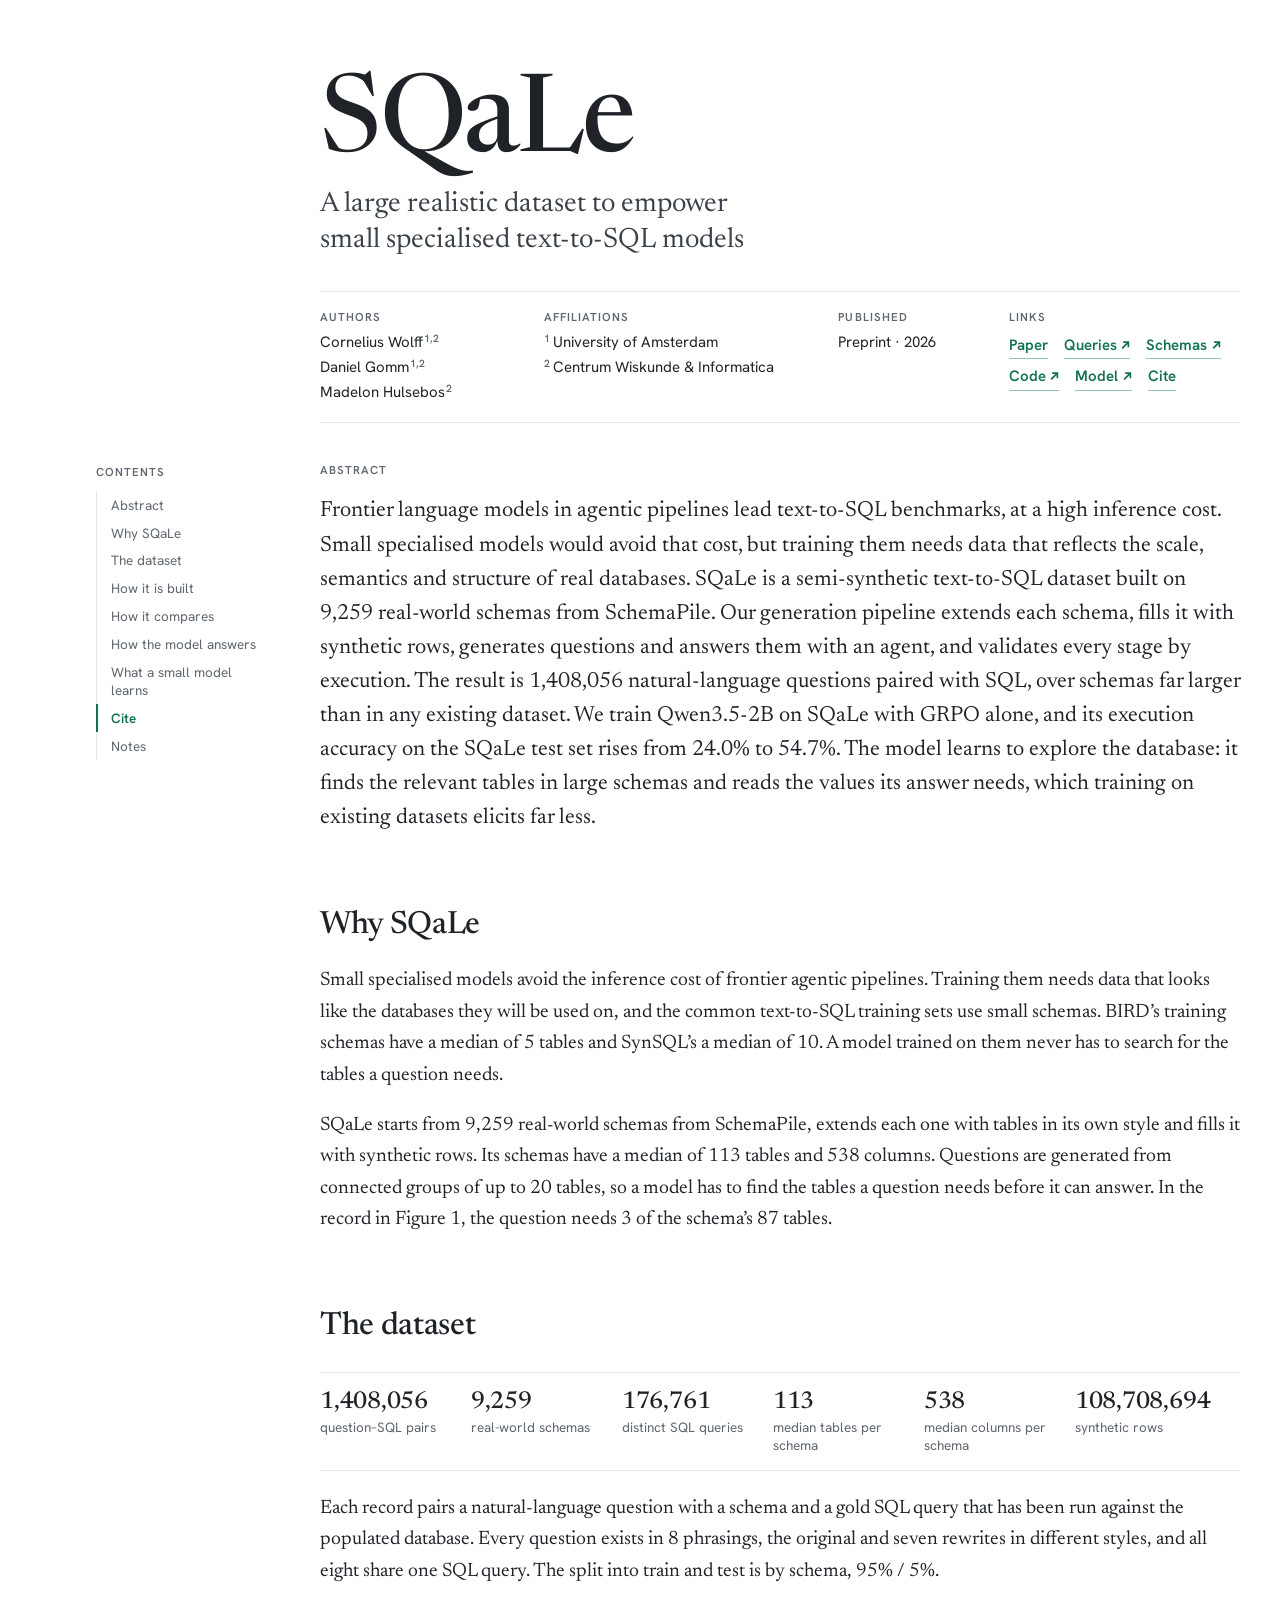
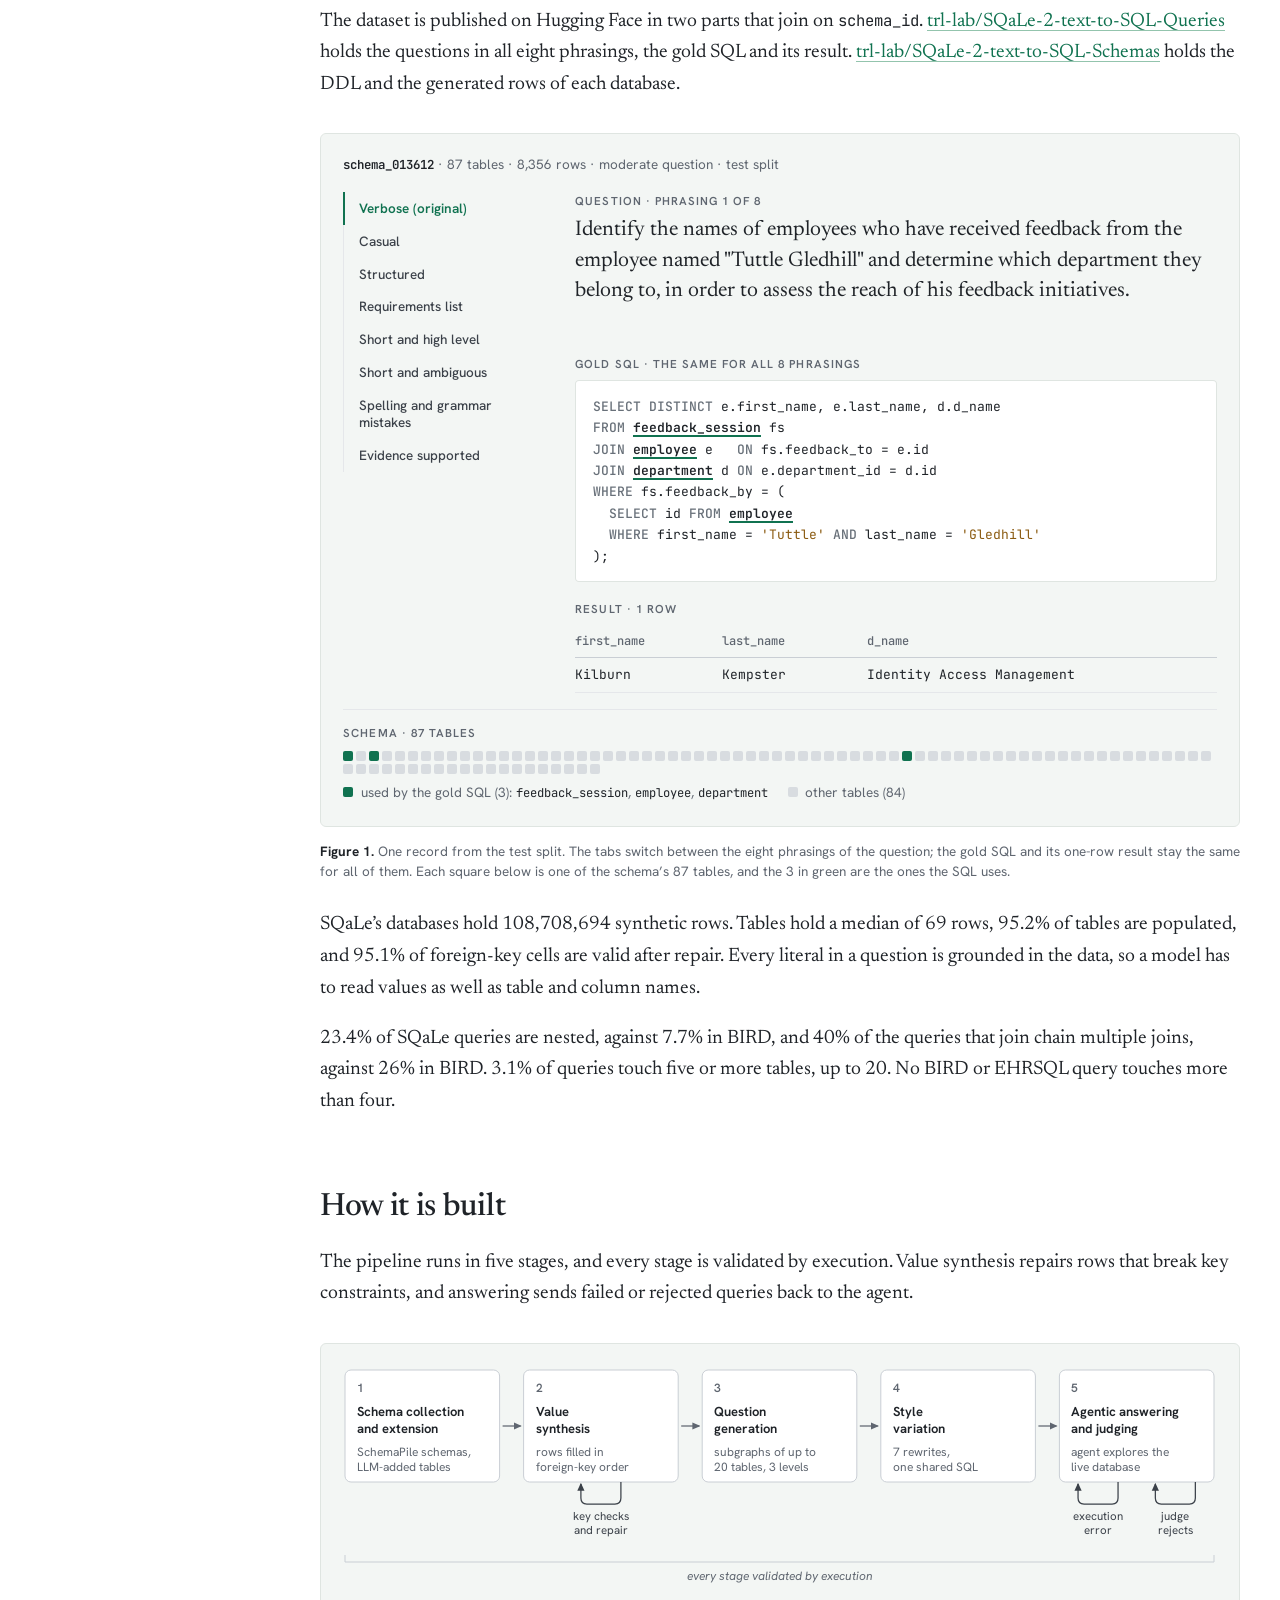
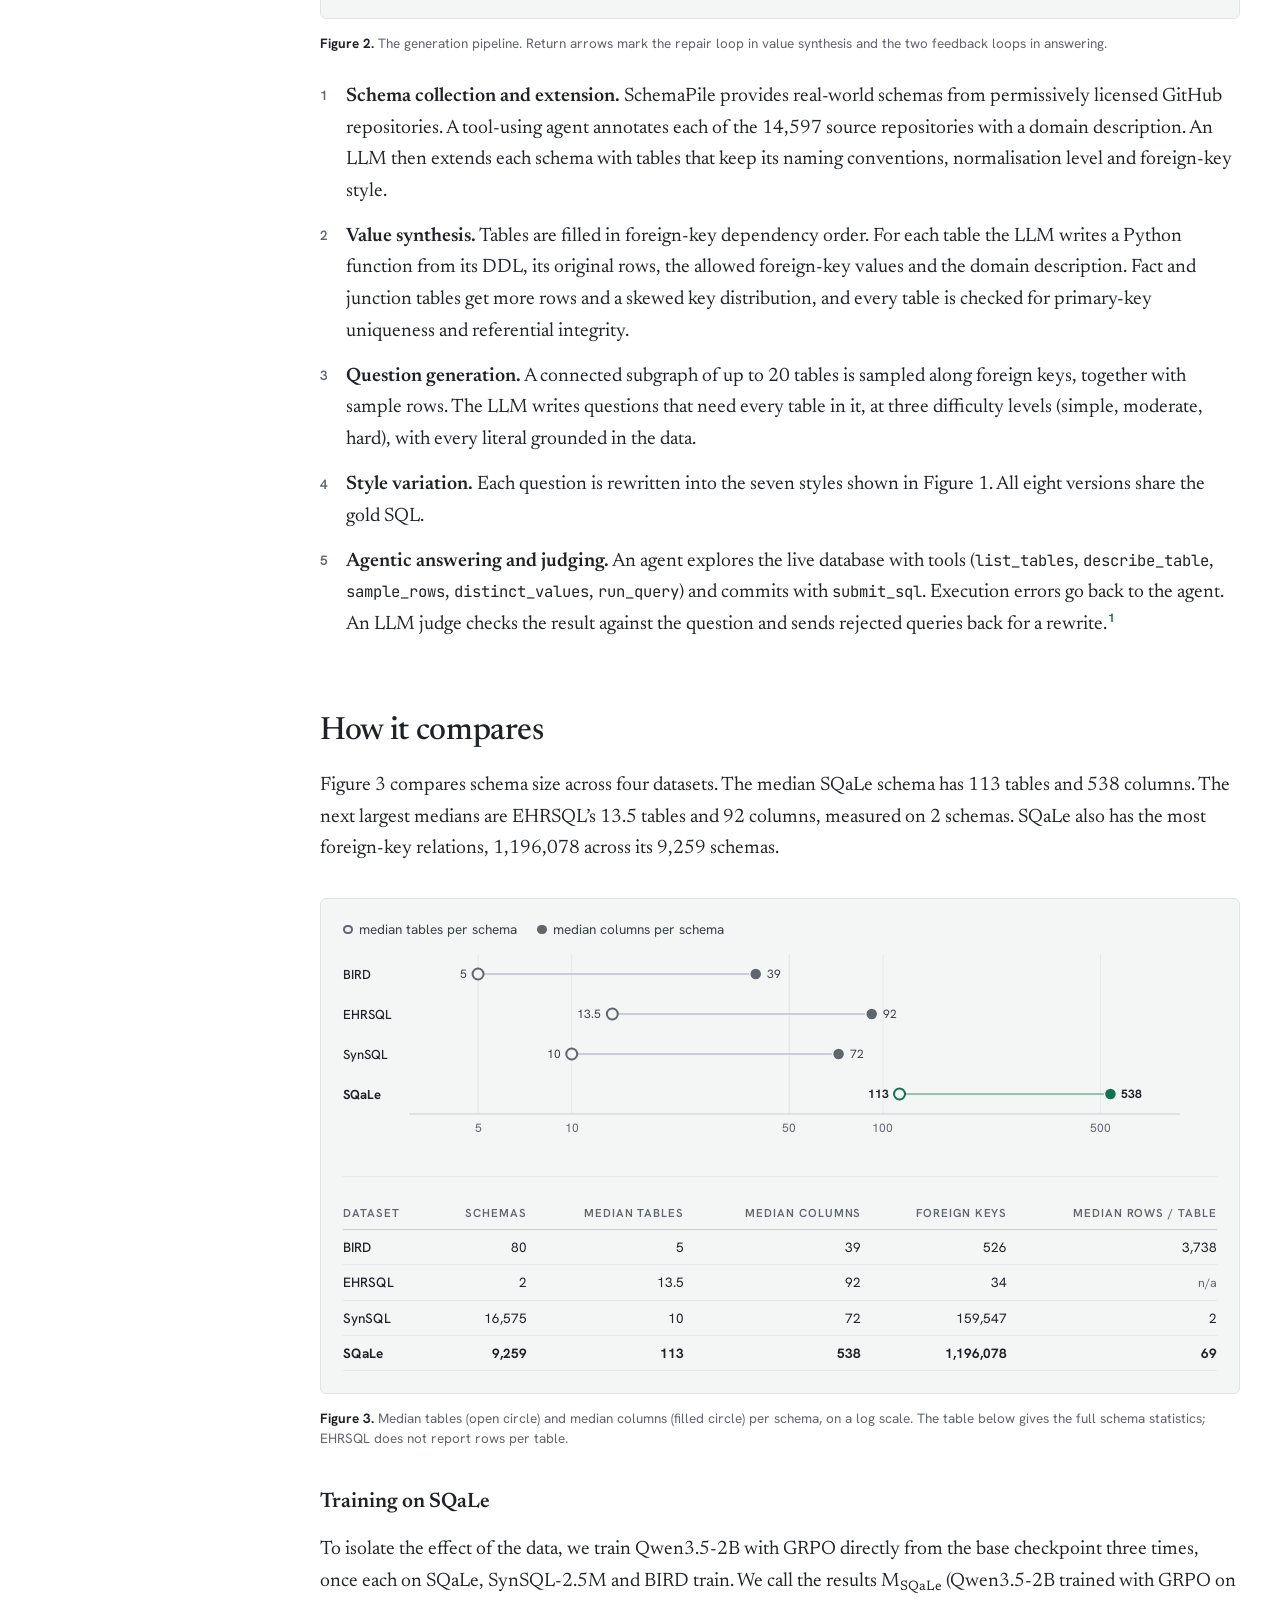
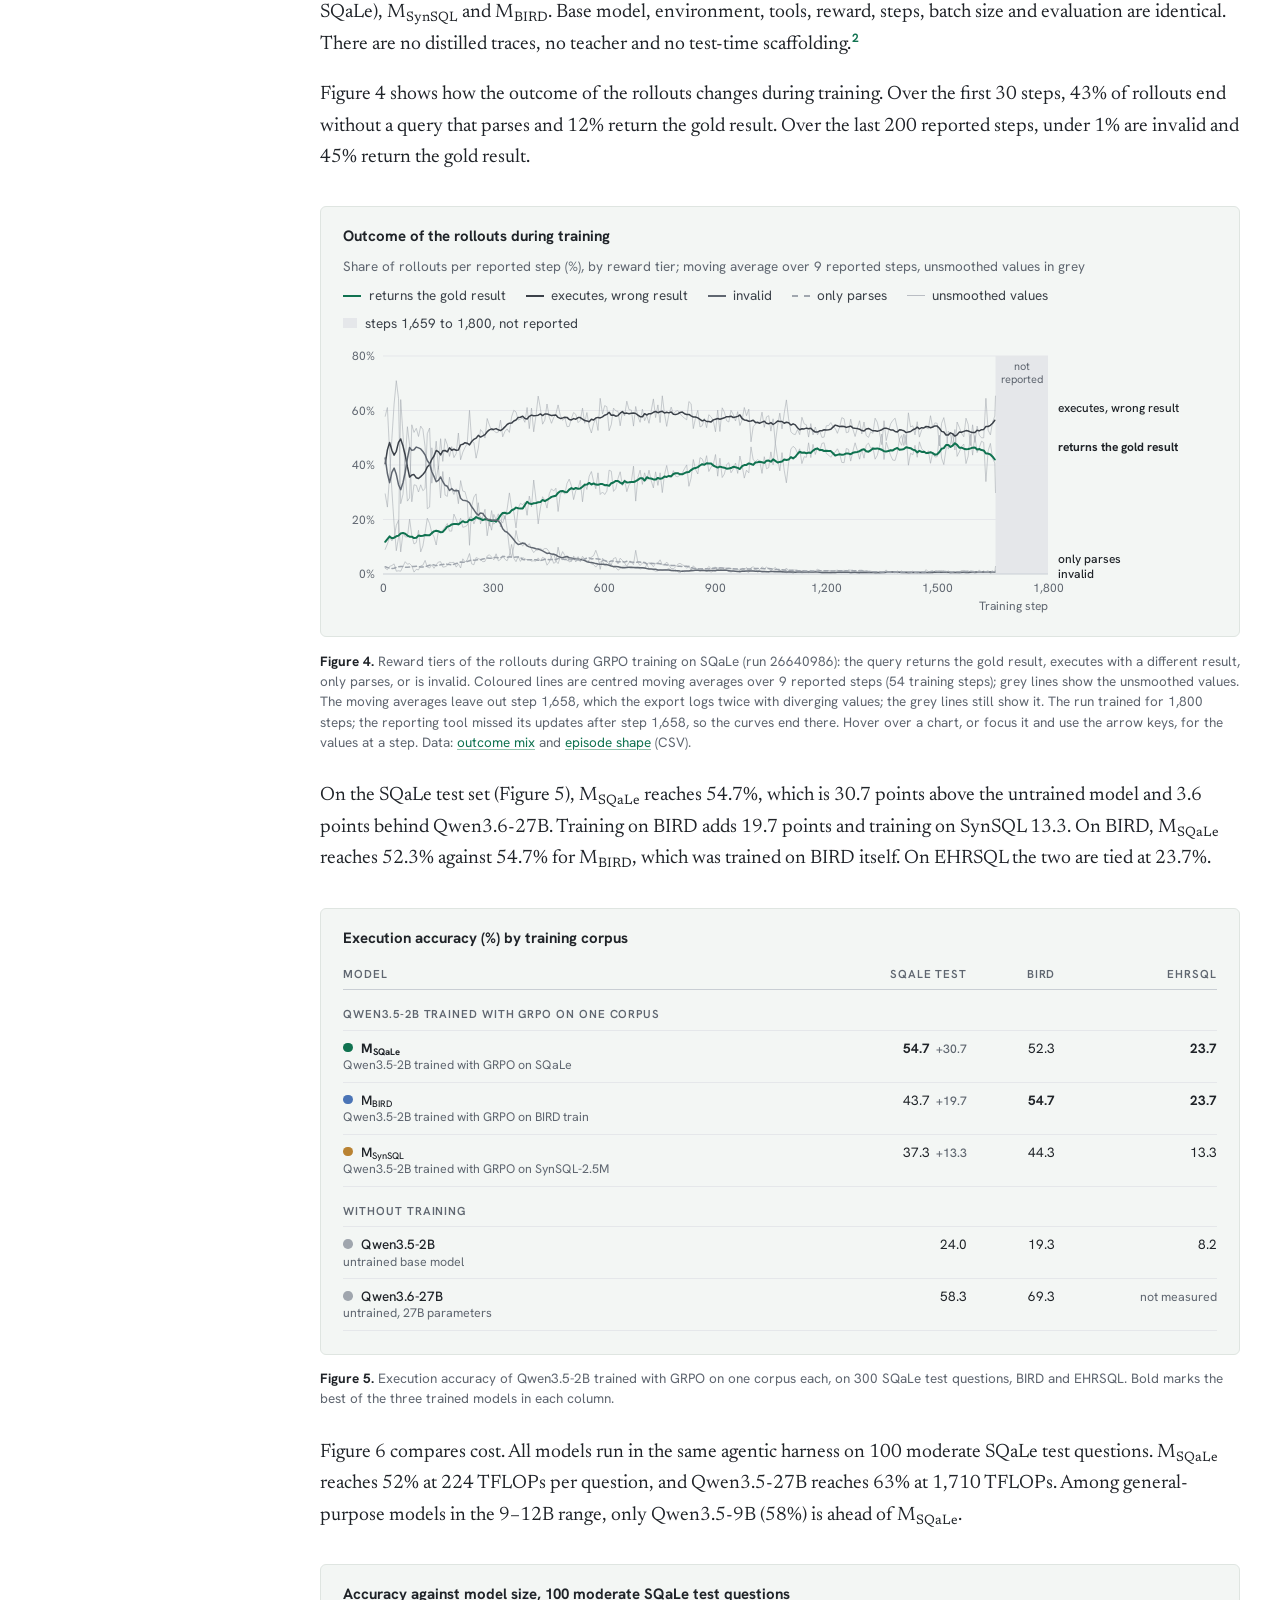
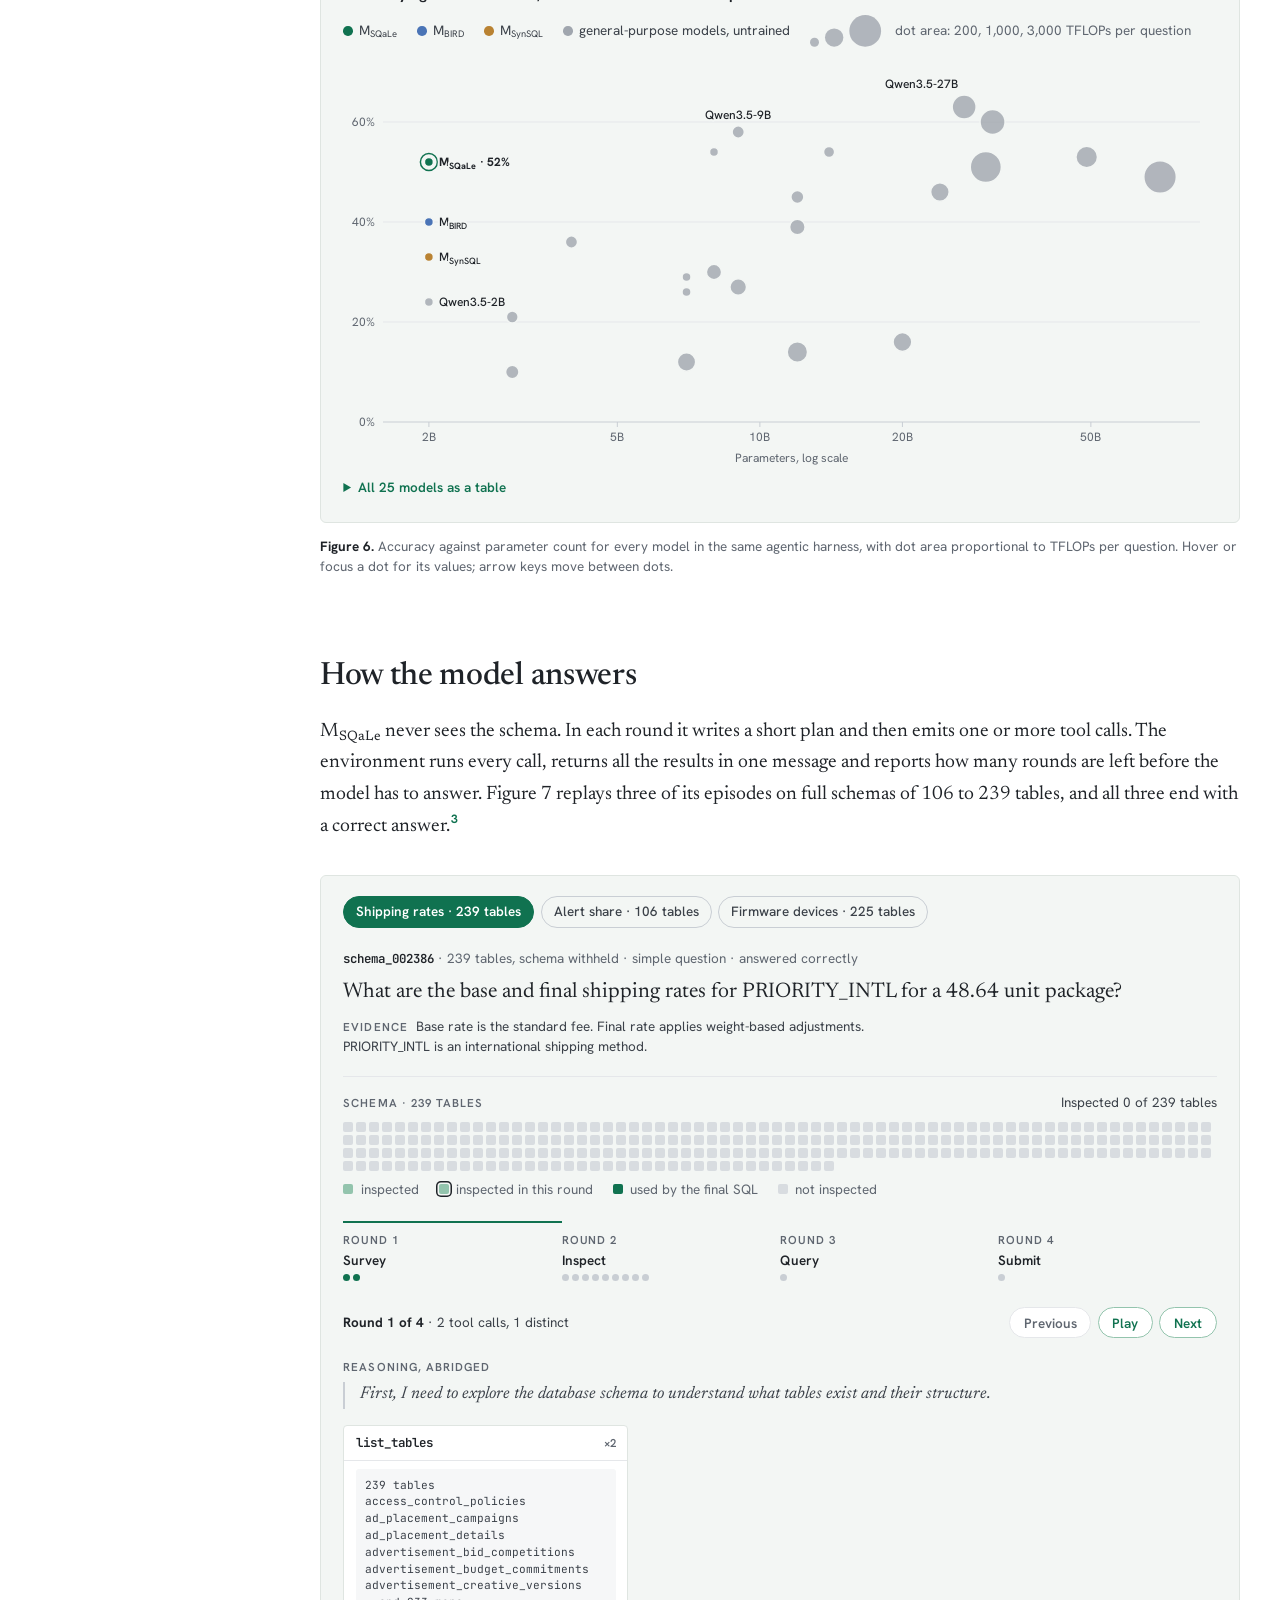
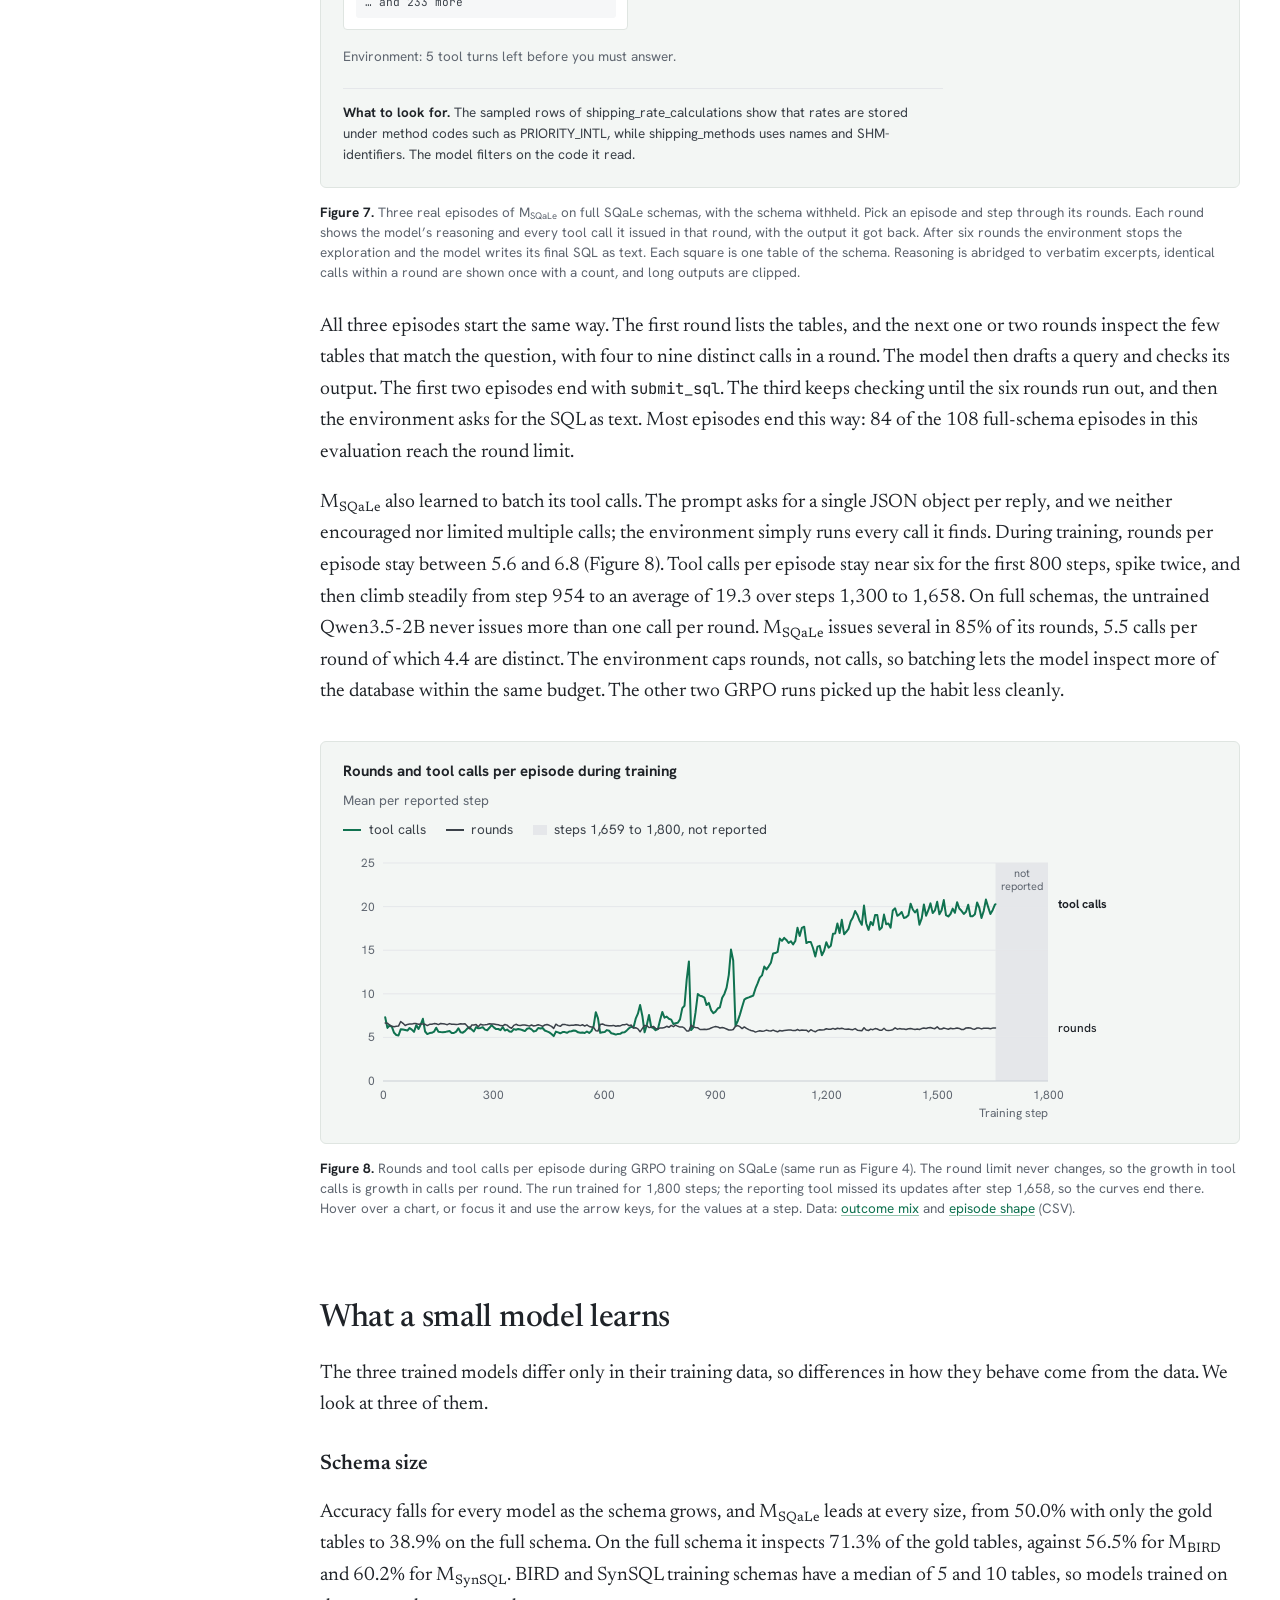
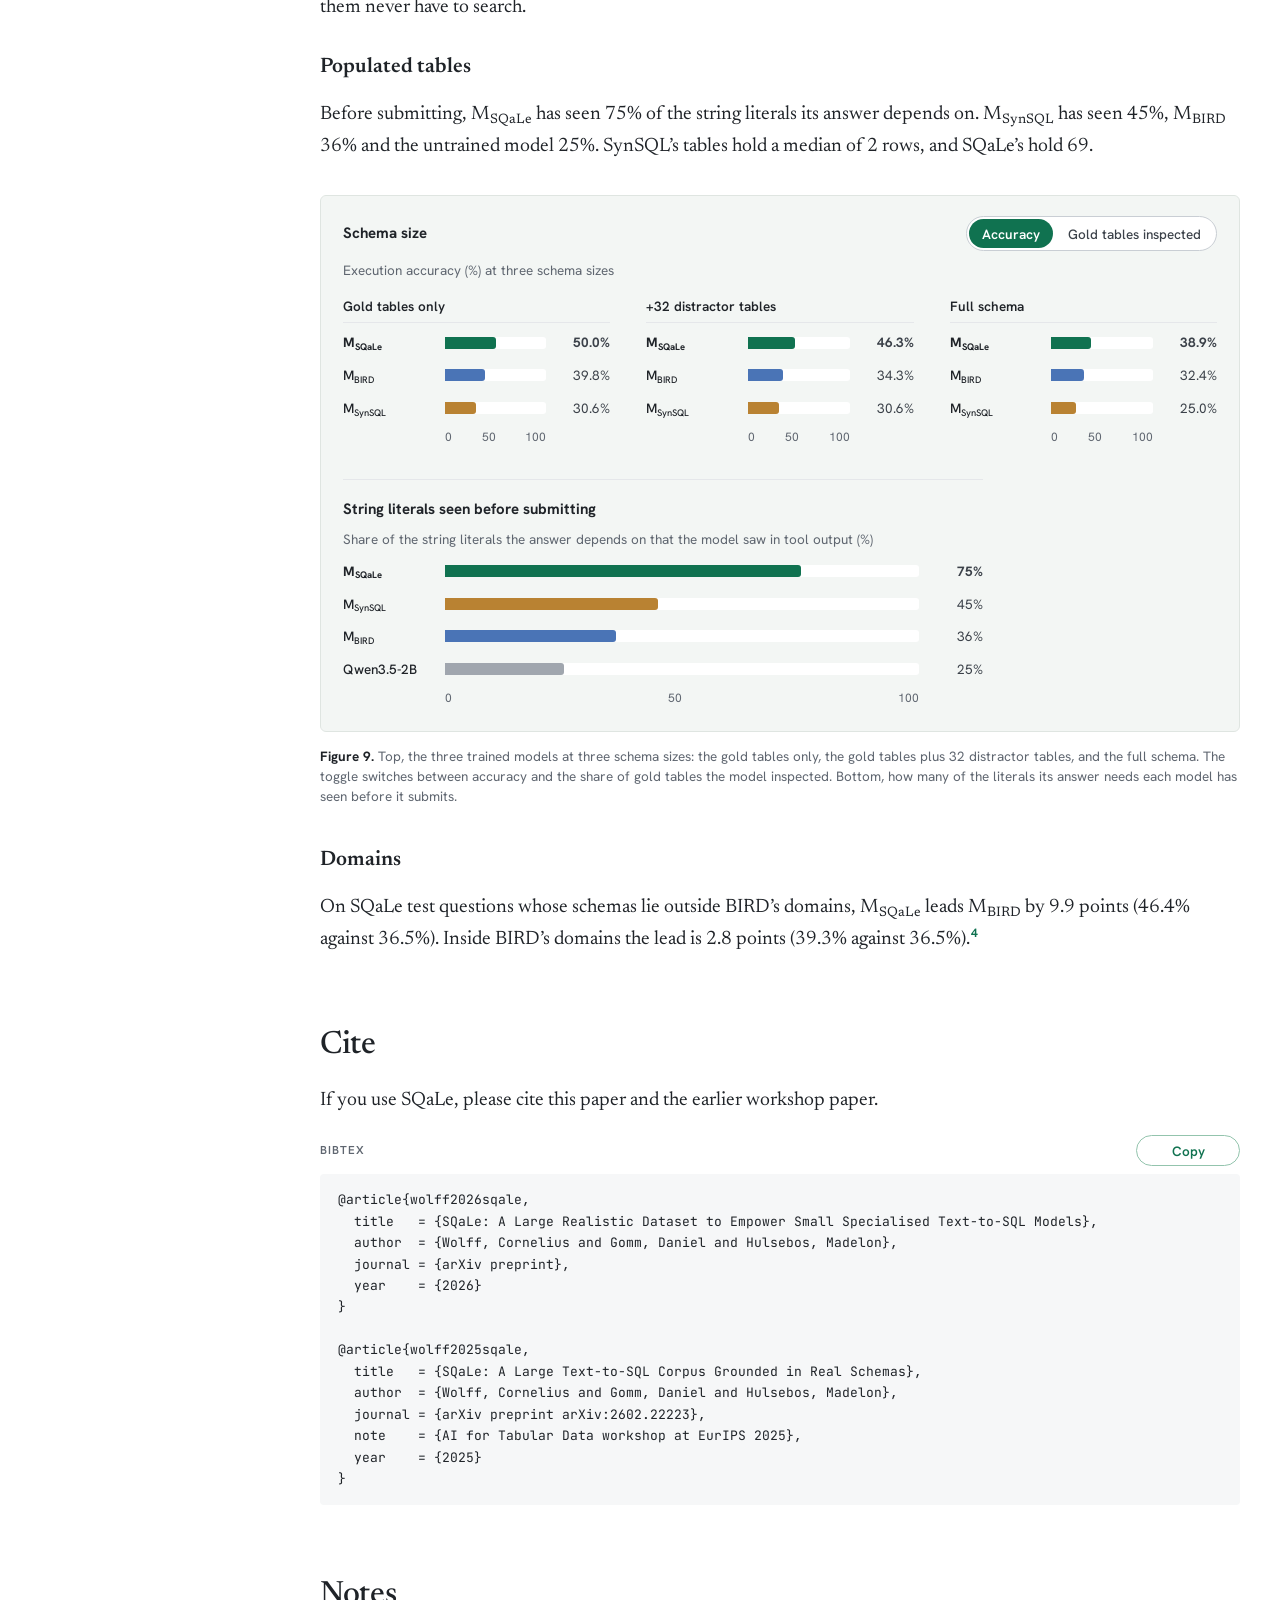
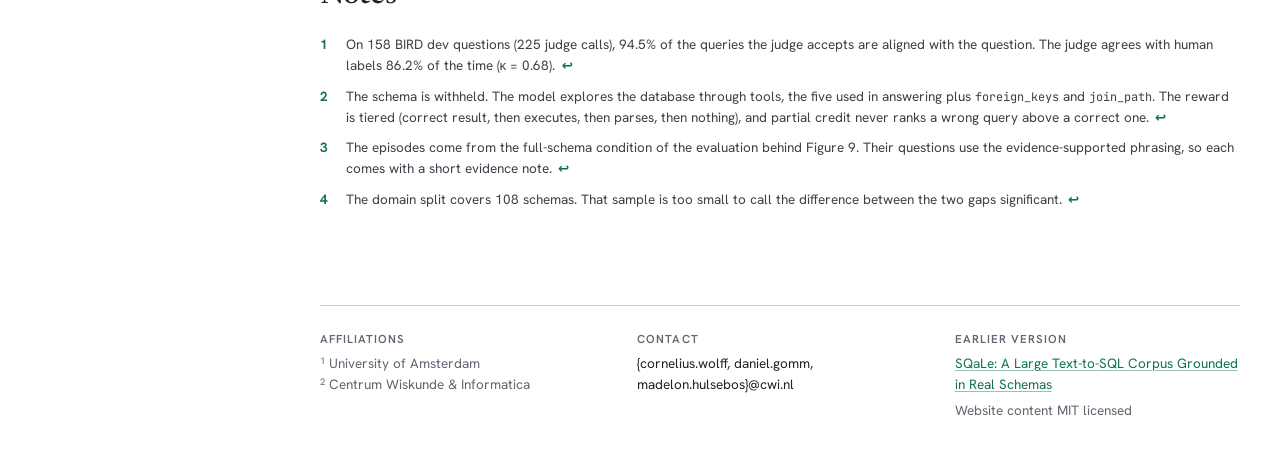
==== index.html @ f4deef6c "feat: Updated links" ====
<!doctype html>
<html lang="en">
<head>
<meta charset="utf-8">
<meta name="viewport" content="width=device-width, initial-scale=1, viewport-fit=cover">
<title>SQaLe · text-to-SQL dataset</title>
<meta name="description" content="SQaLe is a semi-synthetic text-to-SQL dataset of 1,408,056 questions paired with SQL over 9,259 real-world schemas. A Qwen3.5-2B model trained on it with GRPO rises from 24.0% to 54.7% execution accuracy.">
<link rel="preconnect" href="https://fonts.googleapis.com">
<link rel="preconnect" href="https://fonts.gstatic.com" crossorigin>
<link rel="stylesheet" href="https://fonts.googleapis.com/css2?family=Newsreader:ital,opsz,wght@0,6..72,300..700;1,6..72,300..700&family=Hanken+Grotesk:wght@400..700&family=JetBrains+Mono:wght@400..600&display=swap">
<style>
/*
  DESIGN PLAN · "Article"
  Layout: a Distill-style long read. Text, figures and captions share one wide column
  next to a sticky contents gutter (left); captions sit under their figures, and notes
  are endnotes in a Notes section at the bottom. Collapses to one column on phones.
  Colour tokens (light / dark):
    ground   #FFFFFF / #1B1A18 (warm near-black, never pure black)
    ink      #1F2328 / #ECE8E1, muted #5F6670 / #A39E95, rules #E5E7EA / #322F2B
    accent   forest green #107250 / #5DC79B (links, active tab, M_SQaLe)
    series   slate #4A74B6 / #6F8FDA (M_BIRD), sand #B98232 / #B57C2E (M_SynSQL),
             grey #A0A6AE / #77726A (general-purpose models). Validated for CVD separation.
  Type: Newsreader (opsz axis: display for the title, text size for body)
        Hanken Grotesk for labels, metadata, captions and figure UI
        JetBrains Mono for SQL and BibTeX
*/
:root {
  --bg: #ffffff;
  --fg: #1f2328;
  --fg-2: #3b4149;
  --muted: #5f6670;
  --rule: #e5e7ea;
  --rule-strong: #c9ced4;
  --surface: #f6f7f8;
  --panel: #f3f6f4;
  --panel-line: #dfe5e1;
  --raised: #ffffff;
  --track: #eef0f2;
  --accent: #107250;
  --accent-line: #93c4ad;
  --accent-soft: #e5f2eb;
  --on-accent: #ffffff;
  --slate: #4a74b6;
  --sand: #b98232;
  --dot: #a0a6ae;
  --cell: #d8dce0;
  --kw: #687079;
  --str: #8a5a10;
  --shadow: rgba(31, 35, 40, 0.12);

  --serif: "Newsreader", "Iowan Old Style", "Palatino Linotype", Palatino, Georgia, serif;
  --sans: "Hanken Grotesk", "Helvetica Neue", Arial, system-ui, sans-serif;
  --mono: "JetBrains Mono", ui-monospace, "SF Mono", Menlo, Consolas, monospace;

  --fs-body: 1.21875rem;   /* 19.5px */
  --fs-lede: 1.375rem;
  --fs-h2: 2rem;
  --fs-h3: 1.3125rem;
  --fs-ui: 0.9375rem;
  --fs-small: 0.84375rem;
  --fs-label: 0.71875rem;

  --w-toc: 11rem;
  --w-text: 40rem;
  --w-margin: 14.5rem;
  --gap: 3rem;
}
@media (prefers-color-scheme: dark) {
  :root:not([data-theme="light"]) {
    --bg: #1b1a18;
    --fg: #ece8e1;
    --fg-2: #d2cdc5;
    --muted: #a39e95;
    --rule: #322f2b;
    --rule-strong: #4a463f;
    --surface: #242320;
    --panel: #22211f;
    --panel-line: #37342f;
    --raised: #2c2a27;
    --track: #2b2926;
    --accent: #5dc79b;
    --accent-line: #3a7a5f;
    --accent-soft: #1f3a2e;
    --on-accent: #0f1a14;
    --slate: #6f8fda;
    --sand: #b57c2e;
    --dot: #77726a;
    --cell: #3d3a35;
    --kw: #a39e95;
    --str: #d9ae6e;
    --shadow: rgba(0, 0, 0, 0.45);
    color-scheme: dark;
  }
}
:root[data-theme="dark"] {
  --bg: #1b1a18;
  --fg: #ece8e1;
  --fg-2: #d2cdc5;
  --muted: #a39e95;
  --rule: #322f2b;
  --rule-strong: #4a463f;
  --surface: #242320;
  --panel: #22211f;
  --panel-line: #37342f;
  --raised: #2c2a27;
  --track: #2b2926;
  --accent: #5dc79b;
  --accent-line: #3a7a5f;
  --accent-soft: #1f3a2e;
  --on-accent: #0f1a14;
  --slate: #6f8fda;
  --sand: #b57c2e;
  --dot: #77726a;
  --cell: #3d3a35;
  --kw: #a39e95;
  --str: #d9ae6e;
  --shadow: rgba(0, 0, 0, 0.45);
  color-scheme: dark;
}

*, *::before, *::after { box-sizing: border-box; }
html { -webkit-text-size-adjust: 100%; text-size-adjust: 100%; }
@media (prefers-reduced-motion: no-preference) { html { scroll-behavior: smooth; } }
body {
  margin: 0;
  background: var(--bg);
  color: var(--fg);
  font-family: var(--serif);
  font-size: var(--fs-body);
  line-height: 1.62;
  font-optical-sizing: auto;
  -webkit-font-smoothing: antialiased;
}
::selection { background: var(--accent-soft); color: var(--fg); }
a { color: var(--accent); text-decoration: underline; text-decoration-color: var(--accent-line); text-decoration-thickness: 1px; text-underline-offset: 0.18em; }
a:hover { text-decoration-color: var(--accent); }
:focus-visible { outline: 2px solid var(--accent); outline-offset: 2px; border-radius: 2px; }
sub, sup { font-size: 0.7em; line-height: 0; position: relative; }
sub { vertical-align: baseline; top: 0.28em; }
sup { vertical-align: baseline; top: -0.45em; }
code { font-family: var(--mono); font-size: 0.8em; }
p { margin: 0; }
h1, h2, h3, h4 { text-wrap: balance; margin: 0; }

.skip { position: absolute; left: 16px; top: -100px; background: var(--bg); color: var(--accent); font: 600 var(--fs-ui) var(--sans); padding: 0.5rem 0.75rem; z-index: 10; }
.skip:focus { top: 12px; }

/* ---------- page grid ---------- */
.page {
  padding-inline: max(16px, env(safe-area-inset-left)) max(16px, env(safe-area-inset-right));
  padding-block: 0 2rem;
}
/* Text and figures share the text and margin tracks (one wide column); the
   left track holds the contents list. */
.masthead, .layout, .site-foot {
  display: grid;
  grid-template-columns: [toc-start] var(--w-margin) [toc-end text-start] minmax(0, var(--w-text)) [text-end margin-start] var(--w-margin) [margin-end];
  column-gap: var(--gap);
  justify-content: center;
}
@media (max-width: 1199.98px) {
  /* The contents list moves above the text, and the left track stays empty. */
  :root { --gap: 2.5rem; --w-margin: 12rem; }
  .masthead, .layout, .site-foot {
    grid-template-columns: [side-start] var(--w-margin) [side-end toc-start text-start] minmax(0, var(--w-text)) [text-end margin-start] var(--w-margin) [margin-end toc-end];
  }
}
@media (max-width: 999.98px) {
  :root { --fs-body: 1.15625rem; --fs-lede: 1.28rem; --fs-h2: 1.75rem; }
  .masthead, .layout, .site-foot {
    grid-template-columns: [toc-start text-start margin-start] minmax(0, 42rem) [text-end margin-end toc-end];
  }
}
@media (max-width: 559.98px) {
  :root { --fs-body: 1.125rem; --fs-lede: 1.1875rem; --fs-h2: 1.5625rem; --fs-h3: 1.1875rem; }
}

/* ---------- masthead ---------- */
.masthead { padding-block: clamp(2.5rem, 6vw, 5rem) 0; row-gap: 2rem; }
.mast-title, .byline { grid-column: text-start / margin-end; min-width: 0; }
.mast-title { display: grid; gap: 0.6rem; }
.title {
  font-family: var(--serif);
  font-variation-settings: "opsz" 72;
  font-weight: 460;
  font-size: clamp(3.75rem, 1.6rem + 7vw, 6.75rem);
  line-height: 0.92;
  letter-spacing: -0.022em;
}
.deck {
  font-family: var(--serif);
  font-variation-settings: "opsz" 28;
  font-size: clamp(1.3rem, 1rem + 1.1vw, 1.75rem);
  line-height: 1.3;
  color: var(--fg-2);
  max-width: 30ch;
  text-wrap: balance;
}

.byline {
  margin: 0;
  display: grid;
  grid-template-columns: 1.1fr 1.5fr 0.8fr 1.3fr;
  gap: 1.25rem 1.75rem;
  border-block: 1px solid var(--rule);
  padding-block: 1rem 1.15rem;
  font-family: var(--sans);
  font-size: var(--fs-ui);
  line-height: 1.5;
}
.by-col { min-width: 0; display: grid; gap: 0.4rem; align-content: start; }
.byline dt, .label {
  font-family: var(--sans);
  font-size: var(--fs-label);
  font-weight: 600;
  letter-spacing: 0.09em;
  text-transform: uppercase;
  color: var(--muted);
}
.byline dd { margin: 0; min-width: 0; }
.byline ul, .byline ol { list-style: none; margin: 0; padding: 0; display: grid; gap: 0.15rem; }
.byline sup { color: var(--muted); font-weight: 600; margin-left: 0.1em; }
.affs sup { margin: 0 0.3em 0 0; }
.byline .links { display: flex; flex-wrap: wrap; gap: 0.2rem 1rem; }
.lnk {
  display: inline-flex; align-items: center; gap: 0.2rem;
  font-weight: 600; padding-block: 0.15rem;
  text-decoration: none; border-bottom: 1px solid var(--accent-line);
}
.lnk:hover { border-bottom-color: var(--accent); }
.lnk svg { width: 0.7em; height: 0.7em; stroke: var(--accent); fill: none; stroke-width: 1.6; }

@media (max-width: 999.98px) {
  .byline { grid-template-columns: 1fr 1fr; }
}
@media (max-width: 559.98px) {
  .byline { grid-template-columns: minmax(0, 1fr); gap: 0; padding-block: 0; }
  .by-col { grid-template-columns: 6.25rem minmax(0, 1fr); gap: 0.75rem; padding-block: 0.75rem; border-top: 1px solid var(--rule); }
  .by-col:first-child { border-top: 0; }
  .byline dt { padding-top: 0.2rem; }
}

/* ---------- contents ---------- */
.layout { padding-block: 2.5rem 0; row-gap: 2rem; }
.toc { grid-column: toc-start / toc-end; min-width: 0; font-family: var(--sans); font-size: var(--fs-small); }
.toc-label { margin-bottom: 0.6rem; }
.toc ol { list-style: none; margin: 0; padding: 0; display: grid; }
.toc a {
  display: block; color: var(--muted); text-decoration: none;
  padding: 0.3rem 0 0.3rem 0.85rem; border-left: 1px solid var(--rule); line-height: 1.35;
}
.toc a:hover { color: var(--fg); }
.toc a[aria-current="true"] { color: var(--accent); border-left: 2px solid var(--accent); padding-left: calc(0.85rem - 1px); font-weight: 600; }
.article { grid-column: text-start / margin-end; min-width: 0; display: flex; flex-direction: column; gap: clamp(3rem, 6vw, 4.5rem); }
@media (min-width: 1200px) {
  .toc { grid-row: 1; position: sticky; top: 2.25rem; align-self: start; justify-self: end; width: var(--w-toc); }
  .article { grid-row: 1; }
}
@media (max-width: 1199.98px) {
  .toc { border-bottom: 1px solid var(--rule); padding-bottom: 1rem; }
  .toc ol { display: flex; flex-wrap: wrap; gap: 0.25rem 1.25rem; }
  .toc a { border-left: 0; padding: 0.3rem 0; }
  .toc a[aria-current="true"] { border-left: 0; padding-left: 0; }
}

/* ---------- sections ---------- */
.sec {
  display: grid;
  grid-template-columns: [text-start] minmax(0, var(--w-text)) [text-end margin-start] var(--w-margin) [margin-end];
  column-gap: var(--gap);
  row-gap: 1.15rem;
  align-content: start;
  scroll-margin-top: 1.5rem;
}
@media (max-width: 999.98px) {
  .sec { grid-template-columns: [text-start margin-start] minmax(0, 1fr) [text-end margin-end]; }
}
.sec > * { grid-column: text-start / margin-end; min-width: 0; }
.sec > .wide { grid-column: text-start / margin-end; }
.sec p { text-wrap: pretty; hanging-punctuation: first; }
.sec h2 {
  font-family: var(--serif);
  font-size: var(--fs-h2);
  font-weight: 500;
  line-height: 1.15;
  letter-spacing: -0.01em;
  padding-bottom: 0.15rem;
}
.sec h3 {
  font-family: var(--serif);
  font-size: var(--fs-h3);
  font-weight: 600;
  line-height: 1.3;
  padding-top: 0.75rem;
}
.sec h2.kicker { font-size: var(--fs-label); font-family: var(--sans); font-weight: 600; letter-spacing: 0.09em; padding: 0; }
.sr-only { position: absolute; width: 1px; height: 1px; overflow: hidden; clip: rect(0 0 0 0); white-space: nowrap; }
.lede { font-size: var(--fs-lede); line-height: 1.55; color: var(--fg); }
.m { white-space: nowrap; }

/* note references and the Notes section at the bottom */
.sn-ref { font-family: var(--sans); font-weight: 700; font-size: 0.62em; top: -0.6em; }
.sn-ref a { text-decoration: none; padding: 0 0.1em; scroll-margin-top: 30vh; }  /* back-links land with the sentence in view */
.notes-list {
  list-style: none; margin: 0; padding: 0; counter-reset: note;
  display: grid; gap: 0.6rem;
  font-family: var(--sans); font-size: var(--fs-small); line-height: 1.55; color: var(--fg-2);
}
.notes-list li { counter-increment: note; display: grid; grid-template-columns: 1.6rem minmax(0, 1fr); scroll-margin-top: 1.5rem; }
.notes-list li::before { content: counter(note); font-weight: 700; color: var(--accent); font-variant-numeric: tabular-nums; }
.notes-list li:target { background: var(--accent-soft); border-radius: 3px; }
.notes-list code { font-size: 0.88em; }
.notes-list .back { margin-left: 0.4rem; text-decoration: none; font-weight: 600; }

/* stats row */
.stats {
  margin: 0.4rem 0 0.2rem;
  display: grid;
  grid-template-columns: repeat(5, minmax(0, 1fr)) minmax(0, 1.3fr);
  gap: 1rem 1.5rem;
  border-block: 1px solid var(--rule);
  padding-block: 1rem;
}
.stat { min-width: 0; display: flex; flex-direction: column-reverse; justify-content: flex-end; gap: 0.15rem; }
.stat dd {
  margin: 0;
  font-family: var(--serif);
  font-variation-settings: "opsz" 40;
  font-size: 1.5rem;
  font-weight: 500;
  line-height: 1.1;
  font-variant-numeric: lining-nums tabular-nums;
  letter-spacing: -0.01em;
}
.stat dt { font-family: var(--sans); font-size: var(--fs-small); line-height: 1.35; color: var(--muted); }
@media (max-width: 999.98px) { .stats { grid-template-columns: repeat(3, minmax(0, 1fr)); } }
@media (max-width: 559.98px) { .stats { grid-template-columns: repeat(2, minmax(0, 1fr)); } .stat dd { font-size: 1.4rem; } }

/* lists of stages */
.stages { margin: 0; padding: 0; list-style: none; counter-reset: st; display: grid; gap: 0.85rem; }
.stages li { counter-increment: st; display: grid; grid-template-columns: 1.6rem minmax(0, 1fr); }
.stages li::before {
  content: counter(st);
  font-family: var(--sans); font-weight: 600; font-size: var(--fs-small);
  color: var(--muted); padding-top: 0.28rem; font-variant-numeric: tabular-nums;
}
.stages strong { font-weight: 600; }

/* ---------- figures ---------- */
.fig {
  margin: 0.9rem 0 0.6rem;
  display: grid;
  grid-template-columns: subgrid;
  row-gap: 0.85rem;
}
.fig > .fig-body { grid-column: text-start / margin-end; min-width: 0; }
.fig > figcaption { grid-column: text-start / margin-end; min-width: 0; }
figcaption {
  font-family: var(--sans);
  font-size: var(--fs-small);
  line-height: 1.5;
  color: var(--muted);
}
figcaption b { color: var(--fg); font-weight: 700; }
/* Figures sit on a tinted panel. Inside it --bg is the panel, so label halos,
   hollow markers and cut-outs match it; controls and cards use --raised. */
.fig-body {
  --bg: var(--panel);
  --track: var(--raised);
  background: var(--panel);
  border: 1px solid var(--panel-line);
  border-radius: 6px;
  padding: 1.25rem 1.4rem 1.4rem;
}
@media (max-width: 559.98px) { .fig-body { padding: 1rem 0.9rem 1.1rem; } }
.fig-body .code-wrap { background: var(--raised); box-shadow: inset 0 0 0 1px var(--panel-line); }
.panel-title { font-family: var(--sans); font-weight: 700; font-size: var(--fs-ui); color: var(--fg); line-height: 1.3; }
.panel-sub { font-family: var(--sans); font-size: var(--fs-small); color: var(--muted); line-height: 1.4; }
.fig-panel { display: grid; gap: 0.6rem; min-width: 0; }
.fig-panel + .fig-panel { margin-top: 2rem; padding-top: 1.25rem; border-top: 1px solid var(--rule); }

/* tables */
.table-wrap { overflow-x: auto; -webkit-overflow-scrolling: touch; }
.tbl {
  width: 100%;
  border-collapse: collapse;
  font-family: var(--sans);
  font-size: var(--fs-small);
  line-height: 1.35;
  font-variant-numeric: tabular-nums;
}
.tbl th, .tbl td { padding: 0.5rem 0.75rem; text-align: left; border-bottom: 1px solid var(--rule); white-space: nowrap; vertical-align: baseline; }
.tbl th:first-child, .tbl td:first-child { padding-left: 0; }
.tbl th:last-child, .tbl td:last-child { padding-right: 0; }
.tbl thead th { white-space: normal; font-size: var(--fs-label); font-weight: 600; letter-spacing: 0.08em; text-transform: uppercase; color: var(--muted); border-bottom: 1px solid var(--rule-strong); vertical-align: bottom; }
.tbl .num { text-align: right; }
.tbl tbody th { font-weight: 500; }
#matrix-table tbody th { white-space: normal; }
@media (max-width: 559.98px) {
  .tbl th, .tbl td { padding: 0.45rem 0.45rem; }
  #matrix-table .delta { display: block; margin-left: 0; }
  #compare-table { font-size: 0.78rem; }
  #compare-table th, #compare-table td { padding-inline: 0.15rem; }
  .legend .size-key { flex-basis: 100%; }
}
.tbl tbody tr.is-ours th { font-weight: 700; }
.tbl tbody tr.is-hl th, .tbl tbody tr.is-hl td { font-weight: 700; }
.tbl .grp th { font-size: var(--fs-label); font-weight: 600; letter-spacing: 0.08em; text-transform: uppercase; color: var(--muted); padding-top: 1rem; white-space: normal; }
.tbl .desc { display: block; font-weight: 400; color: var(--muted); font-size: 0.92em; }
.tbl .delta { color: var(--muted); font-weight: 500; margin-left: 0.35rem; font-size: 0.9em; }
.tbl .na { color: var(--muted); font-weight: 400; font-size: 0.92em; }
.tbl strong { font-weight: 700; }
.sw { display: inline-block; width: 0.6rem; height: 0.6rem; border-radius: 50%; margin-right: 0.5rem; vertical-align: 0.05em; }
.sw-sqale { background: var(--accent); }
.sw-bird { background: var(--slate); }
.sw-synsql { background: var(--sand); }
.sw-base { background: var(--dot); }
.sw-ring { background: var(--bg); box-shadow: inset 0 0 0 2px var(--muted); }
.sw-fill { background: var(--muted); }

/* code */
.code-wrap { overflow-x: auto; background: var(--surface); border-radius: 4px; -webkit-overflow-scrolling: touch; }
pre { margin: 0; padding: 0.95rem 1.1rem; font-family: var(--mono); font-size: 0.8125rem; line-height: 1.65; color: var(--fg); tab-size: 2; }
pre code { font-size: inherit; }
.tok-kw { color: var(--kw); font-weight: 500; }
.tok-str { color: var(--str); }
.tok-tbl { font-weight: 600; text-decoration: underline; text-decoration-color: var(--accent); text-decoration-thickness: 2px; text-underline-offset: 3px; }

/* ---------- Figure 1: the record ---------- */
.record { container-type: inline-size; display: grid; gap: 1rem; }
.rec-meta { font-family: var(--sans); font-size: var(--fs-small); color: var(--muted); font-variant-numeric: tabular-nums; }
.rec-meta strong { color: var(--fg); font-weight: 600; font-family: var(--mono); font-size: 0.92em; }
.rec-grid { display: grid; gap: 1.25rem; grid-template-columns: minmax(0, 1fr); }
@container (min-width: 720px) {
  .rec-grid { grid-template-columns: 12.5rem minmax(0, 1fr); column-gap: 2rem; }
}
.tabs { display: flex; flex-wrap: wrap; gap: 0.4rem; align-content: start; }
.tab {
  font-family: var(--sans); font-size: var(--fs-small); font-weight: 500; line-height: 1.25;
  color: var(--fg-2); background: var(--raised);
  border: 1px solid var(--rule-strong); border-radius: 999px;
  padding: 0.4rem 0.75rem; cursor: pointer; text-align: left;
}
.tab:hover { border-color: var(--accent); color: var(--fg); }
.tab[aria-selected="true"] { background: var(--accent); border-color: var(--accent); color: var(--on-accent); font-weight: 600; }
@container (min-width: 720px) {
  .tabs { flex-direction: column; flex-wrap: nowrap; gap: 0; }
  .tab { border: 0; border-left: 1px solid var(--rule); border-radius: 0; padding: 0.5rem 0 0.5rem 0.9rem; background: var(--bg); }
  .tab:hover { color: var(--accent); }
  .tab[aria-selected="true"] { background: var(--bg); color: var(--accent); border-left: 2px solid var(--accent); padding-left: calc(0.9rem - 1px); }
}
.rec-main { display: grid; gap: 1.1rem; min-width: 0; }
.qstack { display: grid; }
.qpanel { grid-area: 1 / 1; visibility: hidden; opacity: 0; display: grid; gap: 0.35rem; align-content: start; }
.qpanel.is-active { visibility: visible; opacity: 1; }
@media (prefers-reduced-motion: no-preference) {
  .qpanel { transition: opacity 0.28s ease, visibility 0s linear 0.28s; }
  .qpanel.is-active { transition: opacity 0.28s ease 0.05s, visibility 0s; }
}
.q-text {
  font-family: var(--serif);
  font-variation-settings: "opsz" 30;
  font-size: 1.3125rem;
  line-height: 1.45;
  white-space: pre-line;
  color: var(--fg);
}
.blk { display: grid; gap: 0.4rem; min-width: 0; }
.result .tbl td { font-family: var(--mono); font-size: 0.8125rem; }
.result .tbl th { font-family: var(--mono); text-transform: none; letter-spacing: 0; font-size: 0.75rem; font-weight: 500; }
.strip-wrap { display: grid; gap: 0.5rem; border-top: 1px solid var(--rule); padding-top: 0.9rem; }
.strip { display: flex; flex-wrap: wrap; gap: 3px; }
.cell { width: 10px; height: 10px; border-radius: 2px; background: var(--cell); }
.cell.is-gold { background: var(--accent); }
.strip-key { font-family: var(--sans); font-size: var(--fs-small); color: var(--muted); display: flex; flex-wrap: wrap; gap: 0.3rem 1.25rem; }
.strip-key > span { display: inline-flex; align-items: baseline; gap: 0.45rem; }
.strip-key .k-txt { display: inline; }
.strip-key i { display: inline-block; width: 10px; height: 10px; border-radius: 2px; }
.strip-key code { color: var(--fg); font-size: 0.9em; }

/* ---------- SVG charts ---------- */
.chart { position: relative; min-width: 0; }
.chart svg { display: block; overflow: visible; }
.c-grid { stroke: var(--rule); stroke-width: 1; }
.c-base { stroke: var(--rule-strong); stroke-width: 1; }
.c-tick { fill: var(--muted); font-family: var(--sans); font-size: 12px; font-variant-numeric: tabular-nums; }
.c-axis-title { fill: var(--muted); font-family: var(--sans); font-size: 12px; }
.c-lab { fill: var(--fg); font-family: var(--sans); font-size: 12px; font-weight: 500; paint-order: stroke; stroke: var(--bg); stroke-width: 4px; stroke-linejoin: round; }
.c-lab.strong { font-weight: 700; }
.c-row { fill: var(--fg); font-family: var(--sans); font-size: 13px; font-weight: 500; }
.c-row.strong { font-weight: 700; }
.c-val { fill: var(--fg-2); font-family: var(--sans); font-size: 12px; font-variant-numeric: tabular-nums; }
.c-val.strong { fill: var(--fg); font-weight: 700; }
.f-sqale { fill: var(--accent); }
.f-bird { fill: var(--slate); }
.f-synsql { fill: var(--sand); }
.f-base { fill: var(--dot); fill-opacity: 0.8; }
.f-muted { fill: var(--muted); }
.f-bg { fill: var(--bg); }
.s-sqale { stroke: var(--accent); }
.s-muted { stroke: var(--muted); }
.ring-bg { stroke: var(--bg); stroke-width: 1.5px; }
.conn { stroke: var(--rule-strong); stroke-width: 2px; }
.conn.sqale { stroke: var(--accent-line); }
.halo { fill: none; stroke: var(--accent); stroke-width: 1.5px; }
.hit { fill: var(--bg); fill-opacity: 0; cursor: pointer; }
.pt { outline: none; }
.pt .focus-ring { fill: none; stroke: none; }
.pt:focus-visible .focus-ring, .pt.is-hot .focus-ring { stroke: var(--fg); stroke-width: 1.5px; }

/* pipeline */
.p-box { fill: var(--raised); stroke: var(--rule-strong); stroke-width: 1; }
.p-num { fill: var(--muted); font-family: var(--sans); font-size: 12px; font-weight: 600; font-variant-numeric: tabular-nums; }
.p-title { fill: var(--fg); font-family: var(--sans); font-size: 13px; font-weight: 650; }
.p-detail { fill: var(--muted); font-family: var(--sans); font-size: 12px; }
.p-loop-lab { fill: var(--fg-2); font-family: var(--sans); font-size: 11.5px; }
.p-arrow { stroke: var(--muted); stroke-width: 1.25; fill: none; }
.p-loop { stroke: var(--fg-2); stroke-width: 1.25; fill: none; }
.p-mk { fill: var(--muted); }
.p-mk-loop { fill: var(--fg-2); }
.p-bracket { stroke: var(--rule-strong); stroke-width: 1; fill: none; }
.p-note { fill: var(--muted); font-family: var(--sans); font-size: 12px; font-style: italic; }

/* training curves */
.tr-line { fill: none; stroke-linejoin: round; stroke-linecap: round; }
.tr-sqale { stroke: var(--accent); stroke-width: 2; }
.tr-ink { stroke: var(--fg-2); stroke-width: 1.5; }
.tr-muted { stroke: var(--muted); stroke-width: 1.5; }
.tr-dash { stroke: var(--dot); stroke-width: 1.5; stroke-dasharray: 4 3; }
.tr-raw { stroke: var(--dot); stroke-width: 1; opacity: 0.55; }
.tr-gap { fill: var(--rule); }
.tr-gap-lab { fill: var(--muted); font-family: var(--sans); font-size: 11px; }
.tr-guide { stroke: var(--rule-strong); stroke-width: 1; }
.tr-dot { stroke: var(--bg); stroke-width: 1.5px; }
.f-ink { fill: var(--fg-2); }
.f-dot { fill: var(--dot); }
.chart.tr { outline: none; }
.chart.tr:focus-visible { box-shadow: 0 0 0 2px var(--accent); border-radius: 4px; }
.lg-line { display: inline-block; width: 18px; height: 0; border-top: 2px solid var(--fg-2); margin-right: 0.45rem; }
.lg-line.lg-sqale { border-top-color: var(--accent); }
.lg-line.lg-muted { border-top-color: var(--muted); }
.lg-line.lg-dash { border-top: 2px dashed var(--dot); }
.lg-line.lg-raw { border-top: 1px solid var(--dot); opacity: 0.7; }
.lg-gap { display: inline-block; width: 14px; height: 10px; background: var(--rule); margin-right: 0.45rem; }

/* legends */
.legend { display: flex; flex-wrap: wrap; gap: 0.35rem 1.25rem; font-family: var(--sans); font-size: var(--fs-small); color: var(--fg-2); align-items: center; }
.legend span { display: inline-flex; align-items: center; }
.legend .sw { margin-right: 0.4rem; }
.size-key { display: inline-flex; align-items: center; gap: 0.5rem; color: var(--muted); }
.size-key svg { display: block; overflow: visible; }

/* tooltip: a separate floating object, so it gets card styling */
.tip {
  position: absolute; z-index: 5; pointer-events: none;
  background: var(--raised); color: var(--fg);
  border: 1px solid var(--rule-strong); border-radius: 6px;
  box-shadow: 0 6px 20px var(--shadow);
  padding: 0.55rem 0.7rem;
  font-family: var(--sans); font-size: var(--fs-small); line-height: 1.4;
  min-width: 11rem; max-width: 15rem;
  font-variant-numeric: tabular-nums;
}
.tip[hidden] { display: none; }
.tip .t-val { font-size: 1.15rem; font-weight: 700; display: block; }
.tip .t-name { font-weight: 600; display: block; }
.tip .t-desc, .tip .t-more { color: var(--muted); display: block; }

details.data { font-family: var(--sans); font-size: var(--fs-small); }
details.data summary { cursor: pointer; color: var(--accent); font-weight: 600; width: fit-content; }
details.data[open] summary { margin-bottom: 0.6rem; }

/* ---------- Figure 9: bars ---------- */
.f5 { container-type: inline-size; }
.f5-head { display: flex; flex-wrap: wrap; align-items: center; justify-content: space-between; gap: 0.6rem 1.5rem; }
.seg { display: inline-flex; border: 1px solid var(--rule-strong); border-radius: 999px; padding: 2px; gap: 2px; background: var(--raised); }
.seg button {
  font-family: var(--sans); font-size: var(--fs-small); font-weight: 500;
  border: 0; border-radius: 999px; padding: 0.35rem 0.8rem; cursor: pointer;
  background: var(--raised); color: var(--fg-2);
}
.seg button:hover { color: var(--accent); }
.seg button[aria-pressed="true"] { background: var(--accent); color: var(--on-accent); font-weight: 600; }
.mult { display: grid; grid-template-columns: minmax(0, 1fr); gap: 1.5rem; margin-top: 0.4rem; }
@container (min-width: 700px) { .mult { grid-template-columns: repeat(3, minmax(0, 1fr)); gap: 2.25rem; } }
.mpanel { display: grid; gap: 0.45rem; min-width: 0; align-content: start; }
.mpanel-title { font-family: var(--sans); font-size: var(--fs-small); font-weight: 600; color: var(--fg); padding-bottom: 0.25rem; border-bottom: 1px solid var(--rule); }
.bar-row {
  display: grid;
  grid-template-columns: 5.75rem minmax(0, 1fr) 3.4rem;
  align-items: center;
  column-gap: 0.6rem;
  font-family: var(--sans);
  font-size: var(--fs-small);
  line-height: 1.2;
  min-height: 1.6rem;
}
.bar-lab { color: var(--fg); font-weight: 500; white-space: nowrap; }
.bar-row.is-ours .bar-lab, .bar-row.is-ours .bar-val { font-weight: 700; }
.track { position: relative; height: 12px; background: var(--track); border-radius: 0 3px 3px 0; }
.bar { position: absolute; left: 0; top: 0; bottom: 0; border-radius: 0 3px 3px 0; }
@media (prefers-reduced-motion: no-preference) { .bar { transition: width 0.45s cubic-bezier(0.2, 0.7, 0.2, 1); } }
.bar.b-sqale { background: var(--accent); }
.bar.b-bird { background: var(--slate); }
.bar.b-synsql { background: var(--sand); }
.bar.b-base { background: var(--dot); }
.bar-val { text-align: right; color: var(--fg-2); font-variant-numeric: tabular-nums; }
.bar-scale { display: grid; grid-template-columns: 5.75rem minmax(0, 1fr) 3.4rem; column-gap: 0.6rem; font-family: var(--sans); font-size: 0.75rem; color: var(--muted); font-variant-numeric: tabular-nums; }
.bar-scale span:nth-child(2) { display: flex; justify-content: space-between; }
.lit { max-width: var(--w-text); }

/* ---------- Figure 7: episodes ---------- */
.ep { container-type: inline-size; display: grid; gap: 1.25rem; }
.ep-pick { display: flex; flex-wrap: wrap; gap: 0.4rem; }
/* keep the pill style; Figure 1's container query restyles .tab in wide containers */
.ep-pick .tab, .ep-pick .tab[aria-selected="true"] { border: 1px solid var(--rule-strong); border-radius: 999px; padding: 0.4rem 0.75rem; }
.ep-pick .tab:hover { border-color: var(--accent); color: var(--fg); }
.ep-pick .tab[aria-selected="true"] { background: var(--accent); border-color: var(--accent); color: var(--on-accent); }
.ep-q { display: grid; gap: 0.5rem; }
.ep-hint { font-family: var(--sans); font-size: var(--fs-small); line-height: 1.5; color: var(--fg-2); max-width: 70ch; }
.ep-hint .label { margin-right: 0.5rem; }
.ep-map { display: grid; gap: 0.5rem; border-top: 1px solid var(--rule); padding-top: 0.9rem; }
.ep-map-head { display: flex; flex-wrap: wrap; justify-content: space-between; gap: 0.25rem 1rem; align-items: baseline; }
.ep-count { font-family: var(--sans); font-size: var(--fs-small); color: var(--fg-2); font-variant-numeric: tabular-nums; }
.cell.is-seen { background: var(--accent-line); }
.cell.is-now { box-shadow: 0 0 0 1.5px var(--bg), 0 0 0 3px var(--fg); }
.cell.is-used { background: var(--accent); }
.strip-key .cell { flex: none; }

.ep-rail {
  list-style: none; margin: 0; padding: 0;
  display: grid; grid-template-columns: repeat(var(--n, 5), minmax(0, 1fr));
  border-top: 2px solid var(--rule);
}
.ep-step {
  width: 100%; display: grid; gap: 0.3rem; align-content: start; text-align: left;
  margin-top: -2px; padding: 0.6rem 0.75rem 0.4rem 0;
  border: 0; border-top: 2px solid transparent; background: var(--bg);
  font-family: var(--sans); color: var(--muted); cursor: pointer;
}
.ep-step:hover .ep-rl { color: var(--accent); }
.ep-step.is-past { border-top-color: var(--accent-line); }
.ep-step[aria-selected="true"] { border-top-color: var(--accent); }
.ep-rn { font-size: var(--fs-label); font-weight: 600; letter-spacing: 0.08em; text-transform: uppercase; }
.ep-rl { font-size: var(--fs-small); font-weight: 600; color: var(--fg); line-height: 1.25; }
.ep-dots { display: flex; flex-wrap: wrap; gap: 3px; min-height: 7px; }
.ep-dots i { width: 7px; height: 7px; border-radius: 50%; background: var(--rule-strong); }
.ep-step.is-past .ep-dots i { background: var(--accent-line); }
.ep-step[aria-selected="true"] .ep-dots i { background: var(--accent); }

.ep-bar { display: flex; flex-wrap: wrap; align-items: center; justify-content: space-between; gap: 0.6rem 1rem; }
.ep-status { font-family: var(--sans); font-size: var(--fs-small); color: var(--fg-2); font-variant-numeric: tabular-nums; }
.ep-status strong { color: var(--fg); }
.ep-ctrl { display: flex; gap: 0.4rem; }
.ep-btn {
  font-family: var(--sans); font-size: var(--fs-small); font-weight: 600;
  color: var(--accent); background: var(--raised);
  border: 1px solid var(--accent-line); border-radius: 999px;
  padding: 0.35rem 0.85rem; cursor: pointer;
}
.ep-btn:hover:not(:disabled) { border-color: var(--accent); }
.ep-btn:disabled { color: var(--muted); border-color: var(--rule); cursor: default; }

.ep-round { display: grid; gap: 1rem; }
.ep-think { display: grid; gap: 0.35rem; }
.ep-think p {
  font-family: var(--serif); font-style: italic; font-size: 1.0625rem; line-height: 1.55;
  color: var(--fg-2); border-left: 2px solid var(--rule-strong); padding-left: 0.9rem; max-width: 68ch;
}
.ep-calls { display: grid; gap: 0.6rem; grid-template-columns: minmax(0, 1fr); }
@container (min-width: 520px) { .ep-calls { grid-template-columns: repeat(2, minmax(0, 1fr)); } }
@container (min-width: 820px) { .ep-calls { grid-template-columns: repeat(3, minmax(0, 1fr)); } }
/* each call is a separate object the model emitted, so it gets a frame */
.call { display: grid; grid-template-rows: auto auto 1fr; align-content: start; min-width: 0; border: 1px solid var(--panel-line); border-radius: 4px; background: var(--raised); }
.call-head { display: flex; justify-content: space-between; align-items: baseline; gap: 0.5rem; padding: 0.45rem 0.7rem; border-bottom: 1px solid var(--rule); }
.call-tool { font-family: var(--mono); font-size: 0.78rem; font-weight: 600; color: var(--fg); }
.call-n { font-family: var(--sans); font-size: 0.72rem; font-weight: 600; color: var(--muted); white-space: nowrap; }
.call-arg { margin: 0; padding: 0.5rem 0.7rem 0; font-family: var(--mono); font-size: 0.75rem; line-height: 1.55; color: var(--fg-2); white-space: pre-wrap; overflow-wrap: anywhere; }
.call-out {
  margin: 0.5rem 0.7rem 0.7rem; padding: 0.45rem 0.6rem; border-radius: 3px;
  background: var(--surface); font-family: var(--mono); font-size: 0.7rem; line-height: 1.5; color: var(--fg-2);
  white-space: pre; overflow: auto; max-height: 9.5rem; align-self: start;
}
.call-out.is-ddl { white-space: pre-wrap; overflow-wrap: anywhere; }
.call.is-submit { grid-column: 1 / -1; border-color: var(--accent); }
.call.is-submit .call-tool { color: var(--accent); }
mark.ep-lit { background: var(--accent-soft); color: var(--fg); box-shadow: 0 0 0 1px var(--accent-line); border-radius: 2px; }
.ep-final { display: grid; gap: 0.4rem; padding: 0 0.7rem 0.7rem; }
.ep-ok { font-family: var(--sans); font-size: var(--fs-small); font-weight: 600; color: var(--accent); display: inline-flex; align-items: center; gap: 0.4rem; }
.ep-ok svg { width: 1em; height: 1em; stroke: var(--accent); fill: none; stroke-width: 2.2; }
.ep-final .tbl td { font-family: var(--mono); font-size: 0.75rem; white-space: normal; }
.ep-final .tbl th { font-family: var(--mono); text-transform: none; letter-spacing: 0; font-size: 0.72rem; font-weight: 500; }
.ep-budget { font-family: var(--sans); font-size: var(--fs-small); color: var(--muted); white-space: pre-line; overflow-wrap: anywhere; }
.ep-note { font-family: var(--sans); font-size: var(--fs-small); line-height: 1.55; color: var(--fg-2); border-top: 1px solid var(--rule); padding-top: 0.8rem; max-width: 75ch; }
.ep-note strong { color: var(--fg); }
@media (max-width: 559.98px) {
  .ep-step { padding-right: 0.4rem; }
  .ep-rl { font-size: 0.78rem; }
  .ep-bar { flex-direction: column; align-items: stretch; }
  .ep-ctrl .ep-btn { flex: 1; }
}

/* ---------- cite ---------- */
.bib { display: grid; gap: 0.5rem; }
.bib pre { white-space: pre-wrap; overflow-wrap: anywhere; }
.bib-head { display: flex; align-items: center; justify-content: space-between; gap: 1rem; }
.copy {
  font-family: var(--sans); font-size: var(--fs-small); font-weight: 600;
  color: var(--accent); background: var(--bg);
  border: 1px solid var(--accent-line); border-radius: 999px;
  padding: 0.35rem 0.9rem; cursor: pointer; min-width: 6.5rem;
}
.copy:hover { border-color: var(--accent); }

/* ---------- footer ---------- */
.site-foot { margin-top: clamp(3.5rem, 8vw, 6rem); }
.foot-inner {
  grid-column: text-start / margin-end; min-width: 0;
  border-top: 1px solid var(--rule-strong);
  padding-block: 1.5rem 1rem;
  display: grid; grid-template-columns: repeat(3, minmax(0, 1fr)); gap: 1.25rem 2rem;
  font-family: var(--sans); font-size: var(--fs-small); line-height: 1.55; color: var(--muted);
}
.foot-inner > div { min-width: 0; display: grid; gap: 0.3rem; align-content: start; }
.foot-inner p { overflow-wrap: anywhere; }
.foot-inner .mail { color: var(--fg); user-select: all; -webkit-user-select: all; }
@media (max-width: 759.98px) { .foot-inner { grid-template-columns: minmax(0, 1fr); } }
</style>
</head>
<body>
<a class="skip" href="#article">Skip to article</a>
<div class="page">

<header class="masthead">
  <div class="mast-title">
    <h1 class="title">SQaLe</h1>
    <p class="deck">A large realistic dataset to empower small specialised text-to-SQL models</p>
  </div>
  <dl class="byline">
    <div class="by-col">
      <dt>Authors</dt>
      <dd><ul>
        <li>Cornelius Wolff<sup>1,2</sup></li>
        <li>Daniel Gomm<sup>1,2</sup></li>
        <li>Madelon Hulsebos<sup>2</sup></li>
      </ul></dd>
    </div>
    <div class="by-col">
      <dt>Affiliations</dt>
      <dd><ol class="affs">
        <li><sup>1</sup>University of Amsterdam</li>
        <li><sup>2</sup>Centrum Wiskunde &amp; Informatica</li>
      </ol></dd>
    </div>
    <div class="by-col">
      <dt>Published</dt>
      <dd>Preprint · 2026</dd>
    </div>
    <div class="by-col">
      <dt>Links</dt>
      <dd><ul class="links">
        <!-- TODO: arXiv URL -->
        <li><a class="lnk" href="#">Paper</a></li>
        <li><a class="lnk" href="https://huggingface.co/datasets/trl-lab/SQaLe-2-text-to-SQL-Queries" target="_blank" rel="noopener" title="Questions and SQL on Hugging Face">Queries<svg viewBox="0 0 10 10" aria-hidden="true"><path d="M3 2h5v5M8 2 2 8"/></svg></a></li>
        <li><a class="lnk" href="https://huggingface.co/datasets/trl-lab/SQaLe-2-text-to-SQL-Schemas" target="_blank" rel="noopener" title="Schemas and databases on Hugging Face">Schemas<svg viewBox="0 0 10 10" aria-hidden="true"><path d="M3 2h5v5M8 2 2 8"/></svg></a></li>
        <li><a class="lnk" href="https://github.com/trl-lab/SQaLe_2" target="_blank" rel="noopener" title="Code on GitHub">Code<svg viewBox="0 0 10 10" aria-hidden="true"><path d="M3 2h5v5M8 2 2 8"/></svg></a></li>
        <li><a class="lnk" href="https://huggingface.co/trl-lab/qwen3.5-2b-grpo-sqale" target="_blank" rel="noopener" title="Model on Hugging Face">Model<svg viewBox="0 0 10 10" aria-hidden="true"><path d="M3 2h5v5M8 2 2 8"/></svg></a></li>
        <li><a class="lnk" href="#cite">Cite</a></li>
      </ul></dd>
    </div>
  </dl>
</header>

<div class="layout">
  <nav class="toc" aria-label="Contents">
    <p class="label toc-label">Contents</p>
    <ol>
      <li><a href="#abstract">Abstract</a></li>
      <li><a href="#why">Why SQaLe</a></li>
      <li><a href="#dataset">The dataset</a></li>
      <li><a href="#built">How it is built</a></li>
      <li><a href="#compares">How it compares</a></li>
      <li><a href="#episode">How the model answers</a></li>
      <li><a href="#learns">What a small model learns</a></li>
      <li><a href="#cite">Cite</a></li>
      <li><a href="#notes">Notes</a></li>
    </ol>
  </nav>

  <main class="article" id="article">

    <section class="sec" id="abstract" aria-labelledby="h-abstract">
      <h2 class="label kicker" id="h-abstract">Abstract</h2>
      <p class="lede">Frontier language models in agentic pipelines lead text-to-SQL benchmarks, at a high inference cost. Small specialised models would avoid that cost, but training them needs data that reflects the scale, semantics and structure of real databases. SQaLe is a semi-synthetic text-to-SQL dataset built on 9,259 real-world schemas from SchemaPile. Our generation pipeline extends each schema, fills it with synthetic rows, generates questions and answers them with an agent, and validates every stage by execution. The result is 1,408,056 natural-language questions paired with SQL, over schemas far larger than in any existing dataset. We train Qwen3.5-2B on SQaLe with GRPO alone, and its execution accuracy on the SQaLe test set rises from 24.0% to 54.7%. The model learns to explore the database: it finds the relevant tables in large schemas and reads the values its answer needs, which training on existing datasets elicits far less.</p>
    </section>

    <section class="sec" id="why" aria-labelledby="h-why">
      <h2 id="h-why">Why SQaLe</h2>
      <p>Small specialised models avoid the inference cost of frontier agentic pipelines. Training them needs data that looks like the databases they will be used on, and the common text-to-SQL training sets use small schemas. BIRD’s training schemas have a median of 5 tables and SynSQL’s a median of 10. A model trained on them never has to search for the tables a question needs.</p>
      <p>SQaLe starts from 9,259 real-world schemas from SchemaPile, extends each one with tables in its own style and fills it with synthetic rows. Its schemas have a median of 113 tables and 538 columns. Questions are generated from connected groups of up to 20 tables, so a model has to find the tables a question needs before it can answer. In the record in Figure&nbsp;1, the question needs 3 of the schema’s 87 tables.</p>
    </section>

    <section class="sec" id="dataset" aria-labelledby="h-dataset">
      <h2 id="h-dataset">The dataset</h2>
      <dl class="stats wide" aria-label="Key numbers">
        <div class="stat"><dt>question–SQL pairs</dt><dd>1,408,056</dd></div>
        <div class="stat"><dt>real-world schemas</dt><dd>9,259</dd></div>
        <div class="stat"><dt>distinct SQL queries</dt><dd>176,761</dd></div>
        <div class="stat"><dt>median tables per schema</dt><dd>113</dd></div>
        <div class="stat"><dt>median columns per schema</dt><dd>538</dd></div>
        <div class="stat"><dt>synthetic rows</dt><dd>108,708,694</dd></div>
      </dl>

      <p>Each record pairs a natural-language question with a schema and a gold SQL query that has been run against the populated database. Every question exists in 8 phrasings, the original and seven rewrites in different styles, and all eight share one SQL query. The split into train and test is by schema, 95% / 5%.</p>

      <p>The dataset is published on Hugging Face in two parts that join on <code>schema_id</code>. <a class="m" href="https://huggingface.co/datasets/trl-lab/SQaLe-2-text-to-SQL-Queries" target="_blank" rel="noopener">trl-lab/SQaLe-2-text-to-SQL-Queries</a> holds the questions in all eight phrasings, the gold SQL and its result. <a class="m" href="https://huggingface.co/datasets/trl-lab/SQaLe-2-text-to-SQL-Schemas" target="_blank" rel="noopener">trl-lab/SQaLe-2-text-to-SQL-Schemas</a> holds the DDL and the generated rows of each database.</p>


      <figure class="fig wide" id="fig-record" aria-labelledby="cap-1">
        <div class="fig-body record">
          <p class="rec-meta" id="rec-meta"></p>
          <div class="rec-grid">
            <div class="tabs" role="tablist" aria-label="Phrasing of the question" aria-orientation="vertical" id="style-tabs"></div>
            <div class="rec-main">
              <div class="qstack" id="style-panels"></div>
              <div class="blk">
                <span class="label">Gold SQL · the same for all 8 phrasings</span>
                <div class="code-wrap"><pre><code id="rec-sql"></code></pre></div>
              </div>
              <div class="blk result">
                <span class="label" id="rec-result-label">Result</span>
                <div class="table-wrap"><table class="tbl" id="rec-result"></table></div>
              </div>
            </div>
          </div>
          <div class="strip-wrap">
            <span class="label" id="strip-label">Schema</span>
            <div class="strip" id="schema-strip" role="img"></div>
            <div class="strip-key" id="strip-key"></div>
          </div>
        </div>
        <figcaption id="cap-1"><b>Figure 1.</b> One record from the test split. The tabs switch between the eight phrasings of the question; the gold SQL and its one-row result stay the same for all of them. Each square below is one of the schema’s 87 tables, and the 3 in green are the ones the SQL uses.</figcaption>
      </figure>

      <p>SQaLe’s databases hold 108,708,694 synthetic rows. Tables hold a median of 69 rows, 95.2% of tables are populated, and 95.1% of foreign-key cells are valid after repair. Every literal in a question is grounded in the data, so a model has to read values as well as table and column names.</p>
      <p>23.4% of SQaLe queries are nested, against 7.7% in BIRD, and 40% of the queries that join chain multiple joins, against 26% in BIRD. 3.1% of queries touch five or more tables, up to 20. No BIRD or EHRSQL query touches more than four.</p>
    </section>

    <section class="sec" id="built" aria-labelledby="h-built">
      <h2 id="h-built">How it is built</h2>
      <p>The pipeline runs in five stages, and every stage is validated by execution. Value synthesis repairs rows that break key constraints, and answering sends failed or rejected queries back to the agent.</p>

      <figure class="fig wide" id="fig-pipeline" aria-labelledby="cap-2">
        <div class="fig-body"><div class="chart" id="pipeline" role="img" aria-label="The five pipeline stages from left to right: schema collection and extension, value synthesis, question generation, style variation, agentic answering and judging. Value synthesis has a repair loop; answering has return loops for execution errors and for queries the judge rejects."></div></div>
        <figcaption id="cap-2"><b>Figure 2.</b> The generation pipeline. Return arrows mark the repair loop in value synthesis and the two feedback loops in answering.</figcaption>
      </figure>

      <ol class="stages">
        <li><div><strong>Schema collection and extension.</strong> SchemaPile provides real-world schemas from permissively licensed GitHub repositories. A tool-using agent annotates each of the 14,597 source repositories with a domain description. An LLM then extends each schema with tables that keep its naming conventions, normalisation level and foreign-key style.</div></li>
        <li><div><strong>Value synthesis.</strong> Tables are filled in foreign-key dependency order. For each table the LLM writes a Python function from its DDL, its original rows, the allowed foreign-key values and the domain description. Fact and junction tables get more rows and a skewed key distribution, and every table is checked for primary-key uniqueness and referential integrity.</div></li>
        <li><div><strong>Question generation.</strong> A connected subgraph of up to 20 tables is sampled along foreign keys, together with sample rows. The LLM writes questions that need every table in it, at three difficulty levels (simple, moderate, hard), with every literal grounded in the data.</div></li>
        <li><div><strong>Style variation.</strong> Each question is rewritten into the seven styles shown in Figure&nbsp;1. All eight versions share the gold SQL.</div></li>
        <li><div><strong>Agentic answering and judging.</strong> An agent explores the live database with tools (<code>list_tables</code>, <code>describe_table</code>, <code>sample_rows</code>, <code>distinct_values</code>, <code>run_query</code>) and commits with <code>submit_sql</code>. Execution errors go back to the agent. An LLM judge checks the result against the question and sends rejected queries back for a rewrite.<sup class="sn-ref"><a href="#sn-1" id="snr-1" aria-label="Note 1">1</a></sup></div></li>
      </ol>
    </section>

    <section class="sec" id="compares" aria-labelledby="h-compares">
      <h2 id="h-compares">How it compares</h2>
      <p>Figure&nbsp;3 compares schema size across four datasets. The median SQaLe schema has 113 tables and 538 columns. The next largest medians are EHRSQL’s 13.5 tables and 92 columns, measured on 2 schemas. SQaLe also has the most foreign-key relations, 1,196,078 across its 9,259 schemas.</p>

      <figure class="fig wide" id="fig-compare" aria-labelledby="cap-3">
        <div class="fig-body">
          <div class="fig-panel">
            <div class="legend" aria-hidden="true">
              <span><i class="sw sw-ring"></i>median tables per schema</span>
              <span><i class="sw sw-fill"></i>median columns per schema</span>
            </div>
            <div class="chart" id="compare-plot"></div>
          </div>
          <div class="fig-panel">
            <div class="table-wrap"><table class="tbl" id="compare-table"></table></div>
          </div>
        </div>
        <figcaption id="cap-3"><b>Figure 3.</b> Median tables (open circle) and median columns (filled circle) per schema, on a log scale. The table below gives the full schema statistics; EHRSQL does not report rows per table.</figcaption>
      </figure>

      <h3>Training on SQaLe</h3>
      <p>To isolate the effect of the data, we train Qwen3.5-2B with GRPO directly from the base checkpoint three times, once each on SQaLe, SynSQL-2.5M and BIRD train. We call the results <span class="m">M<sub>SQaLe</sub></span> (Qwen3.5-2B trained with GRPO on SQaLe), <span class="m">M<sub>SynSQL</sub></span> and <span class="m">M<sub>BIRD</sub></span>. Base model, environment, tools, reward, steps, batch size and evaluation are identical. There are no distilled traces, no teacher and no test-time scaffolding.<sup class="sn-ref"><a href="#sn-2" id="snr-2" aria-label="Note 2">2</a></sup></p>

      <p>Figure&nbsp;4 shows how the outcome of the rollouts changes during training. Over the first 30 steps, 43% of rollouts end without a query that parses and 12% return the gold result. Over the last 200 reported steps, under 1% are invalid and 45% return the gold result.</p>

      <figure class="fig wide" id="fig-train-outcome" aria-labelledby="cap-4">
        <div class="fig-body">
          <div class="fig-panel">
            <p class="panel-title">Outcome of the rollouts during training</p>
            <p class="panel-sub">Share of rollouts per reported step (%), by reward tier; moving average over 9 reported steps, unsmoothed values in grey</p>
            <div class="legend" id="tr-outcome-legend"></div>
            <div class="chart tr" id="tr-outcome" tabindex="0" role="img" aria-label="Line chart over 1,800 training steps. The share of rollouts that return the gold result rises from 12% to about 45%; invalid rollouts fall from 43% to under 1%; rollouts that execute with a wrong result settle around 55%; parse-only rollouts stay under 11%. Steps after 1,658 were not reported."><div class="tip" id="tr-outcome-tip" hidden role="status"></div></div>
          </div>
        </div>
        <figcaption id="cap-4"><b>Figure 4.</b> Reward tiers of the rollouts during GRPO training on SQaLe (run 26640986): the query returns the gold result, executes with a different result, only parses, or is invalid. Coloured lines are centred moving averages over 9 reported steps (54 training steps); grey lines show the unsmoothed values. The moving averages leave out step 1,658, which the export logs twice with diverging values; the grey lines still show it. The run trained for 1,800 steps; the reporting tool missed its updates after step 1,658, so the curves end there. Hover over a chart, or focus it and use the arrow keys, for the values at a step. Data: <a href="assets/training/26640986-Outcome-mix.csv" target="_blank" rel="noopener">outcome mix</a> and <a href="assets/training/26640986-Episode-shape.csv" target="_blank" rel="noopener">episode shape</a> (CSV).</figcaption>
      </figure>
      <p>On the SQaLe test set (Figure&nbsp;5), <span class="m">M<sub>SQaLe</sub></span> reaches 54.7%, which is 30.7 points above the untrained model and 3.6 points behind Qwen3.6-27B. Training on BIRD adds 19.7 points and training on SynSQL 13.3. On BIRD, <span class="m">M<sub>SQaLe</sub></span> reaches 52.3% against 54.7% for <span class="m">M<sub>BIRD</sub></span>, which was trained on BIRD itself. On EHRSQL the two are tied at 23.7%.</p>

      <figure class="fig wide" id="fig-results" aria-labelledby="cap-5">
        <div class="fig-body">
          <div class="fig-panel">
            <p class="panel-title">Execution accuracy (%) by training corpus</p>
            <div class="table-wrap"><table class="tbl" id="matrix-table"></table></div>
          </div>
        </div>
        <figcaption id="cap-5"><b>Figure 5.</b> Execution accuracy of Qwen3.5-2B trained with GRPO on one corpus each, on 300 SQaLe test questions, BIRD and EHRSQL. Bold marks the best of the three trained models in each column.</figcaption>
      </figure>

      <p>Figure&nbsp;6 compares cost. All models run in the same agentic harness on 100 moderate SQaLe test questions. <span class="m">M<sub>SQaLe</sub></span> reaches 52% at 224 TFLOPs per question, and Qwen3.5-27B reaches 63% at 1,710 TFLOPs. Among general-purpose models in the 9–12B range, only Qwen3.5-9B (58%) is ahead of <span class="m">M<sub>SQaLe</sub></span>.</p>

      <figure class="fig wide" id="fig-size" aria-labelledby="cap-6">
        <div class="fig-body">
          <div class="fig-panel">
            <p class="panel-title">Accuracy against model size, 100 moderate SQaLe test questions</p>
            <div class="legend" id="pareto-legend"></div>
            <div class="chart" id="pareto-plot"><div class="tip" id="pareto-tip" hidden role="status"></div></div>
            <details class="data">
              <summary>All 25 models as a table</summary>
              <div class="table-wrap"><table class="tbl" id="pareto-table"></table></div>
            </details>
          </div>
        </div>
        <figcaption id="cap-6"><b>Figure 6.</b> Accuracy against parameter count for every model in the same agentic harness, with dot area proportional to TFLOPs per question. Hover or focus a dot for its values; arrow keys move between dots.</figcaption>
      </figure>
    </section>

    <section class="sec" id="episode" aria-labelledby="h-episode">
      <h2 id="h-episode">How the model answers</h2>
      <p><span class="m">M<sub>SQaLe</sub></span> never sees the schema. In each round it writes a short plan and then emits one or more tool calls. The environment runs every call, returns all the results in one message and reports how many rounds are left before the model has to answer. Figure&nbsp;7 replays three of its episodes on full schemas of 106 to 239 tables, and all three end with a correct answer.<sup class="sn-ref"><a href="#sn-3" id="snr-3" aria-label="Note 3">3</a></sup></p>

      <figure class="fig wide" id="fig-episode" aria-labelledby="cap-7">
        <div class="fig-body ep">
          <div class="ep-pick" role="tablist" aria-label="Episode" id="ep-tabs"></div>
          <div class="ep-q">
            <p class="rec-meta" id="ep-meta"></p>
            <p class="q-text" id="ep-question"></p>
            <p class="ep-hint" id="ep-hint"></p>
          </div>
          <div class="ep-map">
            <div class="ep-map-head">
              <span class="label" id="ep-map-label">Schema</span>
              <span class="ep-count" id="ep-count" aria-live="polite"></span>
            </div>
            <div class="strip" id="ep-strip" role="img"></div>
            <div class="strip-key" aria-hidden="true">
              <span><i class="cell is-seen"></i>inspected</span>
              <span><i class="cell is-seen is-now"></i>inspected in this round</span>
              <span><i class="cell is-used"></i>used by the final SQL</span>
              <span><i class="cell"></i>not inspected</span>
            </div>
          </div>
          <ol class="ep-rail" role="tablist" aria-label="Rounds" id="ep-rail"></ol>
          <div class="ep-bar">
            <p class="ep-status" id="ep-status"></p>
            <div class="ep-ctrl">
              <button type="button" class="ep-btn" id="ep-prev">Previous</button>
              <button type="button" class="ep-btn" id="ep-play" aria-pressed="false">Play</button>
              <button type="button" class="ep-btn" id="ep-next">Next</button>
            </div>
          </div>
          <div class="ep-round" id="ep-round" role="tabpanel">
            <div class="ep-think">
              <span class="label">Reasoning, abridged</span>
              <p id="ep-think"></p>
            </div>
            <div class="ep-calls" id="ep-calls"></div>
            <p class="ep-budget" id="ep-budget"></p>
          </div>
          <p class="ep-note" id="ep-note"></p>
        </div>
        <figcaption id="cap-7"><b>Figure 7.</b> Three real episodes of <span class="m">M<sub>SQaLe</sub></span> on full SQaLe schemas, with the schema withheld. Pick an episode and step through its rounds. Each round shows the model’s reasoning and every tool call it issued in that round, with the output it got back. After six rounds the environment stops the exploration and the model writes its final SQL as text. Each square is one table of the schema. Reasoning is abridged to verbatim excerpts, identical calls within a round are shown once with a count, and long outputs are clipped.</figcaption>
      </figure>

      <p>All three episodes start the same way. The first round lists the tables, and the next one or two rounds inspect the few tables that match the question, with four to nine distinct calls in a round. The model then drafts a query and checks its output. The first two episodes end with <code>submit_sql</code>. The third keeps checking until the six rounds run out, and then the environment asks for the SQL as text. Most episodes end this way: 84 of the 108 full-schema episodes in this evaluation reach the round limit.</p>

      <p><span class="m">M<sub>SQaLe</sub></span> also learned to batch its tool calls. The prompt asks for a single JSON object per reply, and we neither encouraged nor limited multiple calls; the environment simply runs every call it finds. During training, rounds per episode stay between 5.6 and 6.8 (Figure&nbsp;8). Tool calls per episode stay near six for the first 800 steps, spike twice, and then climb steadily from step 954 to an average of 19.3 over steps 1,300 to 1,658. On full schemas, the untrained Qwen3.5-2B never issues more than one call per round. <span class="m">M<sub>SQaLe</sub></span> issues several in 85% of its rounds, 5.5 calls per round of which 4.4 are distinct. The environment caps rounds, not calls, so batching lets the model inspect more of the database within the same budget. The other two GRPO runs picked up the habit less cleanly.</p>

      <figure class="fig wide" id="fig-train-shape" aria-labelledby="cap-8">
        <div class="fig-body">
          <div class="fig-panel">
            <p class="panel-title">Rounds and tool calls per episode during training</p>
            <p class="panel-sub">Mean per reported step</p>
            <div class="legend" id="tr-shape-legend"></div>
            <div class="chart tr" id="tr-shape" tabindex="0" role="img" aria-label="Line chart over 1,800 training steps. Rounds per episode stay between 5.6 and 6.8. Tool calls per episode stay near 6 until step 800, spike twice, climb from step 954 and average 19.3 from step 1,300. Steps after 1,658 were not reported."><div class="tip" id="tr-shape-tip" hidden role="status"></div></div>
          </div>
        </div>
        <figcaption id="cap-8"><b>Figure 8.</b> Rounds and tool calls per episode during GRPO training on SQaLe (same run as Figure&nbsp;4). The round limit never changes, so the growth in tool calls is growth in calls per round. The run trained for 1,800 steps; the reporting tool missed its updates after step 1,658, so the curves end there. Hover over a chart, or focus it and use the arrow keys, for the values at a step. Data: <a href="assets/training/26640986-Outcome-mix.csv" target="_blank" rel="noopener">outcome mix</a> and <a href="assets/training/26640986-Episode-shape.csv" target="_blank" rel="noopener">episode shape</a> (CSV).</figcaption>
      </figure>
    </section>

    <section class="sec" id="learns" aria-labelledby="h-learns">
      <h2 id="h-learns">What a small model learns</h2>
      <p>The three trained models differ only in their training data, so differences in how they behave come from the data. We look at three of them.</p>

      <h3>Schema size</h3>
      <p>Accuracy falls for every model as the schema grows, and <span class="m">M<sub>SQaLe</sub></span> leads at every size, from 50.0% with only the gold tables to 38.9% on the full schema. On the full schema it inspects 71.3% of the gold tables, against 56.5% for <span class="m">M<sub>BIRD</sub></span> and 60.2% for <span class="m">M<sub>SynSQL</sub></span>. BIRD and SynSQL training schemas have a median of 5 and 10 tables, so models trained on them never have to search.</p>

      <h3>Populated tables</h3>
      <p>Before submitting, <span class="m">M<sub>SQaLe</sub></span> has seen 75% of the string literals its answer depends on. <span class="m">M<sub>SynSQL</sub></span> has seen 45%, <span class="m">M<sub>BIRD</sub></span> 36% and the untrained model 25%. SynSQL’s tables hold a median of 2 rows, and SQaLe’s hold 69.</p>

      <figure class="fig wide" id="fig-learns" aria-labelledby="cap-9">
        <div class="fig-body f5">
          <div class="fig-panel">
            <div class="f5-head">
              <p class="panel-title">Schema size</p>
              <div class="seg" role="group" aria-label="Measure shown" id="scale-toggle">
                <button type="button" aria-pressed="true" data-metric="0">Accuracy</button>
                <button type="button" aria-pressed="false" data-metric="1">Gold tables inspected</button>
              </div>
            </div>
            <p class="panel-sub" id="scale-sub" aria-live="polite">Execution accuracy (%) at three schema sizes</p>
            <div class="mult" id="scale-mult"></div>
          </div>
          <div class="fig-panel lit">
            <p class="panel-title">String literals seen before submitting</p>
            <p class="panel-sub">Share of the string literals the answer depends on that the model saw in tool output (%)</p>
            <div class="mpanel" id="literals"></div>
          </div>
        </div>
        <figcaption id="cap-9"><b>Figure 9.</b> Top, the three trained models at three schema sizes: the gold tables only, the gold tables plus 32 distractor tables, and the full schema. The toggle switches between accuracy and the share of gold tables the model inspected. Bottom, how many of the literals its answer needs each model has seen before it submits.</figcaption>
      </figure>

      <h3>Domains</h3>
      <p>On SQaLe test questions whose schemas lie outside BIRD’s domains, <span class="m">M<sub>SQaLe</sub></span> leads <span class="m">M<sub>BIRD</sub></span> by 9.9 points (46.4% against 36.5%). Inside BIRD’s domains the lead is 2.8 points (39.3% against 36.5%).<sup class="sn-ref"><a href="#sn-4" id="snr-4" aria-label="Note 4">4</a></sup></p>
    </section>

    <section class="sec" id="cite" aria-labelledby="h-cite">
      <h2 id="h-cite">Cite</h2>
      <p>If you use SQaLe, please cite this paper and the earlier workshop paper.</p>
      <div class="bib wide">
        <div class="bib-head">
          <span class="label">BibTeX</span>
          <button type="button" class="copy" id="copy-bib" aria-describedby="bib-status">Copy</button>
        </div>
        <div class="code-wrap"><pre><code id="bibtex"></code></pre></div>
        <span id="bib-status" class="sr-only" aria-live="polite"></span>
      </div>
    </section>

    <section class="sec" id="notes" aria-labelledby="h-notes">
      <h2 id="h-notes">Notes</h2>
      <ol class="notes-list">
        <li id="sn-1"><span>On 158 BIRD dev questions (225 judge calls), 94.5% of the queries the judge accepts are aligned with the question. The judge agrees with human labels 86.2% of the time (κ&nbsp;=&nbsp;0.68).<a class="back" href="#snr-1" aria-label="Back to note 1 in the text">↩</a></span></li>
        <li id="sn-2"><span>The schema is withheld. The model explores the database through tools, the five used in answering plus <code>foreign_keys</code> and <code>join_path</code>. The reward is tiered (correct result, then executes, then parses, then nothing), and partial credit never ranks a wrong query above a correct one.<a class="back" href="#snr-2" aria-label="Back to note 2 in the text">↩</a></span></li>
        <li id="sn-3"><span>The episodes come from the full-schema condition of the evaluation behind Figure&nbsp;9. Their questions use the evidence-supported phrasing, so each comes with a short evidence note.<a class="back" href="#snr-3" aria-label="Back to note 3 in the text">↩</a></span></li>
        <li id="sn-4"><span>The domain split covers 108 schemas. That sample is too small to call the difference between the two gaps significant.<a class="back" href="#snr-4" aria-label="Back to note 4 in the text">↩</a></span></li>
      </ol>
    </section>

  </main>
</div>

<footer class="site-foot">
  <div class="foot-inner">
    <div>
      <span class="label">Affiliations</span>
      <p><sup>1</sup> University of Amsterdam<br><sup>2</sup> Centrum Wiskunde &amp; Informatica</p>
    </div>
    <div>
      <span class="label">Contact</span>
      <p class="mail">{cornelius.wolff, daniel.gomm, madelon.hulsebos}@cwi.nl</p>
    </div>
    <div>
      <span class="label">Earlier version</span>
      <p><a href="https://arxiv.org/abs/2602.22223" target="_blank" rel="noopener">SQaLe: A Large Text-to-SQL Corpus Grounded in Real Schemas</a></p>
      <p>Website content MIT licensed</p>
    </div>
  </div>
</footer>

</div>

<script src="assets/sqale-data.js"></script>
<script>
(function () {
  'use strict';
  var D = window.SQALE;
  if (!D) return;
  var NS = 'http://www.w3.org/2000/svg';

  /* ---------- helpers ---------- */
  function svg(tag, attrs, parent) {
    var n = document.createElementNS(NS, tag);
    if (attrs) for (var k in attrs) if (attrs[k] != null) n.setAttribute(k, attrs[k]);
    if (parent) parent.appendChild(n);
    return n;
  }
  function el(tag, attrs, parent, text) {
    var n = document.createElement(tag);
    if (attrs) for (var k in attrs) if (attrs[k] != null) n.setAttribute(k, attrs[k]);
    if (text != null) n.textContent = text;
    if (parent) parent.appendChild(n);
    return n;
  }
  function fmt(n, d) {
    d = d || 0;
    return Number(n).toLocaleString('en-US', { minimumFractionDigits: d, maximumFractionDigits: d });
  }
  function fmtTrim(n) { return Number.isInteger(n) ? fmt(n) : fmt(n, 1); }
  /* "M_SQaLe" -> M<sub>SQaLe</sub>, built with DOM nodes */
  function appendModel(parent, name) {
    var m = /^M_(.+)$/.exec(name);
    if (!m) { parent.appendChild(document.createTextNode(name)); return; }
    parent.appendChild(document.createTextNode('M'));
    el('sub', null, parent, m[1]);
  }
  function appendModelSvg(textEl, name, fs) {
    var m = /^M_(.+)$/.exec(name);
    if (!m) { textEl.appendChild(document.createTextNode(name)); return; }
    var shift = Math.round(fs * 0.28 * 10) / 10;
    textEl.appendChild(document.createTextNode('M'));
    var s = svg('tspan', { dy: shift, 'font-size': Math.round(fs * 0.76) }, textEl);
    s.textContent = m[1];
    var b = svg('tspan', { dy: -shift }, textEl);
    b.textContent = ' ';
  }
  var MODEL_CLASS = { M_SQaLe: 'sqale', M_BIRD: 'bird', M_SynSQL: 'synsql' };
  function cls(name) { return MODEL_CLASS[name] || 'base'; }
  var MODEL_DESC = {
    M_SQaLe: 'Qwen3.5-2B trained with GRPO on SQaLe',
    M_BIRD: 'Qwen3.5-2B trained with GRPO on BIRD train',
    M_SynSQL: 'Qwen3.5-2B trained with GRPO on SynSQL-2.5M',
    'Qwen3.5-2B': 'untrained base model',
    'Qwen3.6-27B': 'untrained, 27B parameters'
  };

  /* ---------- Figure 1: one record ---------- */
  function buildRecord() {
    var ex = D.example, sc = D.schema;
    var meta = document.getElementById('rec-meta');
    el('strong', null, meta, ex.schemaId);
    meta.appendChild(document.createTextNode(' · ' + ex.numTables + ' tables · ' + fmt(sc.rows) + ' rows · ' + ex.difficulty + ' question · test split'));

    var tabs = document.getElementById('style-tabs');
    var stack = document.getElementById('style-panels');
    var btns = [], panels = [];
    D.styles.forEach(function (s, i) {
      var b = el('button', {
        type: 'button', role: 'tab', class: 'tab', id: 'tab-' + s.key,
        'aria-controls': 'panel-' + s.key, 'aria-selected': i === 0 ? 'true' : 'false',
        tabindex: i === 0 ? '0' : '-1'
      }, tabs, s.label);
      var p = el('div', {
        role: 'tabpanel', class: 'qpanel' + (i === 0 ? ' is-active' : ''), id: 'panel-' + s.key,
        'aria-labelledby': 'tab-' + s.key
      }, stack);
      el('span', { class: 'label' }, p, 'Question · phrasing ' + (i + 1) + ' of ' + D.styles.length);
      el('p', { class: 'q-text' }, p, s.text);
      btns.push(b); panels.push(p);
    });
    function select(i, focus) {
      btns.forEach(function (b, j) {
        var on = i === j;
        b.setAttribute('aria-selected', on ? 'true' : 'false');
        b.setAttribute('tabindex', on ? '0' : '-1');
        panels[j].classList.toggle('is-active', on);
      });
      if (focus) btns[i].focus();
    }
    btns.forEach(function (b, i) {
      b.addEventListener('click', function () { select(i, false); });
      b.addEventListener('keydown', function (e) {
        var n = btns.length, t = null;
        if (e.key === 'ArrowDown' || e.key === 'ArrowRight') t = (i + 1) % n;
        else if (e.key === 'ArrowUp' || e.key === 'ArrowLeft') t = (i - 1 + n) % n;
        else if (e.key === 'Home') t = 0;
        else if (e.key === 'End') t = n - 1;
        if (t !== null) { e.preventDefault(); select(t, true); }
      });
    });

    document.getElementById('rec-sql').innerHTML = highlightSQL(ex.sqlPretty);

    var rl = document.getElementById('rec-result-label');
    rl.textContent = 'Result · ' + ex.result.length + (ex.result.length === 1 ? ' row' : ' rows');
    var t = document.getElementById('rec-result');
    var tr = el('tr', null, el('thead', null, t));
    ex.resultColumns.forEach(function (c) { el('th', { scope: 'col' }, tr, c); });
    var tb = el('tbody', null, t);
    ex.result.forEach(function (row) {
      var r = el('tr', null, tb);
      row.forEach(function (v) { el('td', null, r, v); });
    });

    var strip = document.getElementById('schema-strip');
    var goldNames = sc.gold.map(function (i) { return sc.tables[i]; });
    sc.tables.forEach(function (name, i) {
      el('span', { class: 'cell' + (sc.gold.indexOf(i) >= 0 ? ' is-gold' : ''), title: name }, strip);
    });
    strip.setAttribute('aria-label', sc.tables.length + ' tables in the schema; the gold SQL uses ' + goldNames.length + ': ' + goldNames.join(', '));
    document.getElementById('strip-label').textContent = 'Schema · ' + sc.tables.length + ' tables';
    var key = document.getElementById('strip-key');
    var k1 = el('span', null, key);
    el('i', { class: 'cell is-gold' }, k1);
    var k1t = el('span', { class: 'k-txt' }, k1, 'used by the gold SQL (' + goldNames.length + '): ');
    goldNames.forEach(function (n, j) {
      el('code', null, k1t, n);
      if (j < goldNames.length - 1) k1t.appendChild(document.createTextNode(', '));
    });
    var k2 = el('span', null, key);
    el('i', { class: 'cell' }, k2);
    k2.appendChild(document.createTextNode('other tables (' + (sc.tables.length - goldNames.length) + ')'));
  }

  function esc(s) { return s.replace(/&/g, '&amp;').replace(/</g, '&lt;').replace(/>/g, '&gt;'); }
  function highlightSQL(src) {
    var re = /('(?:[^']|'')*')|\b(FROM|JOIN)\b(\s+)(\w+)|\b(SELECT|DISTINCT|ON|WHERE|AND|OR|AS|GROUP|BY|ORDER|LIMIT|IN|HAVING|DESC|ASC|INNER|LEFT|NOT|NULL|IS|LIKE|FROM|JOIN)\b/g;
    var out = '', last = 0, m;
    while ((m = re.exec(src))) {
      out += esc(src.slice(last, m.index));
      if (m[1]) out += '<span class="tok-str">' + esc(m[1]) + '</span>';
      else if (m[2]) out += '<span class="tok-kw">' + m[2] + '</span>' + m[3] + '<span class="tok-tbl">' + esc(m[4]) + '</span>';
      else out += '<span class="tok-kw">' + m[5] + '</span>';
      last = re.lastIndex;
    }
    return out + esc(src.slice(last));
  }

  /* ---------- Figure 2: pipeline ---------- */
  var STAGES = [
    { t: ['Schema collection', 'and extension'], one: 'Schema collection and extension',
      d: ['SchemaPile schemas,', 'LLM-added tables'], dv: 'SchemaPile schemas plus LLM-added tables' },
    { t: ['Value', 'synthesis'], one: 'Value synthesis',
      d: ['rows filled in', 'foreign-key order'], dv: 'Rows filled in foreign-key order',
      loops: [{ h: ['key checks', 'and repair'], v: 'Key checks, then repair' }] },
    { t: ['Question', 'generation'], one: 'Question generation',
      d: ['subgraphs of up to', '20 tables, 3 levels'], dv: 'Subgraphs of up to 20 tables, 3 levels' },
    { t: ['Style', 'variation'], one: 'Style variation',
      d: ['7 rewrites,', 'one shared SQL'], dv: '7 rewrites that share one SQL query' },
    { t: ['Agentic answering', 'and judging'], one: 'Agentic answering and judging',
      d: ['agent explores the', 'live database'], dv: 'An agent explores the live database',
      loops: [{ h: ['execution', 'error'], v: 'Execution errors go back to the agent' },
              { h: ['judge', 'rejects'], v: 'Rejected queries go back for a rewrite' }] }
  ];
  function fitText(t, maxW) {
    try {
      var w = t.getComputedTextLength();
      if (w > maxW && w > 0) {
        var fs = parseFloat(getComputedStyle(t).fontSize) || 12;
        t.style.fontSize = Math.max(9.5, fs * maxW / w).toFixed(2) + 'px';
      }
    } catch (e) { /* not rendered yet */ }
  }
  function markers(s, id) {
    var defs = svg('defs', null, s);
    [['a', 'p-mk'], ['l', 'p-mk-loop']].forEach(function (p) {
      var mk = svg('marker', { id: id + p[0], viewBox: '0 0 10 10', refX: 8.5, refY: 5, markerWidth: 7, markerHeight: 7, orient: 'auto-start-reverse', markerUnits: 'userSpaceOnUse' }, defs);
      mk.setAttribute('markerWidth', 8); mk.setAttribute('markerHeight', 8);
      svg('path', { d: 'M0 0.5 L10 5 L0 9.5 z', class: p[1] }, mk);
    });
  }
  function drawPipeline() {
    var wrap = document.getElementById('pipeline');
    var W = Math.floor(wrap.clientWidth);
    if (!W) return;
    wrap.textContent = '';
    var id = 'pm' + W;
    if (W >= 840) {
      var g = 24, w = (W - 4 - 4 * g) / 5, by = 6, bh = 112, bb = by + bh;
      var depth = 22, H = bb + depth + 92;
      var s = svg('svg', { width: W, height: H, viewBox: '0 0 ' + W + ' ' + H, 'aria-hidden': 'true' }, wrap);
      markers(s, id);
      STAGES.forEach(function (st, i) {
        var x = 2 + i * (w + g);
        svg('rect', { x: x, y: by, width: w, height: bh, rx: 6, class: 'p-box' }, s);
        svg('text', { x: x + 12, y: by + 22, class: 'p-num' }, s).textContent = String(i + 1);
        st.t.forEach(function (line, j) {
          var t = svg('text', { x: x + 12, y: by + 46 + j * 17, class: 'p-title' }, s);
          t.textContent = line; fitText(t, w - 22);
        });
        st.d.forEach(function (line, j) {
          var t = svg('text', { x: x + 12, y: by + 86 + j * 15, class: 'p-detail' }, s);
          t.textContent = line; fitText(t, w - 22);
        });
        if (i < STAGES.length - 1) {
          svg('path', { d: 'M' + (x + w + 3) + ' ' + (by + bh / 2) + ' H' + (x + w + g - 3), class: 'p-arrow', 'marker-end': 'url(#' + id + 'a)' }, s);
        }
        (st.loops || []).forEach(function (lp, j, arr) {
          var sw = w / arr.length, cx = x + sw * (j + 0.5), hw = Math.min(20, sw / 2 - 14), r = 6;
          var d = 'M' + (cx + hw) + ' ' + bb + ' V' + (bb + depth - r) +
            ' Q' + (cx + hw) + ' ' + (bb + depth) + ' ' + (cx + hw - r) + ' ' + (bb + depth) +
            ' H' + (cx - hw + r) + ' Q' + (cx - hw) + ' ' + (bb + depth) + ' ' + (cx - hw) + ' ' + (bb + depth - r) +
            ' V' + (bb + 2);
          svg('path', { d: d, class: 'p-loop', 'marker-end': 'url(#' + id + 'l)' }, s);
          lp.h.forEach(function (line, k) {
            var t = svg('text', { x: cx, y: bb + depth + 16 + k * 14, 'text-anchor': 'middle', class: 'p-loop-lab' }, s);
            t.textContent = line;
          });
        });
      });
      var y = bb + depth + 58, x0 = 2, x1 = W - 2;
      svg('path', { d: 'M' + x0 + ' ' + (y - 7) + ' V' + y + ' H' + x1 + ' V' + (y - 7), class: 'p-bracket' }, s);
      var nt = svg('text', { x: W / 2, y: y + 18, 'text-anchor': 'middle', class: 'p-note' }, s);
      nt.textContent = 'every stage validated by execution';
    } else {
      var bw = W - 34, gapV = 26, yy = 0, rows = [];
      STAGES.forEach(function (st) {
        var n = (st.loops || []).length;
        var h = 58 + (n ? 8 + n * 19 : 0);
        rows.push({ y: yy, h: h }); yy += h + gapV;
      });
      var Hv = yy - gapV + 34;
      var sv = svg('svg', { width: W, height: Hv, viewBox: '0 0 ' + W + ' ' + Hv, 'aria-hidden': 'true' }, wrap);
      markers(sv, id);
      STAGES.forEach(function (st, i) {
        var r0 = rows[i], x = 1, yb = r0.y + 1;
        svg('rect', { x: x, y: yb, width: bw, height: r0.h - 2, rx: 6, class: 'p-box' }, sv);
        var t = svg('text', { x: x + 12, y: yb + 23, class: 'p-title' }, sv);
        var num = svg('tspan', { class: 'p-num' }, t); num.textContent = (i + 1) + ' ';
        t.appendChild(document.createTextNode(st.one));
        fitText(t, bw - 22);
        var dt = svg('text', { x: x + 12, y: yb + 43, class: 'p-detail' }, sv);
        dt.textContent = st.dv; fitText(dt, bw - 22);
        (st.loops || []).forEach(function (lp, k) {
          var ly = yb + 66 + k * 19;
          var lt = svg('text', { x: x + 12, y: ly, class: 'p-loop-lab' }, sv);
          lt.textContent = lp.v; fitText(lt, bw - 22);
          var cy = ly - 4, ex = x + bw;
          svg('path', { d: 'M' + ex + ' ' + (cy + 6) + ' H' + (ex + 10) + ' A6 6 0 0 0 ' + (ex + 10) + ' ' + (cy - 6) + ' H' + (ex + 2), class: 'p-loop', 'marker-end': 'url(#' + id + 'l)' }, sv);
        });
        if (i < STAGES.length - 1) {
          var ax = x + 22;
          svg('path', { d: 'M' + ax + ' ' + (yb + r0.h - 1) + ' V' + (rows[i + 1].y - 2), class: 'p-arrow', 'marker-end': 'url(#' + id + 'a)' }, sv);
        }
      });
      var nt2 = svg('text', { x: 1, y: Hv - 10, class: 'p-note' }, sv);
      nt2.textContent = 'every stage validated by execution';
    }
  }

  /* ---------- Figure 3: schema size ---------- */
  function drawCompare() {
    var wrap = document.getElementById('compare-plot');
    var W = Math.floor(wrap.clientWidth);
    if (!W) return;
    wrap.textContent = '';
    var rows = D.compare, rowH = 40, m = { l: 66, r: 36, t: 4, b: 30 };
    var H = m.t + rows.length * rowH + m.b, pw = W - m.l - m.r;
    var lo = Math.log(3), hi = Math.log(900);
    function X(v) { return m.l + (Math.log(v) - lo) / (hi - lo) * pw; }
    var s = svg('svg', { width: W, height: H, viewBox: '0 0 ' + W + ' ' + H, role: 'img',
      'aria-label': 'Median tables and columns per schema: ' + rows.map(function (d) { return d.name + ' ' + fmtTrim(d.medTables) + ' tables, ' + d.medCols + ' columns'; }).join('; ') }, wrap);
    [5, 10, 50, 100, 500].forEach(function (v) {
      svg('line', { x1: X(v), x2: X(v), y1: m.t, y2: H - m.b, class: 'c-grid' }, s);
      svg('text', { x: X(v), y: H - m.b + 18, 'text-anchor': 'middle', class: 'c-tick' }, s).textContent = fmt(v);
    });
    svg('line', { x1: m.l, x2: W - m.r, y1: H - m.b, y2: H - m.b, class: 'c-base' }, s);
    rows.forEach(function (d, i) {
      var cy = m.t + rowH * (i + 0.5), ours = d.name === 'SQaLe';
      var xt = X(d.medTables), xc = X(d.medCols);
      svg('text', { x: 0, y: cy + 4.5, class: 'c-row' + (ours ? ' strong' : '') }, s).textContent = d.name;
      svg('line', { x1: xt, x2: xc, y1: cy, y2: cy, class: 'conn' + (ours ? ' sqale' : '') }, s);
      svg('circle', { cx: xt, cy: cy, r: 5.5, class: 'f-bg ' + (ours ? 's-sqale' : 's-muted'), 'stroke-width': 2 }, s);
      svg('circle', { cx: xc, cy: cy, r: 6, class: (ours ? 'f-sqale' : 'f-muted') + ' ring-bg' }, s);
      svg('text', { x: xt - 11, y: cy + 4, 'text-anchor': 'end', class: 'c-val' + (ours ? ' strong' : '') }, s).textContent = fmtTrim(d.medTables);
      svg('text', { x: xc + 11, y: cy + 4, class: 'c-val' + (ours ? ' strong' : '') }, s).textContent = fmt(d.medCols);
    });
  }
  function buildCompareTable() {
    var t = document.getElementById('compare-table');
    var head = el('tr', null, el('thead', null, t));
    [['Dataset', ''], ['Schemas', 'num'], ['Median tables', 'num'], ['Median columns', 'num'], ['Foreign keys', 'num'], ['Median rows / table', 'num']]
      .forEach(function (c) { el('th', { scope: 'col', class: c[1] || null }, head, c[0]); });
    var tb = el('tbody', null, t);
    D.compare.forEach(function (d) {
      var r = el('tr', { class: d.name === 'SQaLe' ? 'is-hl' : null }, tb);
      el('th', { scope: 'row' }, r, d.name);
      el('td', { class: 'num' }, r, fmt(d.schemas));
      el('td', { class: 'num' }, r, fmtTrim(d.medTables));
      el('td', { class: 'num' }, r, fmt(d.medCols));
      el('td', { class: 'num' }, r, fmt(d.fks));
      var c = el('td', { class: 'num' }, r);
      if (d.medRows == null) el('span', { class: 'na', title: 'not reported' }, c, 'n/a'); else c.textContent = fmt(d.medRows);
    });
  }

  /* ---------- Figures 5 and 6: matrix, size/compute ---------- */
  function buildMatrix() {
    var t = document.getElementById('matrix-table');
    var head = el('tr', null, el('thead', null, t));
    [['Model', ''], ['SQaLe test', 'num'], ['BIRD', 'num'], ['EHRSQL', 'num']]
      .forEach(function (c) { el('th', { scope: 'col', class: c[1] || null }, head, c[0]); });
    var tb = el('tbody', null, t);
    var trained = D.matrix.filter(function (r) { return r.kind !== 'base'; });
    var base = D.matrix.filter(function (r) { return r.kind === 'base'; });
    var baseline = D.matrix.filter(function (r) { return r.model === 'Qwen3.5-2B'; })[0];
    var best = {};
    ['sqale', 'bird', 'ehrsql'].forEach(function (k) {
      best[k] = Math.max.apply(null, trained.map(function (r) { return r[k]; }));
    });
    function group(label) {
      var g = el('tr', { class: 'grp' }, tb);
      el('th', { colspan: 4, scope: 'colgroup' }, g, label);
    }
    function row(r, isTrained) {
      var tr = el('tr', { class: r.kind === 'ours' ? 'is-ours' : null }, tb);
      var th = el('th', { scope: 'row' }, tr);
      el('i', { class: 'sw sw-' + cls(r.model), 'aria-hidden': 'true' }, th);
      appendModel(th, r.model);
      el('span', { class: 'desc' }, th, MODEL_DESC[r.model] || '');
      ['sqale', 'bird', 'ehrsql'].forEach(function (k) {
        var td = el('td', { class: 'num' }, tr);
        if (r[k] == null) { el('span', { class: 'na' }, td, 'not measured'); return; }
        var v = fmt(r[k], 1);
        if (isTrained && r[k] === best[k]) el('strong', null, td, v);
        else td.appendChild(document.createTextNode(v));
        if (isTrained && k === 'sqale' && baseline) {
          el('span', { class: 'delta' }, td, '+' + fmt(r[k] - baseline[k], 1));
        }
      });
    }
    group('Qwen3.5-2B trained with GRPO on one corpus');
    trained.forEach(function (r) { row(r, true); });
    group('Without training');
    base.forEach(function (r) { row(r, false); });
  }

  function buildParetoLegend() {
    var lg = document.getElementById('pareto-legend');
    [['M_SQaLe', 'sqale'], ['M_BIRD', 'bird'], ['M_SynSQL', 'synsql']].forEach(function (p) {
      var sp = el('span', null, lg);
      el('i', { class: 'sw sw-' + p[1], 'aria-hidden': 'true' }, sp);
      appendModel(sp, p[0]);
    });
    var o = el('span', null, lg);
    el('i', { class: 'sw sw-base', 'aria-hidden': 'true' }, o);
    o.appendChild(document.createTextNode('general-purpose models, untrained'));
    var sk = el('span', { class: 'size-key' }, lg);
    var vals = [200, 1000, 3000], rs = vals.map(radius), wTot = 0;
    rs.forEach(function (r) { wTot += 2 * r + 6; });
    var hS = 2 * rs[2] + 2;
    var ks = svg('svg', { width: wTot, height: hS, viewBox: '0 0 ' + wTot + ' ' + hS, 'aria-hidden': 'true' }, sk);
    var cx = 0;
    rs.forEach(function (r) {
      svg('circle', { cx: cx + r, cy: hS - r - 1, r: r, class: 'f-base' }, ks);
      cx += 2 * r + 6;
    });
    sk.appendChild(document.createTextNode('dot area: 200, 1,000, 3,000 TFLOPs per question'));
  }
  function radius(tf) { return Math.max(4.5, 0.29 * Math.sqrt(tf)); }

  var paretoFocus = 0;
  function drawPareto() {
    var wrap = document.getElementById('pareto-plot');
    var tip = document.getElementById('pareto-tip');
    var W = Math.floor(wrap.clientWidth);
    if (!W) return;
    var old = wrap.querySelector('svg');
    if (old) wrap.removeChild(old);
    tip.hidden = true;
    var narrow = W < 600;
    var H = narrow ? 330 : 410;
    var m = { l: 40, r: 16, t: 14, b: 46 };
    var pw = W - m.l - m.r, ph = H - m.t - m.b;
    var lo = Math.log(1.6), hi = Math.log(85);
    function X(p) { return m.l + (Math.log(p) - lo) / (hi - lo) * pw; }
    function Y(a) { return m.t + ph - a / 70 * ph; }
    var s = svg('svg', { width: W, height: H, viewBox: '0 0 ' + W + ' ' + H, role: 'group',
      'aria-label': 'Scatter plot of accuracy against model size for 25 models. M_SQaLe reaches 52% at 2B parameters and 224 TFLOPs per question.' });
    wrap.insertBefore(s, tip);
    [0, 20, 40, 60].forEach(function (v) {
      svg('line', { x1: m.l, x2: W - m.r, y1: Y(v), y2: Y(v), class: v === 0 ? 'c-base' : 'c-grid' }, s);
      svg('text', { x: m.l - 8, y: Y(v) + 4, 'text-anchor': 'end', class: 'c-tick' }, s).textContent = v + '%';
    });
    [2, 5, 10, 20, 50].forEach(function (v) {
      svg('line', { x1: X(v), x2: X(v), y1: Y(0), y2: Y(0) + 5, class: 'c-base' }, s);
      svg('text', { x: X(v), y: Y(0) + 19, 'text-anchor': 'middle', class: 'c-tick' }, s).textContent = v + 'B';
    });
    svg('text', { x: m.l + pw / 2, y: H - 6, 'text-anchor': 'middle', class: 'c-axis-title' }, s).textContent = 'Parameters, log scale';

    var pts = D.pareto.map(function (p) {
      return { p: p, x: X(p.params), y: Y(p.acc * 100), r: radius(p.tflops) };
    });
    var drawOrder = pts.slice().sort(function (a, b) {
      var ka = a.p.kind === 'base' ? 0 : 1, kb = b.p.kind === 'base' ? 0 : 1;
      return ka - kb || b.p.tflops - a.p.tflops;
    });
    var navOrder = pts.slice().sort(function (a, b) { return a.p.params - b.p.params || b.p.acc - a.p.acc; });
    var groups = [];
    drawOrder.forEach(function (d) {
      var g = svg('g', { class: 'pt', tabindex: '-1', role: 'img',
        'aria-label': d.p.model.replace('M_', 'M ') + ': ' + Math.round(d.p.acc * 100) + '% accuracy, ' + fmt(Math.round(d.p.tflops)) + ' TFLOPs per question, ' + d.p.params + 'B parameters' }, s);
      svg('circle', { cx: d.x, cy: d.y, r: d.r, class: 'f-' + cls(d.p.model) + ' ring-bg' }, g);
      if (d.p.kind === 'ours') svg('circle', { cx: d.x, cy: d.y, r: d.r + 4, class: 'halo' }, g);
      svg('circle', { cx: d.x, cy: d.y, r: d.r + 3, class: 'focus-ring' }, g);
      svg('circle', { cx: d.x, cy: d.y, r: Math.max(12, d.r + 4), class: 'hit' }, g);
      d.g = g; groups.push(d);
      g.addEventListener('pointerenter', function () { show(d); });
      g.addEventListener('pointerleave', function () { if (document.activeElement !== g) hide(d); });
      g.addEventListener('focus', function () { paretoFocus = navOrder.indexOf(d); show(d); });
      g.addEventListener('blur', function () { hide(d); });
      g.addEventListener('keydown', function (e) {
        var i = navOrder.indexOf(d), n = navOrder.length, t = null;
        if (e.key === 'ArrowRight' || e.key === 'ArrowDown') t = (i + 1) % n;
        else if (e.key === 'ArrowLeft' || e.key === 'ArrowUp') t = (i - 1 + n) % n;
        else if (e.key === 'Home') t = 0;
        else if (e.key === 'End') t = n - 1;
        else if (e.key === 'Escape') { hide(d); return; }
        if (t !== null) {
          e.preventDefault();
          d.g.setAttribute('tabindex', '-1');
          navOrder[t].g.setAttribute('tabindex', '0');
          navOrder[t].g.focus();
        }
      });
    });
    var start = navOrder[Math.min(paretoFocus, navOrder.length - 1)];
    var ours = navOrder.filter(function (d) { return d.p.kind === 'ours'; })[0];
    (paretoFocus ? start : ours).g.setAttribute('tabindex', '0');

    /* direct labels: M_SQaLe, Qwen3.5-9B, Qwen3.5-27B always; others when there is room */
    function find(name) { return pts.filter(function (d) { return d.p.model === name; })[0]; }
    function label(name, dx, dy, anchor, strong, suffix) {
      var d = find(name); if (!d) return;
      var t = svg('text', { x: d.x + dx(d), y: d.y + dy(d), 'text-anchor': anchor, class: 'c-lab' + (strong ? ' strong' : ''), 'aria-hidden': 'true' }, s);
      appendModelSvg(t, name, 12);
      if (suffix) t.appendChild(document.createTextNode(suffix));
    }
    var right = function (d) { return d.r + 6; }, mid = function () { return 4; };
    label('M_SQaLe', right, mid, 'start', true, ' · ' + Math.round(find('M_SQaLe').p.acc * 100) + '%');
    label('Qwen3.5-9B', function () { return 0; }, function (d) { return -d.r - 7; }, 'middle', false);
    label('Qwen3.5-27B', function (d) { return -d.r * 0.5; }, function (d) { return -d.r - 7; }, 'end', false);
    if (!narrow) {
      label('M_BIRD', right, mid, 'start', false);
      label('M_SynSQL', right, mid, 'start', false);
      label('Qwen3.5-2B', right, mid, 'start', false);
    }

    function show(d) {
      groups.forEach(function (o) { o.g.classList.toggle('is-hot', o === d); });
      tip.textContent = '';
      el('span', { class: 't-val' }, tip, Math.round(d.p.acc * 100) + '% accuracy');
      var nm = el('span', { class: 't-name' }, tip);
      appendModel(nm, d.p.model);
      if (MODEL_DESC[d.p.model] && d.p.kind !== 'base') el('span', { class: 't-desc' }, tip, MODEL_DESC[d.p.model]);
      el('span', { class: 't-more' }, tip, fmt(Math.round(d.p.tflops)) + ' TFLOPs per question');
      el('span', { class: 't-more' }, tip, d.p.params + 'B parameters');
      tip.hidden = false;
      var tw = tip.offsetWidth, th = tip.offsetHeight;
      var left = d.x + d.r + 12, top = d.y - th / 2;
      if (left + tw > W) left = d.x - d.r - 12 - tw;
      if (left < 0) left = Math.max(0, Math.min(W - tw, d.x - tw / 2));
      top = Math.max(0, Math.min(H - th, top));
      tip.style.left = left + 'px';
      tip.style.top = top + 'px';
    }
    function hide(d) {
      if (d) d.g.classList.remove('is-hot');
      tip.hidden = true;
    }
  }
  function buildParetoTable() {
    var t = document.getElementById('pareto-table');
    var head = el('tr', null, el('thead', null, t));
    [['Model', ''], ['Parameters', 'num'], ['Accuracy', 'num'], ['TFLOPs per question', 'num']]
      .forEach(function (c) { el('th', { scope: 'col', class: c[1] || null }, head, c[0]); });
    var tb = el('tbody', null, t);
    D.pareto.slice().sort(function (a, b) { return a.params - b.params || b.acc - a.acc; }).forEach(function (p) {
      var r = el('tr', { class: p.kind === 'ours' ? 'is-ours' : null }, tb);
      var th = el('th', { scope: 'row' }, r);
      el('i', { class: 'sw sw-' + cls(p.model), 'aria-hidden': 'true' }, th);
      appendModel(th, p.model);
      el('td', { class: 'num' }, r, p.params + 'B');
      el('td', { class: 'num' }, r, Math.round(p.acc * 100) + '%');
      el('td', { class: 'num' }, r, fmt(Math.round(p.tflops)));
    });
  }

  /* ---------- Figure 9: what SQaLe teaches ---------- */
  var scaleBars = [];
  var SCALE_SUB = ['Execution accuracy (%) at three schema sizes', 'Share of the gold tables the model inspected (%) at three schema sizes'];
  function barRow(parent, name, value, decimals) {
    var row = el('div', { class: 'bar-row' + (name === 'M_SQaLe' ? ' is-ours' : '') }, parent);
    var lab = el('span', { class: 'bar-lab' }, row);
    appendModel(lab, name);
    var track = el('span', { class: 'track', 'aria-hidden': 'true' }, row);
    var bar = el('span', { class: 'bar b-' + cls(name) }, track);
    bar.style.width = value + '%';
    var val = el('span', { class: 'bar-val' }, row, fmt(value, decimals) + '%');
    return { bar: bar, val: val };
  }
  function scaleRow(parent) {
    var sr = el('div', { class: 'bar-scale', 'aria-hidden': 'true' }, parent);
    el('span', null, sr);
    var mid = el('span', null, sr);
    ['0', '50', '100'].forEach(function (v) { el('span', null, mid, v); });
    el('span', null, sr);
  }
  function buildScale() {
    var mult = document.getElementById('scale-mult');
    var models = [['M_SQaLe', 'sqale'], ['M_BIRD', 'bird'], ['M_SynSQL', 'synsql']];
    D.scale.forEach(function (lvl) {
      var pnl = el('div', { class: 'mpanel' }, mult);
      el('p', { class: 'mpanel-title' }, pnl, lvl.level);
      models.forEach(function (mm) {
        var b = barRow(pnl, mm[0], lvl[mm[1]][0], 1);
        b.vals = lvl[mm[1]];
        scaleBars.push(b);
      });
      scaleRow(pnl);
    });
    var btns = document.querySelectorAll('#scale-toggle button');
    Array.prototype.forEach.call(btns, function (b) {
      b.addEventListener('click', function () {
        var k = Number(b.getAttribute('data-metric'));
        Array.prototype.forEach.call(btns, function (o) { o.setAttribute('aria-pressed', o === b ? 'true' : 'false'); });
        scaleBars.forEach(function (sb) {
          sb.bar.style.width = sb.vals[k] + '%';
          sb.val.textContent = fmt(sb.vals[k], 1) + '%';
        });
        document.getElementById('scale-sub').textContent = SCALE_SUB[k];
      });
    });
    var lit = document.getElementById('literals');
    D.literalsSeen.forEach(function (r) {
      var b = barRow(lit, r.model, r.pct, 0);
      if (r.model === 'Qwen3.5-2B') b.val.parentNode.querySelector('.bar-lab').title = 'untrained base model';
    });
    scaleRow(lit);
  }

  /* ---------- Figure 7: episodes ---------- */
  function buildEpisode() {
    var E = D.episodes;
    if (!E || !E.length) return;
    var tabsEl = document.getElementById('ep-tabs');
    var rail = document.getElementById('ep-rail');
    var strip = document.getElementById('ep-strip');
    var callsEl = document.getElementById('ep-calls');
    var prev = document.getElementById('ep-prev');
    var next = document.getElementById('ep-next');
    var play = document.getElementById('ep-play');
    var cur = 0, round = 0, cells = [], steps = [], timer = null;
    var reduce = window.matchMedia && window.matchMedia('(prefers-reduced-motion: reduce)').matches;

    function plural(n, one, many) { return n + ' ' + (n === 1 ? one : many); }
    function literals(sql) {
      var out = [], m, re = /'((?:[^']|'')+)'/g;
      while ((m = re.exec(sql))) {
        var v = m[1].replace(/^%+|%+$/g, '');  /* LIKE '%firmware%' marks "firmware" */
        if (v.length >= 3) out.push(v);
      }
      return out;
    }
    /* text with every occurrence of a literal wrapped in <mark> */
    function appendMarked(parent, text, lits) {
      if (!lits.length) { parent.appendChild(document.createTextNode(text)); return; }
      var re = new RegExp(lits.map(function (l) { return l.replace(/[.*+?^${}()|[\]\\]/g, '\\$&'); }).join('|'), 'g');
      var last = 0, m;
      while ((m = re.exec(text))) {
        parent.appendChild(document.createTextNode(text.slice(last, m.index)));
        el('mark', { class: 'ep-lit' }, parent, m[0]);
        last = re.lastIndex;
      }
      parent.appendChild(document.createTextNode(text.slice(last)));
    }
    function listOut(ep) {
      var head = ep.tables.slice(0, 6).join('\n');
      return ep.tables.length + ' tables\n' + head + '\n… and ' + (ep.tables.length - 6) + ' more';
    }

    var tabs = E.map(function (ep, i) {
      var b = el('button', {
        type: 'button', role: 'tab', class: 'tab', id: 'ep-tab-' + i,
        'aria-controls': 'ep-round', 'aria-selected': i === 0 ? 'true' : 'false', tabindex: i === 0 ? '0' : '-1'
      }, tabsEl, ep.title + ' · ' + ep.nTables + ' tables');
      b.addEventListener('click', function () { pick(i, false); });
      b.addEventListener('keydown', function (e) { arrowKeys(e, i, E.length, function (t) { pick(t, true); }); });
      return b;
    });
    function arrowKeys(e, i, n, go) {
      var t = null;
      if (e.key === 'ArrowRight' || e.key === 'ArrowDown') t = (i + 1) % n;
      else if (e.key === 'ArrowLeft' || e.key === 'ArrowUp') t = (i - 1 + n) % n;
      else if (e.key === 'Home') t = 0;
      else if (e.key === 'End') t = n - 1;
      if (t !== null) { e.preventDefault(); go(t); }
    }

    function stop() {
      if (timer) { clearInterval(timer); timer = null; }
      play.textContent = 'Play'; play.setAttribute('aria-pressed', 'false');
    }

    function pick(i, focus) {
      stop();
      cur = i;
      var ep = E[i];
      tabs.forEach(function (b, j) {
        b.setAttribute('aria-selected', i === j ? 'true' : 'false');
        b.setAttribute('tabindex', i === j ? '0' : '-1');
      });
      if (focus) tabs[i].focus();

      var meta = document.getElementById('ep-meta');
      meta.textContent = '';
      el('strong', null, meta, ep.schemaId);
      meta.appendChild(document.createTextNode(' · ' + ep.nTables + ' tables, schema withheld · ' + ep.difficulty + ' question · ' + (ep.correct ? 'answered correctly' : 'answered incorrectly')));
      document.getElementById('ep-question').textContent = ep.question;
      var hint = document.getElementById('ep-hint');
      hint.textContent = '';
      el('span', { class: 'label' }, hint, 'Evidence');
      hint.appendChild(document.createTextNode(ep.hint));
      document.getElementById('ep-map-label').textContent = 'Schema · ' + ep.nTables + ' tables';

      strip.textContent = '';
      cells = ep.tables.map(function (name) { return el('span', { class: 'cell', title: name }, strip); });

      rail.textContent = '';
      rail.style.setProperty('--n', ep.rounds.length);
      steps = ep.rounds.map(function (rd, k) {
        var li = el('li', null, rail);
        var b = el('button', {
          type: 'button', role: 'tab', class: 'ep-step', id: 'ep-step-' + k, 'aria-controls': 'ep-round',
          'aria-label': rd.forced ? 'Final answer, no tool call' : 'Round ' + (k + 1) + ', ' + rd.label + ', ' + plural(rd.nCalls, 'call', 'calls')
        }, li);
        el('span', { class: 'ep-rn' }, b, rd.forced ? 'Final' : 'Round ' + (k + 1));
        el('span', { class: 'ep-rl' }, b, rd.label);
        var dots = el('span', { class: 'ep-dots', 'aria-hidden': 'true' }, b);
        for (var d = 0; d < rd.nCalls; d++) el('i', null, dots);
        b.addEventListener('click', function () { stop(); show(k, false); });
        b.addEventListener('keydown', function (e) { arrowKeys(e, k, ep.rounds.length, function (t) { stop(); show(t, true); }); });
        return b;
      });
      var note = document.getElementById('ep-note');
      note.textContent = '';
      el('strong', null, note, 'What to look for. ');
      note.appendChild(document.createTextNode(ep.note));
      show(0, false);
    }

    function show(k, focus) {
      var ep = E[cur], rd = ep.rounds[k], last = k === ep.rounds.length - 1;
      round = k;
      steps.forEach(function (b, j) {
        b.setAttribute('aria-selected', j === k ? 'true' : 'false');
        b.setAttribute('tabindex', j === k ? '0' : '-1');
        b.classList.toggle('is-past', j < k);
      });
      document.getElementById('ep-round').setAttribute('aria-labelledby', 'ep-step-' + k);
      if (focus) steps[k].focus();

      /* schema map: inspected up to this round, ringed for this round */
      var seen = {}, now = {};
      for (var j = 0; j <= k; j++) ep.rounds[j].calls.forEach(function (c) {
        c.t.forEach(function (t) { seen[t] = 1; if (j === k) now[t] = 1; });
      });
      var used = {};
      if (last) ep.final.used.forEach(function (t) { used[t] = 1; });
      cells.forEach(function (c, i) {
        c.className = 'cell' + (used[i] ? ' is-used' : seen[i] ? ' is-seen' : '') + (now[i] ? ' is-now' : '');
      });
      var nSeen = Object.keys(seen).length;
      var count = 'Inspected ' + nSeen + ' of ' + ep.nTables + ' tables';
      if (last) count += ' · the final SQL uses ' + ep.final.used.length;
      document.getElementById('ep-count').textContent = count;
      strip.setAttribute('aria-label', ep.nTables + ' tables in the schema. ' + count + ': ' +
        Object.keys(seen).map(function (i) { return ep.tables[i]; }).join(', '));

      var distinct = rd.calls.length;
      var nTool = ep.rounds.filter(function (r) { return !r.forced; }).length;
      var st = document.getElementById('ep-status');
      st.textContent = '';
      if (rd.forced) {
        el('strong', null, st, 'Final answer');
        st.appendChild(document.createTextNode(' · written as text, no tool call'));
      } else {
        el('strong', null, st, 'Round ' + (k + 1) + ' of ' + nTool);
        st.appendChild(document.createTextNode(' · ' + plural(rd.nCalls, 'tool call', 'tool calls') +
          (distinct < rd.nCalls ? ', ' + distinct + ' distinct' : '')));
      }

      document.getElementById('ep-think').textContent = rd.think;

      var lits = literals(ep.final.sql);
      callsEl.textContent = '';
      rd.calls.forEach(function (c) {
        var isFinal = c.tool === 'submit_sql' || c.tool === 'answer';
        var card = el('div', { class: 'call' + (isFinal ? ' is-submit' : '') }, callsEl);
        var head = el('div', { class: 'call-head' }, card);
        el('span', { class: 'call-tool' }, head, c.tool === 'answer' ? 'final answer (text)' : c.tool);
        if (c.n > 1) el('span', { class: 'call-n', title: 'issued ' + c.n + ' times in this round' }, head, '×' + c.n);
        if (c.args) {
          var arg = el('pre', { class: 'call-arg' }, card);
          if (c.tool === 'run_query' || isFinal) arg.innerHTML = highlightSQL(c.args);
          else arg.textContent = c.args;
        }
        if (c.tool === 'list_tables') {
          el('pre', { class: 'call-out' }, card, listOut(ep));
        } else if (c.out) {
          var out = el('pre', { class: 'call-out' + (/^CREATE TABLE/.test(c.out) ? ' is-ddl' : '') }, card);
          appendMarked(out, c.out, lits);
        }
        if (isFinal) {
          var fin = el('div', { class: 'ep-final' }, card);
          var ok = el('span', { class: 'ep-ok' }, fin);
          var ic = svg('svg', { viewBox: '0 0 16 16', 'aria-hidden': 'true' }, ok);
          svg('path', { d: 'M3 8.5l3.2 3L13 4.5' }, ic);
          ok.appendChild(document.createTextNode('Result matches the gold query'));
          var wrap = el('div', { class: 'table-wrap' }, fin);
          var t = el('table', { class: 'tbl' }, wrap);
          var tr = el('tr', null, el('thead', null, t));
          ep.final.columns.forEach(function (h) { el('th', { scope: 'col' }, tr, h); });
          var tb = el('tbody', null, t);
          ep.final.rows.forEach(function (row) {
            var r = el('tr', null, tb);
            row.forEach(function (v) { el('td', null, r, v); });
          });
          if (ep.final.more) el('span', { class: 'ep-budget' }, fin, 'The environment showed the first ' + ep.final.rows.length + ' rows.');
        }
      });
      document.getElementById('ep-budget').textContent = rd.budget
        ? 'Environment: ' + rd.budget + (/[.]$/.test(rd.budget) ? '' : '.')
        : rd.forced ? 'The answer ends the episode.' : 'submit_sql ends the episode.';

      prev.disabled = k === 0;
      next.disabled = last;
    }

    prev.addEventListener('click', function () { stop(); if (round > 0) show(round - 1, false); });
    next.addEventListener('click', function () { stop(); if (round < E[cur].rounds.length - 1) show(round + 1, false); });
    play.addEventListener('click', function () {
      if (timer) { stop(); return; }
      var n = E[cur].rounds.length;
      if (round === n - 1) show(0, false);
      play.textContent = 'Pause'; play.setAttribute('aria-pressed', 'true');
      timer = setInterval(function () {
        if (round >= E[cur].rounds.length - 1) { stop(); return; }
        show(round + 1, false);
        if (round >= E[cur].rounds.length - 1) stop();
      }, reduce ? 4000 : 3200);
    });

    pick(0, false);
  }

  /* ---------- Figures 4 and 8: training curves ---------- */
  var TRAIN = {
    'tr-outcome': {
      smooth: 9,  /* centred moving average over 9 reported steps (54 training steps) */
      smoothExclude: [1658],  /* logged twice with diverging values; shown raw only */
      yMax: 0.8, yTicks: [0, 0.2, 0.4, 0.6, 0.8],
      yFmt: function (v) { return Math.round(v * 100) + '%'; },
      tipFmt: function (v) { return fmt(v * 100, 1) + '%'; },
      series: [
        { key: 'equivalent', label: 'returns the gold result', cls: 'tr-sqale', dot: 'f-sqale', lg: 'lg-sqale', strong: true },
        { key: 'executable', label: 'executes, wrong result', cls: 'tr-ink', dot: 'f-ink', lg: '' },
        { key: 'invalid', label: 'invalid', cls: 'tr-muted', dot: 'f-muted', lg: 'lg-muted' },
        { key: 'parsable', label: 'only parses', cls: 'tr-dash', dot: 'f-dot', lg: 'lg-dash' }
      ]
    },
    'tr-shape': {
      yMax: 25, yTicks: [0, 5, 10, 15, 20, 25],
      yFmt: function (v) { return String(v); },
      tipFmt: function (v) { return fmt(v, 1); },
      series: [
        { key: 'toolCalls', label: 'tool calls', cls: 'tr-sqale', dot: 'f-sqale', lg: 'lg-sqale', strong: true },
        { key: 'rounds', label: 'rounds', cls: 'tr-ink', dot: 'f-ink', lg: '' }
      ]
    }
  };
  function buildTrainLegends() {
    Object.keys(TRAIN).forEach(function (id) {
      var lg = document.getElementById(id + '-legend');
      if (!lg) return;
      TRAIN[id].series.forEach(function (s) {
        var it = el('span', null, lg);
        el('i', { class: 'lg-line ' + s.lg, 'aria-hidden': 'true' }, it);
        it.appendChild(document.createTextNode(s.label));
      });
      if (TRAIN[id].smooth) {
        var raw = el('span', null, lg);
        el('i', { class: 'lg-line lg-raw', 'aria-hidden': 'true' }, raw);
        raw.appendChild(document.createTextNode('unsmoothed values'));
      }
      var gap = el('span', null, lg);
      el('i', { class: 'lg-gap', 'aria-hidden': 'true' }, gap);
      gap.appendChild(document.createTextNode('steps 1,659 to 1,800, not reported'));
    });
  }
  function drawTrain(id) {
    var T = D.training, cfg = TRAIN[id];
    var wrap = document.getElementById(id), tip = document.getElementById(id + '-tip');
    if (!T || !wrap) return;
    var W = Math.floor(wrap.clientWidth);
    if (!W) return;
    var old = wrap.querySelector('svg');
    if (old) wrap.removeChild(old);
    tip.hidden = true;
    var narrow = W < 600;
    var H = narrow ? 230 : 270;
    var m = { l: 40, r: narrow ? 12 : 168, t: 12, b: 40 };
    var pw = W - m.l - m.r, ph = H - m.t - m.b;
    function X(st) { return m.l + st / T.totalSteps * pw; }
    function Y(v) { return m.t + ph - Math.min(v, cfg.yMax) / cfg.yMax * ph; }
    var excl = cfg.smoothExclude || [];
    function smooth(vals) {  /* centred moving average; the window shrinks at both ends.
                                Excluded steps are left out of every window and get null. */
      if (!cfg.smooth) return vals;
      var h = Math.floor(cfg.smooth / 2);
      var keep = T.steps.map(function (st, i) { return excl.indexOf(st) < 0 ? i : -1; }).filter(function (i) { return i >= 0; });
      var out = vals.map(function () { return null; });
      keep.forEach(function (i, k) {
        var a = Math.max(0, k - h), b = Math.min(keep.length - 1, k + h), sum = 0;
        for (var j = a; j <= b; j++) sum += vals[keep[j]];
        out[i] = sum / (b - a + 1);
      });
      return out;
    }
    var RAW = {}, VAL = {};
    cfg.series.forEach(function (s) { RAW[s.key] = T[s.key]; VAL[s.key] = smooth(T[s.key]); });
    var root = svg('svg', { width: W, height: H, viewBox: '0 0 ' + W + ' ' + H, 'aria-hidden': 'true' });
    wrap.insertBefore(root, tip);

    var gx = X(T.lastReported), gw = X(T.totalSteps) - gx;
    svg('rect', { x: gx, y: m.t, width: gw, height: ph, class: 'tr-gap' }, root);
    if (!narrow) {
      ['not', 'reported'].forEach(function (w, k) {  /* two lines: the band is narrow */
        var gl = svg('text', { x: gx + gw / 2, y: m.t + 14 + k * 13, 'text-anchor': 'middle', class: 'tr-gap-lab' }, root);
        gl.textContent = w;
      });
    }
    cfg.yTicks.forEach(function (v) {
      svg('line', { x1: m.l, x2: m.l + pw, y1: Y(v), y2: Y(v), class: v === 0 ? 'c-base' : 'c-grid' }, root);
      var t = svg('text', { x: m.l - 8, y: Y(v) + 4, 'text-anchor': 'end', class: 'c-tick' }, root);
      t.textContent = cfg.yFmt(v);
    });
    (narrow ? [0, 600, 1200, 1800] : [0, 300, 600, 900, 1200, 1500, 1800]).forEach(function (st) {
      var t = svg('text', { x: X(st), y: m.t + ph + 18, 'text-anchor': 'middle', class: 'c-tick' }, root);
      t.textContent = fmt(st);
    });
    var at = svg('text', { x: m.l + pw, y: H - 4, 'text-anchor': 'end', class: 'c-axis-title' }, root);
    at.textContent = 'Training step';

    function pathOf(vals) {  /* skips null points */
      var d = '', pen = false;
      T.steps.forEach(function (st, i) {
        if (vals[i] == null) { pen = false; return; }
        d += (pen ? 'L' : 'M') + X(st).toFixed(1) + ',' + Y(vals[i]).toFixed(1); pen = true;
      });
      return d;
    }
    function lastOf(vals) { for (var i = vals.length - 1; i >= 0; i--) if (vals[i] != null) return vals[i]; return 0; }
    if (cfg.smooth) cfg.series.forEach(function (s) { svg('path', { d: pathOf(RAW[s.key]), class: 'tr-line tr-raw' }, root); });
    cfg.series.forEach(function (s) { svg('path', { d: pathOf(VAL[s.key]), class: 'tr-line ' + s.cls }, root); });

    var last = T.steps.length - 1;
    if (!narrow) {  /* direct labels beside the not-reported band, nudged apart */
      var labs = cfg.series.map(function (s) { return { s: s, y: Y(lastOf(VAL[s.key])) }; })
        .sort(function (a, b) { return a.y - b.y; });
      for (var i = 1; i < labs.length; i++) if (labs[i].y - labs[i - 1].y < 15) labs[i].y = labs[i - 1].y + 15;
      var over = labs.length ? labs[labs.length - 1].y - (m.t + ph) : 0;
      if (over > 0) labs.forEach(function (o) { o.y -= over; });
      labs.forEach(function (o) {
        var t = svg('text', { x: X(T.totalSteps) + 10, y: o.y + 4, class: 'c-lab' + (o.s.strong ? ' strong' : '') }, root);
        t.textContent = o.s.label;
      });
    }

    /* hover and keyboard readout */
    var guide = svg('line', { y1: m.t, y2: m.t + ph, class: 'tr-guide', visibility: 'hidden' }, root);
    var dots = cfg.series.map(function (s) { return svg('circle', { r: 4, class: 'tr-dot ' + s.dot, visibility: 'hidden' }, root); });
    var hit = svg('rect', { x: m.l, y: m.t, width: pw, height: ph, class: 'hit' }, root);
    var idx = -1;
    function show(i) {
      idx = Math.max(0, Math.min(last, i));
      var st = T.steps[idx], x = X(st);
      guide.setAttribute('x1', x); guide.setAttribute('x2', x); guide.setAttribute('visibility', 'visible');
      cfg.series.forEach(function (s, k) {
        var v = VAL[s.key][idx] != null ? VAL[s.key][idx] : RAW[s.key][idx];
        dots[k].setAttribute('cx', x); dots[k].setAttribute('cy', Y(v)); dots[k].setAttribute('visibility', 'visible');
      });
      tip.textContent = '';
      el('span', { class: 't-name' }, tip, 'Step ' + fmt(st));
      if (excl.indexOf(st) >= 0) el('span', { class: 't-desc' }, tip, 'left out of the moving average');
      cfg.series.forEach(function (s) {
        var sv = VAL[s.key][idx], rv = RAW[s.key][idx];
        el('span', { class: 't-more' }, tip, s.label + ': ' + (sv == null ? cfg.tipFmt(rv) + ' raw' :
          cfg.tipFmt(sv) + (cfg.smooth ? ' (raw ' + cfg.tipFmt(rv) + ')' : '')));
      });
      tip.hidden = false;
      var tw = tip.offsetWidth, th = tip.offsetHeight;
      var left = x + 14;
      if (left + tw > W) left = x - 14 - tw;
      tip.style.left = Math.max(0, left) + 'px';
      tip.style.top = Math.max(0, m.t + 4) + 'px';
    }
    function hide() {
      idx = -1; tip.hidden = true;
      guide.setAttribute('visibility', 'hidden');
      dots.forEach(function (c) { c.setAttribute('visibility', 'hidden'); });
    }
    function nearest(px) {
      var st = (px - m.l) / pw * T.totalSteps, best = 0;
      for (var i = 1; i <= last; i++) if (Math.abs(T.steps[i] - st) < Math.abs(T.steps[best] - st)) best = i;
      return best;
    }
    hit.addEventListener('pointermove', function (e) {
      var r = root.getBoundingClientRect();
      show(nearest(e.clientX - r.left));
    });
    hit.addEventListener('pointerleave', hide);
    wrap.onkeydown = function (e) {
      if (e.key === 'ArrowRight' || e.key === 'ArrowLeft') {
        e.preventDefault();
        show(idx < 0 ? (e.key === 'ArrowRight' ? 0 : last) : idx + (e.key === 'ArrowRight' ? 1 : -1));
      } else if (e.key === 'Home') { e.preventDefault(); show(0); }
      else if (e.key === 'End') { e.preventDefault(); show(last); }
      else if (e.key === 'Escape') hide();
    };
    wrap.onblur = hide;
  }

  /* ---------- cite ---------- */
  function buildCite() {
    var code = document.getElementById('bibtex');
    code.textContent = D.bibtex;
    var btn = document.getElementById('copy-bib');
    var status = document.getElementById('bib-status');
    var timer = null;
    function flash(msg) {
      btn.textContent = msg; status.textContent = msg;
      clearTimeout(timer);
      timer = setTimeout(function () { btn.textContent = 'Copy'; status.textContent = ''; }, 1800);
    }
    function fallback() {
      var range = document.createRange();
      range.selectNodeContents(code);
      var sel = window.getSelection();
      sel.removeAllRanges(); sel.addRange(range);
      flash('Selected');
    }
    btn.addEventListener('click', function () {
      try {
        navigator.clipboard.writeText(D.bibtex).then(function () { flash('Copied'); }, fallback);
      } catch (e) { fallback(); }
    });
  }

  /* ---------- contents highlight ---------- */
  function buildToc() {
    var links = Array.prototype.slice.call(document.querySelectorAll('.toc a'));
    var byId = {};
    links.forEach(function (a) { byId[a.getAttribute('href').slice(1)] = a; });
    function setCurrent(id) {
      links.forEach(function (a) { a.removeAttribute('aria-current'); });
      if (byId[id]) byId[id].setAttribute('aria-current', 'true');
    }
    setCurrent('abstract');
    if (!('IntersectionObserver' in window)) return;
    var io = new IntersectionObserver(function (entries) {
      entries.forEach(function (e) { if (e.isIntersecting) setCurrent(e.target.id); });
    }, { rootMargin: '-25% 0px -65% 0px' });
    document.querySelectorAll('.sec').forEach(function (s) { io.observe(s); });
  }

  /* ---------- boot ---------- */
  buildRecord();
  buildCompareTable();
  buildMatrix();
  buildParetoLegend();
  buildParetoTable();
  buildScale();
  buildEpisode();
  buildTrainLegends();
  buildCite();
  buildToc();
  function drawAll() { drawPipeline(); drawCompare(); drawPareto(); drawTrain('tr-outcome'); drawTrain('tr-shape'); }
  drawAll();

  var widths = new WeakMap();
  if ('ResizeObserver' in window) {
    var ro = new ResizeObserver(function (entries) {
      entries.forEach(function (e) {
        var w = Math.floor(e.contentRect.width);
        if (widths.get(e.target) === w) return;
        widths.set(e.target, w);
        if (e.target.id === 'pipeline') drawPipeline();
        else if (e.target.id === 'compare-plot') drawCompare();
        else if (e.target.id === 'pareto-plot') drawPareto();
        else if (e.target.id === 'tr-outcome' || e.target.id === 'tr-shape') drawTrain(e.target.id);
      });
    });
    ['pipeline', 'compare-plot', 'pareto-plot', 'tr-outcome', 'tr-shape'].forEach(function (id) { ro.observe(document.getElementById(id)); });
  } else {
    window.addEventListener('resize', drawAll);
  }
  if (document.fonts && document.fonts.ready) document.fonts.ready.then(drawAll);
  var mq = window.matchMedia('(prefers-color-scheme: dark)');
  if (mq.addEventListener) mq.addEventListener('change', drawAll);
})();
</script>
</body>
</html>
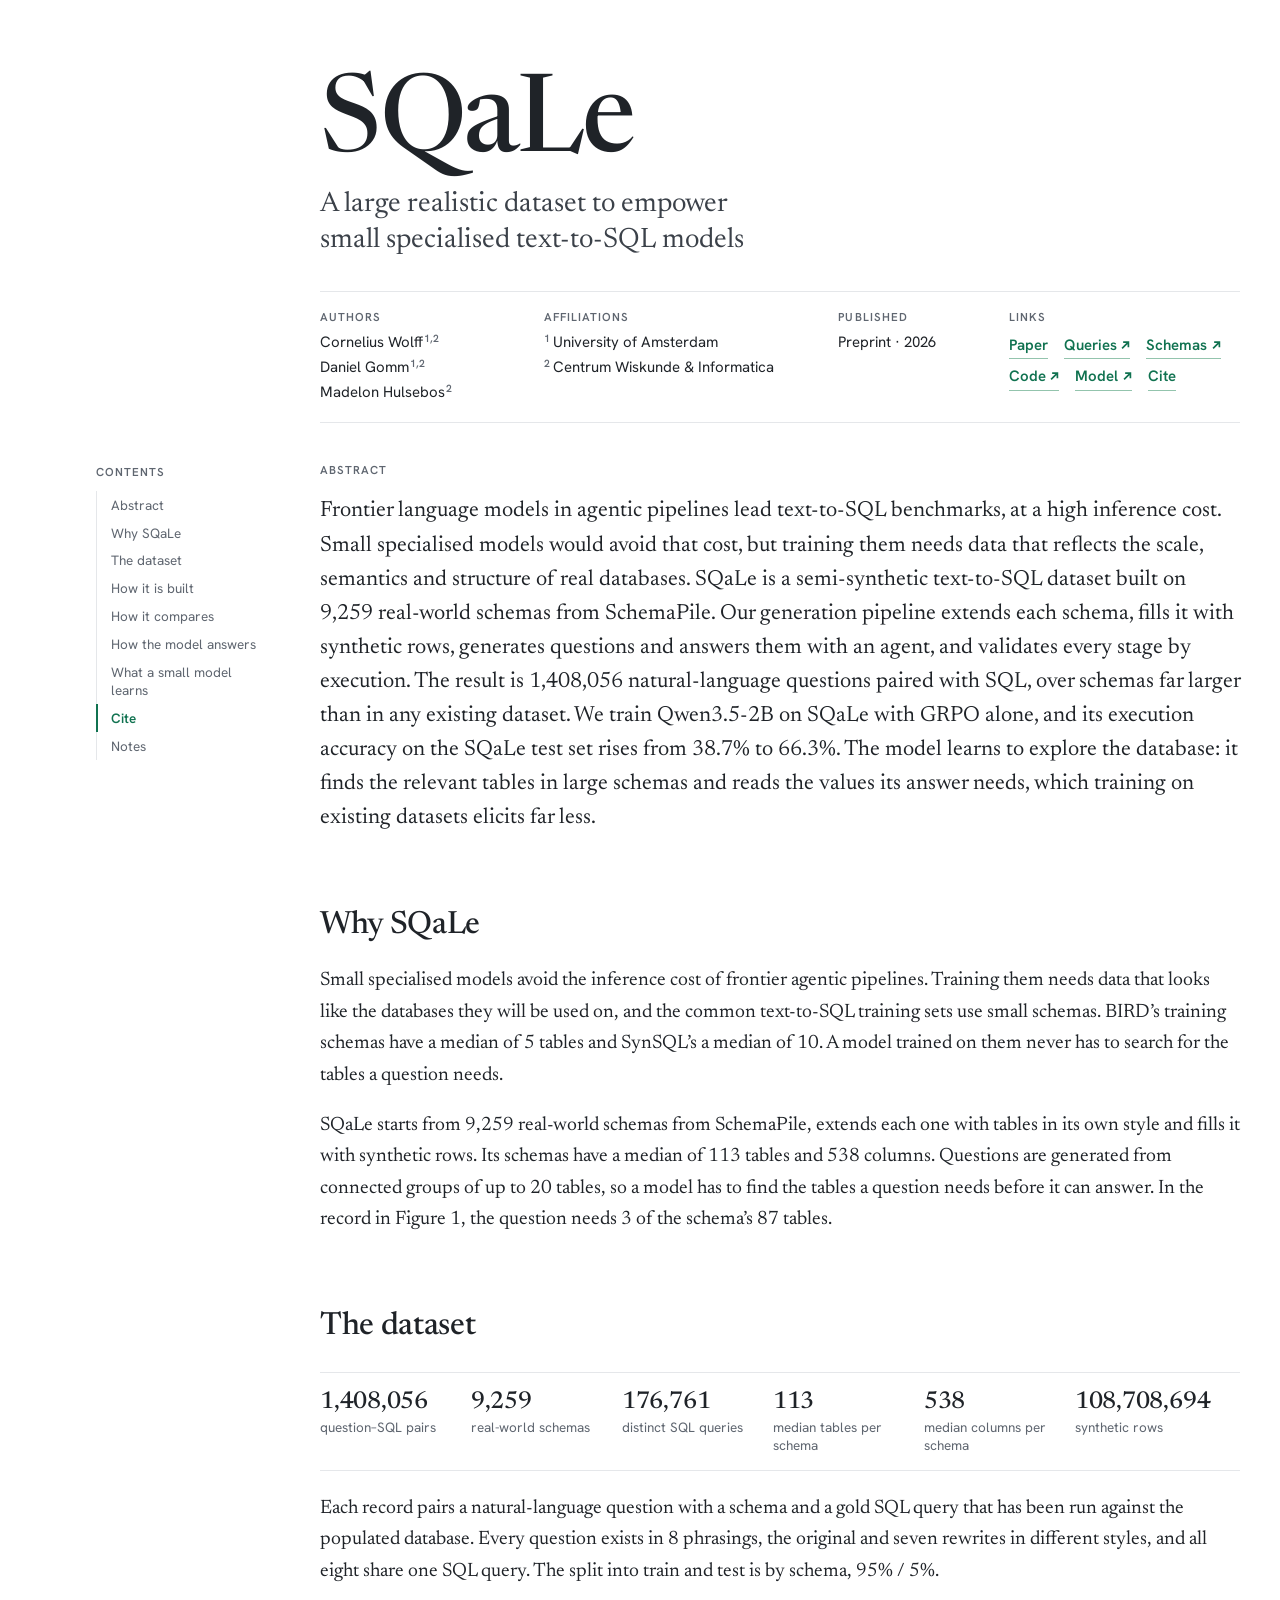
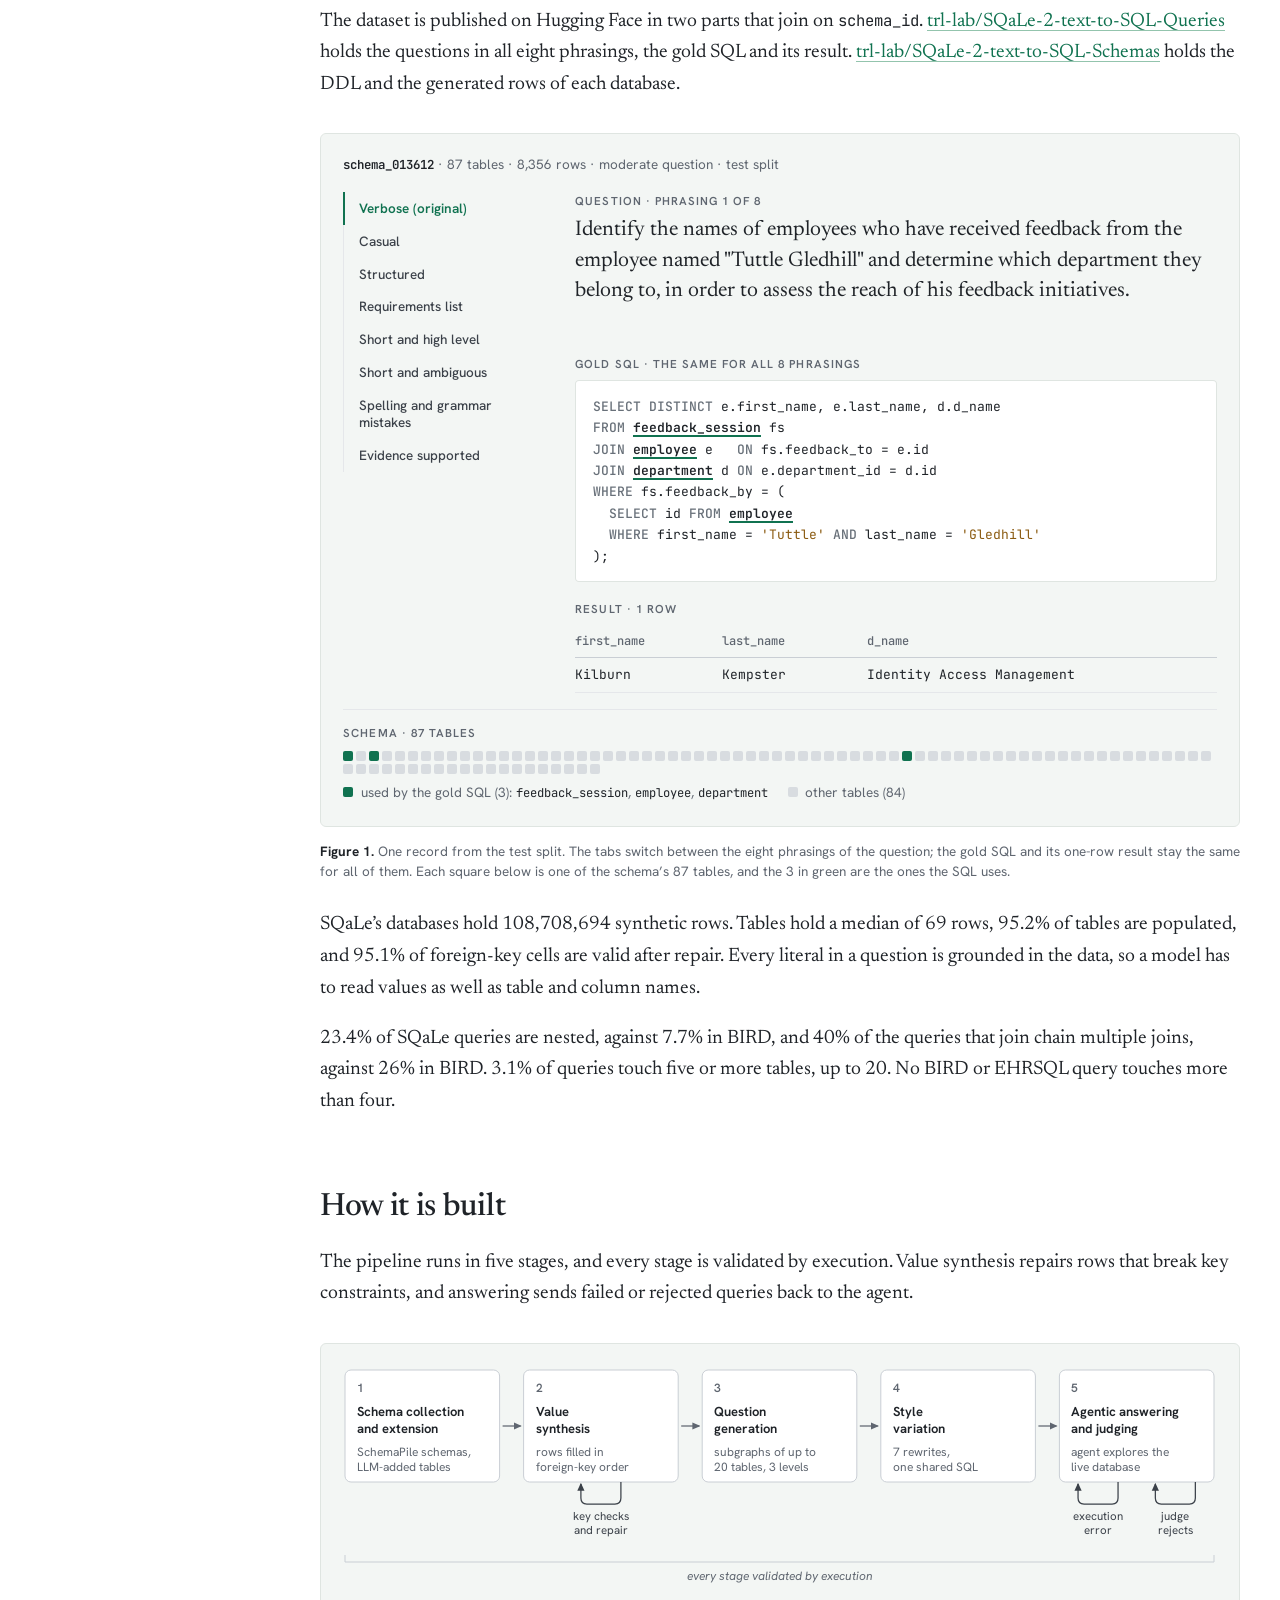
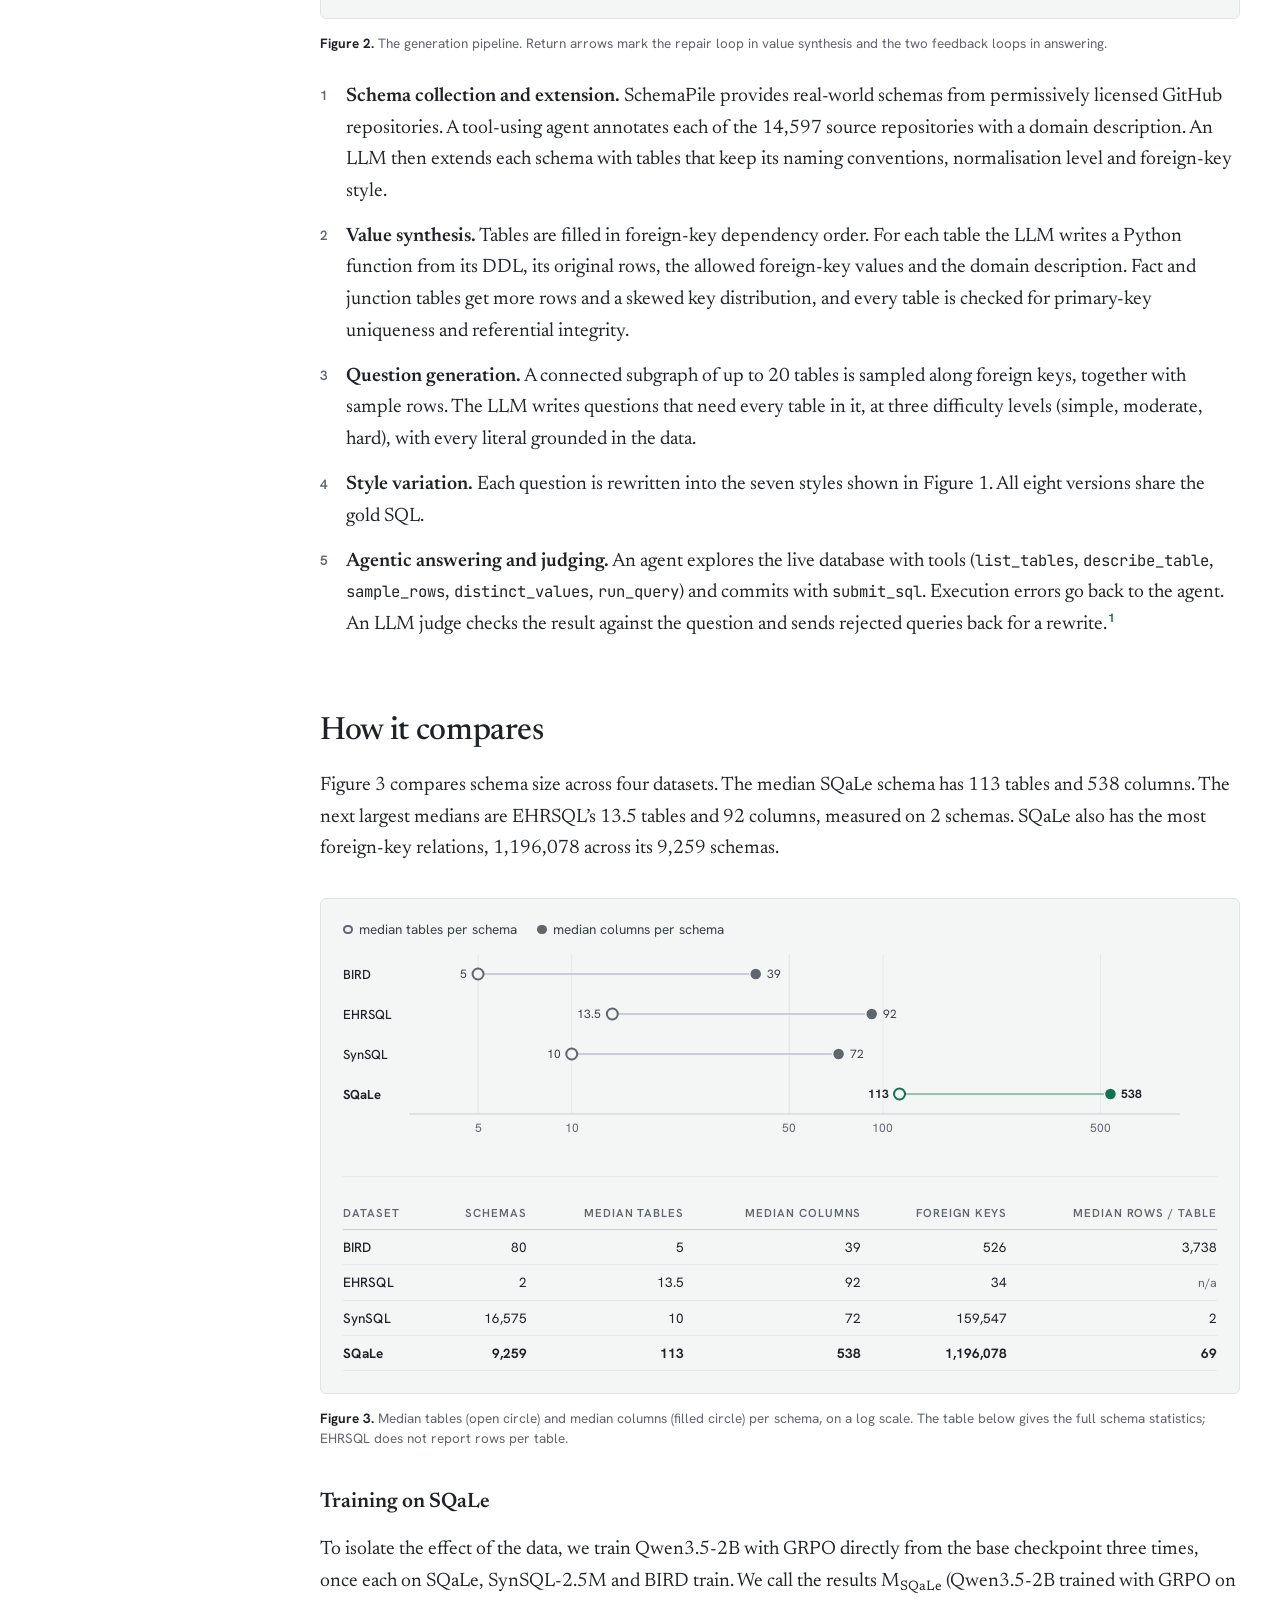
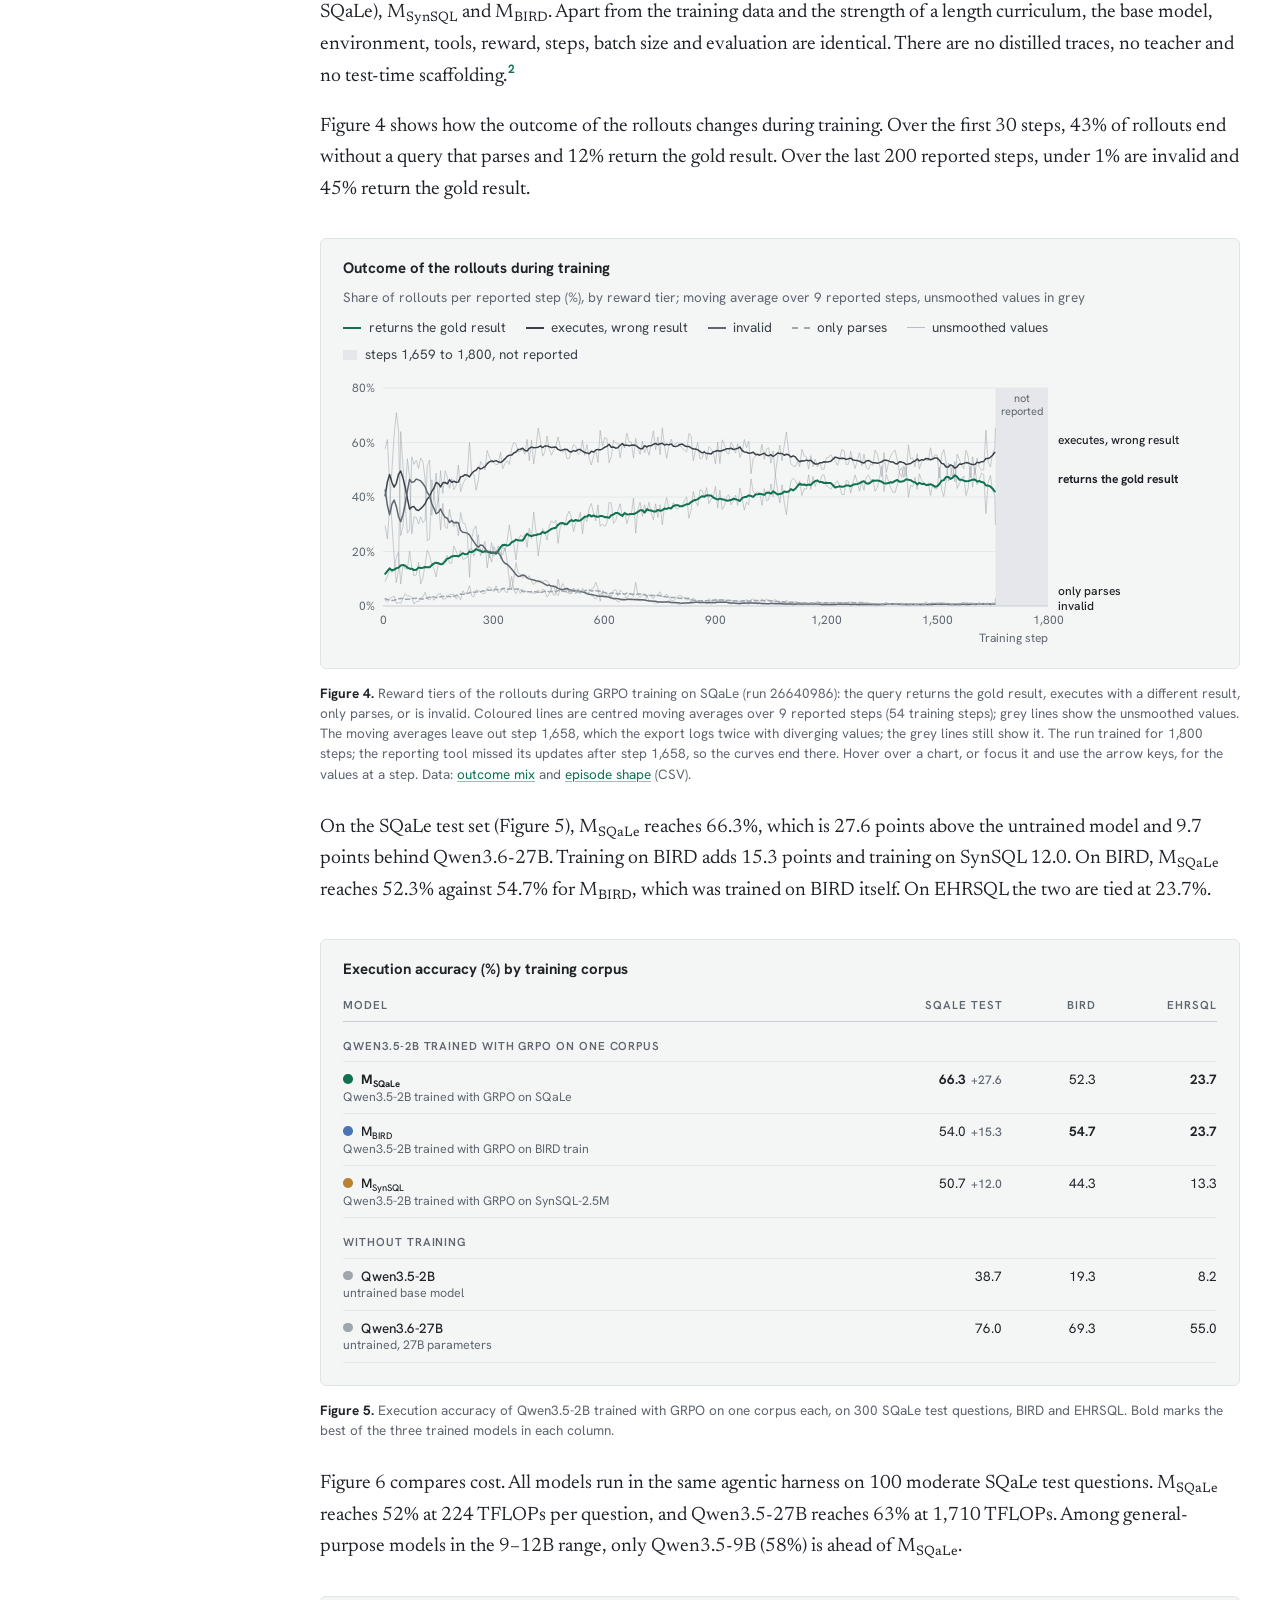
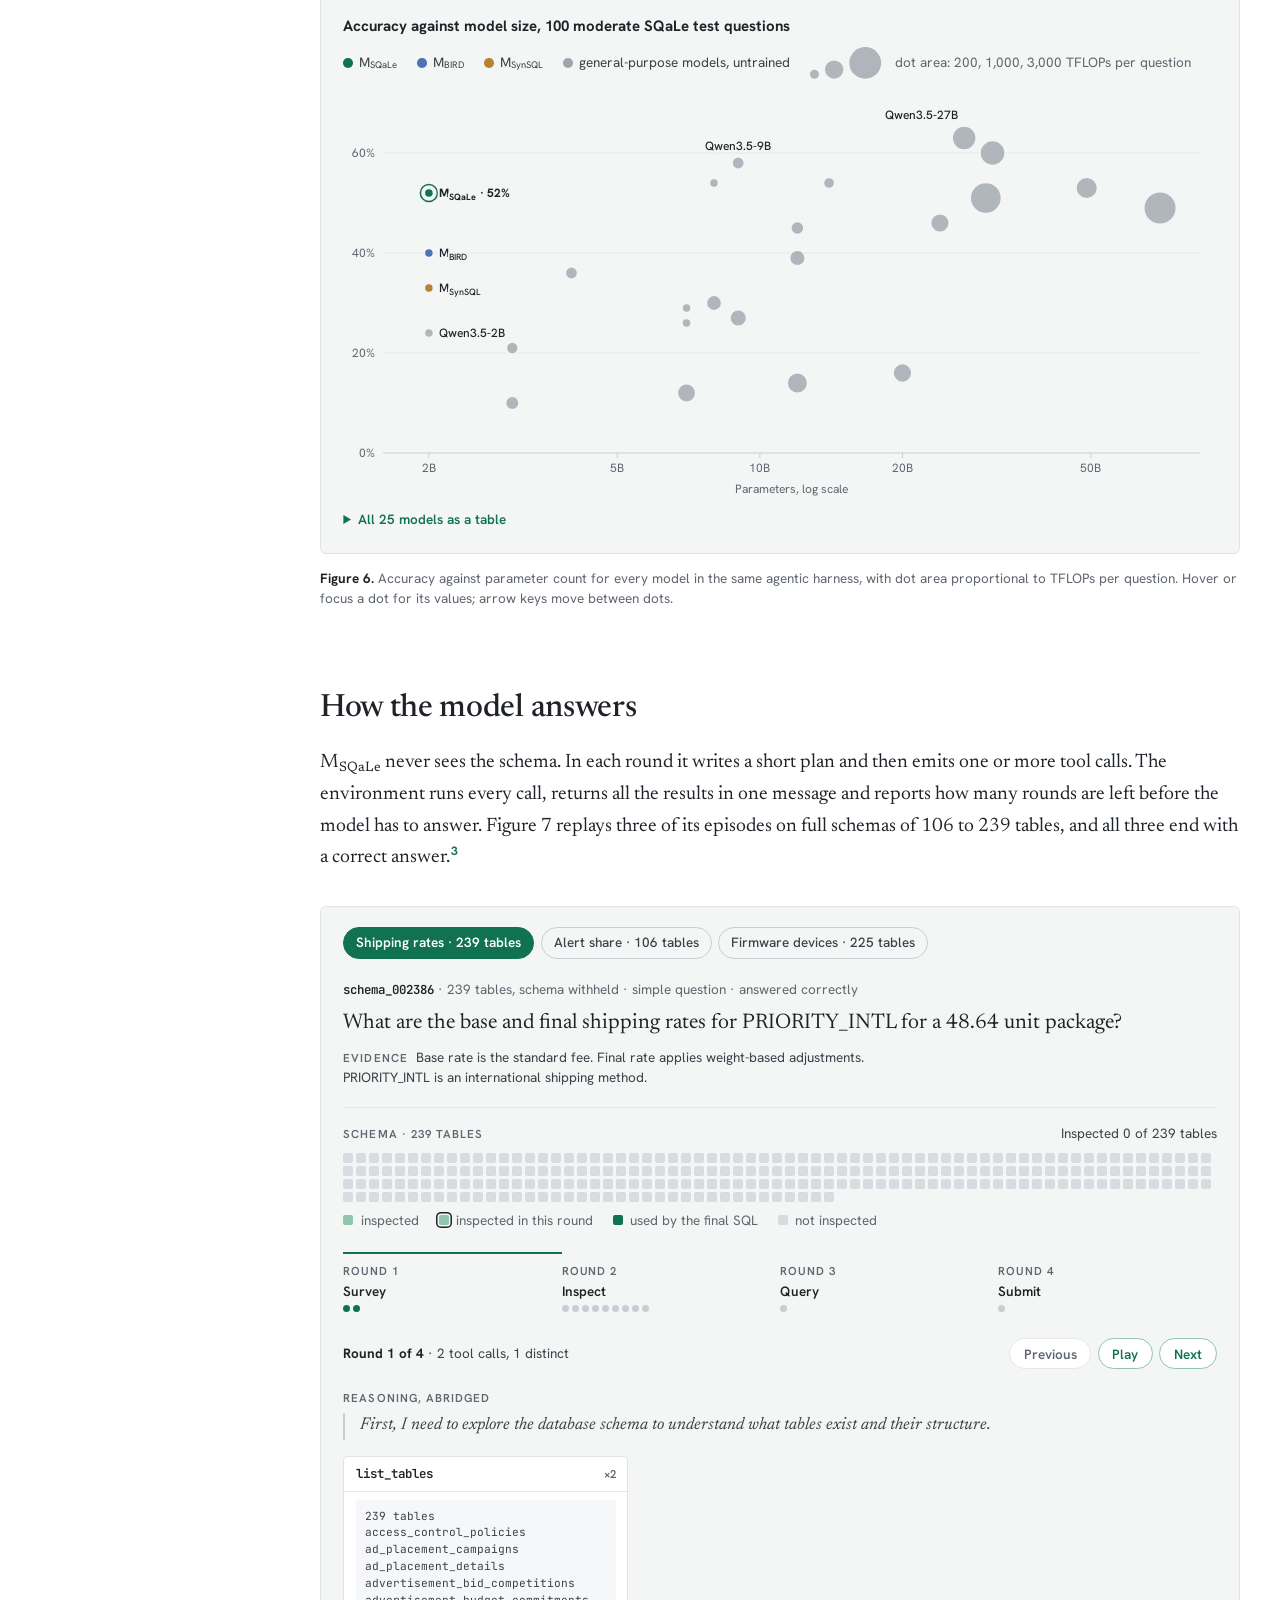
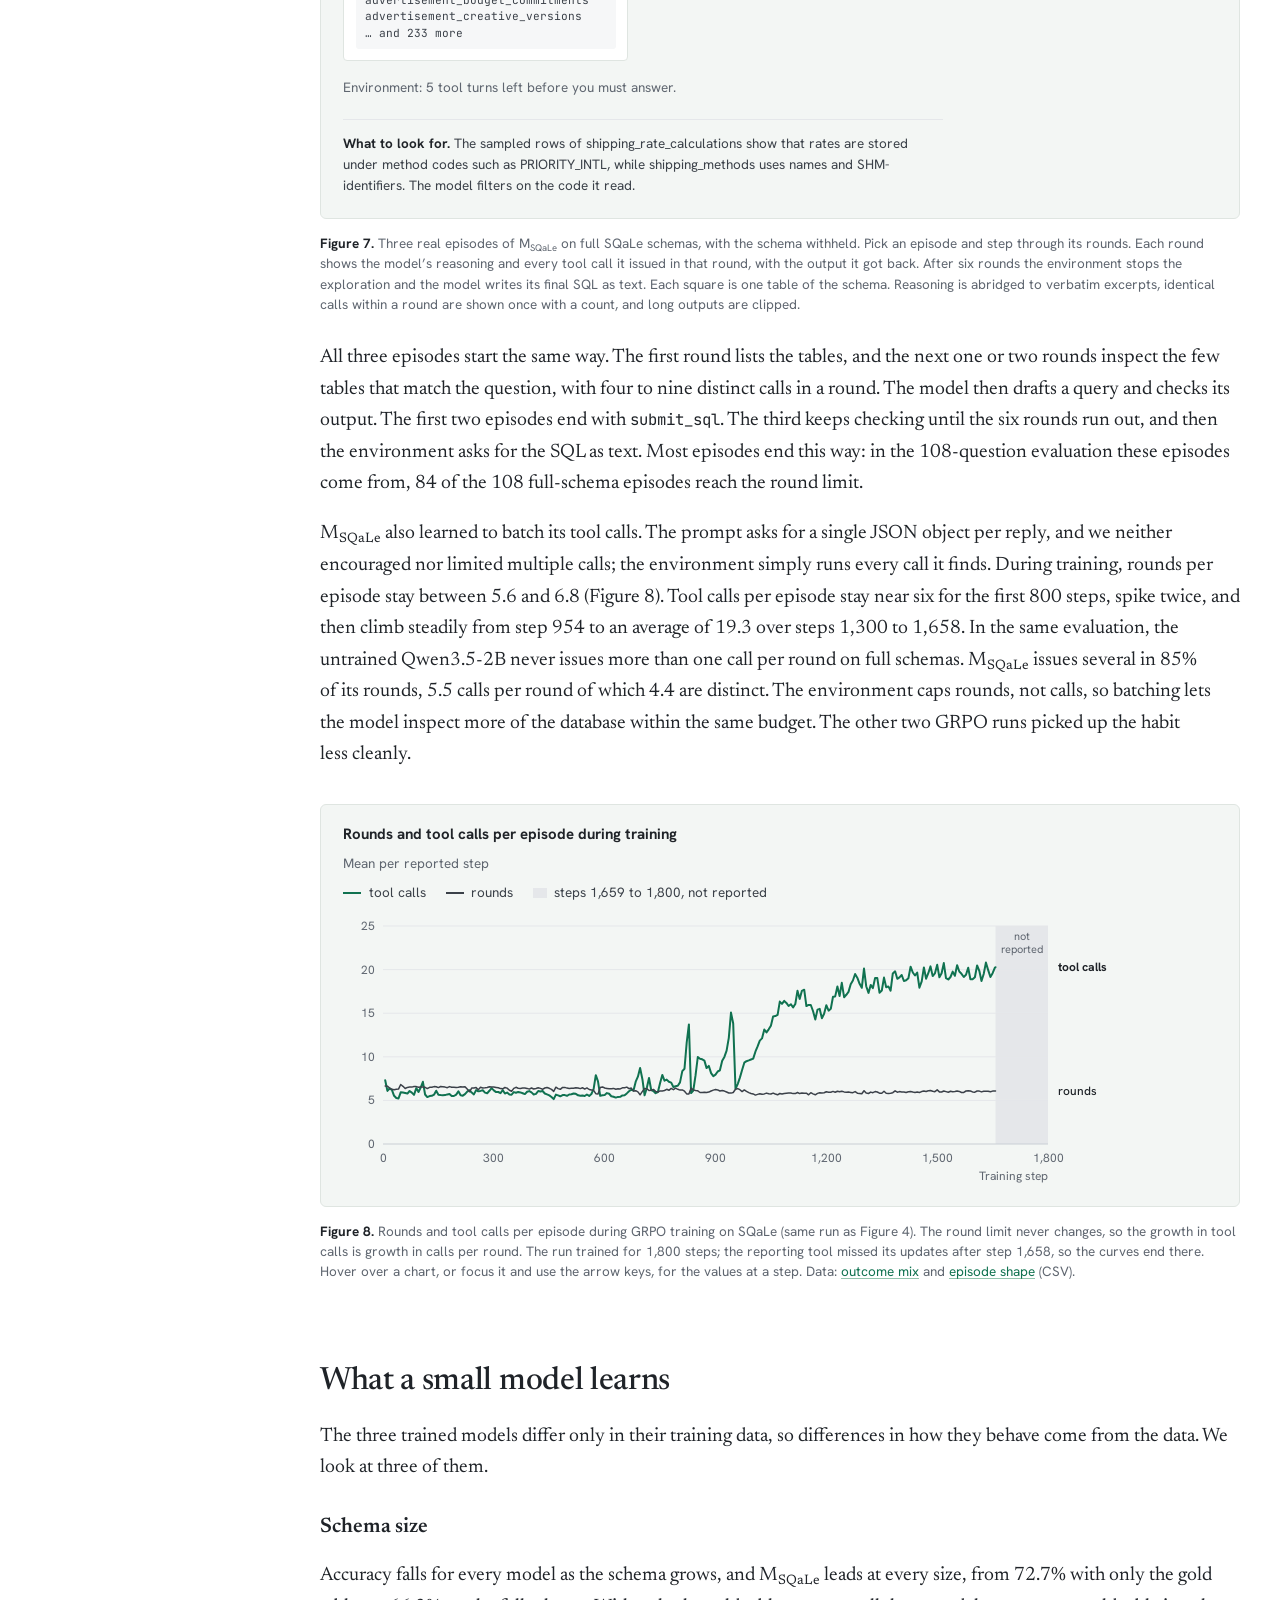
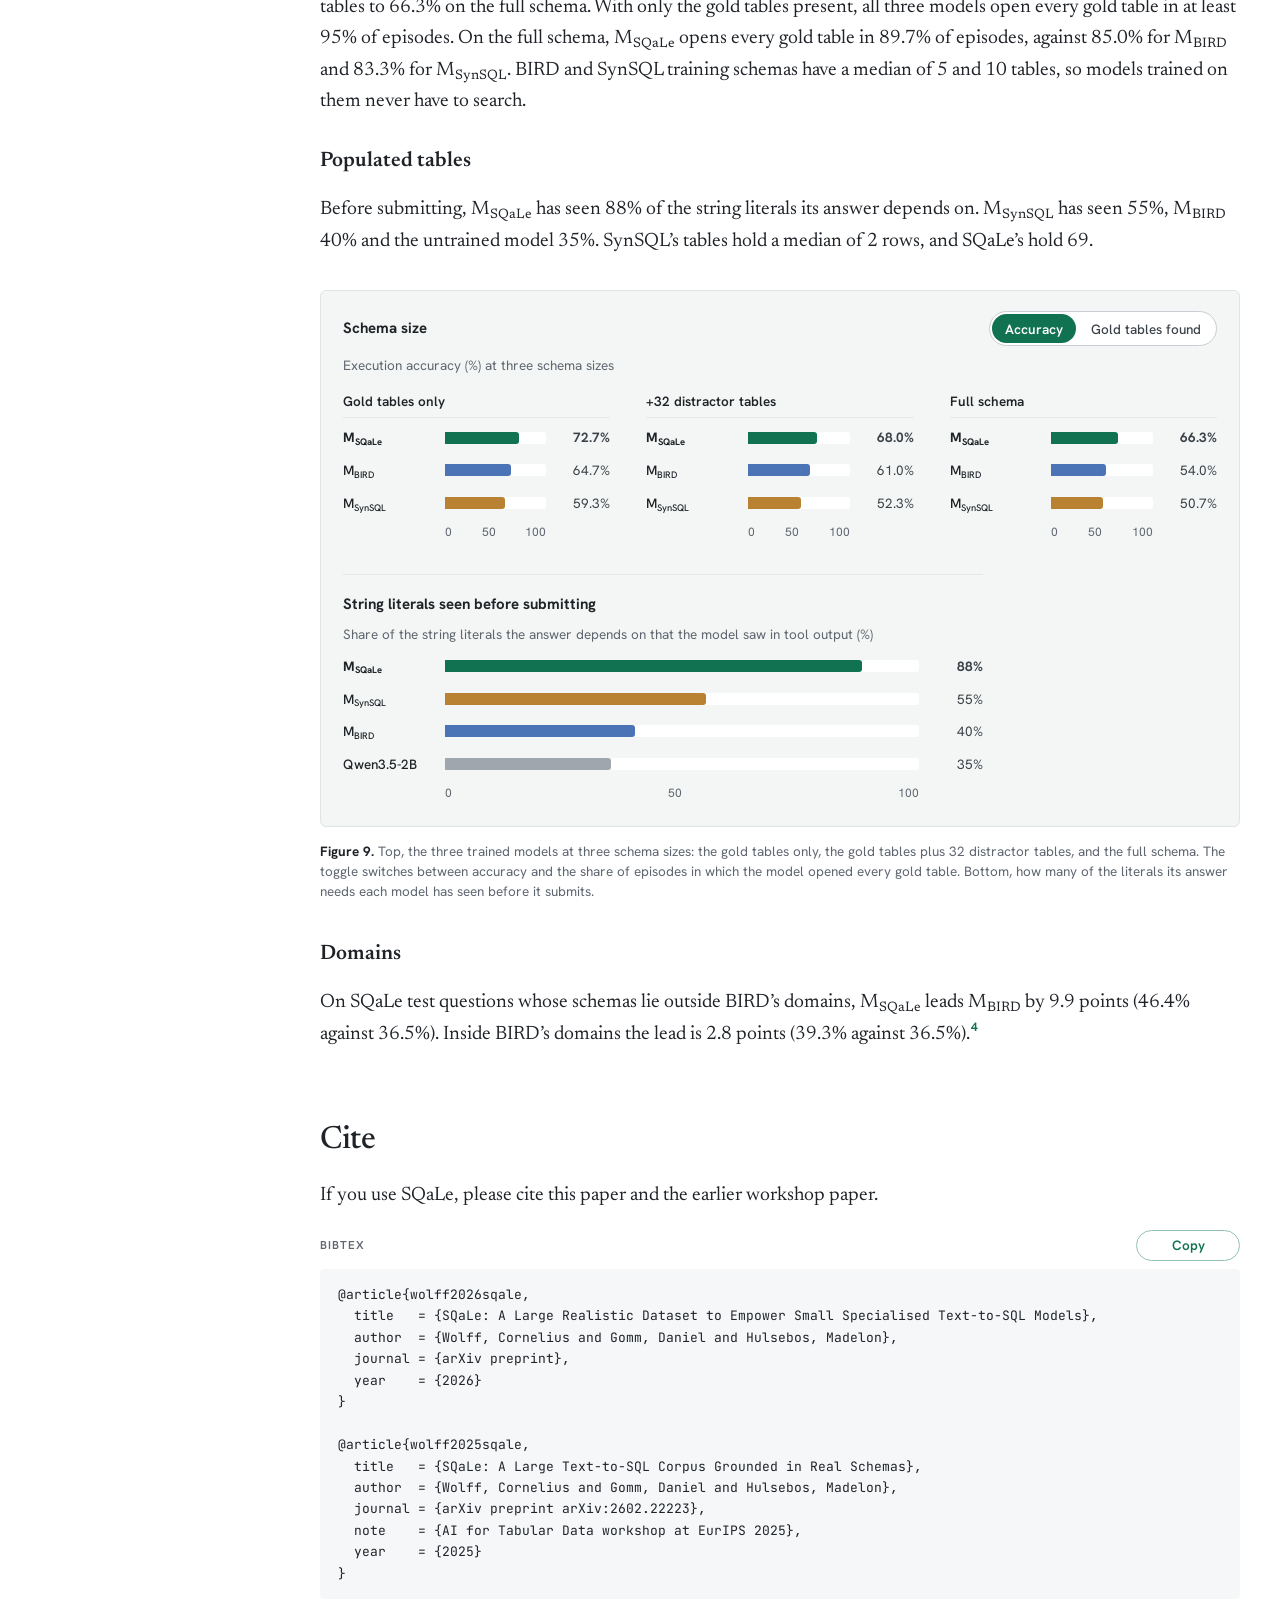
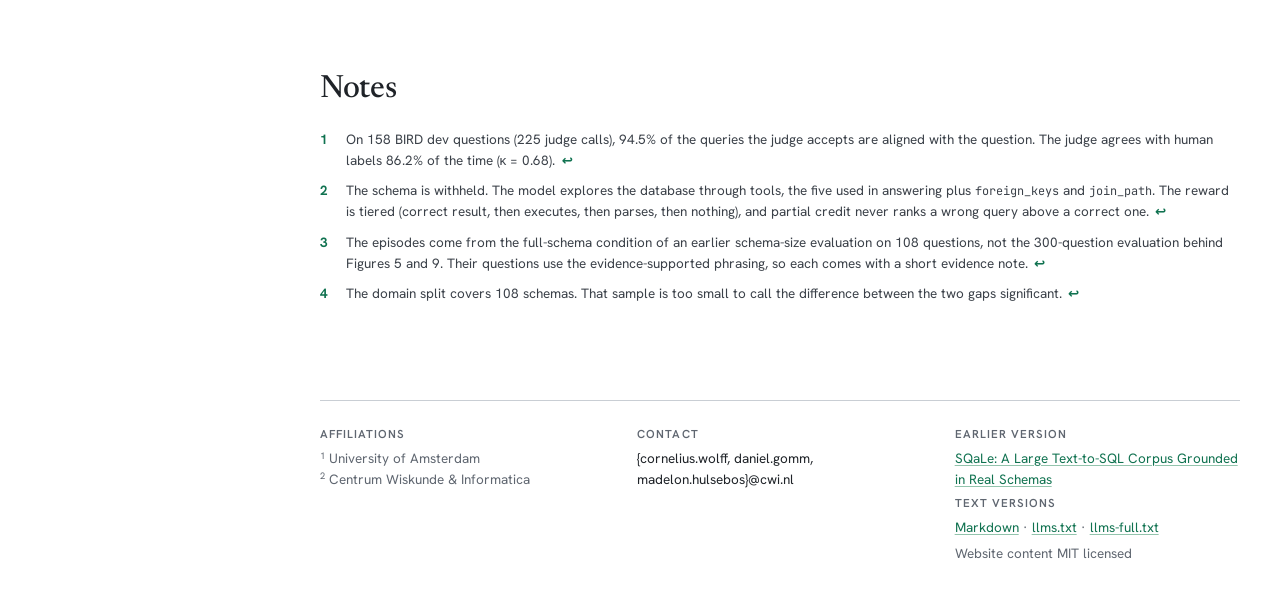
==== commit 0e5ecb73: "feat: Added current results" ====
--- a/index.html
+++ b/index.html
@@ -3,8 +3,544 @@
 <head>
 <meta charset="utf-8">
 <meta name="viewport" content="width=device-width, initial-scale=1, viewport-fit=cover">
-<title>SQaLe · text-to-SQL dataset</title>
-<meta name="description" content="SQaLe is a semi-synthetic text-to-SQL dataset of 1,408,056 questions paired with SQL over 9,259 real-world schemas. A Qwen3.5-2B model trained on it with GRPO rises from 24.0% to 54.7% execution accuracy.">
+<title>SQaLe: a large realistic dataset for small text-to-SQL models</title>
+<meta name="description" content="SQaLe is a semi-synthetic text-to-SQL dataset of 1,408,056 questions paired with SQL over 9,259 real-world schemas. A Qwen3.5-2B model trained on it with GRPO rises from 38.7% to 66.3% execution accuracy on the SQaLe test set.">
+<link rel="canonical" href="https://trl-lab.github.io/sqale/">
+<meta name="robots" content="index, follow, max-snippet:-1, max-image-preview:large, max-video-preview:-1">
+<meta name="author" content="Cornelius Wolff, Daniel Gomm, Madelon Hulsebos">
+<meta name="theme-color" content="#107250">
+<link rel="icon" href="favicon.svg" type="image/svg+xml">
+<link rel="icon" href="favicon-32.png" type="image/png" sizes="32x32">
+<link rel="apple-touch-icon" href="apple-touch-icon.png">
+<!-- Plain-text versions for LLMs and other readers that do not run JavaScript -->
+<link rel="alternate" type="text/markdown" href="https://trl-lab.github.io/sqale/index.md" title="SQaLe project page (Markdown)">
+<link rel="alternate" type="text/plain" href="https://trl-lab.github.io/sqale/llms.txt" title="llms.txt">
+<!-- Social previews -->
+<meta property="og:type" content="website">
+<meta property="og:site_name" content="SQaLe">
+<meta property="og:title" content="SQaLe: a large realistic dataset for small text-to-SQL models">
+<meta property="og:description" content="1,408,056 natural-language questions paired with SQL over 9,259 populated real-world schemas, and 2B text-to-SQL agents trained on it with GRPO.">
+<meta property="og:url" content="https://trl-lab.github.io/sqale/">
+<meta property="og:image" content="https://trl-lab.github.io/sqale/assets/og-image.png">
+<meta property="og:image:width" content="1200">
+<meta property="og:image:height" content="630">
+<meta property="og:image:alt" content="SQaLe: a large realistic dataset to empower small specialised text-to-SQL models. 1,408,056 questions with SQL, 9,259 real-world schemas, 113 median tables per schema.">
+<meta property="og:locale" content="en_US">
+<meta name="twitter:card" content="summary_large_image">
+<meta name="twitter:title" content="SQaLe: a large realistic dataset for small text-to-SQL models">
+<meta name="twitter:description" content="1,408,056 natural-language questions paired with SQL over 9,259 populated real-world schemas, and 2B text-to-SQL agents trained on it with GRPO.">
+<meta name="twitter:image" content="https://trl-lab.github.io/sqale/assets/og-image.png">
+<meta name="twitter:image:alt" content="SQaLe: a large realistic dataset to empower small specialised text-to-SQL models. 1,408,056 questions with SQL, 9,259 real-world schemas, 113 median tables per schema.">
+<!-- Citation metadata (Google Scholar, Zotero) -->
+<meta name="citation_title" content="SQaLe: A Large Realistic Dataset to Empower Small Specialised Text-to-SQL Models">
+<meta name="citation_author" content="Wolff, Cornelius">
+<meta name="citation_author" content="Gomm, Daniel">
+<meta name="citation_author" content="Hulsebos, Madelon">
+<meta name="citation_publication_date" content="2026">
+<!-- Structured data: the paper, the two datasets (Google Dataset Search) and the library -->
+<script type="application/ld+json">
+{
+ "@context": "https://schema.org",
+ "@graph": [
+  {
+   "@type": "WebPage",
+   "@id": "https://trl-lab.github.io/sqale/#webpage",
+   "url": "https://trl-lab.github.io/sqale/",
+   "name": "SQaLe: a large realistic dataset for small text-to-SQL models",
+   "inLanguage": "en",
+   "description": "1,408,056 natural-language questions paired with SQL over 9,259 populated real-world schemas, and 2B text-to-SQL agents trained on it with GRPO.",
+   "primaryImageOfPage": "https://trl-lab.github.io/sqale/assets/og-image.png",
+   "mainEntity": {
+    "@id": "https://trl-lab.github.io/sqale/#paper"
+   },
+   "about": [
+    {
+     "@id": "https://trl-lab.github.io/sqale/#queries"
+    },
+    {
+     "@id": "https://trl-lab.github.io/sqale/#schemas"
+    }
+   ]
+  },
+  {
+   "@type": "ScholarlyArticle",
+   "@id": "https://trl-lab.github.io/sqale/#paper",
+   "headline": "SQaLe: A Large Realistic Dataset to Empower Small Specialised Text-to-SQL Models",
+   "name": "SQaLe: A Large Realistic Dataset to Empower Small Specialised Text-to-SQL Models",
+   "author": [
+    {
+     "@type": "Person",
+     "name": "Cornelius Wolff",
+     "affiliation": [
+      {
+       "@type": "Organization",
+       "name": "University of Amsterdam",
+       "url": "https://www.uva.nl"
+      },
+      {
+       "@type": "Organization",
+       "name": "Centrum Wiskunde & Informatica",
+       "url": "https://www.cwi.nl"
+      }
+     ]
+    },
+    {
+     "@type": "Person",
+     "name": "Daniel Gomm",
+     "affiliation": [
+      {
+       "@type": "Organization",
+       "name": "University of Amsterdam",
+       "url": "https://www.uva.nl"
+      },
+      {
+       "@type": "Organization",
+       "name": "Centrum Wiskunde & Informatica",
+       "url": "https://www.cwi.nl"
+      }
+     ]
+    },
+    {
+     "@type": "Person",
+     "name": "Madelon Hulsebos",
+     "affiliation": [
+      {
+       "@type": "Organization",
+       "name": "Centrum Wiskunde & Informatica",
+       "url": "https://www.cwi.nl"
+      }
+     ]
+    }
+   ],
+   "datePublished": "2026",
+   "inLanguage": "en",
+   "url": "https://trl-lab.github.io/sqale/",
+   "keywords": [
+    "text-to-SQL",
+    "NL2SQL",
+    "SQL",
+    "SQLite",
+    "database schemas",
+    "schema linking",
+    "semi-synthetic data",
+    "small language models",
+    "reinforcement learning",
+    "GRPO",
+    "SchemaPile"
+   ],
+   "abstract": "SQaLe is a semi-synthetic text-to-SQL dataset built on 9,259 real-world schemas from SchemaPile. A generation pipeline extends each schema, fills it with synthetic rows, generates questions and answers them with an agent, and validates every stage by execution. The result is 1,408,056 natural-language questions paired with SQL over schemas far larger than in any existing dataset. Qwen3.5-2B trained on SQaLe with GRPO alone learns to explore the database: it finds the relevant tables in large schemas and reads the values its answer needs.",
+   "about": [
+    {
+     "@id": "https://trl-lab.github.io/sqale/#queries"
+    },
+    {
+     "@id": "https://trl-lab.github.io/sqale/#schemas"
+    }
+   ],
+   "isBasedOn": {
+    "@type": "ScholarlyArticle",
+    "name": "SQaLe: A Large Text-to-SQL Corpus Grounded in Real Schemas",
+    "url": "https://arxiv.org/abs/2602.22223"
+   }
+  },
+  {
+   "creator": [
+    {
+     "@type": "Person",
+     "name": "Cornelius Wolff",
+     "affiliation": [
+      {
+       "@type": "Organization",
+       "name": "University of Amsterdam",
+       "url": "https://www.uva.nl"
+      },
+      {
+       "@type": "Organization",
+       "name": "Centrum Wiskunde & Informatica",
+       "url": "https://www.cwi.nl"
+      }
+     ]
+    },
+    {
+     "@type": "Person",
+     "name": "Daniel Gomm",
+     "affiliation": [
+      {
+       "@type": "Organization",
+       "name": "University of Amsterdam",
+       "url": "https://www.uva.nl"
+      },
+      {
+       "@type": "Organization",
+       "name": "Centrum Wiskunde & Informatica",
+       "url": "https://www.cwi.nl"
+      }
+     ]
+    },
+    {
+     "@type": "Person",
+     "name": "Madelon Hulsebos",
+     "affiliation": [
+      {
+       "@type": "Organization",
+       "name": "Centrum Wiskunde & Informatica",
+       "url": "https://www.cwi.nl"
+      }
+     ]
+    }
+   ],
+   "publisher": {
+    "@type": "Organization",
+    "name": "TRL Lab",
+    "url": "https://trl-lab.github.io/"
+   },
+   "license": "https://opensource.org/licenses/MIT",
+   "isAccessibleForFree": true,
+   "inLanguage": "en",
+   "keywords": [
+    "text-to-SQL",
+    "NL2SQL",
+    "SQL",
+    "SQLite",
+    "database schemas",
+    "schema linking",
+    "semi-synthetic data",
+    "small language models",
+    "reinforcement learning",
+    "GRPO",
+    "SchemaPile"
+   ],
+   "isBasedOn": {
+    "@type": "Dataset",
+    "name": "SchemaPile",
+    "url": "https://huggingface.co/datasets/trl-lab/schemapile"
+   },
+   "citation": {
+    "@id": "https://trl-lab.github.io/sqale/#paper"
+   },
+   "@type": "Dataset",
+   "@id": "https://trl-lab.github.io/sqale/#queries",
+   "name": "SQaLe text-to-SQL questions and SQL",
+   "alternateName": "trl-lab/SQaLe-2-text-to-SQL-Queries",
+   "url": "https://huggingface.co/datasets/trl-lab/SQaLe-2-text-to-SQL-Queries",
+   "sameAs": "https://huggingface.co/datasets/trl-lab/SQaLe-2-text-to-SQL-Queries",
+   "description": "The questions of SQaLe, a large semi-synthetic text-to-SQL dataset grounded in real-world database schemas: 177,377 question records with 176,761 distinct SQLite queries over 9,259 populated databases. Each record holds the question in eight phrasings (1,408,056 in total), the gold SQL, a simple, moderate or hard difficulty label, the tables of the subschema it was generated from and the first rows of the gold query's result. The split into train (169,277) and test (8,100) is by schema. The databases themselves are in trl-lab/SQaLe-2-text-to-SQL-Schemas, joined on schema_id.",
+   "variableMeasured": [
+    {
+     "@type": "PropertyValue",
+     "name": "question_id",
+     "description": "unique question identifier"
+    },
+    {
+     "@type": "PropertyValue",
+     "name": "schema_id",
+     "description": "the database the question is asked over"
+    },
+    {
+     "@type": "PropertyValue",
+     "name": "sql",
+     "description": "the gold SQLite query"
+    },
+    {
+     "@type": "PropertyValue",
+     "name": "difficulty",
+     "description": "simple, moderate or hard"
+    },
+    {
+     "@type": "PropertyValue",
+     "name": "questions",
+     "description": "the question in eight phrasings: verbose, evidence_supported, structured, requirements_list, short_ambiguous, short_high_level, casual, spelling_grammar_mistakes"
+    },
+    {
+     "@type": "PropertyValue",
+     "name": "relevant_tables",
+     "description": "tables of the subschema the question was generated from"
+    },
+    {
+     "@type": "PropertyValue",
+     "name": "number_of_relevant_tables",
+     "description": "number of relevant tables"
+    },
+    {
+     "@type": "PropertyValue",
+     "name": "execution_result",
+     "description": "up to the first 50 result rows of the gold query"
+    }
+   ],
+   "distribution": [
+    {
+     "@type": "DataDownload",
+     "name": "test-00000-of-00001.parquet",
+     "encodingFormat": "application/vnd.apache.parquet",
+     "contentUrl": "https://huggingface.co/datasets/trl-lab/SQaLe-2-text-to-SQL-Queries/resolve/main/data/test-00000-of-00001.parquet",
+     "contentSize": "13.0 MB"
+    },
+    {
+     "@type": "DataDownload",
+     "name": "train-00000-of-00001.parquet",
+     "encodingFormat": "application/vnd.apache.parquet",
+     "contentUrl": "https://huggingface.co/datasets/trl-lab/SQaLe-2-text-to-SQL-Queries/resolve/main/data/train-00000-of-00001.parquet",
+     "contentSize": "277.7 MB"
+    }
+   ]
+  },
+  {
+   "creator": [
+    {
+     "@type": "Person",
+     "name": "Cornelius Wolff",
+     "affiliation": [
+      {
+       "@type": "Organization",
+       "name": "University of Amsterdam",
+       "url": "https://www.uva.nl"
+      },
+      {
+       "@type": "Organization",
+       "name": "Centrum Wiskunde & Informatica",
+       "url": "https://www.cwi.nl"
+      }
+     ]
+    },
+    {
+     "@type": "Person",
+     "name": "Daniel Gomm",
+     "affiliation": [
+      {
+       "@type": "Organization",
+       "name": "University of Amsterdam",
+       "url": "https://www.uva.nl"
+      },
+      {
+       "@type": "Organization",
+       "name": "Centrum Wiskunde & Informatica",
+       "url": "https://www.cwi.nl"
+      }
+     ]
+    },
+    {
+     "@type": "Person",
+     "name": "Madelon Hulsebos",
+     "affiliation": [
+      {
+       "@type": "Organization",
+       "name": "Centrum Wiskunde & Informatica",
+       "url": "https://www.cwi.nl"
+      }
+     ]
+    }
+   ],
+   "publisher": {
+    "@type": "Organization",
+    "name": "TRL Lab",
+    "url": "https://trl-lab.github.io/"
+   },
+   "license": "https://opensource.org/licenses/MIT",
+   "isAccessibleForFree": true,
+   "inLanguage": "en",
+   "keywords": [
+    "text-to-SQL",
+    "NL2SQL",
+    "SQL",
+    "SQLite",
+    "database schemas",
+    "schema linking",
+    "semi-synthetic data",
+    "small language models",
+    "reinforcement learning",
+    "GRPO",
+    "SchemaPile"
+   ],
+   "isBasedOn": {
+    "@type": "Dataset",
+    "name": "SchemaPile",
+    "url": "https://huggingface.co/datasets/trl-lab/schemapile"
+   },
+   "citation": {
+    "@id": "https://trl-lab.github.io/sqale/#paper"
+   },
+   "@type": "Dataset",
+   "@id": "https://trl-lab.github.io/sqale/#schemas",
+   "name": "SQaLe text-to-SQL schemas and databases",
+   "alternateName": "trl-lab/SQaLe-2-text-to-SQL-Schemas",
+   "url": "https://huggingface.co/datasets/trl-lab/SQaLe-2-text-to-SQL-Schemas",
+   "sameAs": "https://huggingface.co/datasets/trl-lab/SQaLe-2-text-to-SQL-Schemas",
+   "description": "The 9,259 populated SQLite databases of SQaLe, a large semi-synthetic text-to-SQL dataset. Each row holds a database's DDL, extended from a real-world schema in SchemaPile, and the generated rows of its tables as JSON. Together the databases hold 1,103,669 tables with a median of 113 tables and 538 columns per schema, 1,196,078 foreign-key relations and 108,708,694 rows. The split into train (8,836) and test (423) is by schema. The questions are in trl-lab/SQaLe-2-text-to-SQL-Queries, joined on schema_id.",
+   "variableMeasured": [
+    {
+     "@type": "PropertyValue",
+     "name": "schema_id",
+     "description": "join key into the questions dataset"
+    },
+    {
+     "@type": "PropertyValue",
+     "name": "full_schema",
+     "description": "the DDL: every CREATE TABLE statement of the database"
+    },
+    {
+     "@type": "PropertyValue",
+     "name": "schema_content",
+     "description": "JSON object mapping each populated table to a list of row objects"
+    },
+    {
+     "@type": "PropertyValue",
+     "name": "number_of_tables",
+     "description": "number of CREATE TABLE statements"
+    }
+   ],
+   "distribution": [
+    {
+     "@type": "DataDownload",
+     "name": "test-00000-of-00001.parquet",
+     "encodingFormat": "application/vnd.apache.parquet",
+     "contentUrl": "https://huggingface.co/datasets/trl-lab/SQaLe-2-text-to-SQL-Schemas/resolve/main/data/test-00000-of-00001.parquet",
+     "contentSize": "178.3 MB"
+    },
+    {
+     "@type": "DataDownload",
+     "name": "train-00000-of-00016.parquet",
+     "encodingFormat": "application/vnd.apache.parquet",
+     "contentUrl": "https://huggingface.co/datasets/trl-lab/SQaLe-2-text-to-SQL-Schemas/resolve/main/data/train-00000-of-00016.parquet",
+     "contentSize": "251.1 MB"
+    },
+    {
+     "@type": "DataDownload",
+     "name": "train-00001-of-00016.parquet",
+     "encodingFormat": "application/vnd.apache.parquet",
+     "contentUrl": "https://huggingface.co/datasets/trl-lab/SQaLe-2-text-to-SQL-Schemas/resolve/main/data/train-00001-of-00016.parquet",
+     "contentSize": "259.6 MB"
+    },
+    {
+     "@type": "DataDownload",
+     "name": "train-00002-of-00016.parquet",
+     "encodingFormat": "application/vnd.apache.parquet",
+     "contentUrl": "https://huggingface.co/datasets/trl-lab/SQaLe-2-text-to-SQL-Schemas/resolve/main/data/train-00002-of-00016.parquet",
+     "contentSize": "254.5 MB"
+    },
+    {
+     "@type": "DataDownload",
+     "name": "train-00003-of-00016.parquet",
+     "encodingFormat": "application/vnd.apache.parquet",
+     "contentUrl": "https://huggingface.co/datasets/trl-lab/SQaLe-2-text-to-SQL-Schemas/resolve/main/data/train-00003-of-00016.parquet",
+     "contentSize": "254.4 MB"
+    },
+    {
+     "@type": "DataDownload",
+     "name": "train-00004-of-00016.parquet",
+     "encodingFormat": "application/vnd.apache.parquet",
+     "contentUrl": "https://huggingface.co/datasets/trl-lab/SQaLe-2-text-to-SQL-Schemas/resolve/main/data/train-00004-of-00016.parquet",
+     "contentSize": "245.9 MB"
+    },
+    {
+     "@type": "DataDownload",
+     "name": "train-00005-of-00016.parquet",
+     "encodingFormat": "application/vnd.apache.parquet",
+     "contentUrl": "https://huggingface.co/datasets/trl-lab/SQaLe-2-text-to-SQL-Schemas/resolve/main/data/train-00005-of-00016.parquet",
+     "contentSize": "257.3 MB"
+    },
+    {
+     "@type": "DataDownload",
+     "name": "train-00006-of-00016.parquet",
+     "encodingFormat": "application/vnd.apache.parquet",
+     "contentUrl": "https://huggingface.co/datasets/trl-lab/SQaLe-2-text-to-SQL-Schemas/resolve/main/data/train-00006-of-00016.parquet",
+     "contentSize": "257.3 MB"
+    },
+    {
+     "@type": "DataDownload",
+     "name": "train-00007-of-00016.parquet",
+     "encodingFormat": "application/vnd.apache.parquet",
+     "contentUrl": "https://huggingface.co/datasets/trl-lab/SQaLe-2-text-to-SQL-Schemas/resolve/main/data/train-00007-of-00016.parquet",
+     "contentSize": "253.6 MB"
+    },
+    {
+     "@type": "DataDownload",
+     "name": "train-00008-of-00016.parquet",
+     "encodingFormat": "application/vnd.apache.parquet",
+     "contentUrl": "https://huggingface.co/datasets/trl-lab/SQaLe-2-text-to-SQL-Schemas/resolve/main/data/train-00008-of-00016.parquet",
+     "contentSize": "223.2 MB"
+    },
+    {
+     "@type": "DataDownload",
+     "name": "train-00009-of-00016.parquet",
+     "encodingFormat": "application/vnd.apache.parquet",
+     "contentUrl": "https://huggingface.co/datasets/trl-lab/SQaLe-2-text-to-SQL-Schemas/resolve/main/data/train-00009-of-00016.parquet",
+     "contentSize": "220.3 MB"
+    },
+    {
+     "@type": "DataDownload",
+     "name": "train-00010-of-00016.parquet",
+     "encodingFormat": "application/vnd.apache.parquet",
+     "contentUrl": "https://huggingface.co/datasets/trl-lab/SQaLe-2-text-to-SQL-Schemas/resolve/main/data/train-00010-of-00016.parquet",
+     "contentSize": "224.4 MB"
+    },
+    {
+     "@type": "DataDownload",
+     "name": "train-00011-of-00016.parquet",
+     "encodingFormat": "application/vnd.apache.parquet",
+     "contentUrl": "https://huggingface.co/datasets/trl-lab/SQaLe-2-text-to-SQL-Schemas/resolve/main/data/train-00011-of-00016.parquet",
+     "contentSize": "213.1 MB"
+    },
+    {
+     "@type": "DataDownload",
+     "name": "train-00012-of-00016.parquet",
+     "encodingFormat": "application/vnd.apache.parquet",
+     "contentUrl": "https://huggingface.co/datasets/trl-lab/SQaLe-2-text-to-SQL-Schemas/resolve/main/data/train-00012-of-00016.parquet",
+     "contentSize": "225.0 MB"
+    },
+    {
+     "@type": "DataDownload",
+     "name": "train-00013-of-00016.parquet",
+     "encodingFormat": "application/vnd.apache.parquet",
+     "contentUrl": "https://huggingface.co/datasets/trl-lab/SQaLe-2-text-to-SQL-Schemas/resolve/main/data/train-00013-of-00016.parquet",
+     "contentSize": "240.2 MB"
+    },
+    {
+     "@type": "DataDownload",
+     "name": "train-00014-of-00016.parquet",
+     "encodingFormat": "application/vnd.apache.parquet",
+     "contentUrl": "https://huggingface.co/datasets/trl-lab/SQaLe-2-text-to-SQL-Schemas/resolve/main/data/train-00014-of-00016.parquet",
+     "contentSize": "236.2 MB"
+    },
+    {
+     "@type": "DataDownload",
+     "name": "train-00015-of-00016.parquet",
+     "encodingFormat": "application/vnd.apache.parquet",
+     "contentUrl": "https://huggingface.co/datasets/trl-lab/SQaLe-2-text-to-SQL-Schemas/resolve/main/data/train-00015-of-00016.parquet",
+     "contentSize": "230.7 MB"
+    }
+   ]
+  },
+  {
+   "@type": "SoftwareSourceCode",
+   "@id": "https://trl-lab.github.io/sqale/#library",
+   "name": "SQaLe Python library",
+   "description": "Loads the SQaLe questions and writes the SQaLe databases as populated SQLite files.",
+   "codeRepository": "https://github.com/trl-lab/SQaLe-Library",
+   "url": "https://pypi.org/project/SQaLe/",
+   "programmingLanguage": "Python",
+   "license": "https://opensource.org/licenses/MIT",
+   "author": [
+    {
+     "@type": "Person",
+     "name": "Cornelius Wolff",
+     "affiliation": [
+      {
+       "@type": "Organization",
+       "name": "University of Amsterdam",
+       "url": "https://www.uva.nl"
+      },
+      {
+       "@type": "Organization",
+       "name": "Centrum Wiskunde & Informatica",
+       "url": "https://www.cwi.nl"
+      }
+     ]
+    }
+   ]
+  }
+ ]
+}
+</script>
 <link rel="preconnect" href="https://fonts.googleapis.com">
 <link rel="preconnect" href="https://fonts.gstatic.com" crossorigin>
 <link rel="stylesheet" href="https://fonts.googleapis.com/css2?family=Newsreader:ital,opsz,wght@0,6..72,300..700;1,6..72,300..700&family=Hanken+Grotesk:wght@400..700&family=JetBrains+Mono:wght@400..600&display=swap">
@@ -789,9 +1325,11 @@
 
   <main class="article" id="article">
 
+    <noscript><p>This page draws its figures and tables with JavaScript. The full text, with every figure as a table, is also available as <a href="index.md">Markdown</a> and in <a href="llms-full.txt">llms-full.txt</a>.</p></noscript>
+
     <section class="sec" id="abstract" aria-labelledby="h-abstract">
       <h2 class="label kicker" id="h-abstract">Abstract</h2>
-      <p class="lede">Frontier language models in agentic pipelines lead text-to-SQL benchmarks, at a high inference cost. Small specialised models would avoid that cost, but training them needs data that reflects the scale, semantics and structure of real databases. SQaLe is a semi-synthetic text-to-SQL dataset built on 9,259 real-world schemas from SchemaPile. Our generation pipeline extends each schema, fills it with synthetic rows, generates questions and answers them with an agent, and validates every stage by execution. The result is 1,408,056 natural-language questions paired with SQL, over schemas far larger than in any existing dataset. We train Qwen3.5-2B on SQaLe with GRPO alone, and its execution accuracy on the SQaLe test set rises from 24.0% to 54.7%. The model learns to explore the database: it finds the relevant tables in large schemas and reads the values its answer needs, which training on existing datasets elicits far less.</p>
+      <p class="lede">Frontier language models in agentic pipelines lead text-to-SQL benchmarks, at a high inference cost. Small specialised models would avoid that cost, but training them needs data that reflects the scale, semantics and structure of real databases. SQaLe is a semi-synthetic text-to-SQL dataset built on 9,259 real-world schemas from SchemaPile. Our generation pipeline extends each schema, fills it with synthetic rows, generates questions and answers them with an agent, and validates every stage by execution. The result is 1,408,056 natural-language questions paired with SQL, over schemas far larger than in any existing dataset. We train Qwen3.5-2B on SQaLe with GRPO alone, and its execution accuracy on the SQaLe test set rises from 38.7% to 66.3%. The model learns to explore the database: it finds the relevant tables in large schemas and reads the values its answer needs, which training on existing datasets elicits far less.</p>
     </section>
 
     <section class="sec" id="why" aria-labelledby="h-why">
@@ -885,7 +1423,7 @@
       </figure>
 
       <h3>Training on SQaLe</h3>
-      <p>To isolate the effect of the data, we train Qwen3.5-2B with GRPO directly from the base checkpoint three times, once each on SQaLe, SynSQL-2.5M and BIRD train. We call the results <span class="m">M<sub>SQaLe</sub></span> (Qwen3.5-2B trained with GRPO on SQaLe), <span class="m">M<sub>SynSQL</sub></span> and <span class="m">M<sub>BIRD</sub></span>. Base model, environment, tools, reward, steps, batch size and evaluation are identical. There are no distilled traces, no teacher and no test-time scaffolding.<sup class="sn-ref"><a href="#sn-2" id="snr-2" aria-label="Note 2">2</a></sup></p>
+      <p>To isolate the effect of the data, we train Qwen3.5-2B with GRPO directly from the base checkpoint three times, once each on SQaLe, SynSQL-2.5M and BIRD train. We call the results <span class="m">M<sub>SQaLe</sub></span> (Qwen3.5-2B trained with GRPO on SQaLe), <span class="m">M<sub>SynSQL</sub></span> and <span class="m">M<sub>BIRD</sub></span>. Apart from the training data and the strength of a length curriculum, the base model, environment, tools, reward, steps, batch size and evaluation are identical. There are no distilled traces, no teacher and no test-time scaffolding.<sup class="sn-ref"><a href="#sn-2" id="snr-2" aria-label="Note 2">2</a></sup></p>
 
       <p>Figure&nbsp;4 shows how the outcome of the rollouts changes during training. Over the first 30 steps, 43% of rollouts end without a query that parses and 12% return the gold result. Over the last 200 reported steps, under 1% are invalid and 45% return the gold result.</p>
 
@@ -900,7 +1438,7 @@
         </div>
         <figcaption id="cap-4"><b>Figure 4.</b> Reward tiers of the rollouts during GRPO training on SQaLe (run 26640986): the query returns the gold result, executes with a different result, only parses, or is invalid. Coloured lines are centred moving averages over 9 reported steps (54 training steps); grey lines show the unsmoothed values. The moving averages leave out step 1,658, which the export logs twice with diverging values; the grey lines still show it. The run trained for 1,800 steps; the reporting tool missed its updates after step 1,658, so the curves end there. Hover over a chart, or focus it and use the arrow keys, for the values at a step. Data: <a href="assets/training/26640986-Outcome-mix.csv" target="_blank" rel="noopener">outcome mix</a> and <a href="assets/training/26640986-Episode-shape.csv" target="_blank" rel="noopener">episode shape</a> (CSV).</figcaption>
       </figure>
-      <p>On the SQaLe test set (Figure&nbsp;5), <span class="m">M<sub>SQaLe</sub></span> reaches 54.7%, which is 30.7 points above the untrained model and 3.6 points behind Qwen3.6-27B. Training on BIRD adds 19.7 points and training on SynSQL 13.3. On BIRD, <span class="m">M<sub>SQaLe</sub></span> reaches 52.3% against 54.7% for <span class="m">M<sub>BIRD</sub></span>, which was trained on BIRD itself. On EHRSQL the two are tied at 23.7%.</p>
+      <p>On the SQaLe test set (Figure&nbsp;5), <span class="m">M<sub>SQaLe</sub></span> reaches 66.3%, which is 27.6 points above the untrained model and 9.7 points behind Qwen3.6-27B. Training on BIRD adds 15.3 points and training on SynSQL 12.0. On BIRD, <span class="m">M<sub>SQaLe</sub></span> reaches 52.3% against 54.7% for <span class="m">M<sub>BIRD</sub></span>, which was trained on BIRD itself. On EHRSQL the two are tied at 23.7%.</p>
 
       <figure class="fig wide" id="fig-results" aria-labelledby="cap-5">
         <div class="fig-body">
@@ -977,9 +1515,9 @@
         <figcaption id="cap-7"><b>Figure 7.</b> Three real episodes of <span class="m">M<sub>SQaLe</sub></span> on full SQaLe schemas, with the schema withheld. Pick an episode and step through its rounds. Each round shows the model’s reasoning and every tool call it issued in that round, with the output it got back. After six rounds the environment stops the exploration and the model writes its final SQL as text. Each square is one table of the schema. Reasoning is abridged to verbatim excerpts, identical calls within a round are shown once with a count, and long outputs are clipped.</figcaption>
       </figure>
 
-      <p>All three episodes start the same way. The first round lists the tables, and the next one or two rounds inspect the few tables that match the question, with four to nine distinct calls in a round. The model then drafts a query and checks its output. The first two episodes end with <code>submit_sql</code>. The third keeps checking until the six rounds run out, and then the environment asks for the SQL as text. Most episodes end this way: 84 of the 108 full-schema episodes in this evaluation reach the round limit.</p>
-
-      <p><span class="m">M<sub>SQaLe</sub></span> also learned to batch its tool calls. The prompt asks for a single JSON object per reply, and we neither encouraged nor limited multiple calls; the environment simply runs every call it finds. During training, rounds per episode stay between 5.6 and 6.8 (Figure&nbsp;8). Tool calls per episode stay near six for the first 800 steps, spike twice, and then climb steadily from step 954 to an average of 19.3 over steps 1,300 to 1,658. On full schemas, the untrained Qwen3.5-2B never issues more than one call per round. <span class="m">M<sub>SQaLe</sub></span> issues several in 85% of its rounds, 5.5 calls per round of which 4.4 are distinct. The environment caps rounds, not calls, so batching lets the model inspect more of the database within the same budget. The other two GRPO runs picked up the habit less cleanly.</p>
+      <p>All three episodes start the same way. The first round lists the tables, and the next one or two rounds inspect the few tables that match the question, with four to nine distinct calls in a round. The model then drafts a query and checks its output. The first two episodes end with <code>submit_sql</code>. The third keeps checking until the six rounds run out, and then the environment asks for the SQL as text. Most episodes end this way: in the 108-question evaluation these episodes come from, 84 of the 108 full-schema episodes reach the round limit.</p>
+
+      <p><span class="m">M<sub>SQaLe</sub></span> also learned to batch its tool calls. The prompt asks for a single JSON object per reply, and we neither encouraged nor limited multiple calls; the environment simply runs every call it finds. During training, rounds per episode stay between 5.6 and 6.8 (Figure&nbsp;8). Tool calls per episode stay near six for the first 800 steps, spike twice, and then climb steadily from step 954 to an average of 19.3 over steps 1,300 to 1,658. In the same evaluation, the untrained Qwen3.5-2B never issues more than one call per round on full schemas. <span class="m">M<sub>SQaLe</sub></span> issues several in 85% of its rounds, 5.5 calls per round of which 4.4 are distinct. The environment caps rounds, not calls, so batching lets the model inspect more of the database within the same budget. The other two GRPO runs picked up the habit less cleanly.</p>
 
       <figure class="fig wide" id="fig-train-shape" aria-labelledby="cap-8">
         <div class="fig-body">
@@ -999,10 +1537,10 @@
       <p>The three trained models differ only in their training data, so differences in how they behave come from the data. We look at three of them.</p>
 
       <h3>Schema size</h3>
-      <p>Accuracy falls for every model as the schema grows, and <span class="m">M<sub>SQaLe</sub></span> leads at every size, from 50.0% with only the gold tables to 38.9% on the full schema. On the full schema it inspects 71.3% of the gold tables, against 56.5% for <span class="m">M<sub>BIRD</sub></span> and 60.2% for <span class="m">M<sub>SynSQL</sub></span>. BIRD and SynSQL training schemas have a median of 5 and 10 tables, so models trained on them never have to search.</p>
+      <p>Accuracy falls for every model as the schema grows, and <span class="m">M<sub>SQaLe</sub></span> leads at every size, from 72.7% with only the gold tables to 66.3% on the full schema. With only the gold tables present, all three models open every gold table in at least 95% of episodes. On the full schema, <span class="m">M<sub>SQaLe</sub></span> opens every gold table in 89.7% of episodes, against 85.0% for <span class="m">M<sub>BIRD</sub></span> and 83.3% for <span class="m">M<sub>SynSQL</sub></span>. BIRD and SynSQL training schemas have a median of 5 and 10 tables, so models trained on them never have to search.</p>
 
       <h3>Populated tables</h3>
-      <p>Before submitting, <span class="m">M<sub>SQaLe</sub></span> has seen 75% of the string literals its answer depends on. <span class="m">M<sub>SynSQL</sub></span> has seen 45%, <span class="m">M<sub>BIRD</sub></span> 36% and the untrained model 25%. SynSQL’s tables hold a median of 2 rows, and SQaLe’s hold 69.</p>
+      <p>Before submitting, <span class="m">M<sub>SQaLe</sub></span> has seen 88% of the string literals its answer depends on. <span class="m">M<sub>SynSQL</sub></span> has seen 55%, <span class="m">M<sub>BIRD</sub></span> 40% and the untrained model 35%. SynSQL’s tables hold a median of 2 rows, and SQaLe’s hold 69.</p>
 
       <figure class="fig wide" id="fig-learns" aria-labelledby="cap-9">
         <div class="fig-body f5">
@@ -1011,7 +1549,7 @@
               <p class="panel-title">Schema size</p>
               <div class="seg" role="group" aria-label="Measure shown" id="scale-toggle">
                 <button type="button" aria-pressed="true" data-metric="0">Accuracy</button>
-                <button type="button" aria-pressed="false" data-metric="1">Gold tables inspected</button>
+                <button type="button" aria-pressed="false" data-metric="1">Gold tables found</button>
               </div>
             </div>
             <p class="panel-sub" id="scale-sub" aria-live="polite">Execution accuracy (%) at three schema sizes</p>
@@ -1023,7 +1561,7 @@
             <div class="mpanel" id="literals"></div>
           </div>
         </div>
-        <figcaption id="cap-9"><b>Figure 9.</b> Top, the three trained models at three schema sizes: the gold tables only, the gold tables plus 32 distractor tables, and the full schema. The toggle switches between accuracy and the share of gold tables the model inspected. Bottom, how many of the literals its answer needs each model has seen before it submits.</figcaption>
+        <figcaption id="cap-9"><b>Figure 9.</b> Top, the three trained models at three schema sizes: the gold tables only, the gold tables plus 32 distractor tables, and the full schema. The toggle switches between accuracy and the share of episodes in which the model opened every gold table. Bottom, how many of the literals its answer needs each model has seen before it submits.</figcaption>
       </figure>
 
       <h3>Domains</h3>
@@ -1048,7 +1586,7 @@
       <ol class="notes-list">
         <li id="sn-1"><span>On 158 BIRD dev questions (225 judge calls), 94.5% of the queries the judge accepts are aligned with the question. The judge agrees with human labels 86.2% of the time (κ&nbsp;=&nbsp;0.68).<a class="back" href="#snr-1" aria-label="Back to note 1 in the text">↩</a></span></li>
         <li id="sn-2"><span>The schema is withheld. The model explores the database through tools, the five used in answering plus <code>foreign_keys</code> and <code>join_path</code>. The reward is tiered (correct result, then executes, then parses, then nothing), and partial credit never ranks a wrong query above a correct one.<a class="back" href="#snr-2" aria-label="Back to note 2 in the text">↩</a></span></li>
-        <li id="sn-3"><span>The episodes come from the full-schema condition of the evaluation behind Figure&nbsp;9. Their questions use the evidence-supported phrasing, so each comes with a short evidence note.<a class="back" href="#snr-3" aria-label="Back to note 3 in the text">↩</a></span></li>
+        <li id="sn-3"><span>The episodes come from the full-schema condition of an earlier schema-size evaluation on 108 questions, not the 300-question evaluation behind Figures&nbsp;5 and&nbsp;9. Their questions use the evidence-supported phrasing, so each comes with a short evidence note.<a class="back" href="#snr-3" aria-label="Back to note 3 in the text">↩</a></span></li>
         <li id="sn-4"><span>The domain split covers 108 schemas. That sample is too small to call the difference between the two gaps significant.<a class="back" href="#snr-4" aria-label="Back to note 4 in the text">↩</a></span></li>
       </ol>
     </section>
@@ -1069,6 +1607,8 @@
     <div>
       <span class="label">Earlier version</span>
       <p><a href="https://arxiv.org/abs/2602.22223" target="_blank" rel="noopener">SQaLe: A Large Text-to-SQL Corpus Grounded in Real Schemas</a></p>
+      <span class="label">Text versions</span>
+      <p><a href="index.md">Markdown</a> · <a href="llms.txt">llms.txt</a> · <a href="llms-full.txt">llms-full.txt</a></p>
       <p>Website content MIT licensed</p>
     </div>
   </div>
@@ -1574,7 +2114,7 @@
 
   /* ---------- Figure 9: what SQaLe teaches ---------- */
   var scaleBars = [];
-  var SCALE_SUB = ['Execution accuracy (%) at three schema sizes', 'Share of the gold tables the model inspected (%) at three schema sizes'];
+  var SCALE_SUB = ['Execution accuracy (%) at three schema sizes', 'Share of episodes in which the model opened every gold table (%) at three schema sizes'];
   function barRow(parent, name, value, decimals) {
     var row = el('div', { class: 'bar-row' + (name === 'M_SQaLe' ? ' is-ours' : '') }, parent);
     var lab = el('span', { class: 'bar-lab' }, row);
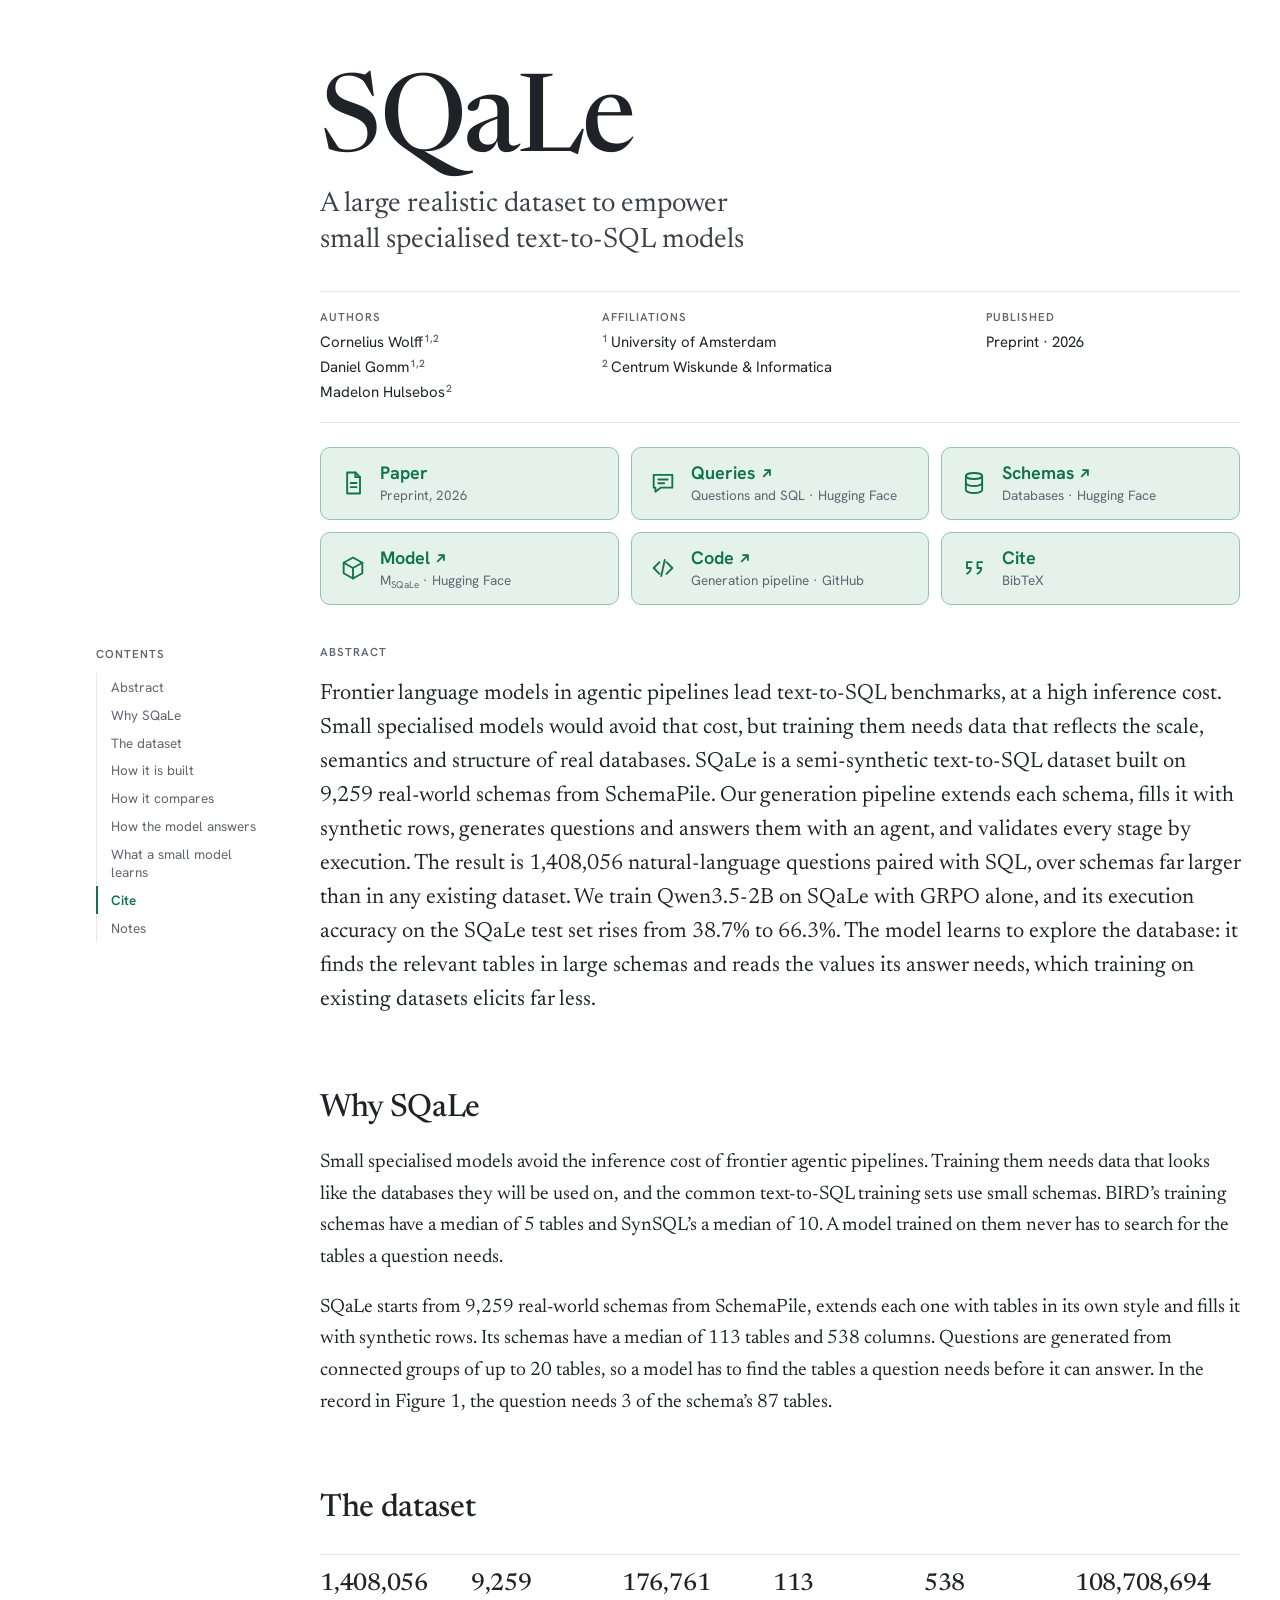
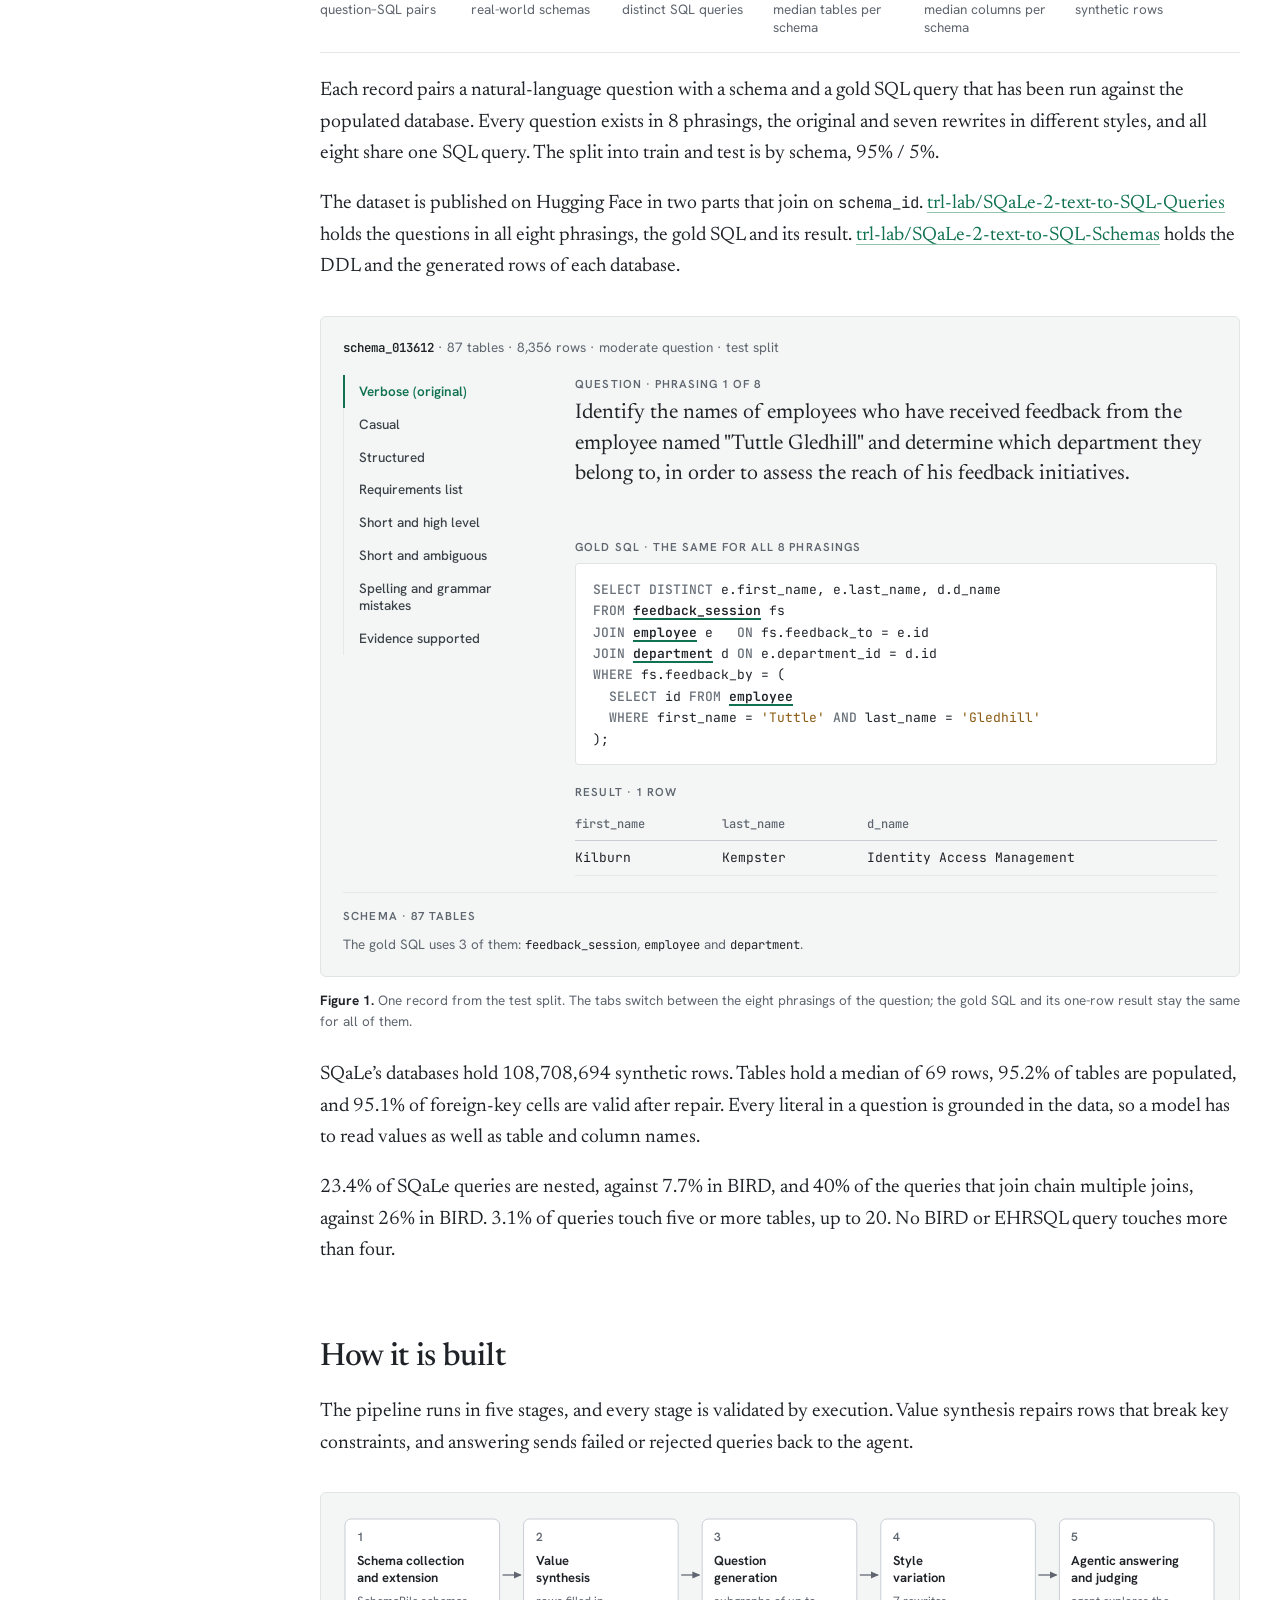
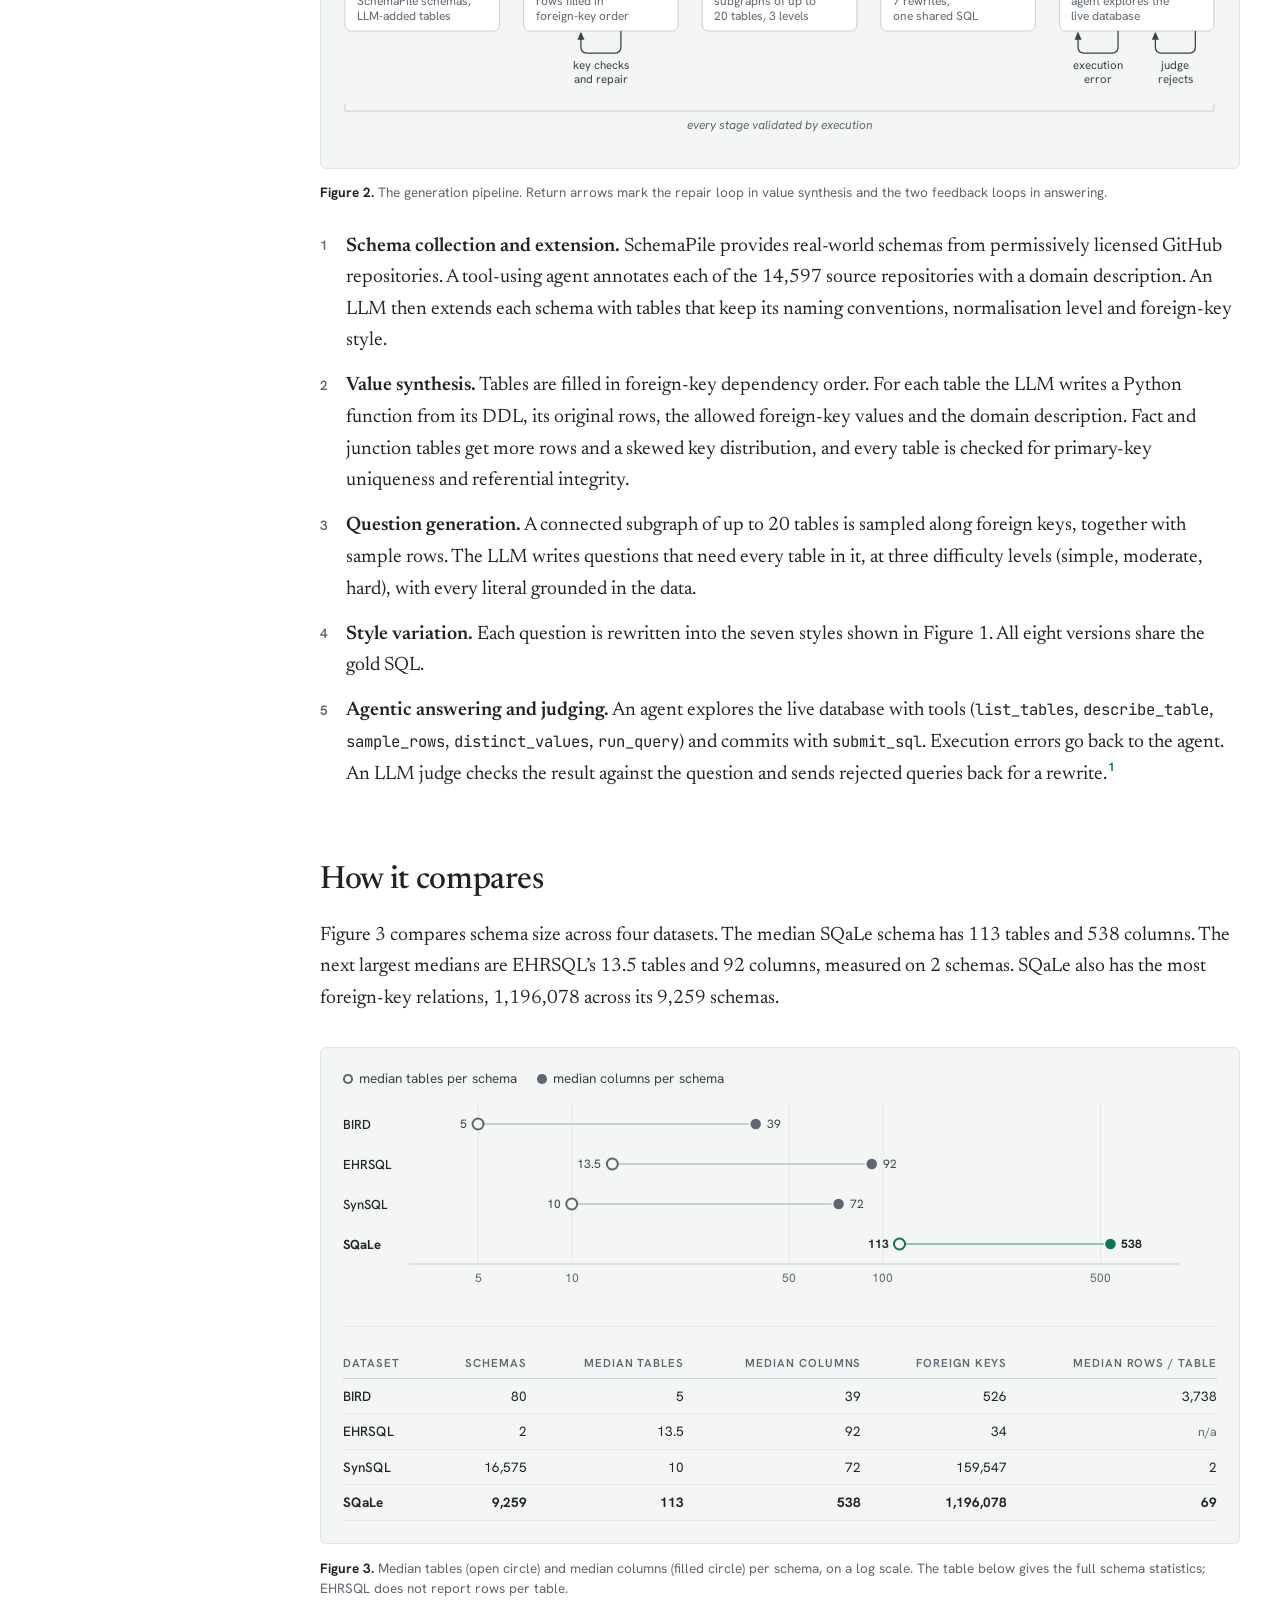
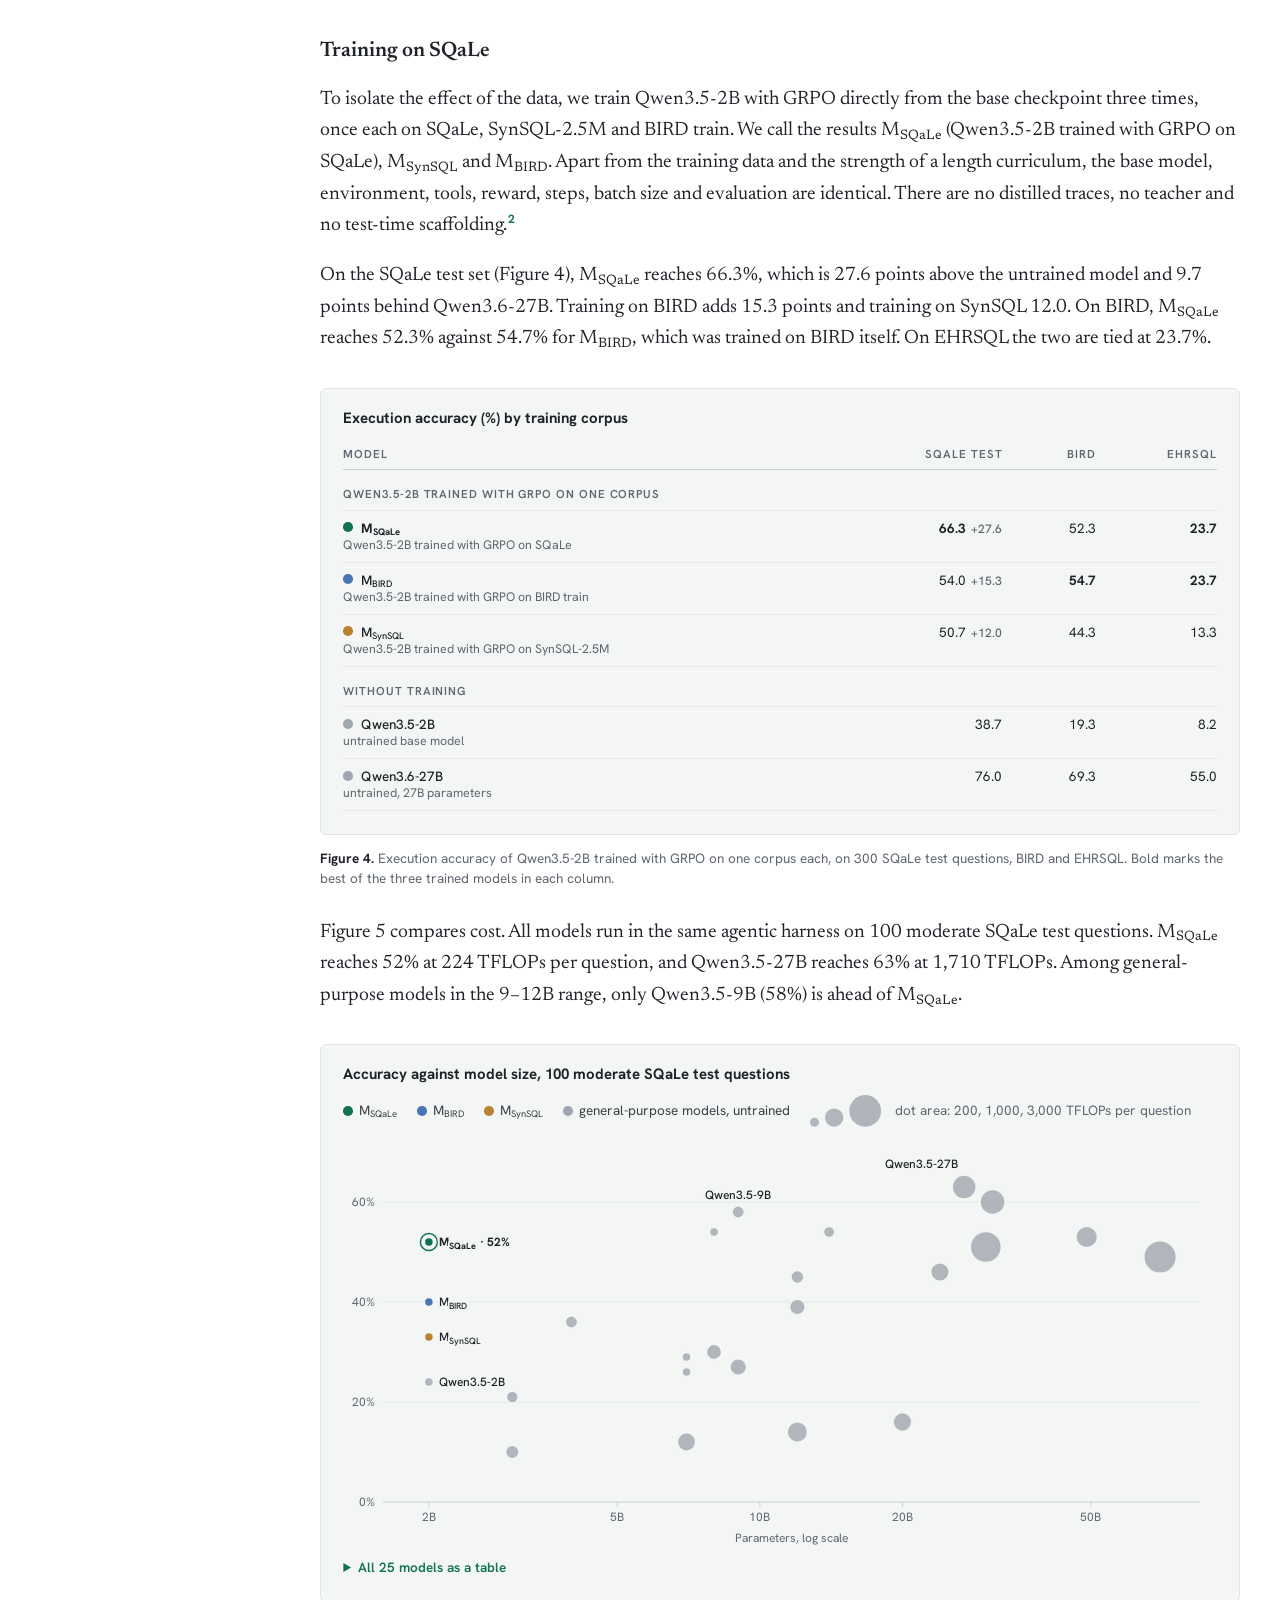
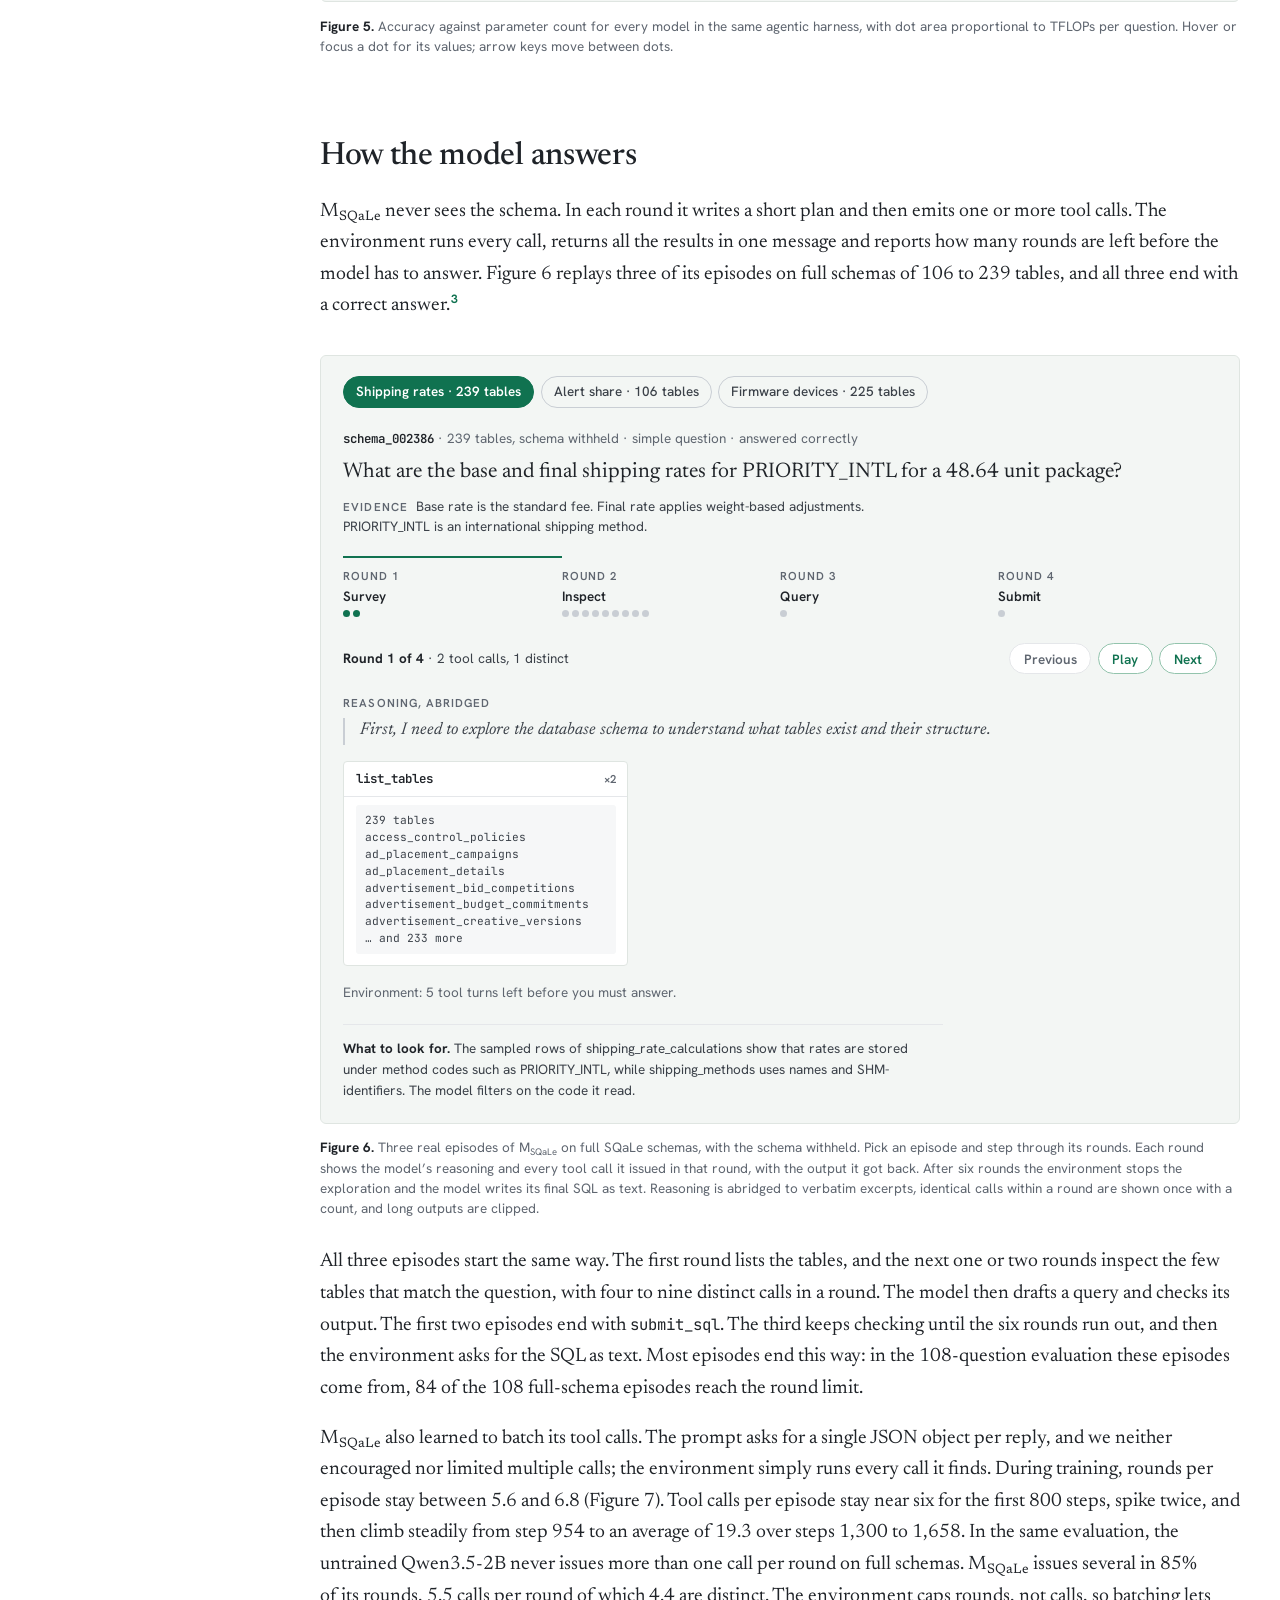
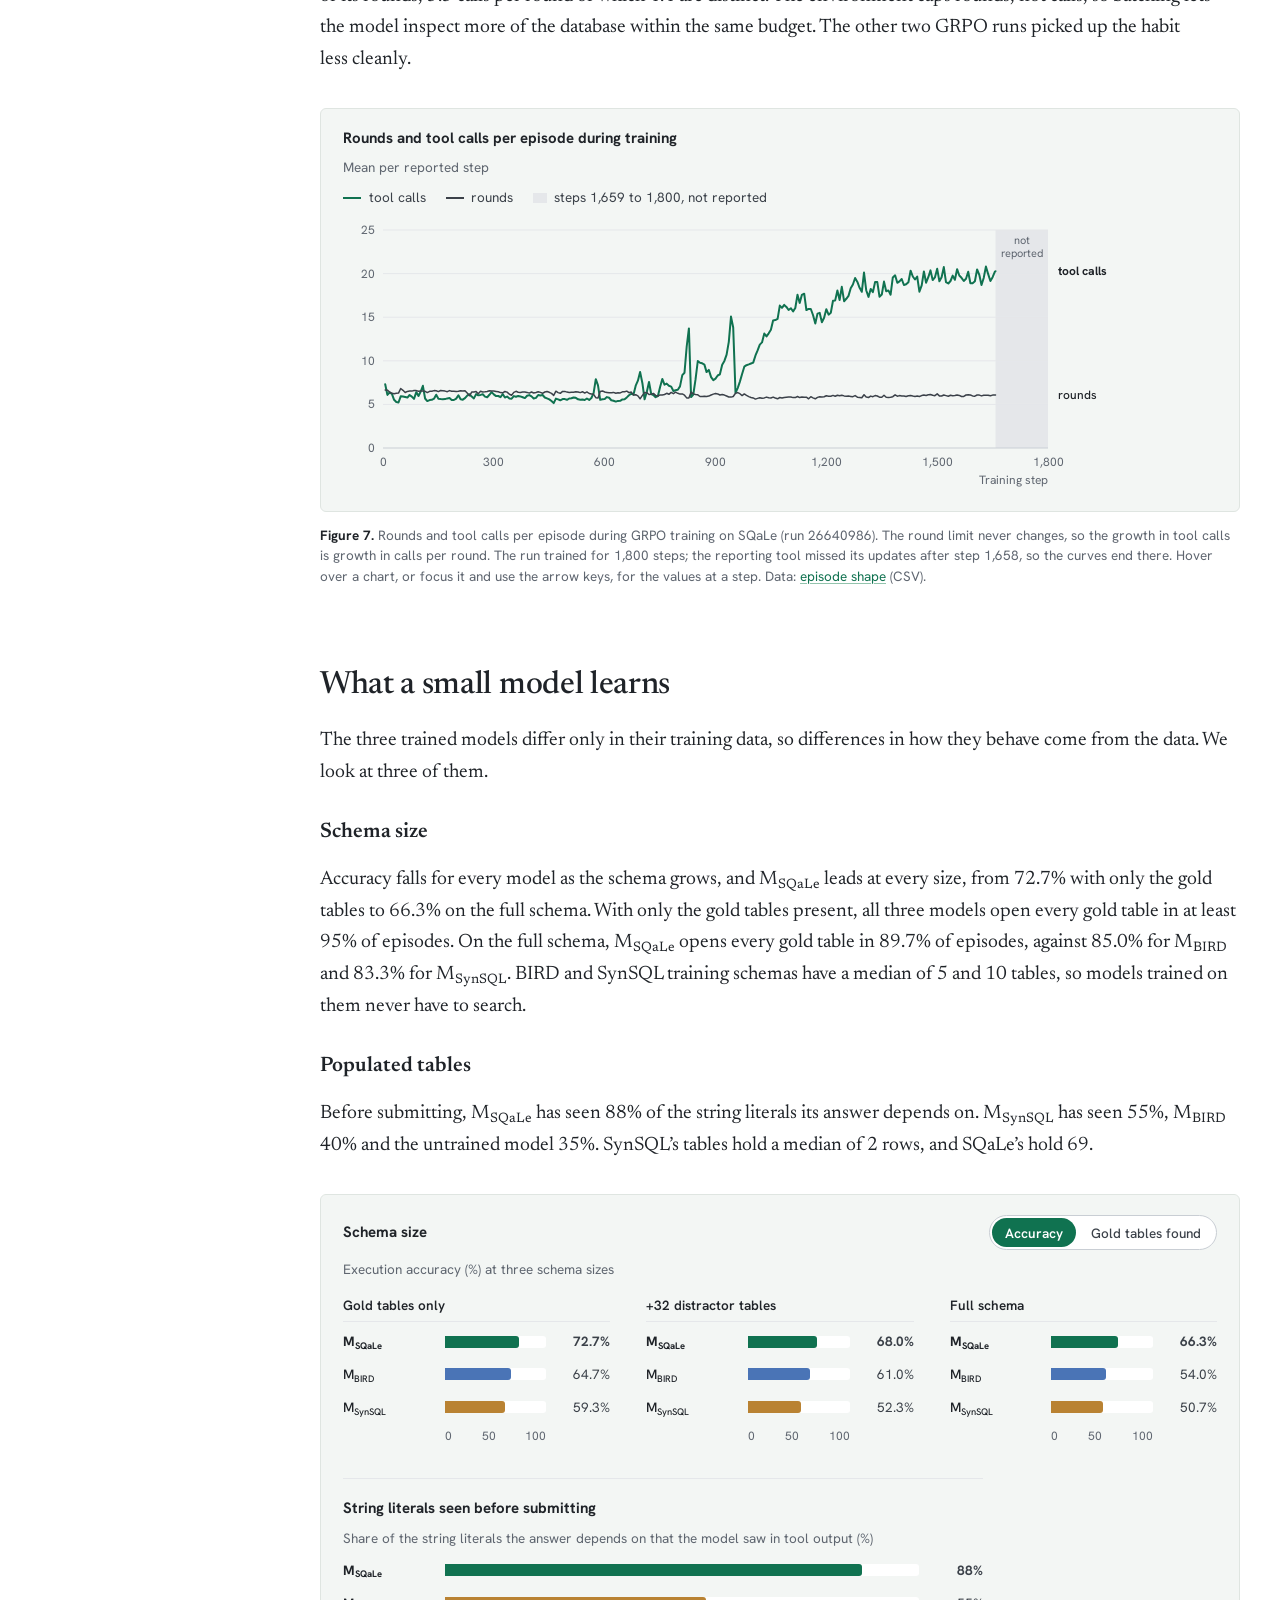
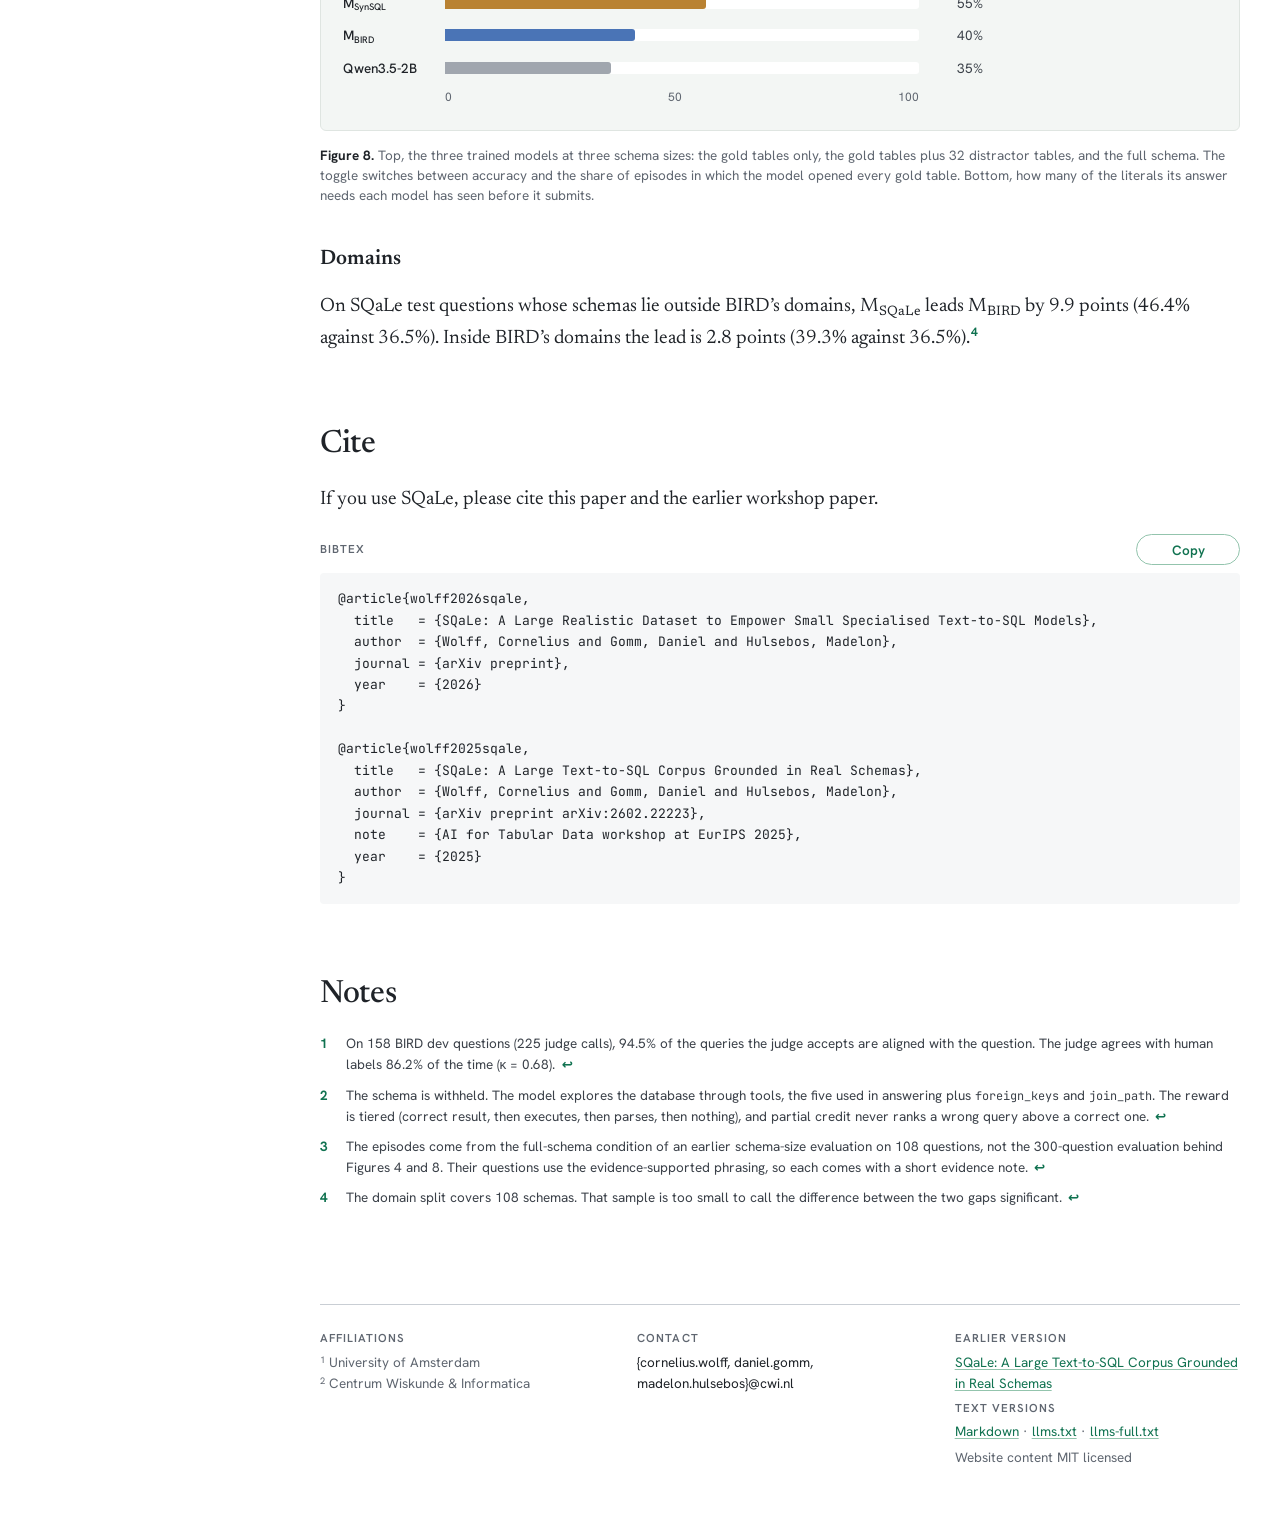
==== commit 53aaac4d: "feat: Removed confusing plots" ====
--- a/index.html
+++ b/index.html
@@ -736,7 +736,7 @@
 .byline {
   margin: 0;
   display: grid;
-  grid-template-columns: 1.1fr 1.5fr 0.8fr 1.3fr;
+  grid-template-columns: 1fr 1.4fr 1fr;
   gap: 1.25rem 1.75rem;
   border-block: 1px solid var(--rule);
   padding-block: 1rem 1.15rem;
@@ -757,19 +757,43 @@
 .byline ul, .byline ol { list-style: none; margin: 0; padding: 0; display: grid; gap: 0.15rem; }
 .byline sup { color: var(--muted); font-weight: 600; margin-left: 0.1em; }
 .affs sup { margin: 0 0.3em 0 0; }
-.byline .links { display: flex; flex-wrap: wrap; gap: 0.2rem 1rem; }
-.lnk {
-  display: inline-flex; align-items: center; gap: 0.2rem;
-  font-weight: 600; padding-block: 0.15rem;
-  text-decoration: none; border-bottom: 1px solid var(--accent-line);
-}
-.lnk:hover { border-bottom-color: var(--accent); }
-.lnk svg { width: 0.7em; height: 0.7em; stroke: var(--accent); fill: none; stroke-width: 1.6; }
+
+/* Resource links: the page's main actions, boxed under the paper information. */
+.resources { grid-column: text-start / margin-end; min-width: 0; margin-top: -0.5rem; }
+.resources ul {
+  list-style: none; margin: 0; padding: 0;
+  display: grid; grid-template-columns: repeat(3, minmax(0, 1fr)); gap: 0.75rem;
+}
+.res {
+  height: 100%; box-sizing: border-box;
+  display: grid; grid-template-columns: auto minmax(0, 1fr); column-gap: 0.85rem; row-gap: 0.1rem; align-items: center;
+  padding: 0.9rem 1.1rem;
+  border: 1px solid var(--accent-line); border-radius: 10px; background: var(--accent-soft);
+  color: var(--fg); text-decoration: none; font-family: var(--sans);
+  transition: border-color 0.15s, background-color 0.15s, box-shadow 0.15s;
+}
+.res:hover { border-color: var(--accent); background: var(--bg); box-shadow: 0 2px 10px var(--shadow); }
+.res:focus-visible { outline: 2px solid var(--accent); outline-offset: 2px; }
+.res-icon {
+  grid-row: 1 / span 2; width: 1.75rem; height: 1.75rem;
+  fill: none; stroke: var(--accent); stroke-width: 1.6; stroke-linecap: round; stroke-linejoin: round;
+}
+.res-name {
+  display: inline-flex; align-items: center; gap: 0.3rem;
+  font-size: 1.125rem; font-weight: 650; line-height: 1.25; color: var(--accent);
+}
+.res-ext { width: 0.62em; height: 0.62em; fill: none; stroke: currentColor; stroke-width: 1.6; }
+.res-sub { font-size: var(--fs-small); line-height: 1.35; color: var(--muted); min-width: 0; }
+.res-sub sub { font-size: 0.72em; }
+@media (prefers-reduced-motion: reduce) { .res { transition: none; } }
 
 @media (max-width: 999.98px) {
   .byline { grid-template-columns: 1fr 1fr; }
 }
 @media (max-width: 559.98px) {
+  .resources ul { grid-template-columns: repeat(2, minmax(0, 1fr)); gap: 0.6rem; }
+  .res { grid-template-columns: minmax(0, 1fr); row-gap: 0.35rem; padding: 0.8rem 0.85rem; }
+  .res-icon { grid-row: auto; width: 1.5rem; height: 1.5rem; }
   .byline { grid-template-columns: minmax(0, 1fr); gap: 0; padding-block: 0; }
   .by-col { grid-template-columns: 6.25rem minmax(0, 1fr); gap: 0.75rem; padding-block: 0.75rem; border-top: 1px solid var(--rule); }
   .by-col:first-child { border-top: 0; }
@@ -1005,14 +1029,8 @@
 .result .tbl td { font-family: var(--mono); font-size: 0.8125rem; }
 .result .tbl th { font-family: var(--mono); text-transform: none; letter-spacing: 0; font-size: 0.75rem; font-weight: 500; }
 .strip-wrap { display: grid; gap: 0.5rem; border-top: 1px solid var(--rule); padding-top: 0.9rem; }
-.strip { display: flex; flex-wrap: wrap; gap: 3px; }
-.cell { width: 10px; height: 10px; border-radius: 2px; background: var(--cell); }
-.cell.is-gold { background: var(--accent); }
-.strip-key { font-family: var(--sans); font-size: var(--fs-small); color: var(--muted); display: flex; flex-wrap: wrap; gap: 0.3rem 1.25rem; }
-.strip-key > span { display: inline-flex; align-items: baseline; gap: 0.45rem; }
-.strip-key .k-txt { display: inline; }
-.strip-key i { display: inline-block; width: 10px; height: 10px; border-radius: 2px; }
-.strip-key code { color: var(--fg); font-size: 0.9em; }
+.schema-used { font-family: var(--sans); font-size: var(--fs-small); line-height: 1.5; color: var(--muted); }
+.schema-used code { color: var(--fg); font-size: 0.9em; }
 
 /* ---------- SVG charts ---------- */
 .chart { position: relative; min-width: 0; }
@@ -1106,7 +1124,7 @@
 details.data summary { cursor: pointer; color: var(--accent); font-weight: 600; width: fit-content; }
 details.data[open] summary { margin-bottom: 0.6rem; }
 
-/* ---------- Figure 9: bars ---------- */
+/* ---------- Figure 8: bars ---------- */
 .f5 { container-type: inline-size; }
 .f5-head { display: flex; flex-wrap: wrap; align-items: center; justify-content: space-between; gap: 0.6rem 1.5rem; }
 .seg { display: inline-flex; border: 1px solid var(--rule-strong); border-radius: 999px; padding: 2px; gap: 2px; background: var(--raised); }
@@ -1145,7 +1163,7 @@
 .bar-scale span:nth-child(2) { display: flex; justify-content: space-between; }
 .lit { max-width: var(--w-text); }
 
-/* ---------- Figure 7: episodes ---------- */
+/* ---------- Figure 6: episodes ---------- */
 .ep { container-type: inline-size; display: grid; gap: 1.25rem; }
 .ep-pick { display: flex; flex-wrap: wrap; gap: 0.4rem; }
 /* keep the pill style; Figure 1's container query restyles .tab in wide containers */
@@ -1155,13 +1173,6 @@
 .ep-q { display: grid; gap: 0.5rem; }
 .ep-hint { font-family: var(--sans); font-size: var(--fs-small); line-height: 1.5; color: var(--fg-2); max-width: 70ch; }
 .ep-hint .label { margin-right: 0.5rem; }
-.ep-map { display: grid; gap: 0.5rem; border-top: 1px solid var(--rule); padding-top: 0.9rem; }
-.ep-map-head { display: flex; flex-wrap: wrap; justify-content: space-between; gap: 0.25rem 1rem; align-items: baseline; }
-.ep-count { font-family: var(--sans); font-size: var(--fs-small); color: var(--fg-2); font-variant-numeric: tabular-nums; }
-.cell.is-seen { background: var(--accent-line); }
-.cell.is-now { box-shadow: 0 0 0 1.5px var(--bg), 0 0 0 3px var(--fg); }
-.cell.is-used { background: var(--accent); }
-.strip-key .cell { flex: none; }
 
 .ep-rail {
   list-style: none; margin: 0; padding: 0;
@@ -1292,19 +1303,17 @@
       <dt>Published</dt>
       <dd>Preprint · 2026</dd>
     </div>
-    <div class="by-col">
-      <dt>Links</dt>
-      <dd><ul class="links">
-        <!-- TODO: arXiv URL -->
-        <li><a class="lnk" href="#">Paper</a></li>
-        <li><a class="lnk" href="https://huggingface.co/datasets/trl-lab/SQaLe-2-text-to-SQL-Queries" target="_blank" rel="noopener" title="Questions and SQL on Hugging Face">Queries<svg viewBox="0 0 10 10" aria-hidden="true"><path d="M3 2h5v5M8 2 2 8"/></svg></a></li>
-        <li><a class="lnk" href="https://huggingface.co/datasets/trl-lab/SQaLe-2-text-to-SQL-Schemas" target="_blank" rel="noopener" title="Schemas and databases on Hugging Face">Schemas<svg viewBox="0 0 10 10" aria-hidden="true"><path d="M3 2h5v5M8 2 2 8"/></svg></a></li>
-        <li><a class="lnk" href="https://github.com/trl-lab/SQaLe_2" target="_blank" rel="noopener" title="Code on GitHub">Code<svg viewBox="0 0 10 10" aria-hidden="true"><path d="M3 2h5v5M8 2 2 8"/></svg></a></li>
-        <li><a class="lnk" href="https://huggingface.co/trl-lab/qwen3.5-2b-grpo-sqale" target="_blank" rel="noopener" title="Model on Hugging Face">Model<svg viewBox="0 0 10 10" aria-hidden="true"><path d="M3 2h5v5M8 2 2 8"/></svg></a></li>
-        <li><a class="lnk" href="#cite">Cite</a></li>
-      </ul></dd>
-    </div>
   </dl>
+  <nav class="resources" aria-label="Paper, data, model and code">
+    <ul>
+      <li><!-- TODO: arXiv URL --><a class="res" href="#"><svg class="res-icon" viewBox="0 0 24 24" aria-hidden="true"><path d="M7 3h7l4 4v14H7z"/><path d="M14 3v4h4"/><path d="M10 12h5M10 15.5h5"/></svg><span class="res-name">Paper</span><span class="res-sub">Preprint, 2026</span></a></li>
+      <li><a class="res" href="https://huggingface.co/datasets/trl-lab/SQaLe-2-text-to-SQL-Queries" target="_blank" rel="noopener"><svg class="res-icon" viewBox="0 0 24 24" aria-hidden="true"><path d="M4 5h16v11H10l-4.5 3.5V16H4z"/><path d="M8 9h8M8 12.2h5"/></svg><span class="res-name">Queries<svg class="res-ext" viewBox="0 0 10 10" aria-hidden="true"><path d="M3 2h5v5M8 2 2 8"/></svg></span><span class="res-sub">Questions and SQL · Hugging Face</span></a></li>
+      <li><a class="res" href="https://huggingface.co/datasets/trl-lab/SQaLe-2-text-to-SQL-Schemas" target="_blank" rel="noopener"><svg class="res-icon" viewBox="0 0 24 24" aria-hidden="true"><ellipse cx="12" cy="6" rx="7" ry="2.6"/><path d="M5 6v12c0 1.4 3.1 2.6 7 2.6s7-1.2 7-2.6V6"/><path d="M5 12c0 1.4 3.1 2.6 7 2.6s7-1.2 7-2.6"/></svg><span class="res-name">Schemas<svg class="res-ext" viewBox="0 0 10 10" aria-hidden="true"><path d="M3 2h5v5M8 2 2 8"/></svg></span><span class="res-sub">Databases · Hugging Face</span></a></li>
+      <li><a class="res" href="https://huggingface.co/trl-lab/qwen3.5-2b-grpo-sqale" target="_blank" rel="noopener"><svg class="res-icon" viewBox="0 0 24 24" aria-hidden="true"><path d="M12 3 20 7.5v9L12 21l-8-4.5v-9z"/><path d="M4 7.5 12 12l8-4.5M12 12v9"/></svg><span class="res-name">Model<svg class="res-ext" viewBox="0 0 10 10" aria-hidden="true"><path d="M3 2h5v5M8 2 2 8"/></svg></span><span class="res-sub">M<sub>SQaLe</sub> · Hugging Face</span></a></li>
+      <li><a class="res" href="https://github.com/trl-lab/SQaLe_2" target="_blank" rel="noopener"><svg class="res-icon" viewBox="0 0 24 24" aria-hidden="true"><path d="M9 7 4 12l5 5M15 7l5 5-5 5M13.5 5l-3 14"/></svg><span class="res-name">Code<svg class="res-ext" viewBox="0 0 10 10" aria-hidden="true"><path d="M3 2h5v5M8 2 2 8"/></svg></span><span class="res-sub">Generation pipeline · GitHub</span></a></li>
+      <li><a class="res" href="#cite"><svg class="res-icon" viewBox="0 0 24 24" aria-hidden="true"><path d="M10 7H6v5h3.2c0 2.6-1 3.8-3.2 4.8M19 7h-4v5h3.2c0 2.6-1 3.8-3.2 4.8"/></svg><span class="res-name">Cite</span><span class="res-sub">BibTeX</span></a></li>
+    </ul>
+  </nav>
 </header>
 
 <div class="layout">
@@ -1373,11 +1382,10 @@
           </div>
           <div class="strip-wrap">
             <span class="label" id="strip-label">Schema</span>
-            <div class="strip" id="schema-strip" role="img"></div>
-            <div class="strip-key" id="strip-key"></div>
+            <p class="schema-used" id="schema-used"></p>
           </div>
         </div>
-        <figcaption id="cap-1"><b>Figure 1.</b> One record from the test split. The tabs switch between the eight phrasings of the question; the gold SQL and its one-row result stay the same for all of them. Each square below is one of the schema’s 87 tables, and the 3 in green are the ones the SQL uses.</figcaption>
+        <figcaption id="cap-1"><b>Figure 1.</b> One record from the test split. The tabs switch between the eight phrasings of the question; the gold SQL and its one-row result stay the same for all of them.</figcaption>
       </figure>
 
       <p>SQaLe’s databases hold 108,708,694 synthetic rows. Tables hold a median of 69 rows, 95.2% of tables are populated, and 95.1% of foreign-key cells are valid after repair. Every literal in a question is grounded in the data, so a model has to read values as well as table and column names.</p>
@@ -1425,20 +1433,7 @@
       <h3>Training on SQaLe</h3>
       <p>To isolate the effect of the data, we train Qwen3.5-2B with GRPO directly from the base checkpoint three times, once each on SQaLe, SynSQL-2.5M and BIRD train. We call the results <span class="m">M<sub>SQaLe</sub></span> (Qwen3.5-2B trained with GRPO on SQaLe), <span class="m">M<sub>SynSQL</sub></span> and <span class="m">M<sub>BIRD</sub></span>. Apart from the training data and the strength of a length curriculum, the base model, environment, tools, reward, steps, batch size and evaluation are identical. There are no distilled traces, no teacher and no test-time scaffolding.<sup class="sn-ref"><a href="#sn-2" id="snr-2" aria-label="Note 2">2</a></sup></p>
 
-      <p>Figure&nbsp;4 shows how the outcome of the rollouts changes during training. Over the first 30 steps, 43% of rollouts end without a query that parses and 12% return the gold result. Over the last 200 reported steps, under 1% are invalid and 45% return the gold result.</p>
-
-      <figure class="fig wide" id="fig-train-outcome" aria-labelledby="cap-4">
-        <div class="fig-body">
-          <div class="fig-panel">
-            <p class="panel-title">Outcome of the rollouts during training</p>
-            <p class="panel-sub">Share of rollouts per reported step (%), by reward tier; moving average over 9 reported steps, unsmoothed values in grey</p>
-            <div class="legend" id="tr-outcome-legend"></div>
-            <div class="chart tr" id="tr-outcome" tabindex="0" role="img" aria-label="Line chart over 1,800 training steps. The share of rollouts that return the gold result rises from 12% to about 45%; invalid rollouts fall from 43% to under 1%; rollouts that execute with a wrong result settle around 55%; parse-only rollouts stay under 11%. Steps after 1,658 were not reported."><div class="tip" id="tr-outcome-tip" hidden role="status"></div></div>
-          </div>
-        </div>
-        <figcaption id="cap-4"><b>Figure 4.</b> Reward tiers of the rollouts during GRPO training on SQaLe (run 26640986): the query returns the gold result, executes with a different result, only parses, or is invalid. Coloured lines are centred moving averages over 9 reported steps (54 training steps); grey lines show the unsmoothed values. The moving averages leave out step 1,658, which the export logs twice with diverging values; the grey lines still show it. The run trained for 1,800 steps; the reporting tool missed its updates after step 1,658, so the curves end there. Hover over a chart, or focus it and use the arrow keys, for the values at a step. Data: <a href="assets/training/26640986-Outcome-mix.csv" target="_blank" rel="noopener">outcome mix</a> and <a href="assets/training/26640986-Episode-shape.csv" target="_blank" rel="noopener">episode shape</a> (CSV).</figcaption>
-      </figure>
-      <p>On the SQaLe test set (Figure&nbsp;5), <span class="m">M<sub>SQaLe</sub></span> reaches 66.3%, which is 27.6 points above the untrained model and 9.7 points behind Qwen3.6-27B. Training on BIRD adds 15.3 points and training on SynSQL 12.0. On BIRD, <span class="m">M<sub>SQaLe</sub></span> reaches 52.3% against 54.7% for <span class="m">M<sub>BIRD</sub></span>, which was trained on BIRD itself. On EHRSQL the two are tied at 23.7%.</p>
+     <p>On the SQaLe test set (Figure&nbsp;4), <span class="m">M<sub>SQaLe</sub></span> reaches 66.3%, which is 27.6 points above the untrained model and 9.7 points behind Qwen3.6-27B. Training on BIRD adds 15.3 points and training on SynSQL 12.0. On BIRD, <span class="m">M<sub>SQaLe</sub></span> reaches 52.3% against 54.7% for <span class="m">M<sub>BIRD</sub></span>, which was trained on BIRD itself. On EHRSQL the two are tied at 23.7%.</p>
 
       <figure class="fig wide" id="fig-results" aria-labelledby="cap-5">
         <div class="fig-body">
@@ -1447,10 +1442,10 @@
             <div class="table-wrap"><table class="tbl" id="matrix-table"></table></div>
           </div>
         </div>
-        <figcaption id="cap-5"><b>Figure 5.</b> Execution accuracy of Qwen3.5-2B trained with GRPO on one corpus each, on 300 SQaLe test questions, BIRD and EHRSQL. Bold marks the best of the three trained models in each column.</figcaption>
+        <figcaption id="cap-5"><b>Figure 4.</b> Execution accuracy of Qwen3.5-2B trained with GRPO on one corpus each, on 300 SQaLe test questions, BIRD and EHRSQL. Bold marks the best of the three trained models in each column.</figcaption>
       </figure>
 
-      <p>Figure&nbsp;6 compares cost. All models run in the same agentic harness on 100 moderate SQaLe test questions. <span class="m">M<sub>SQaLe</sub></span> reaches 52% at 224 TFLOPs per question, and Qwen3.5-27B reaches 63% at 1,710 TFLOPs. Among general-purpose models in the 9–12B range, only Qwen3.5-9B (58%) is ahead of <span class="m">M<sub>SQaLe</sub></span>.</p>
+      <p>Figure&nbsp;5 compares cost. All models run in the same agentic harness on 100 moderate SQaLe test questions. <span class="m">M<sub>SQaLe</sub></span> reaches 52% at 224 TFLOPs per question, and Qwen3.5-27B reaches 63% at 1,710 TFLOPs. Among general-purpose models in the 9–12B range, only Qwen3.5-9B (58%) is ahead of <span class="m">M<sub>SQaLe</sub></span>.</p>
 
       <figure class="fig wide" id="fig-size" aria-labelledby="cap-6">
         <div class="fig-body">
@@ -1464,13 +1459,13 @@
             </details>
           </div>
         </div>
-        <figcaption id="cap-6"><b>Figure 6.</b> Accuracy against parameter count for every model in the same agentic harness, with dot area proportional to TFLOPs per question. Hover or focus a dot for its values; arrow keys move between dots.</figcaption>
+        <figcaption id="cap-6"><b>Figure 5.</b> Accuracy against parameter count for every model in the same agentic harness, with dot area proportional to TFLOPs per question. Hover or focus a dot for its values; arrow keys move between dots.</figcaption>
       </figure>
     </section>
 
     <section class="sec" id="episode" aria-labelledby="h-episode">
       <h2 id="h-episode">How the model answers</h2>
-      <p><span class="m">M<sub>SQaLe</sub></span> never sees the schema. In each round it writes a short plan and then emits one or more tool calls. The environment runs every call, returns all the results in one message and reports how many rounds are left before the model has to answer. Figure&nbsp;7 replays three of its episodes on full schemas of 106 to 239 tables, and all three end with a correct answer.<sup class="sn-ref"><a href="#sn-3" id="snr-3" aria-label="Note 3">3</a></sup></p>
+      <p><span class="m">M<sub>SQaLe</sub></span> never sees the schema. In each round it writes a short plan and then emits one or more tool calls. The environment runs every call, returns all the results in one message and reports how many rounds are left before the model has to answer. Figure&nbsp;6 replays three of its episodes on full schemas of 106 to 239 tables, and all three end with a correct answer.<sup class="sn-ref"><a href="#sn-3" id="snr-3" aria-label="Note 3">3</a></sup></p>
 
       <figure class="fig wide" id="fig-episode" aria-labelledby="cap-7">
         <div class="fig-body ep">
@@ -1479,19 +1474,6 @@
             <p class="rec-meta" id="ep-meta"></p>
             <p class="q-text" id="ep-question"></p>
             <p class="ep-hint" id="ep-hint"></p>
-          </div>
-          <div class="ep-map">
-            <div class="ep-map-head">
-              <span class="label" id="ep-map-label">Schema</span>
-              <span class="ep-count" id="ep-count" aria-live="polite"></span>
-            </div>
-            <div class="strip" id="ep-strip" role="img"></div>
-            <div class="strip-key" aria-hidden="true">
-              <span><i class="cell is-seen"></i>inspected</span>
-              <span><i class="cell is-seen is-now"></i>inspected in this round</span>
-              <span><i class="cell is-used"></i>used by the final SQL</span>
-              <span><i class="cell"></i>not inspected</span>
-            </div>
           </div>
           <ol class="ep-rail" role="tablist" aria-label="Rounds" id="ep-rail"></ol>
           <div class="ep-bar">
@@ -1512,12 +1494,12 @@
           </div>
           <p class="ep-note" id="ep-note"></p>
         </div>
-        <figcaption id="cap-7"><b>Figure 7.</b> Three real episodes of <span class="m">M<sub>SQaLe</sub></span> on full SQaLe schemas, with the schema withheld. Pick an episode and step through its rounds. Each round shows the model’s reasoning and every tool call it issued in that round, with the output it got back. After six rounds the environment stops the exploration and the model writes its final SQL as text. Each square is one table of the schema. Reasoning is abridged to verbatim excerpts, identical calls within a round are shown once with a count, and long outputs are clipped.</figcaption>
+        <figcaption id="cap-7"><b>Figure 6.</b> Three real episodes of <span class="m">M<sub>SQaLe</sub></span> on full SQaLe schemas, with the schema withheld. Pick an episode and step through its rounds. Each round shows the model’s reasoning and every tool call it issued in that round, with the output it got back. After six rounds the environment stops the exploration and the model writes its final SQL as text. Reasoning is abridged to verbatim excerpts, identical calls within a round are shown once with a count, and long outputs are clipped.</figcaption>
       </figure>
 
       <p>All three episodes start the same way. The first round lists the tables, and the next one or two rounds inspect the few tables that match the question, with four to nine distinct calls in a round. The model then drafts a query and checks its output. The first two episodes end with <code>submit_sql</code>. The third keeps checking until the six rounds run out, and then the environment asks for the SQL as text. Most episodes end this way: in the 108-question evaluation these episodes come from, 84 of the 108 full-schema episodes reach the round limit.</p>
 
-      <p><span class="m">M<sub>SQaLe</sub></span> also learned to batch its tool calls. The prompt asks for a single JSON object per reply, and we neither encouraged nor limited multiple calls; the environment simply runs every call it finds. During training, rounds per episode stay between 5.6 and 6.8 (Figure&nbsp;8). Tool calls per episode stay near six for the first 800 steps, spike twice, and then climb steadily from step 954 to an average of 19.3 over steps 1,300 to 1,658. In the same evaluation, the untrained Qwen3.5-2B never issues more than one call per round on full schemas. <span class="m">M<sub>SQaLe</sub></span> issues several in 85% of its rounds, 5.5 calls per round of which 4.4 are distinct. The environment caps rounds, not calls, so batching lets the model inspect more of the database within the same budget. The other two GRPO runs picked up the habit less cleanly.</p>
+      <p><span class="m">M<sub>SQaLe</sub></span> also learned to batch its tool calls. The prompt asks for a single JSON object per reply, and we neither encouraged nor limited multiple calls; the environment simply runs every call it finds. During training, rounds per episode stay between 5.6 and 6.8 (Figure&nbsp;7). Tool calls per episode stay near six for the first 800 steps, spike twice, and then climb steadily from step 954 to an average of 19.3 over steps 1,300 to 1,658. In the same evaluation, the untrained Qwen3.5-2B never issues more than one call per round on full schemas. <span class="m">M<sub>SQaLe</sub></span> issues several in 85% of its rounds, 5.5 calls per round of which 4.4 are distinct. The environment caps rounds, not calls, so batching lets the model inspect more of the database within the same budget. The other two GRPO runs picked up the habit less cleanly.</p>
 
       <figure class="fig wide" id="fig-train-shape" aria-labelledby="cap-8">
         <div class="fig-body">
@@ -1528,7 +1510,7 @@
             <div class="chart tr" id="tr-shape" tabindex="0" role="img" aria-label="Line chart over 1,800 training steps. Rounds per episode stay between 5.6 and 6.8. Tool calls per episode stay near 6 until step 800, spike twice, climb from step 954 and average 19.3 from step 1,300. Steps after 1,658 were not reported."><div class="tip" id="tr-shape-tip" hidden role="status"></div></div>
           </div>
         </div>
-        <figcaption id="cap-8"><b>Figure 8.</b> Rounds and tool calls per episode during GRPO training on SQaLe (same run as Figure&nbsp;4). The round limit never changes, so the growth in tool calls is growth in calls per round. The run trained for 1,800 steps; the reporting tool missed its updates after step 1,658, so the curves end there. Hover over a chart, or focus it and use the arrow keys, for the values at a step. Data: <a href="assets/training/26640986-Outcome-mix.csv" target="_blank" rel="noopener">outcome mix</a> and <a href="assets/training/26640986-Episode-shape.csv" target="_blank" rel="noopener">episode shape</a> (CSV).</figcaption>
+        <figcaption id="cap-8"><b>Figure 7.</b> Rounds and tool calls per episode during GRPO training on SQaLe (run 26640986). The round limit never changes, so the growth in tool calls is growth in calls per round. The run trained for 1,800 steps; the reporting tool missed its updates after step 1,658, so the curves end there. Hover over a chart, or focus it and use the arrow keys, for the values at a step. Data: <a href="assets/training/26640986-Episode-shape.csv" target="_blank" rel="noopener">episode shape</a> (CSV).</figcaption>
       </figure>
     </section>
 
@@ -1561,7 +1543,7 @@
             <div class="mpanel" id="literals"></div>
           </div>
         </div>
-        <figcaption id="cap-9"><b>Figure 9.</b> Top, the three trained models at three schema sizes: the gold tables only, the gold tables plus 32 distractor tables, and the full schema. The toggle switches between accuracy and the share of episodes in which the model opened every gold table. Bottom, how many of the literals its answer needs each model has seen before it submits.</figcaption>
+        <figcaption id="cap-9"><b>Figure 8.</b> Top, the three trained models at three schema sizes: the gold tables only, the gold tables plus 32 distractor tables, and the full schema. The toggle switches between accuracy and the share of episodes in which the model opened every gold table. Bottom, how many of the literals its answer needs each model has seen before it submits.</figcaption>
       </figure>
 
       <h3>Domains</h3>
@@ -1586,7 +1568,7 @@
       <ol class="notes-list">
         <li id="sn-1"><span>On 158 BIRD dev questions (225 judge calls), 94.5% of the queries the judge accepts are aligned with the question. The judge agrees with human labels 86.2% of the time (κ&nbsp;=&nbsp;0.68).<a class="back" href="#snr-1" aria-label="Back to note 1 in the text">↩</a></span></li>
         <li id="sn-2"><span>The schema is withheld. The model explores the database through tools, the five used in answering plus <code>foreign_keys</code> and <code>join_path</code>. The reward is tiered (correct result, then executes, then parses, then nothing), and partial credit never ranks a wrong query above a correct one.<a class="back" href="#snr-2" aria-label="Back to note 2 in the text">↩</a></span></li>
-        <li id="sn-3"><span>The episodes come from the full-schema condition of an earlier schema-size evaluation on 108 questions, not the 300-question evaluation behind Figures&nbsp;5 and&nbsp;9. Their questions use the evidence-supported phrasing, so each comes with a short evidence note.<a class="back" href="#snr-3" aria-label="Back to note 3 in the text">↩</a></span></li>
+        <li id="sn-3"><span>The episodes come from the full-schema condition of an earlier schema-size evaluation on 108 questions, not the 300-question evaluation behind Figures&nbsp;4 and&nbsp;8. Their questions use the evidence-supported phrasing, so each comes with a short evidence note.<a class="back" href="#snr-3" aria-label="Back to note 3 in the text">↩</a></span></li>
         <li id="sn-4"><span>The domain split covers 108 schemas. That sample is too small to call the difference between the two gaps significant.<a class="back" href="#snr-4" aria-label="Back to note 4 in the text">↩</a></span></li>
       </ol>
     </section>
@@ -1728,24 +1710,15 @@
       row.forEach(function (v) { el('td', null, r, v); });
     });
 
-    var strip = document.getElementById('schema-strip');
     var goldNames = sc.gold.map(function (i) { return sc.tables[i]; });
-    sc.tables.forEach(function (name, i) {
-      el('span', { class: 'cell' + (sc.gold.indexOf(i) >= 0 ? ' is-gold' : ''), title: name }, strip);
-    });
-    strip.setAttribute('aria-label', sc.tables.length + ' tables in the schema; the gold SQL uses ' + goldNames.length + ': ' + goldNames.join(', '));
     document.getElementById('strip-label').textContent = 'Schema · ' + sc.tables.length + ' tables';
-    var key = document.getElementById('strip-key');
-    var k1 = el('span', null, key);
-    el('i', { class: 'cell is-gold' }, k1);
-    var k1t = el('span', { class: 'k-txt' }, k1, 'used by the gold SQL (' + goldNames.length + '): ');
+    var usedLine = document.getElementById('schema-used');
+    usedLine.appendChild(document.createTextNode('The gold SQL uses ' + goldNames.length + ' of them: '));
     goldNames.forEach(function (n, j) {
-      el('code', null, k1t, n);
-      if (j < goldNames.length - 1) k1t.appendChild(document.createTextNode(', '));
-    });
-    var k2 = el('span', null, key);
-    el('i', { class: 'cell' }, k2);
-    k2.appendChild(document.createTextNode('other tables (' + (sc.tables.length - goldNames.length) + ')'));
+      el('code', null, usedLine, n);
+      var sep = j === goldNames.length - 1 ? '.' : j === goldNames.length - 2 ? ' and ' : ', ';
+      usedLine.appendChild(document.createTextNode(sep));
+    });
   }
 
   function esc(s) { return s.replace(/&/g, '&amp;').replace(/</g, '&lt;').replace(/>/g, '&gt;'); }
@@ -1920,7 +1893,7 @@
     });
   }
 
-  /* ---------- Figures 5 and 6: matrix, size/compute ---------- */
+  /* ---------- Figures 4 and 5: matrix, size/compute ---------- */
   function buildMatrix() {
     var t = document.getElementById('matrix-table');
     var head = el('tr', null, el('thead', null, t));
@@ -2112,7 +2085,7 @@
     });
   }
 
-  /* ---------- Figure 9: what SQaLe teaches ---------- */
+  /* ---------- Figure 8: what SQaLe teaches ---------- */
   var scaleBars = [];
   var SCALE_SUB = ['Execution accuracy (%) at three schema sizes', 'Share of episodes in which the model opened every gold table (%) at three schema sizes'];
   function barRow(parent, name, value, decimals) {
@@ -2165,18 +2138,17 @@
     scaleRow(lit);
   }
 
-  /* ---------- Figure 7: episodes ---------- */
+  /* ---------- Figure 6: episodes ---------- */
   function buildEpisode() {
     var E = D.episodes;
     if (!E || !E.length) return;
     var tabsEl = document.getElementById('ep-tabs');
     var rail = document.getElementById('ep-rail');
-    var strip = document.getElementById('ep-strip');
     var callsEl = document.getElementById('ep-calls');
     var prev = document.getElementById('ep-prev');
     var next = document.getElementById('ep-next');
     var play = document.getElementById('ep-play');
-    var cur = 0, round = 0, cells = [], steps = [], timer = null;
+    var cur = 0, round = 0, steps = [], timer = null;
     var reduce = window.matchMedia && window.matchMedia('(prefers-reduced-motion: reduce)').matches;
 
     function plural(n, one, many) { return n + ' ' + (n === 1 ? one : many); }
@@ -2247,10 +2219,6 @@
       hint.textContent = '';
       el('span', { class: 'label' }, hint, 'Evidence');
       hint.appendChild(document.createTextNode(ep.hint));
-      document.getElementById('ep-map-label').textContent = 'Schema · ' + ep.nTables + ' tables';
-
-      strip.textContent = '';
-      cells = ep.tables.map(function (name) { return el('span', { class: 'cell', title: name }, strip); });
 
       rail.textContent = '';
       rail.style.setProperty('--n', ep.rounds.length);
@@ -2285,23 +2253,6 @@
       });
       document.getElementById('ep-round').setAttribute('aria-labelledby', 'ep-step-' + k);
       if (focus) steps[k].focus();
-
-      /* schema map: inspected up to this round, ringed for this round */
-      var seen = {}, now = {};
-      for (var j = 0; j <= k; j++) ep.rounds[j].calls.forEach(function (c) {
-        c.t.forEach(function (t) { seen[t] = 1; if (j === k) now[t] = 1; });
-      });
-      var used = {};
-      if (last) ep.final.used.forEach(function (t) { used[t] = 1; });
-      cells.forEach(function (c, i) {
-        c.className = 'cell' + (used[i] ? ' is-used' : seen[i] ? ' is-seen' : '') + (now[i] ? ' is-now' : '');
-      });
-      var nSeen = Object.keys(seen).length;
-      var count = 'Inspected ' + nSeen + ' of ' + ep.nTables + ' tables';
-      if (last) count += ' · the final SQL uses ' + ep.final.used.length;
-      document.getElementById('ep-count').textContent = count;
-      strip.setAttribute('aria-label', ep.nTables + ' tables in the schema. ' + count + ': ' +
-        Object.keys(seen).map(function (i) { return ep.tables[i]; }).join(', '));
 
       var distinct = rd.calls.length;
       var nTool = ep.rounds.filter(function (r) { return !r.forced; }).length;
@@ -2380,21 +2331,8 @@
     pick(0, false);
   }
 
-  /* ---------- Figures 4 and 8: training curves ---------- */
+  /* ---------- Figure 7: training curves ---------- */
   var TRAIN = {
-    'tr-outcome': {
-      smooth: 9,  /* centred moving average over 9 reported steps (54 training steps) */
-      smoothExclude: [1658],  /* logged twice with diverging values; shown raw only */
-      yMax: 0.8, yTicks: [0, 0.2, 0.4, 0.6, 0.8],
-      yFmt: function (v) { return Math.round(v * 100) + '%'; },
-      tipFmt: function (v) { return fmt(v * 100, 1) + '%'; },
-      series: [
-        { key: 'equivalent', label: 'returns the gold result', cls: 'tr-sqale', dot: 'f-sqale', lg: 'lg-sqale', strong: true },
-        { key: 'executable', label: 'executes, wrong result', cls: 'tr-ink', dot: 'f-ink', lg: '' },
-        { key: 'invalid', label: 'invalid', cls: 'tr-muted', dot: 'f-muted', lg: 'lg-muted' },
-        { key: 'parsable', label: 'only parses', cls: 'tr-dash', dot: 'f-dot', lg: 'lg-dash' }
-      ]
-    },
     'tr-shape': {
       yMax: 25, yTicks: [0, 5, 10, 15, 20, 25],
       yFmt: function (v) { return String(v); },
@@ -2611,7 +2549,7 @@
   buildTrainLegends();
   buildCite();
   buildToc();
-  function drawAll() { drawPipeline(); drawCompare(); drawPareto(); drawTrain('tr-outcome'); drawTrain('tr-shape'); }
+  function drawAll() { drawPipeline(); drawCompare(); drawPareto(); drawTrain('tr-shape'); }
   drawAll();
 
   var widths = new WeakMap();
@@ -2624,10 +2562,10 @@
         if (e.target.id === 'pipeline') drawPipeline();
         else if (e.target.id === 'compare-plot') drawCompare();
         else if (e.target.id === 'pareto-plot') drawPareto();
-        else if (e.target.id === 'tr-outcome' || e.target.id === 'tr-shape') drawTrain(e.target.id);
+        else if (e.target.id === 'tr-shape') drawTrain(e.target.id);
       });
     });
-    ['pipeline', 'compare-plot', 'pareto-plot', 'tr-outcome', 'tr-shape'].forEach(function (id) { ro.observe(document.getElementById(id)); });
+    ['pipeline', 'compare-plot', 'pareto-plot', 'tr-shape'].forEach(function (id) { ro.observe(document.getElementById(id)); });
   } else {
     window.addEventListener('resize', drawAll);
   }
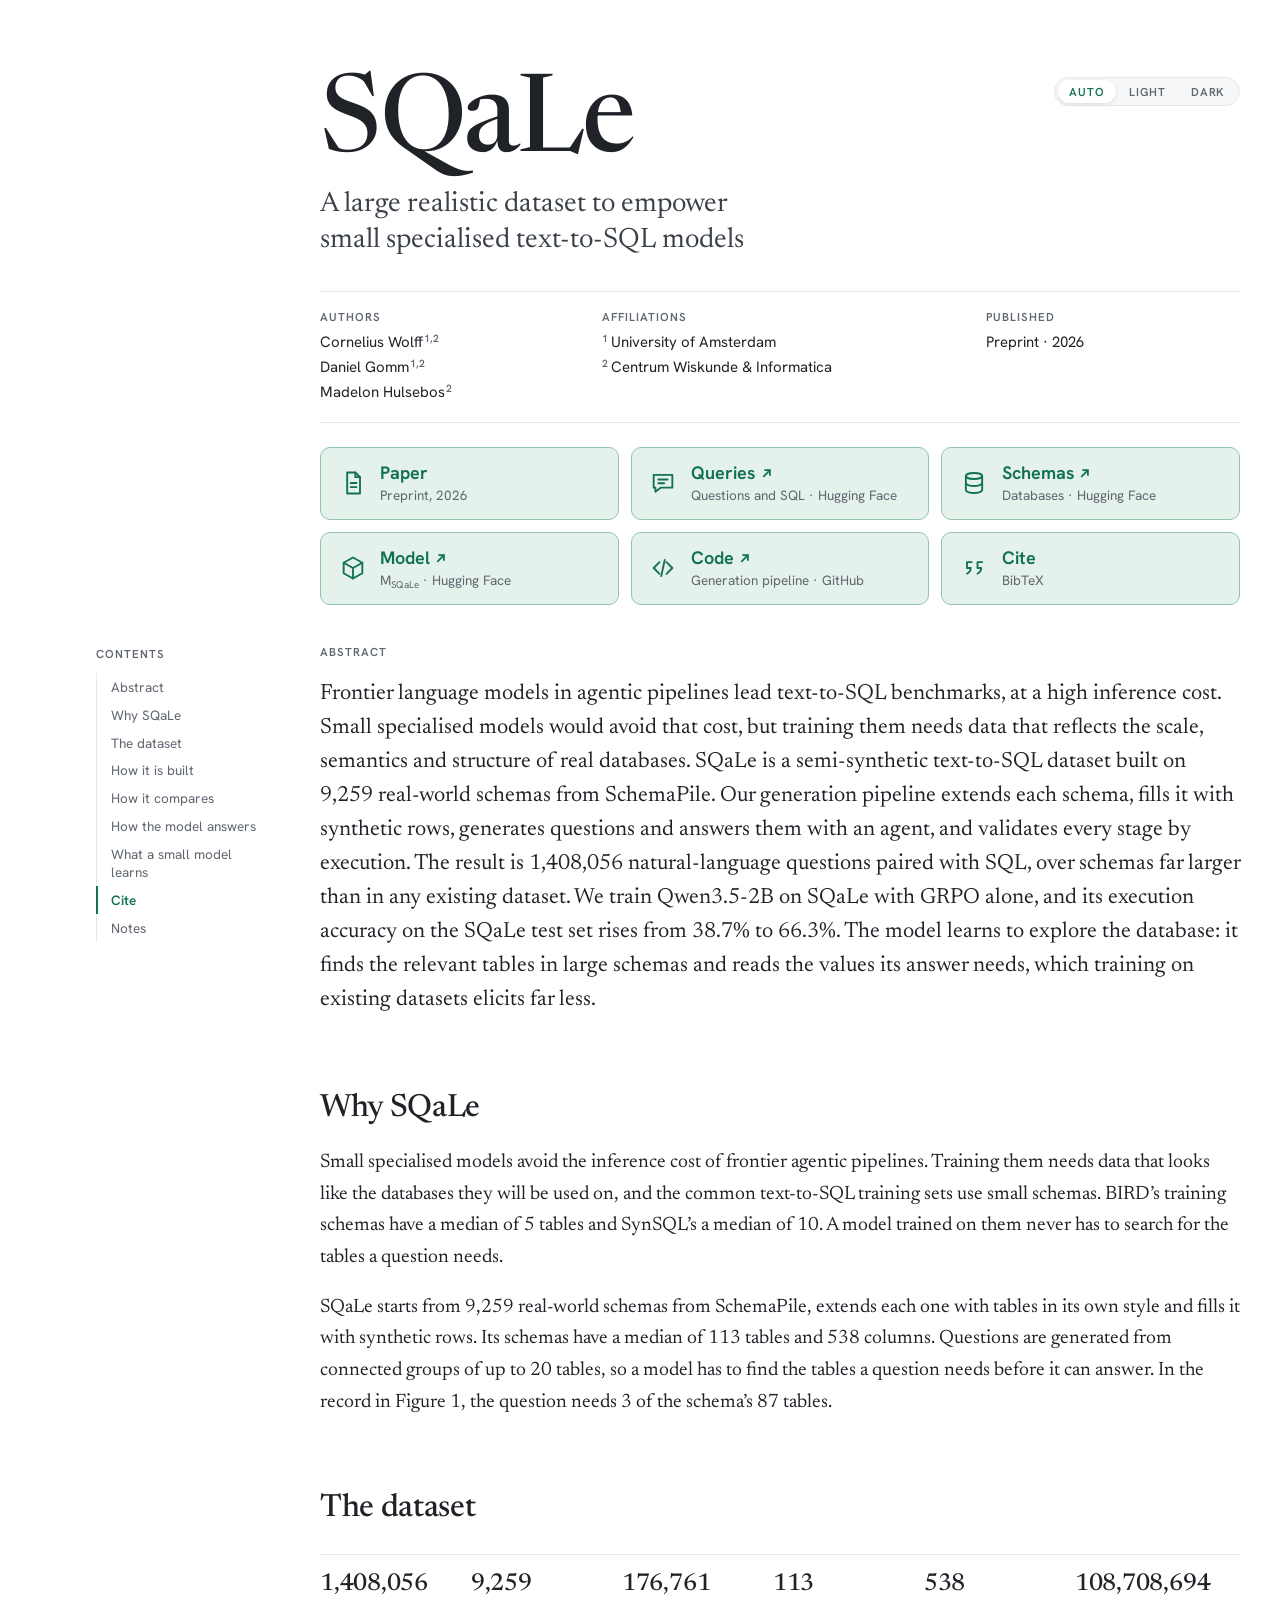
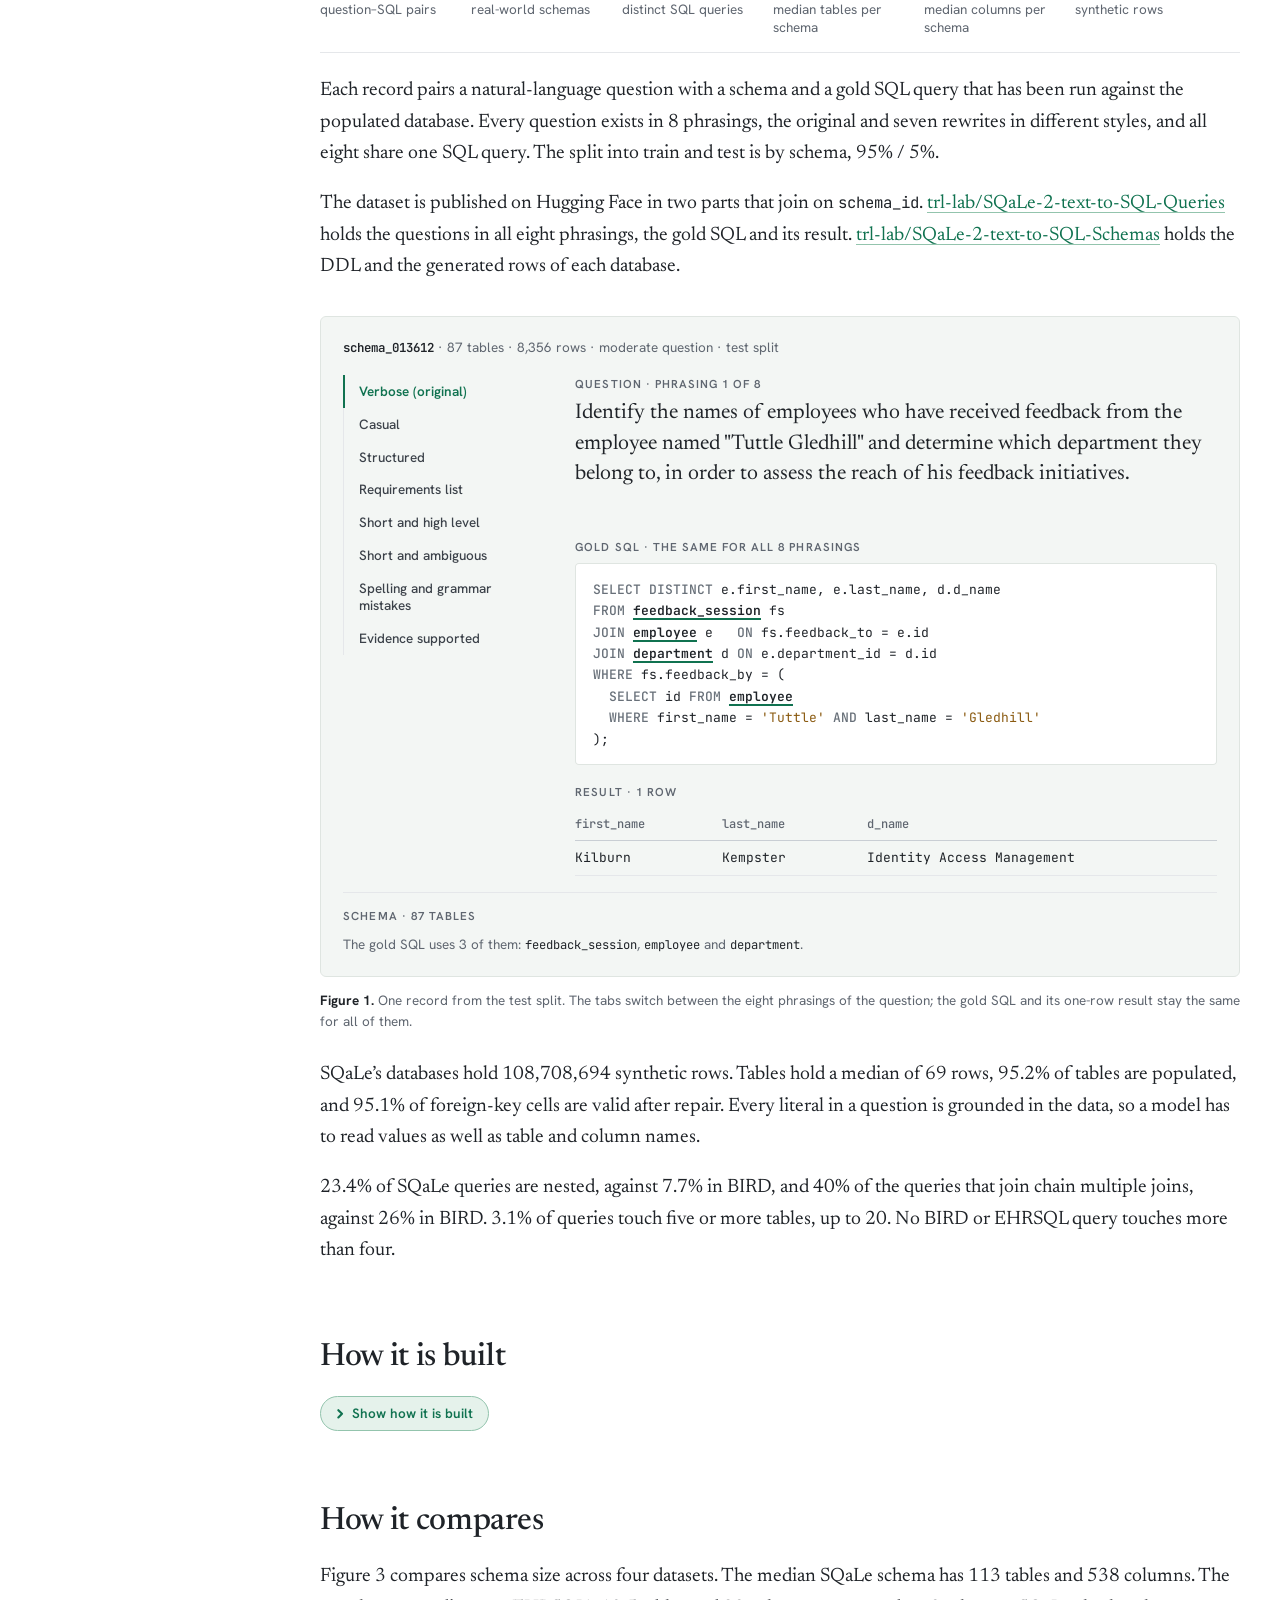
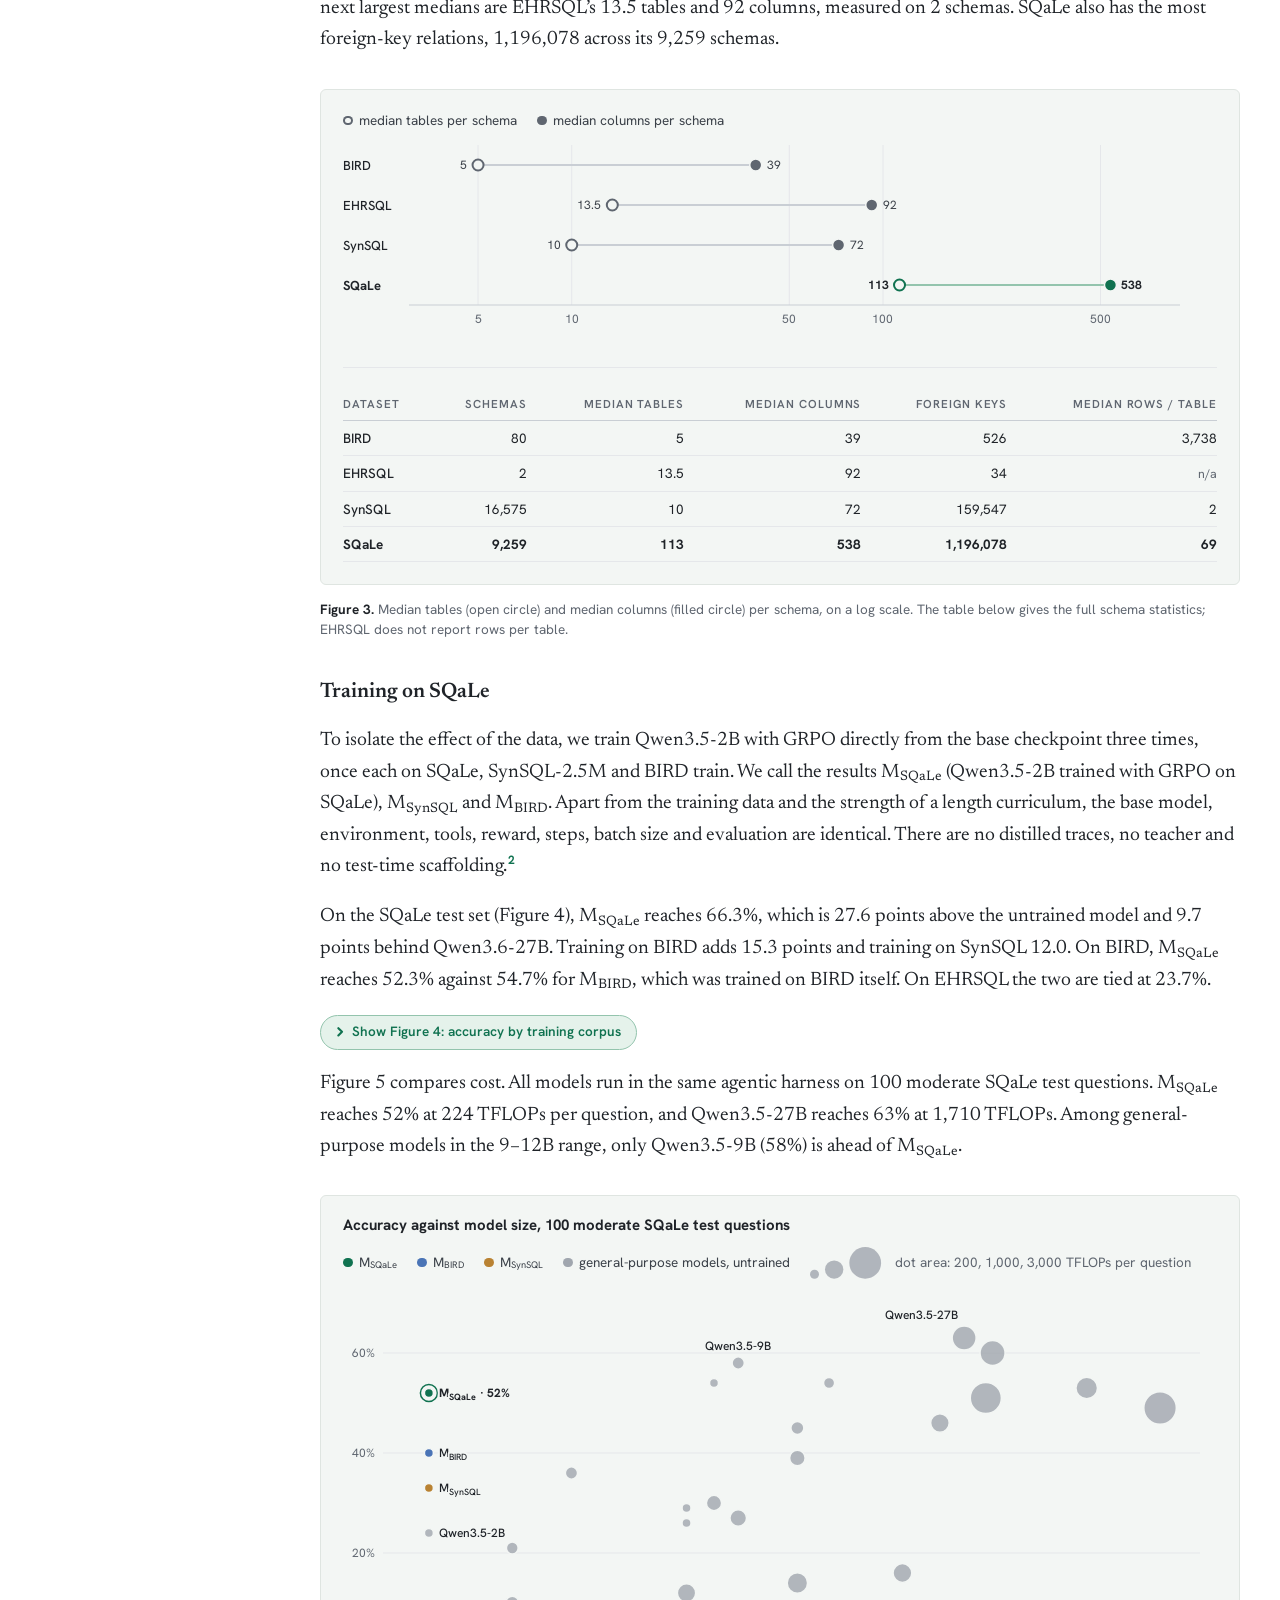
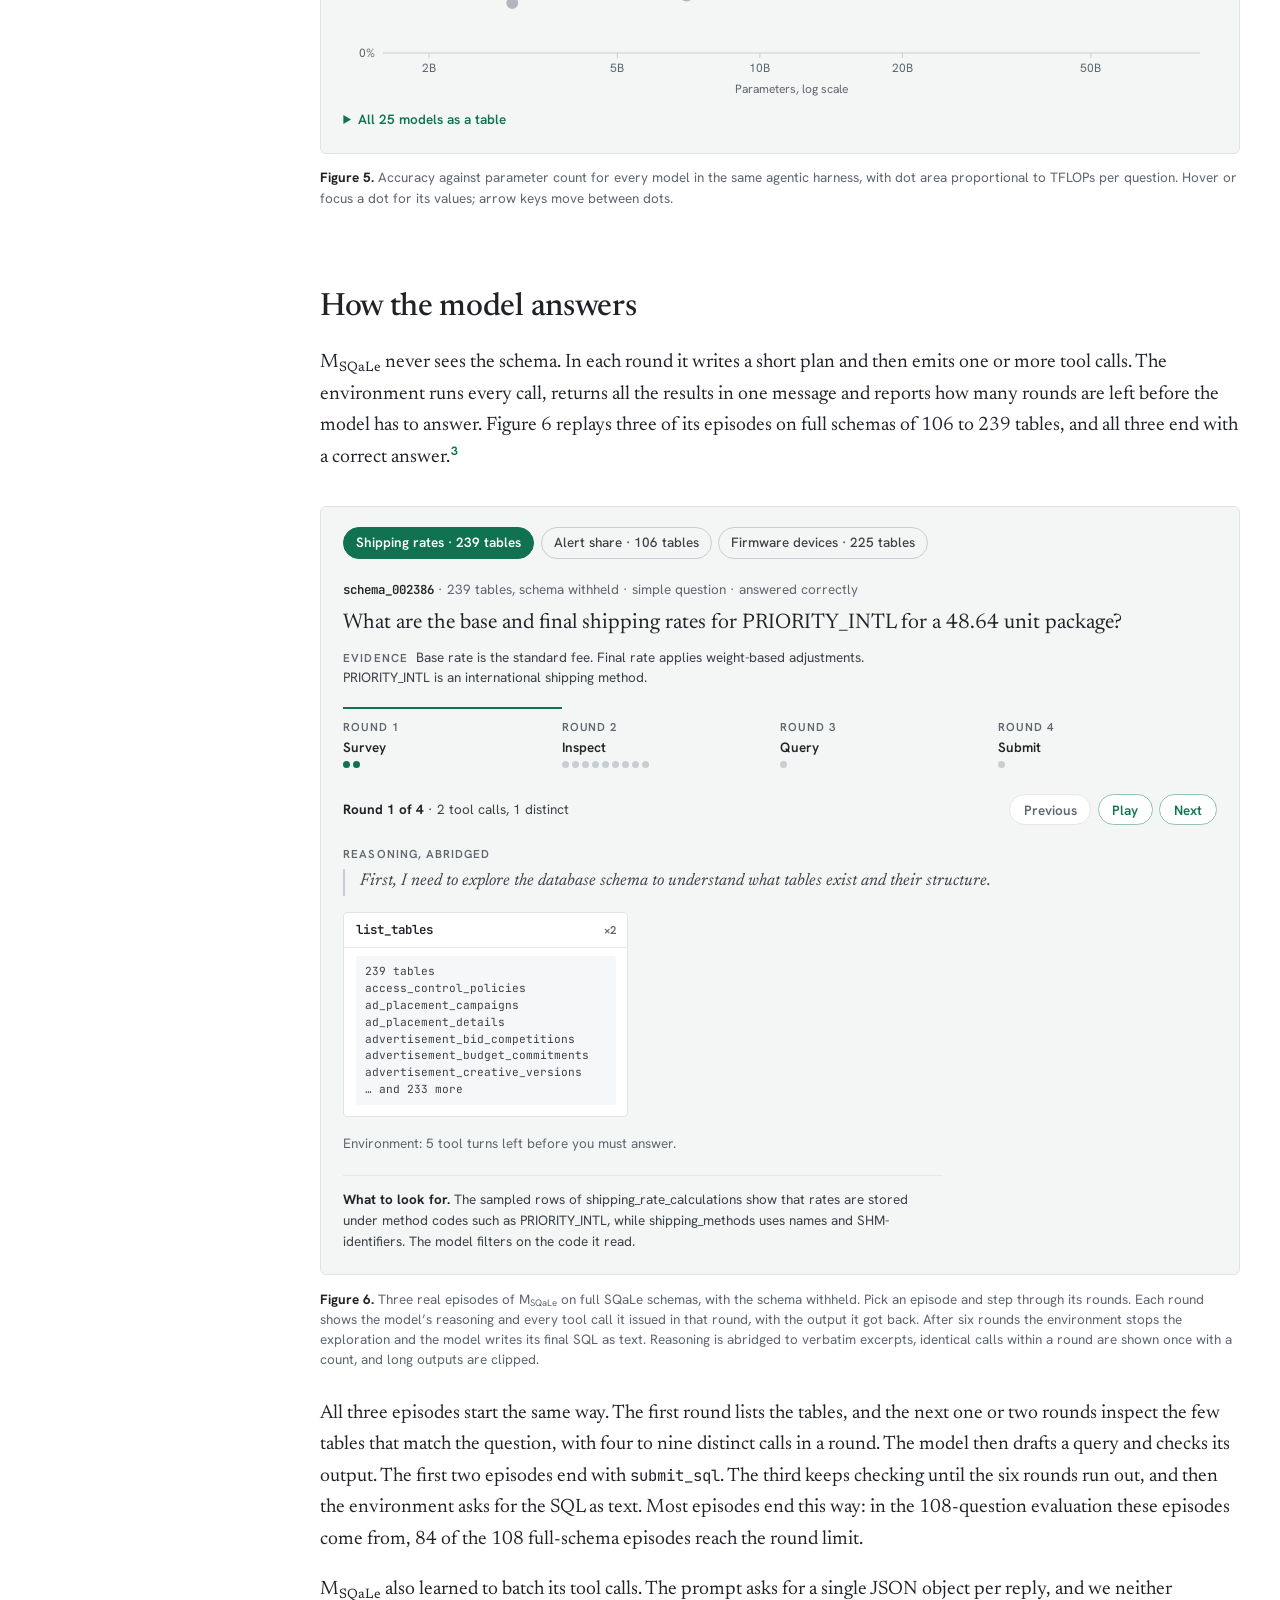
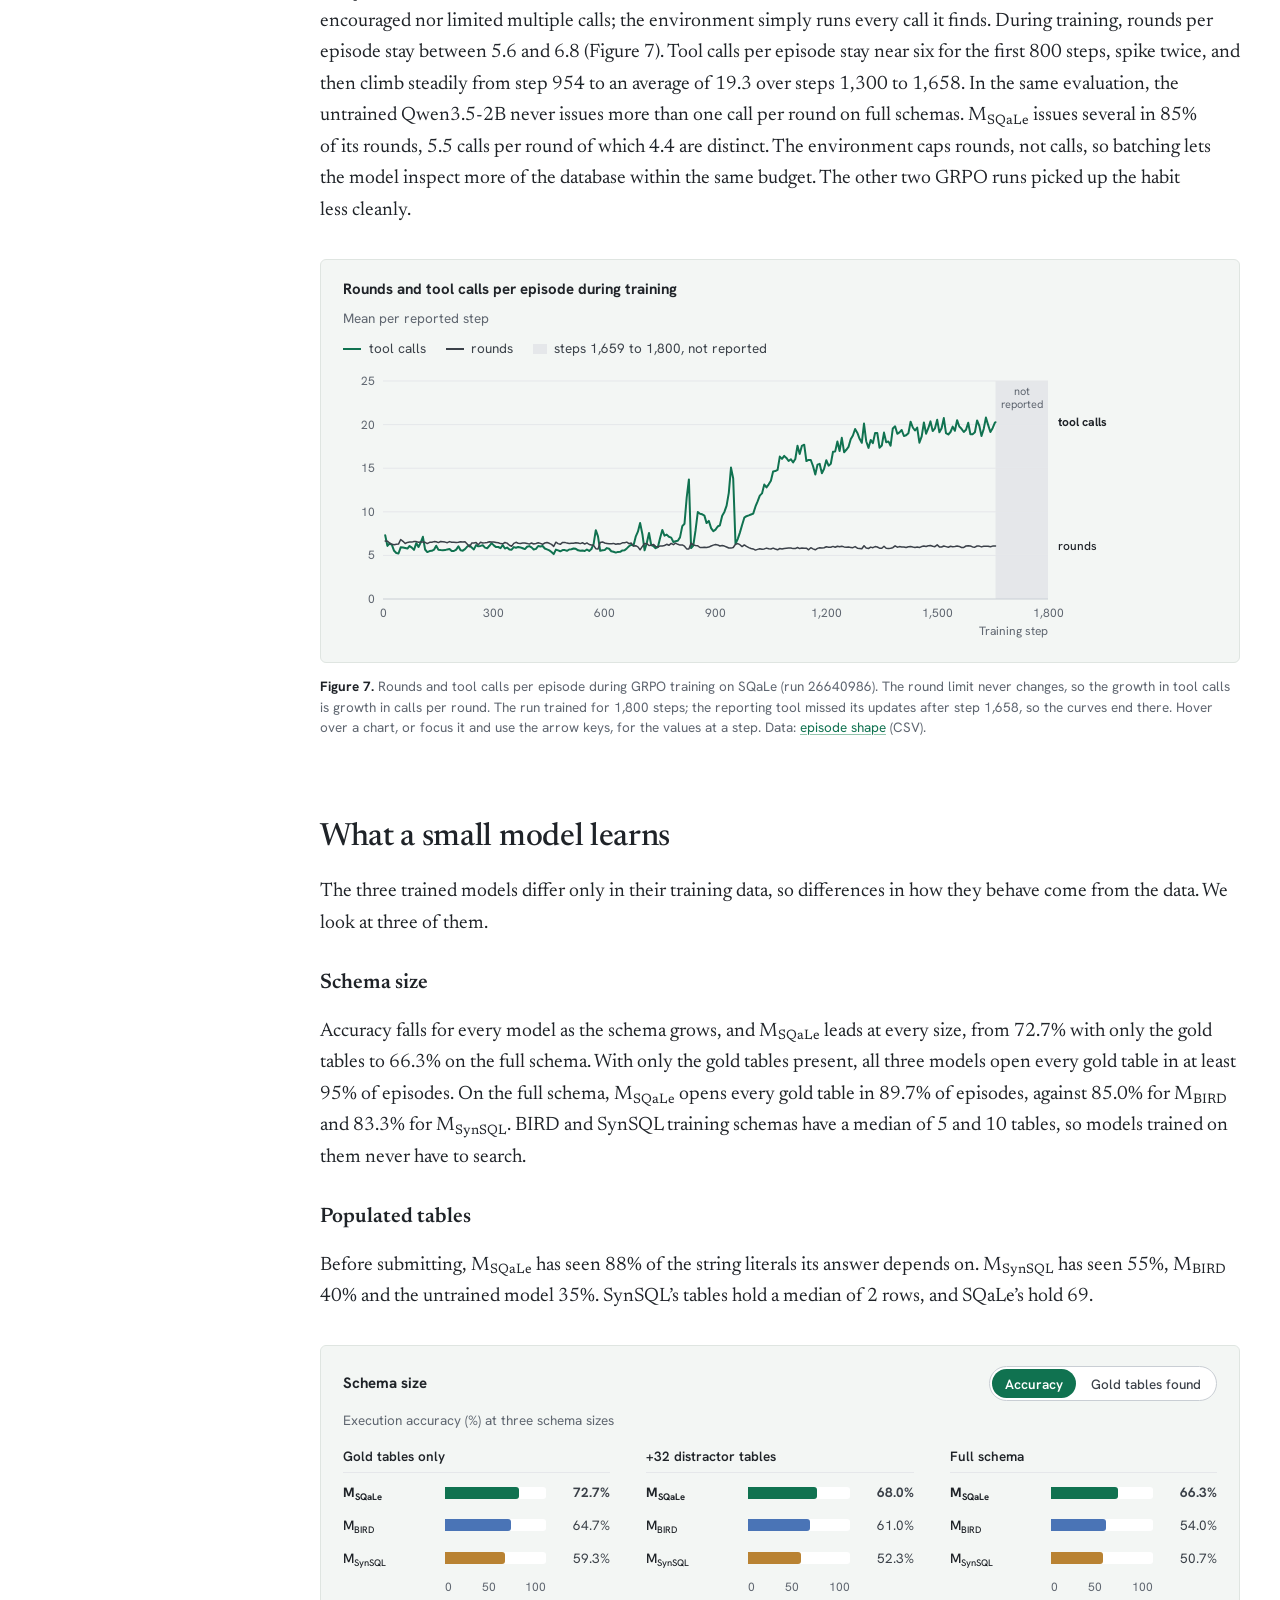
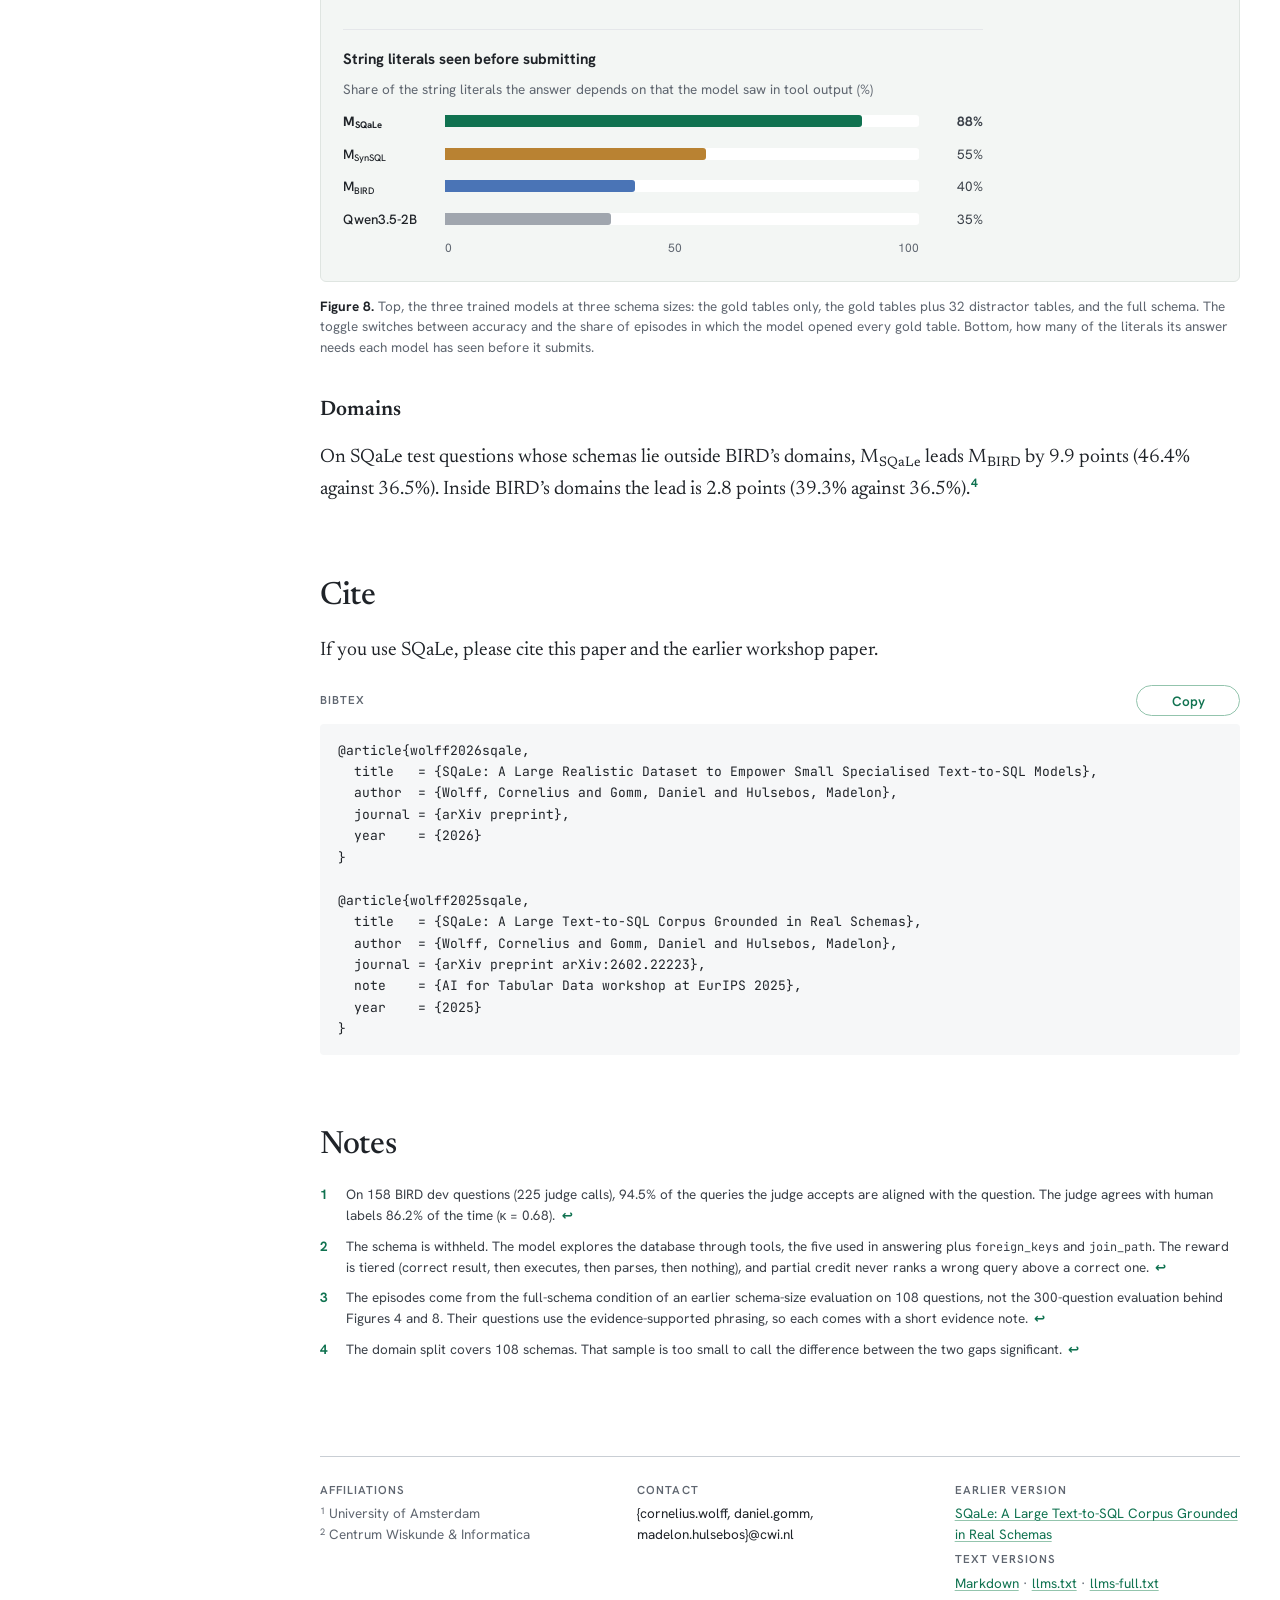
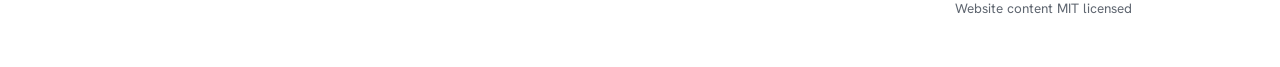
==== commit 8aaf631b: "feat: Dark mode switch and foldables" ====
--- a/index.html
+++ b/index.html
@@ -3,6 +3,16 @@
 <head>
 <meta charset="utf-8">
 <meta name="viewport" content="width=device-width, initial-scale=1, viewport-fit=cover">
+<script>
+/* Apply a saved theme choice before first paint. With no saved choice the page
+   follows the browser's colour scheme, which is what the CSS below does. */
+(function () {
+  try {
+    var t = localStorage.getItem('sqale-theme');
+    if (t === 'light' || t === 'dark') document.documentElement.setAttribute('data-theme', t);
+  } catch (e) { /* storage blocked */ }
+})();
+</script>
 <title>SQaLe: a large realistic dataset for small text-to-SQL models</title>
 <meta name="description" content="SQaLe is a semi-synthetic text-to-SQL dataset of 1,408,056 questions paired with SQL over 9,259 real-world schemas. A Qwen3.5-2B model trained on it with GRPO rises from 38.7% to 66.3% execution accuracy on the SQaLe test set.">
 <link rel="canonical" href="https://trl-lab.github.io/sqale/">
@@ -583,6 +593,7 @@
   --kw: #687079;
   --str: #8a5a10;
   --shadow: rgba(31, 35, 40, 0.12);
+  color-scheme: light;
 
   --serif: "Newsreader", "Iowan Old Style", "Palatino Linotype", Palatino, Georgia, serif;
   --sans: "Hanken Grotesk", "Helvetica Neue", Arial, system-ui, sans-serif;
@@ -711,6 +722,45 @@
   :root { --fs-body: 1.125rem; --fs-lede: 1.1875rem; --fs-h2: 1.5625rem; --fs-h3: 1.1875rem; }
 }
 
+/* ---------- theme switch ---------- */
+/* Three states: auto follows the browser, light and dark override it. */
+.theme {
+  grid-column: text-start / margin-end;
+  justify-self: end;
+  margin-block: -0.75rem -1.5rem;
+  display: inline-flex;
+  align-items: center;
+  gap: 0.15rem;
+  padding: 0.15rem;
+  border: 1px solid var(--rule);
+  border-radius: 999px;
+  background: var(--surface);
+}
+.theme-btn {
+  appearance: none;
+  border: 0;
+  background: none;
+  cursor: pointer;
+  font-family: var(--sans);
+  font-size: var(--fs-label);
+  font-weight: 600;
+  letter-spacing: 0.08em;
+  text-transform: uppercase;
+  color: var(--muted);
+  padding: 0.35rem 0.7rem;
+  border-radius: 999px;
+  line-height: 1;
+}
+.theme-btn:hover { color: var(--fg); }
+.theme-btn[aria-pressed="true"] { background: var(--raised); color: var(--accent); box-shadow: 0 1px 3px var(--shadow); }
+.theme-btn:focus-visible { outline: 2px solid var(--accent); outline-offset: 2px; }
+/* Wide enough for the switch to sit in the empty space beside the title, so it
+   costs the masthead no height. Narrower, it gets a row of its own. */
+@media (min-width: 1000px) {
+  .masthead > .theme, .masthead > .mast-title { grid-row: 1; }
+  .masthead > .theme { align-self: start; margin-block: 0; }
+}
+
 /* ---------- masthead ---------- */
 .masthead { padding-block: clamp(2.5rem, 6vw, 5rem) 0; row-gap: 2rem; }
 .mast-title, .byline { grid-column: text-start / margin-end; min-width: 0; }
@@ -905,6 +955,49 @@
   color: var(--muted); padding-top: 0.28rem; font-variant-numeric: tabular-nums;
 }
 .stages strong { font-weight: 600; }
+
+/* ---------- foldable detail ---------- */
+/* Secondary material behind a small button: the heading and the surrounding
+   prose stay, the figure and the long detail open on demand. */
+details.fold > summary {
+  display: inline-flex;
+  align-items: center;
+  gap: 0.45rem;
+  width: fit-content;
+  cursor: pointer;
+  list-style: none;
+  font-family: var(--sans);
+  font-size: var(--fs-small);
+  font-weight: 600;
+  color: var(--accent);
+  background: var(--accent-soft);
+  border: 1px solid var(--accent-line);
+  border-radius: 999px;
+  padding: 0.35rem 0.9rem;
+  transition: background-color 0.15s, border-color 0.15s;
+}
+details.fold > summary::-webkit-details-marker { display: none; }
+details.fold > summary::marker { content: ""; }
+details.fold > summary:hover { background: var(--bg); border-color: var(--accent); }
+details.fold > summary:focus-visible { outline: 2px solid var(--accent); outline-offset: 2px; }
+.fold-chev {
+  width: 0.6rem; height: 0.6rem; flex: none;
+  fill: none; stroke: currentColor; stroke-width: 2.2; stroke-linecap: round; stroke-linejoin: round;
+  transition: transform 0.15s;
+}
+details.fold[open] > summary .fold-chev { transform: rotate(90deg); }
+.fold-hide { display: none; }
+details.fold[open] .fold-show { display: none; }
+details.fold[open] .fold-hide { display: inline; }
+/* The folded content keeps the section's vertical rhythm. Figures inside it are
+   no longer items of the section grid, so they drop the subgrid for one column. */
+.fold-inner { display: grid; row-gap: 1.15rem; margin-top: 1.15rem; }
+.fold-inner > * { min-width: 0; }
+.fold-inner .fig { grid-template-columns: minmax(0, 1fr); margin-top: 0; }
+.fold-inner .fig > .fig-body, .fold-inner .fig > figcaption { grid-column: 1 / -1; }
+@media (prefers-reduced-motion: reduce) {
+  details.fold > summary, .fold-chev { transition: none; }
+}
 
 /* ---------- figures ---------- */
 .fig {
@@ -1279,6 +1372,11 @@
 <div class="page">
 
 <header class="masthead">
+  <div class="theme" id="theme" role="group" aria-label="Colour theme">
+    <button type="button" class="theme-btn" data-set="auto" aria-pressed="true">Auto</button>
+    <button type="button" class="theme-btn" data-set="light" aria-pressed="false">Light</button>
+    <button type="button" class="theme-btn" data-set="dark" aria-pressed="false">Dark</button>
+  </div>
   <div class="mast-title">
     <h1 class="title">SQaLe</h1>
     <p class="deck">A large realistic dataset to empower small specialised text-to-SQL models</p>
@@ -1394,20 +1492,25 @@
 
     <section class="sec" id="built" aria-labelledby="h-built">
       <h2 id="h-built">How it is built</h2>
-      <p>The pipeline runs in five stages, and every stage is validated by execution. Value synthesis repairs rows that break key constraints, and answering sends failed or rejected queries back to the agent.</p>
-
-      <figure class="fig wide" id="fig-pipeline" aria-labelledby="cap-2">
-        <div class="fig-body"><div class="chart" id="pipeline" role="img" aria-label="The five pipeline stages from left to right: schema collection and extension, value synthesis, question generation, style variation, agentic answering and judging. Value synthesis has a repair loop; answering has return loops for execution errors and for queries the judge rejects."></div></div>
-        <figcaption id="cap-2"><b>Figure 2.</b> The generation pipeline. Return arrows mark the repair loop in value synthesis and the two feedback loops in answering.</figcaption>
-      </figure>
-
-      <ol class="stages">
-        <li><div><strong>Schema collection and extension.</strong> SchemaPile provides real-world schemas from permissively licensed GitHub repositories. A tool-using agent annotates each of the 14,597 source repositories with a domain description. An LLM then extends each schema with tables that keep its naming conventions, normalisation level and foreign-key style.</div></li>
-        <li><div><strong>Value synthesis.</strong> Tables are filled in foreign-key dependency order. For each table the LLM writes a Python function from its DDL, its original rows, the allowed foreign-key values and the domain description. Fact and junction tables get more rows and a skewed key distribution, and every table is checked for primary-key uniqueness and referential integrity.</div></li>
-        <li><div><strong>Question generation.</strong> A connected subgraph of up to 20 tables is sampled along foreign keys, together with sample rows. The LLM writes questions that need every table in it, at three difficulty levels (simple, moderate, hard), with every literal grounded in the data.</div></li>
-        <li><div><strong>Style variation.</strong> Each question is rewritten into the seven styles shown in Figure&nbsp;1. All eight versions share the gold SQL.</div></li>
-        <li><div><strong>Agentic answering and judging.</strong> An agent explores the live database with tools (<code>list_tables</code>, <code>describe_table</code>, <code>sample_rows</code>, <code>distinct_values</code>, <code>run_query</code>) and commits with <code>submit_sql</code>. Execution errors go back to the agent. An LLM judge checks the result against the question and sends rejected queries back for a rewrite.<sup class="sn-ref"><a href="#sn-1" id="snr-1" aria-label="Note 1">1</a></sup></div></li>
-      </ol>
+      <details class="fold" id="fold-built">
+        <summary><svg class="fold-chev" viewBox="0 0 10 10" aria-hidden="true"><path d="M3.5 1.2 7.3 5 3.5 8.8"/></svg><span class="fold-show">Show how it is built</span><span class="fold-hide">Hide how it is built</span></summary>
+        <div class="fold-inner">
+          <p>The pipeline runs in five stages, and every stage is validated by execution. Value synthesis repairs rows that break key constraints, and answering sends failed or rejected queries back to the agent.</p>
+
+          <figure class="fig wide" id="fig-pipeline" aria-labelledby="cap-2">
+            <div class="fig-body"><div class="chart" id="pipeline" role="img" aria-label="The five pipeline stages from left to right: schema collection and extension, value synthesis, question generation, style variation, agentic answering and judging. Value synthesis has a repair loop; answering has return loops for execution errors and for queries the judge rejects."></div></div>
+            <figcaption id="cap-2"><b>Figure 2.</b> The generation pipeline. Return arrows mark the repair loop in value synthesis and the two feedback loops in answering.</figcaption>
+          </figure>
+
+          <ol class="stages">
+            <li><div><strong>Schema collection and extension.</strong> SchemaPile provides real-world schemas from permissively licensed GitHub repositories. A tool-using agent annotates each of the 14,597 source repositories with a domain description. An LLM then extends each schema with tables that keep its naming conventions, normalisation level and foreign-key style.</div></li>
+            <li><div><strong>Value synthesis.</strong> Tables are filled in foreign-key dependency order. For each table the LLM writes a Python function from its DDL, its original rows, the allowed foreign-key values and the domain description. Fact and junction tables get more rows and a skewed key distribution, and every table is checked for primary-key uniqueness and referential integrity.</div></li>
+            <li><div><strong>Question generation.</strong> A connected subgraph of up to 20 tables is sampled along foreign keys, together with sample rows. The LLM writes questions that need every table in it, at three difficulty levels (simple, moderate, hard), with every literal grounded in the data.</div></li>
+            <li><div><strong>Style variation.</strong> Each question is rewritten into the seven styles shown in Figure&nbsp;1. All eight versions share the gold SQL.</div></li>
+            <li><div><strong>Agentic answering and judging.</strong> An agent explores the live database with tools (<code>list_tables</code>, <code>describe_table</code>, <code>sample_rows</code>, <code>distinct_values</code>, <code>run_query</code>) and commits with <code>submit_sql</code>. Execution errors go back to the agent. An LLM judge checks the result against the question and sends rejected queries back for a rewrite.<sup class="sn-ref"><a href="#sn-1" id="snr-1" aria-label="Note 1">1</a></sup></div></li>
+          </ol>
+        </div>
+      </details>
     </section>
 
     <section class="sec" id="compares" aria-labelledby="h-compares">
@@ -1435,15 +1538,20 @@
 
      <p>On the SQaLe test set (Figure&nbsp;4), <span class="m">M<sub>SQaLe</sub></span> reaches 66.3%, which is 27.6 points above the untrained model and 9.7 points behind Qwen3.6-27B. Training on BIRD adds 15.3 points and training on SynSQL 12.0. On BIRD, <span class="m">M<sub>SQaLe</sub></span> reaches 52.3% against 54.7% for <span class="m">M<sub>BIRD</sub></span>, which was trained on BIRD itself. On EHRSQL the two are tied at 23.7%.</p>
 
-      <figure class="fig wide" id="fig-results" aria-labelledby="cap-5">
-        <div class="fig-body">
-          <div class="fig-panel">
-            <p class="panel-title">Execution accuracy (%) by training corpus</p>
-            <div class="table-wrap"><table class="tbl" id="matrix-table"></table></div>
-          </div>
+      <details class="fold" id="fold-results">
+        <summary><svg class="fold-chev" viewBox="0 0 10 10" aria-hidden="true"><path d="M3.5 1.2 7.3 5 3.5 8.8"/></svg><span class="fold-show">Show Figure&nbsp;4: accuracy by training corpus</span><span class="fold-hide">Hide Figure&nbsp;4</span></summary>
+        <div class="fold-inner">
+          <figure class="fig wide" id="fig-results" aria-labelledby="cap-5">
+            <div class="fig-body">
+              <div class="fig-panel">
+                <p class="panel-title">Execution accuracy (%) by training corpus</p>
+                <div class="table-wrap"><table class="tbl" id="matrix-table"></table></div>
+              </div>
+            </div>
+            <figcaption id="cap-5"><b>Figure 4.</b> Execution accuracy of Qwen3.5-2B trained with GRPO on one corpus each, on 300 SQaLe test questions, BIRD and EHRSQL. Bold marks the best of the three trained models in each column.</figcaption>
+          </figure>
         </div>
-        <figcaption id="cap-5"><b>Figure 4.</b> Execution accuracy of Qwen3.5-2B trained with GRPO on one corpus each, on 300 SQaLe test questions, BIRD and EHRSQL. Bold marks the best of the three trained models in each column.</figcaption>
-      </figure>
+      </details>
 
       <p>Figure&nbsp;5 compares cost. All models run in the same agentic harness on 100 moderate SQaLe test questions. <span class="m">M<sub>SQaLe</sub></span> reaches 52% at 224 TFLOPs per question, and Qwen3.5-27B reaches 63% at 1,710 TFLOPs. Among general-purpose models in the 9–12B range, only Qwen3.5-9B (58%) is ahead of <span class="m">M<sub>SQaLe</sub></span>.</p>
 
@@ -2538,6 +2646,55 @@
     document.querySelectorAll('.sec').forEach(function (s) { io.observe(s); });
   }
 
+  /* ---------- theme switch ---------- */
+  function buildTheme() {
+    var root = document.documentElement;
+    var group = document.getElementById('theme');
+    if (!group) return;
+    var btns = Array.prototype.slice.call(group.querySelectorAll('.theme-btn'));
+    function mark(v) {
+      btns.forEach(function (b) { b.setAttribute('aria-pressed', String(b.getAttribute('data-set') === v)); });
+    }
+    function apply(v) {
+      if (v === 'auto') root.removeAttribute('data-theme');
+      else root.setAttribute('data-theme', v);
+      try {
+        if (v === 'auto') localStorage.removeItem('sqale-theme');
+        else localStorage.setItem('sqale-theme', v);
+      } catch (e) { /* storage blocked */ }
+      mark(v);
+      drawAll();
+    }
+    btns.forEach(function (b) {
+      b.addEventListener('click', function () { apply(b.getAttribute('data-set')); });
+    });
+    mark(root.getAttribute('data-theme') || 'auto');
+  }
+
+  /* ---------- foldable detail ---------- */
+  function buildFolds() {
+    var folds = Array.prototype.slice.call(document.querySelectorAll('details.fold'));
+    if (!folds.length) return;
+    /* Charts inside a fold are drawn at zero width while it is closed. */
+    folds.forEach(function (d) {
+      d.addEventListener('toggle', function () { if (d.open) drawAll(); });
+    });
+    /* A link into folded content (a note back-link, a shared #hash) opens its fold. */
+    function reveal() {
+      var id = location.hash.length > 1 ? decodeURIComponent(location.hash.slice(1)) : '';
+      var t = id ? document.getElementById(id) : null;
+      if (!t || !t.closest) return;
+      var opened = false, d = t.closest('details.fold');
+      while (d) {
+        if (!d.open) { d.open = true; opened = true; }
+        d = d.parentElement ? d.parentElement.closest('details.fold') : null;
+      }
+      if (opened) setTimeout(function () { t.scrollIntoView(); }, 0);
+    }
+    window.addEventListener('hashchange', reveal);
+    reveal();
+  }
+
   /* ---------- boot ---------- */
   buildRecord();
   buildCompareTable();
@@ -2549,6 +2706,8 @@
   buildTrainLegends();
   buildCite();
   buildToc();
+  buildTheme();
+  buildFolds();
   function drawAll() { drawPipeline(); drawCompare(); drawPareto(); drawTrain('tr-shape'); }
   drawAll();
 
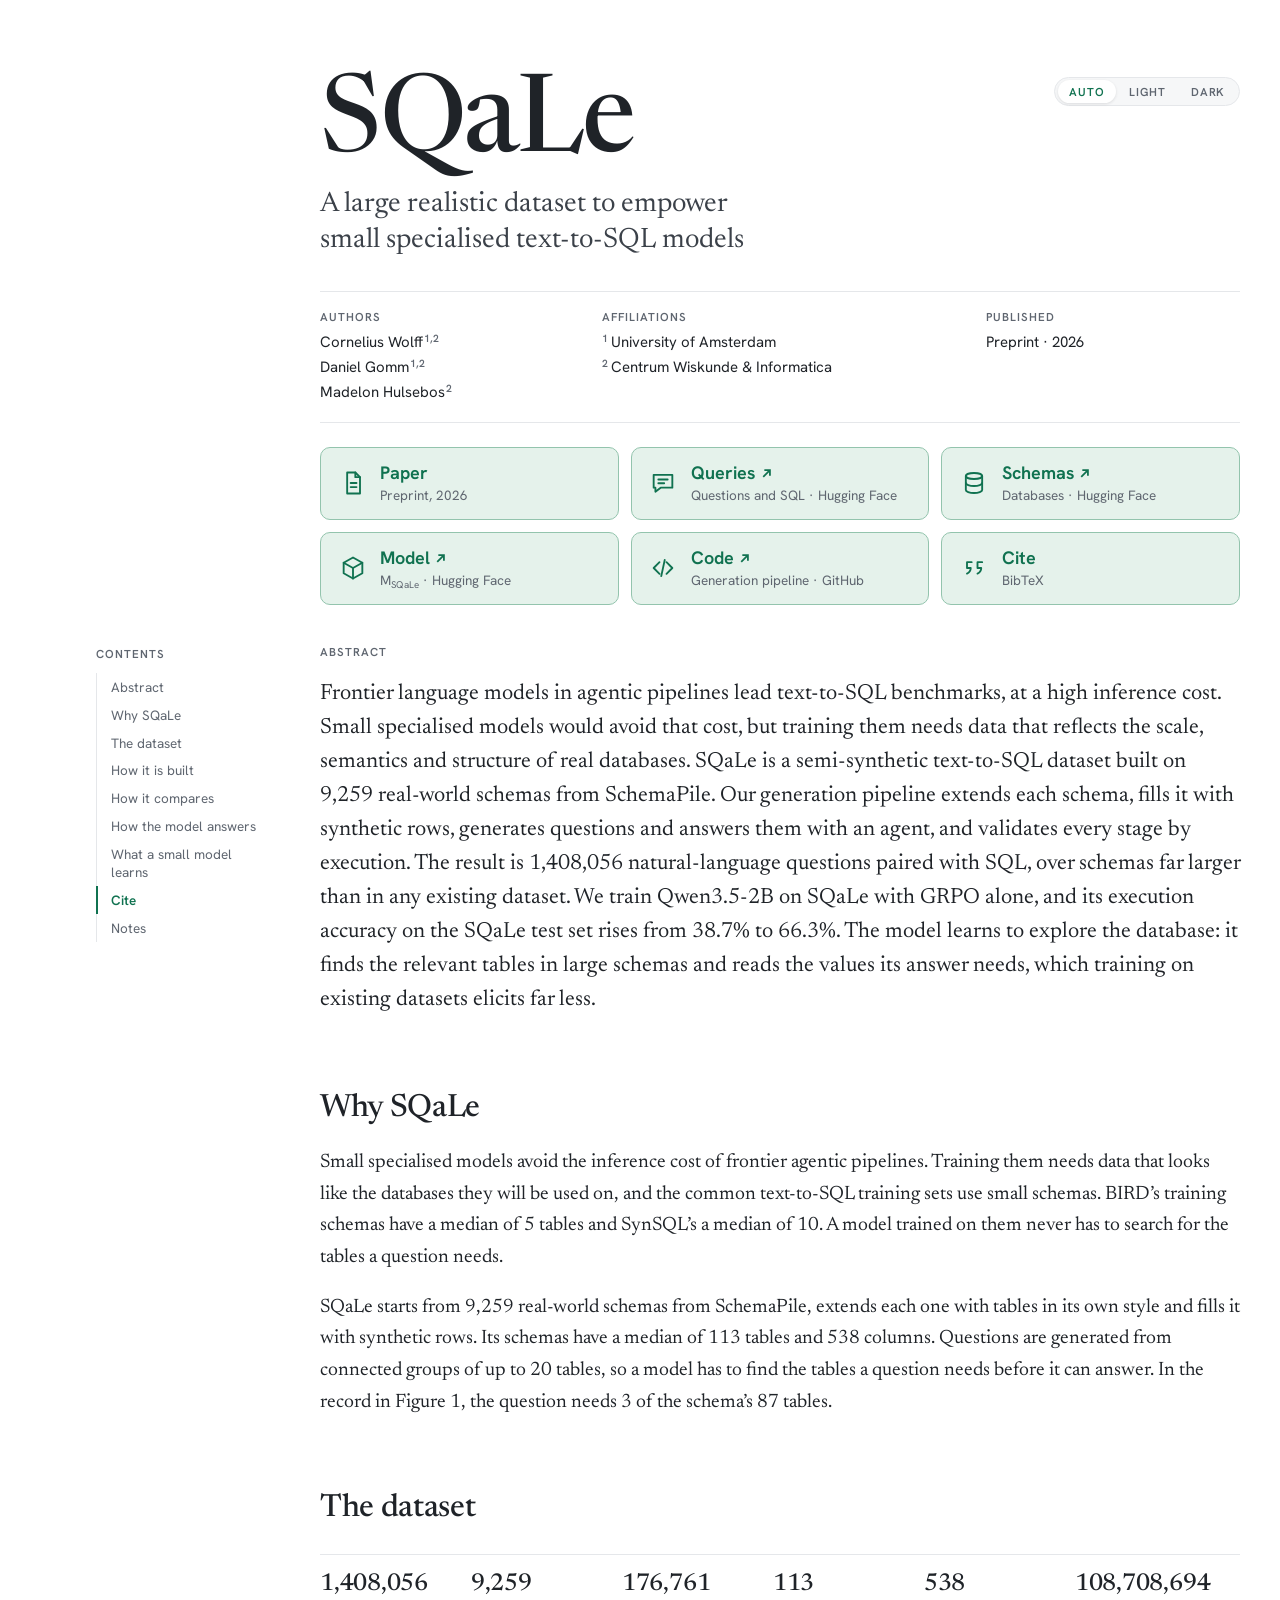
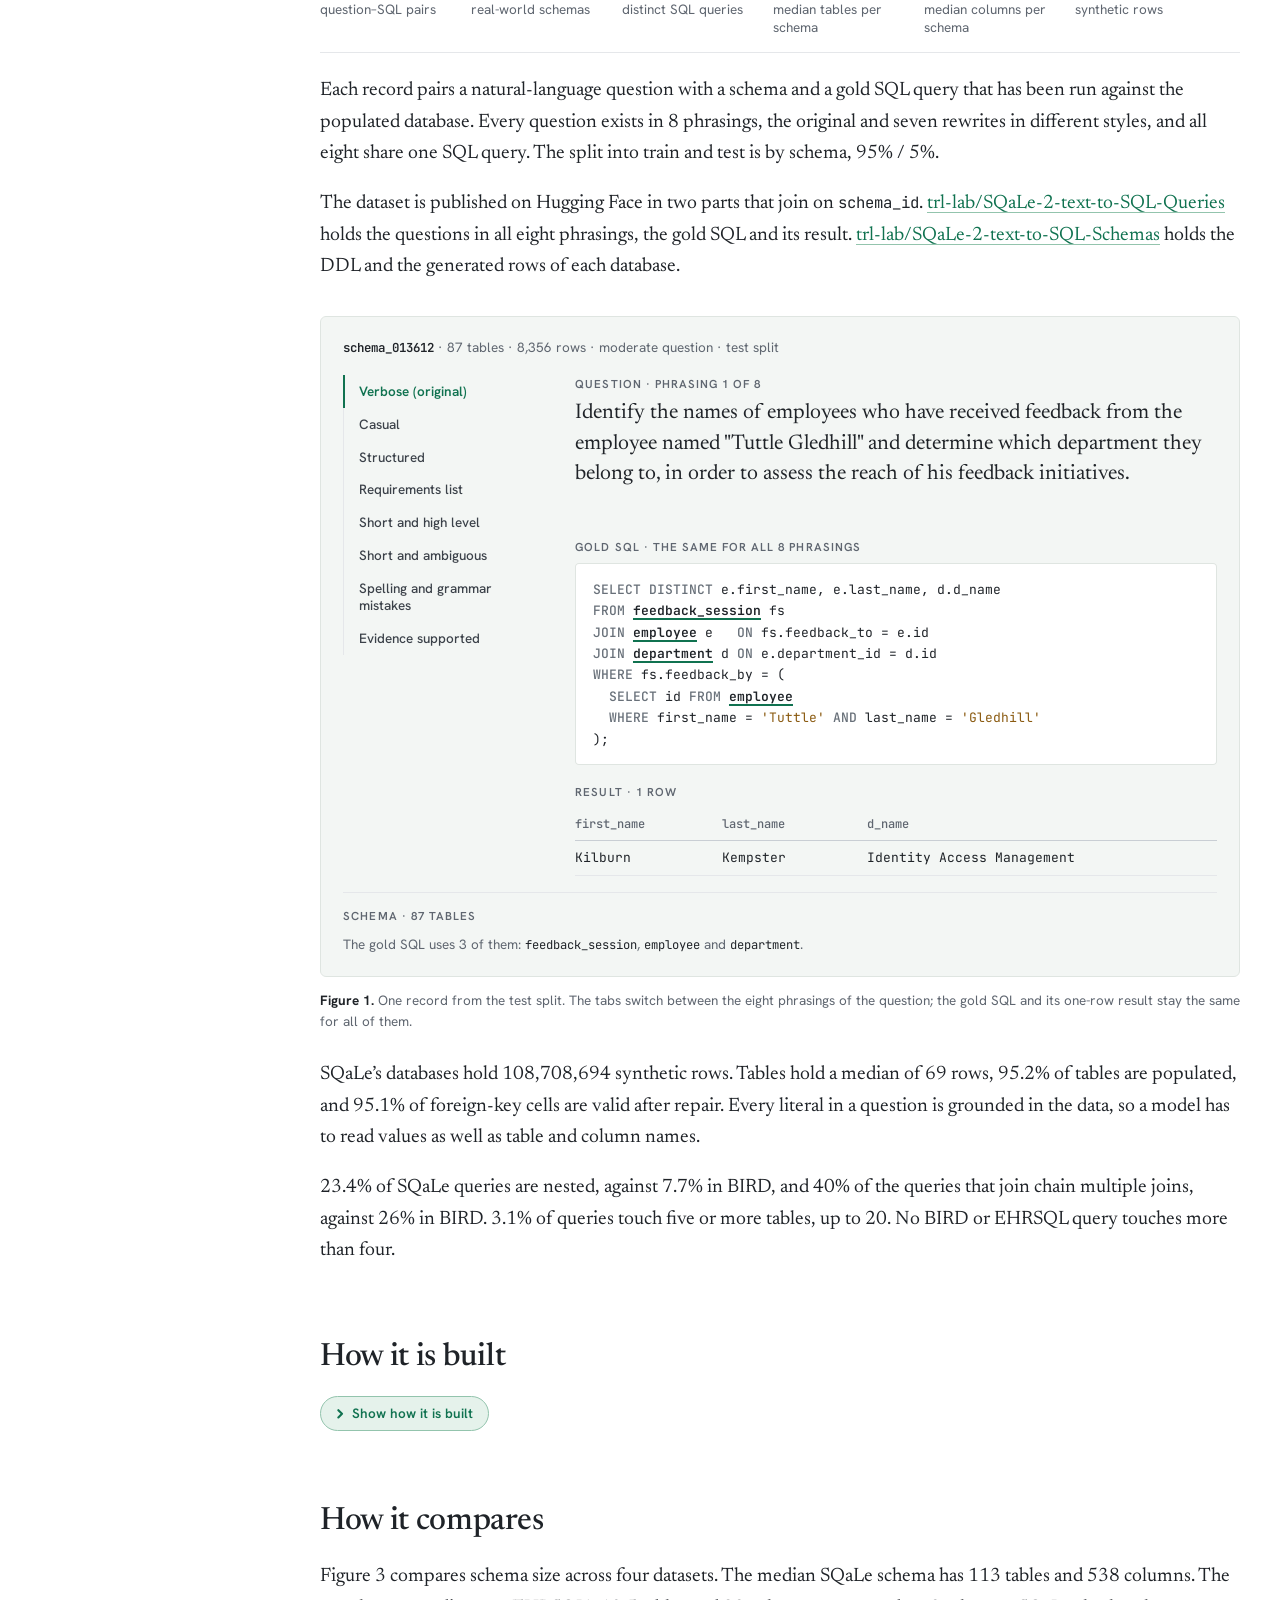
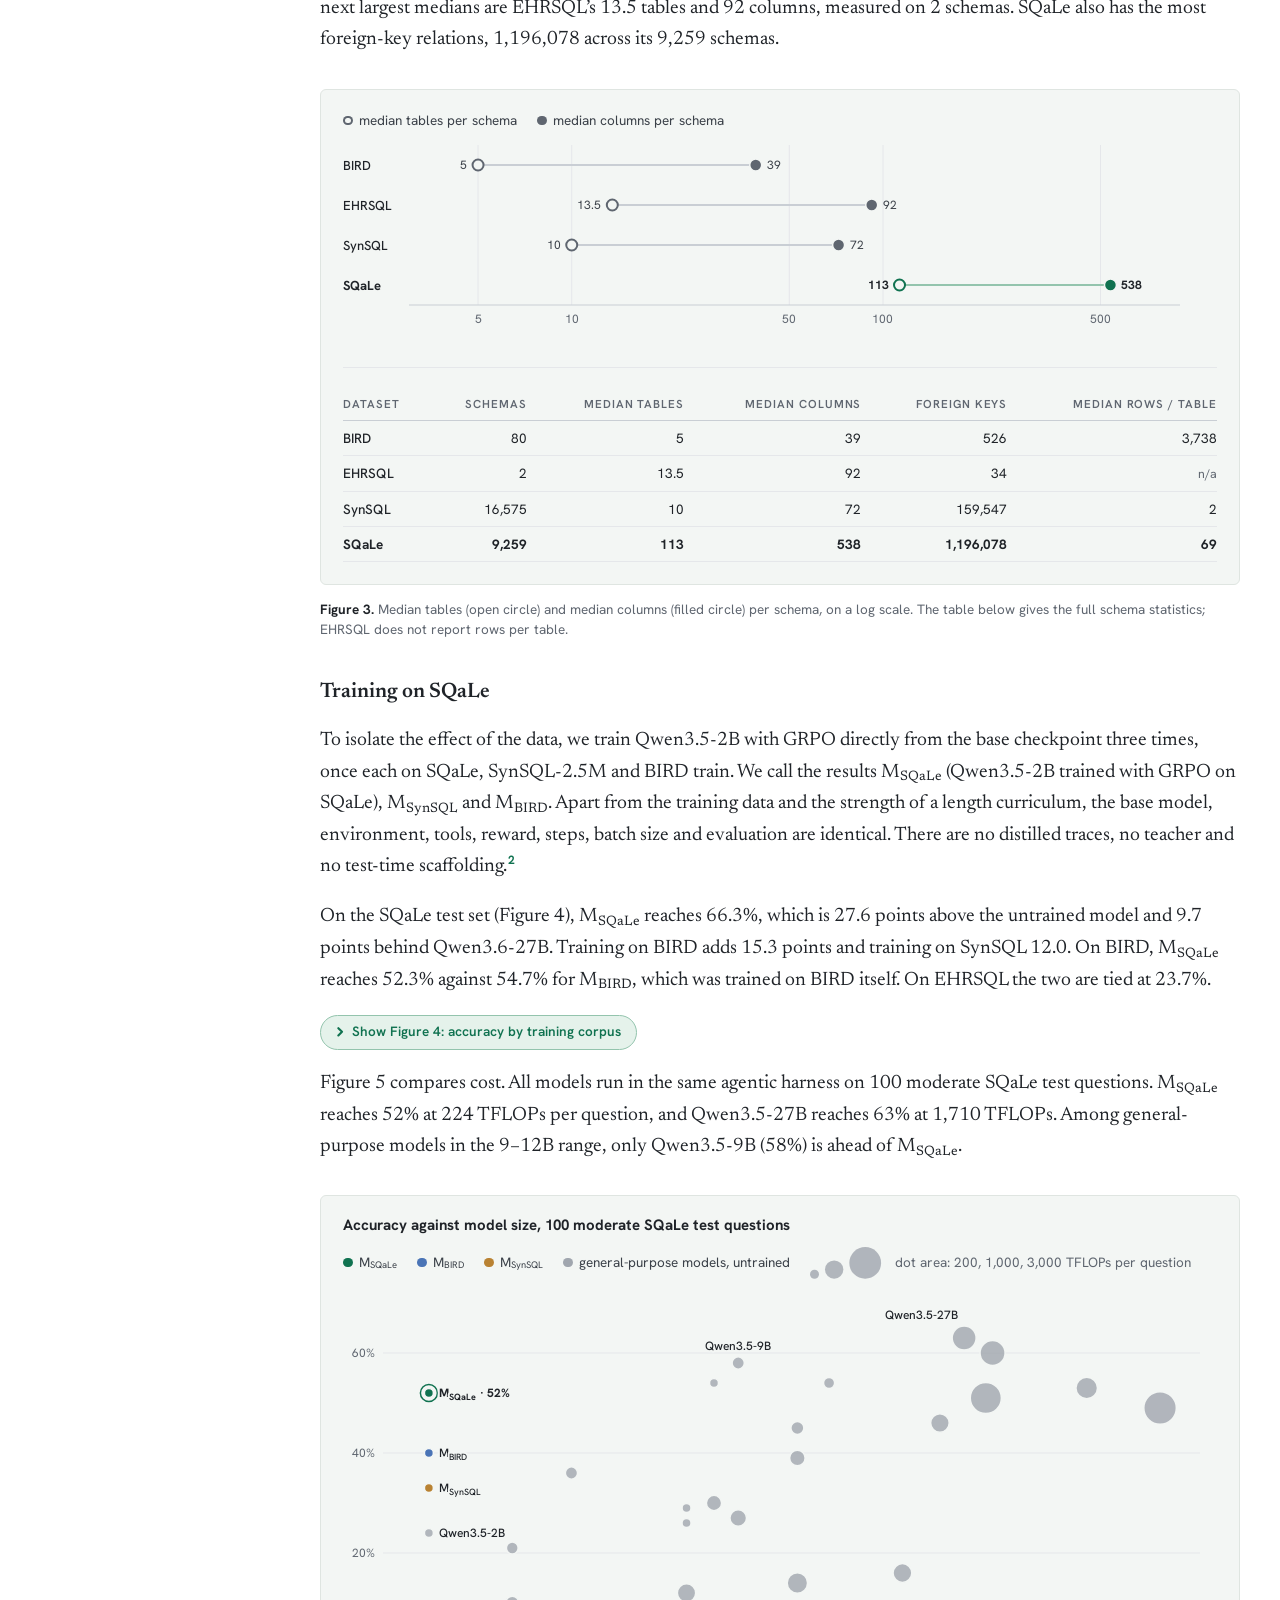
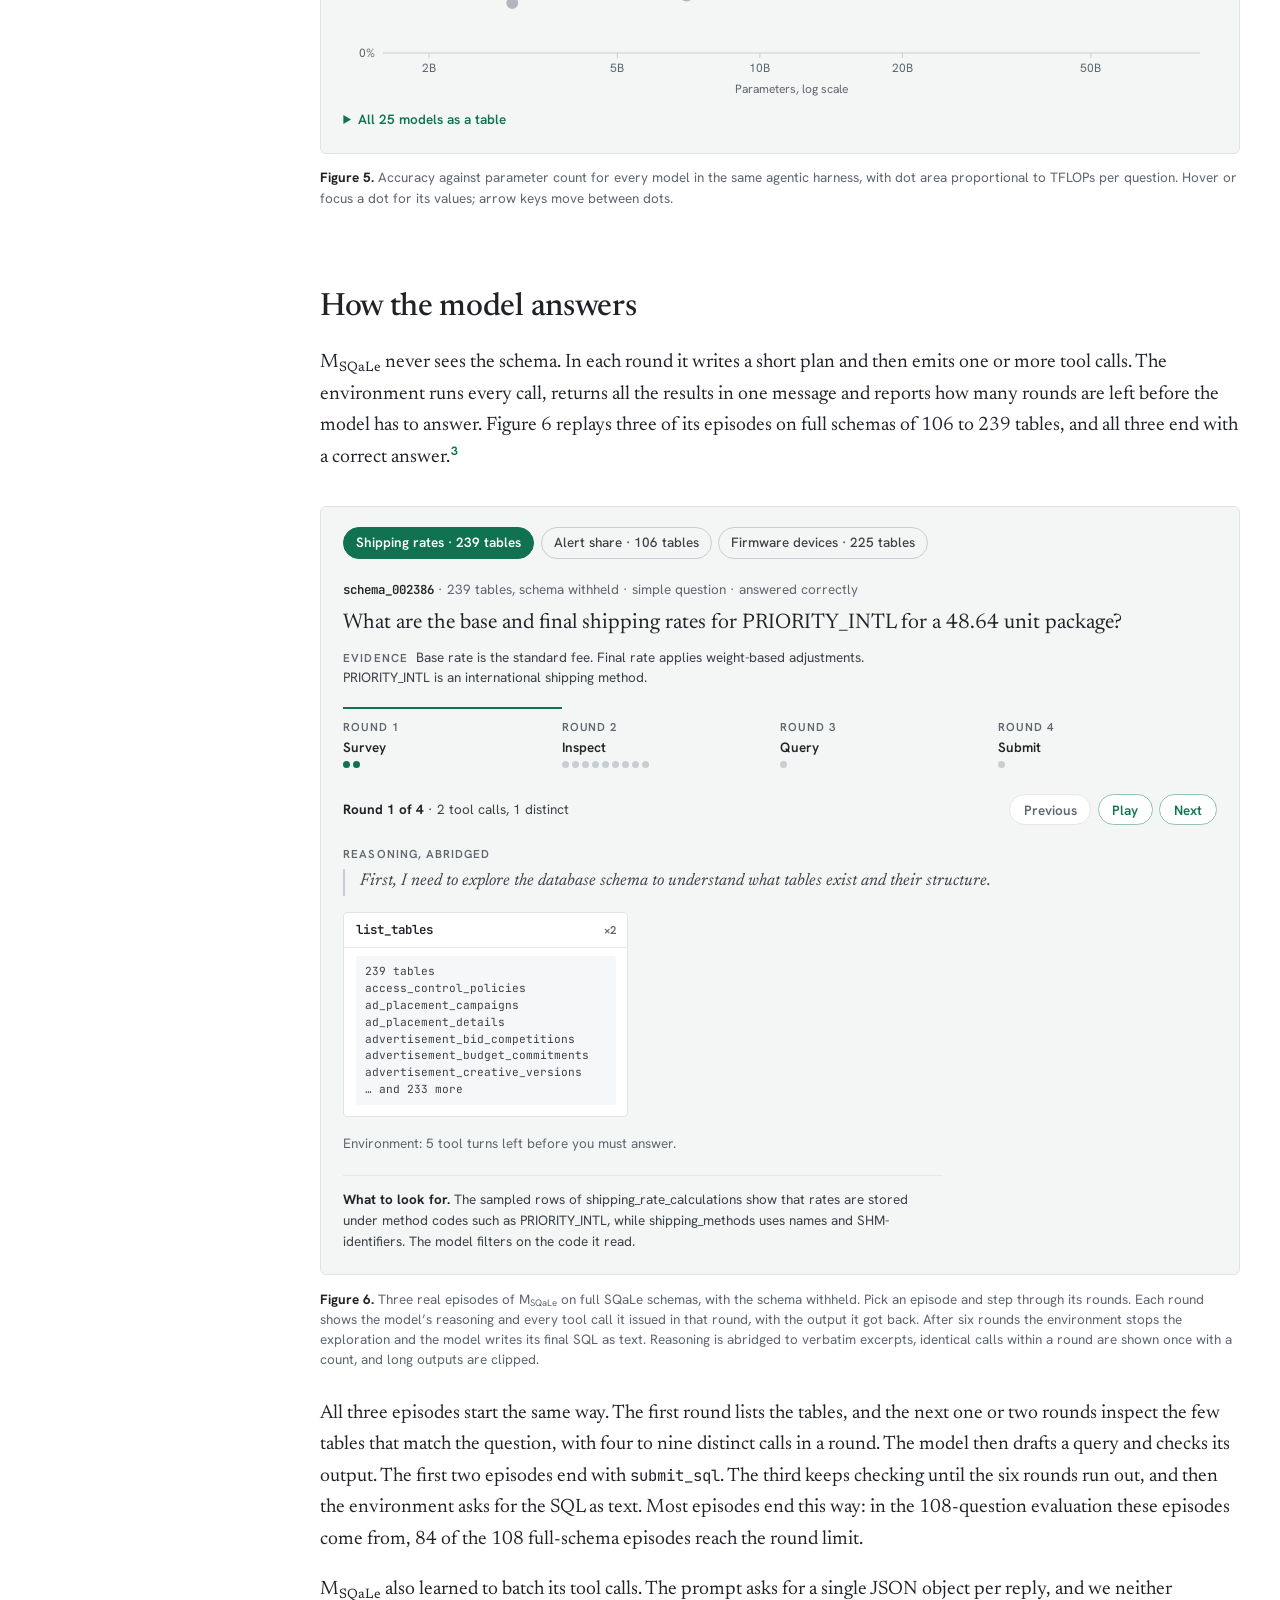
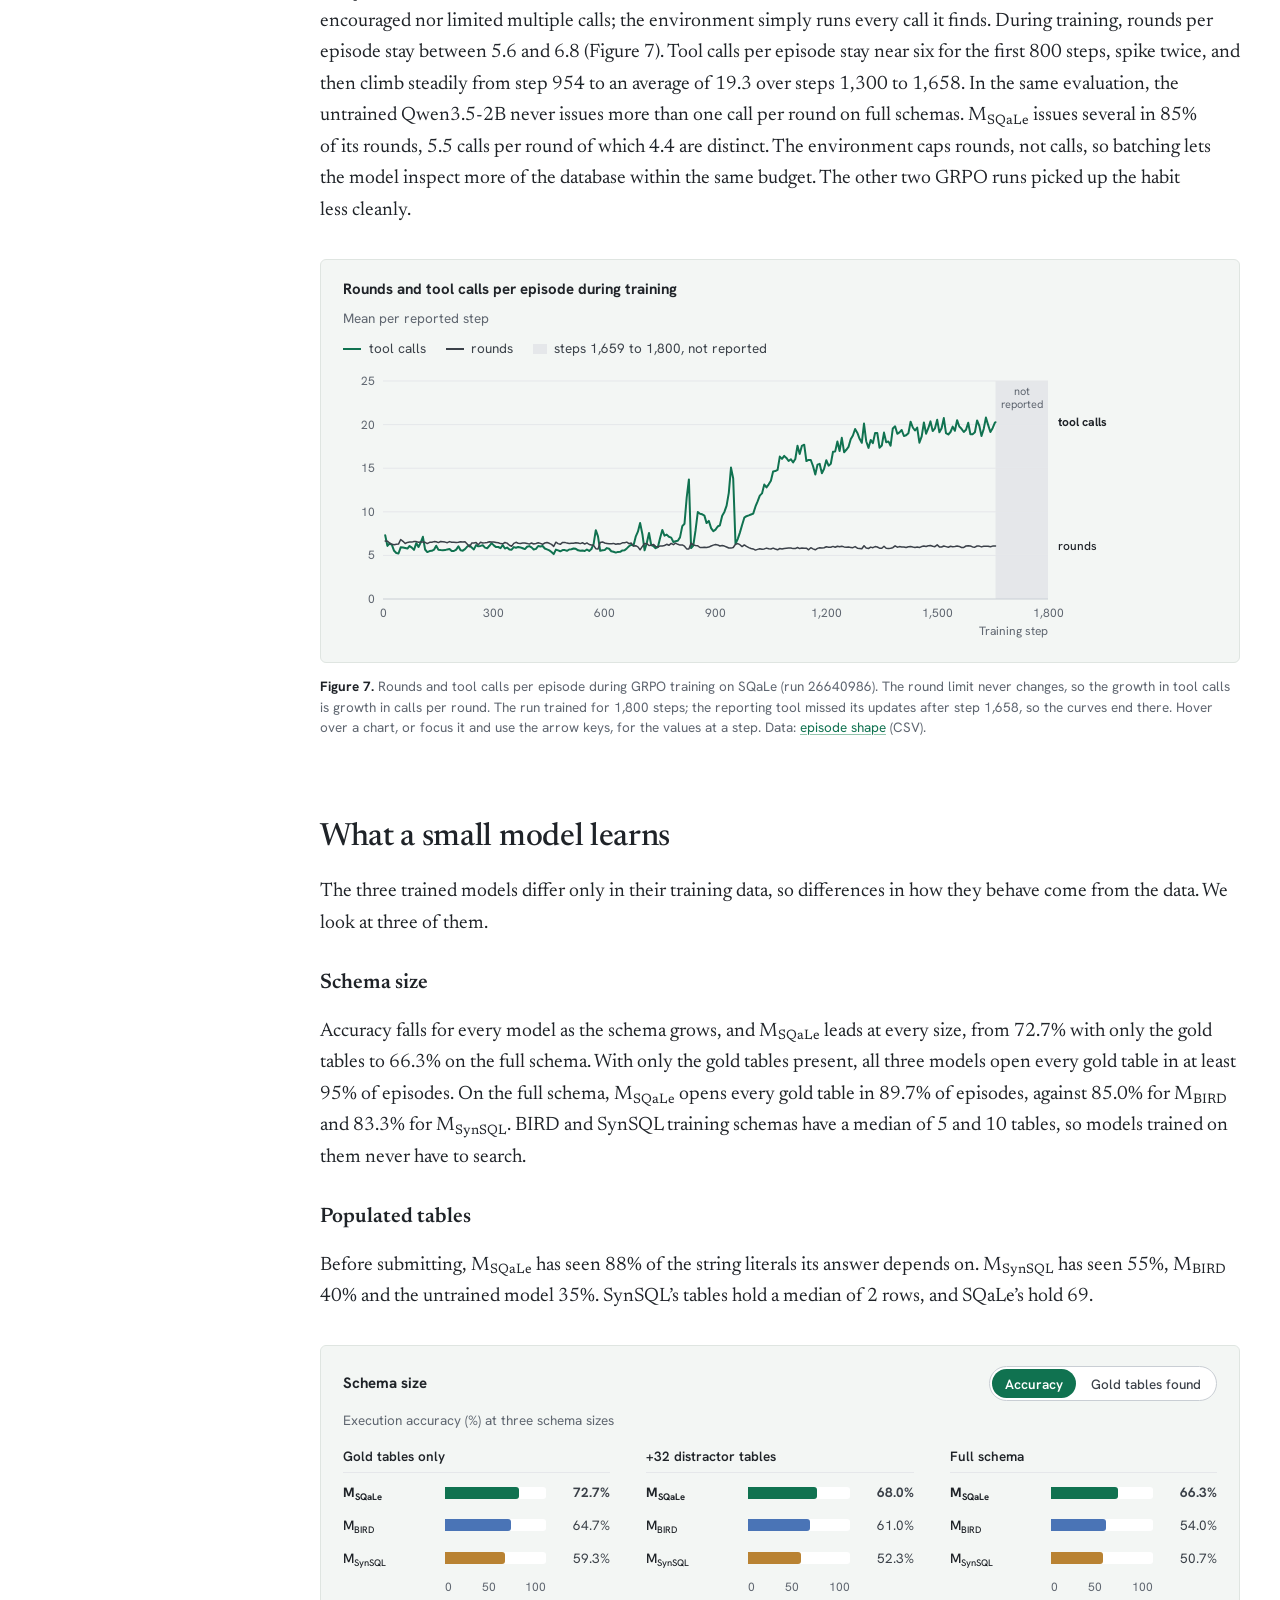
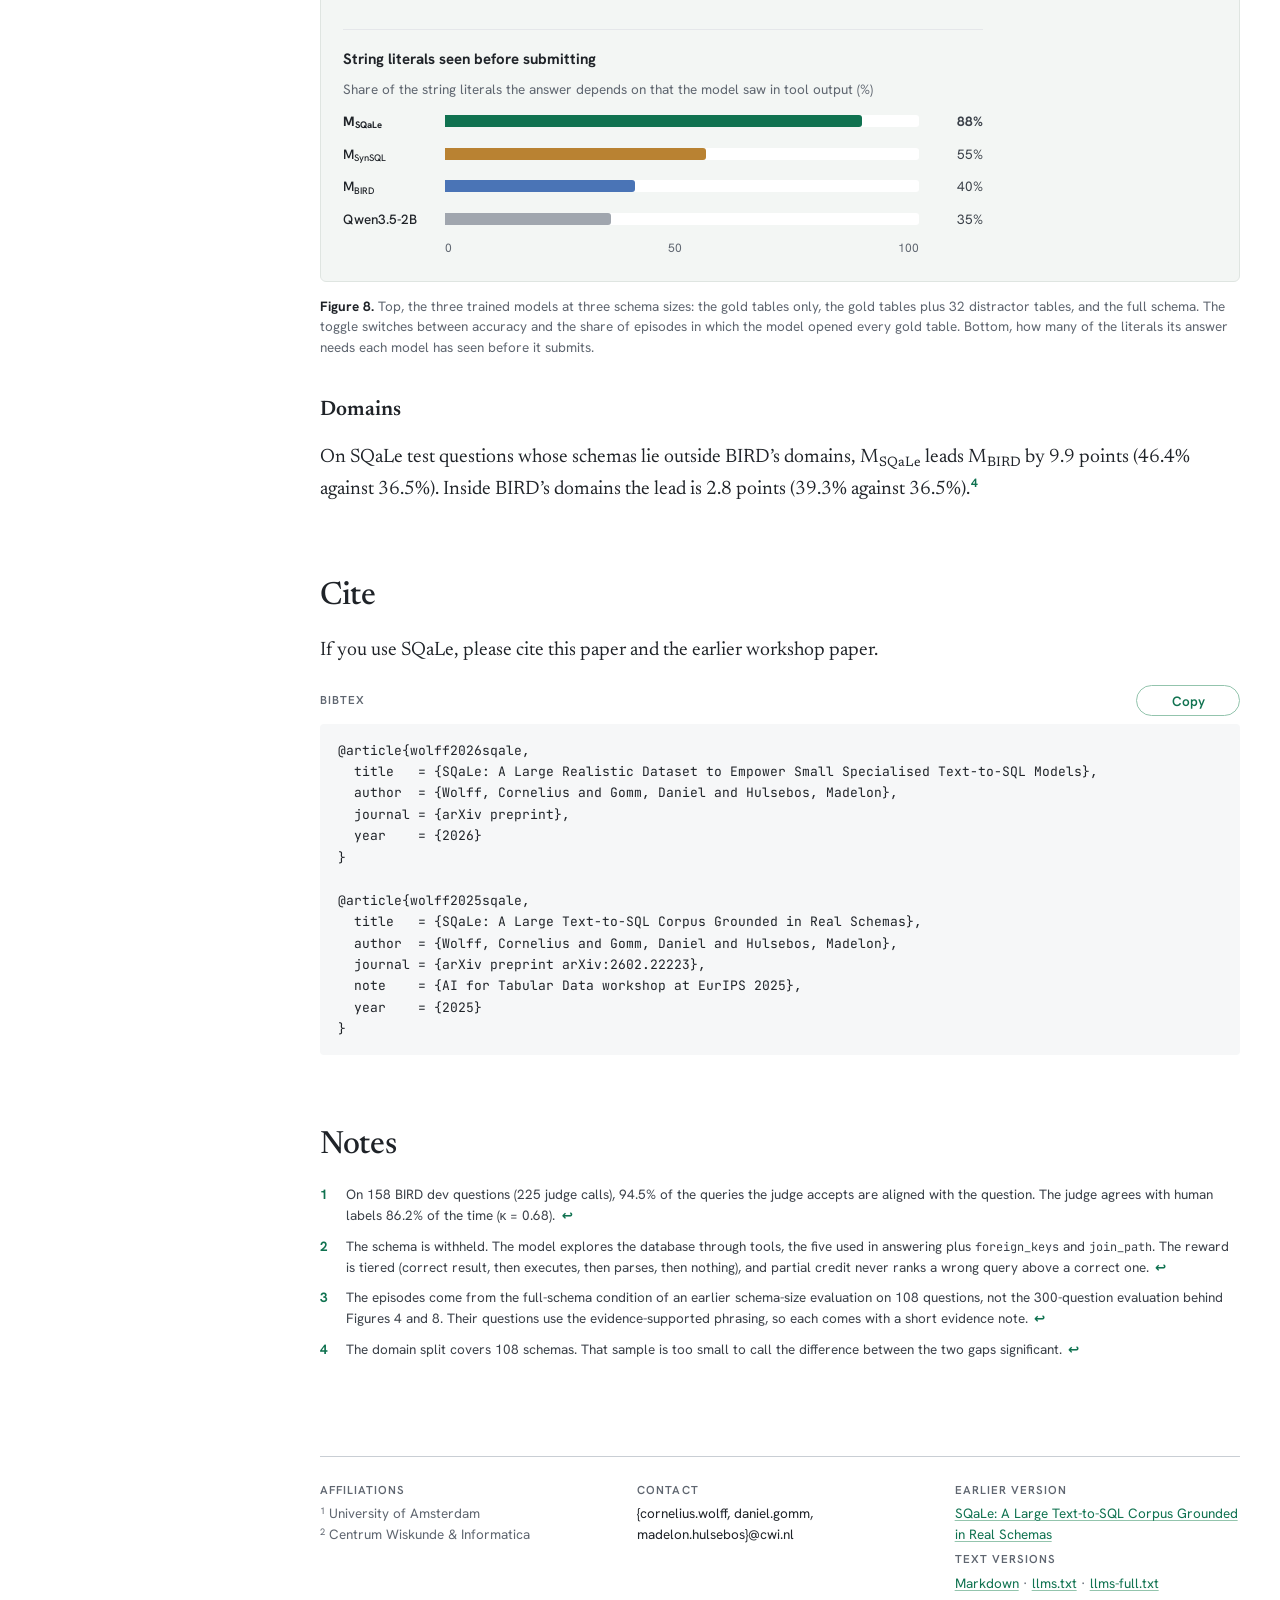
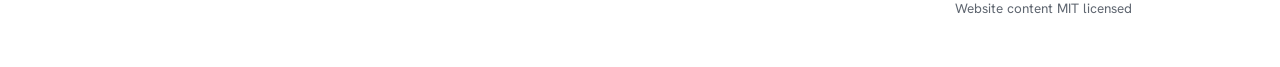
==== commit b9d72b4b: "fix: Light button" ====
--- a/index.html
+++ b/index.html
@@ -758,7 +758,9 @@
    costs the masthead no height. Narrower, it gets a row of its own. */
 @media (min-width: 1000px) {
   .masthead > .theme, .masthead > .mast-title { grid-row: 1; }
-  .masthead > .theme { align-self: start; margin-block: 0; }
+  /* The title shares the row and its box spans the full width, so the switch has
+     to be lifted above it or the h1 swallows the clicks. */
+  .masthead > .theme { align-self: start; margin-block: 0; position: relative; z-index: 1; }
 }
 
 /* ---------- masthead ---------- */
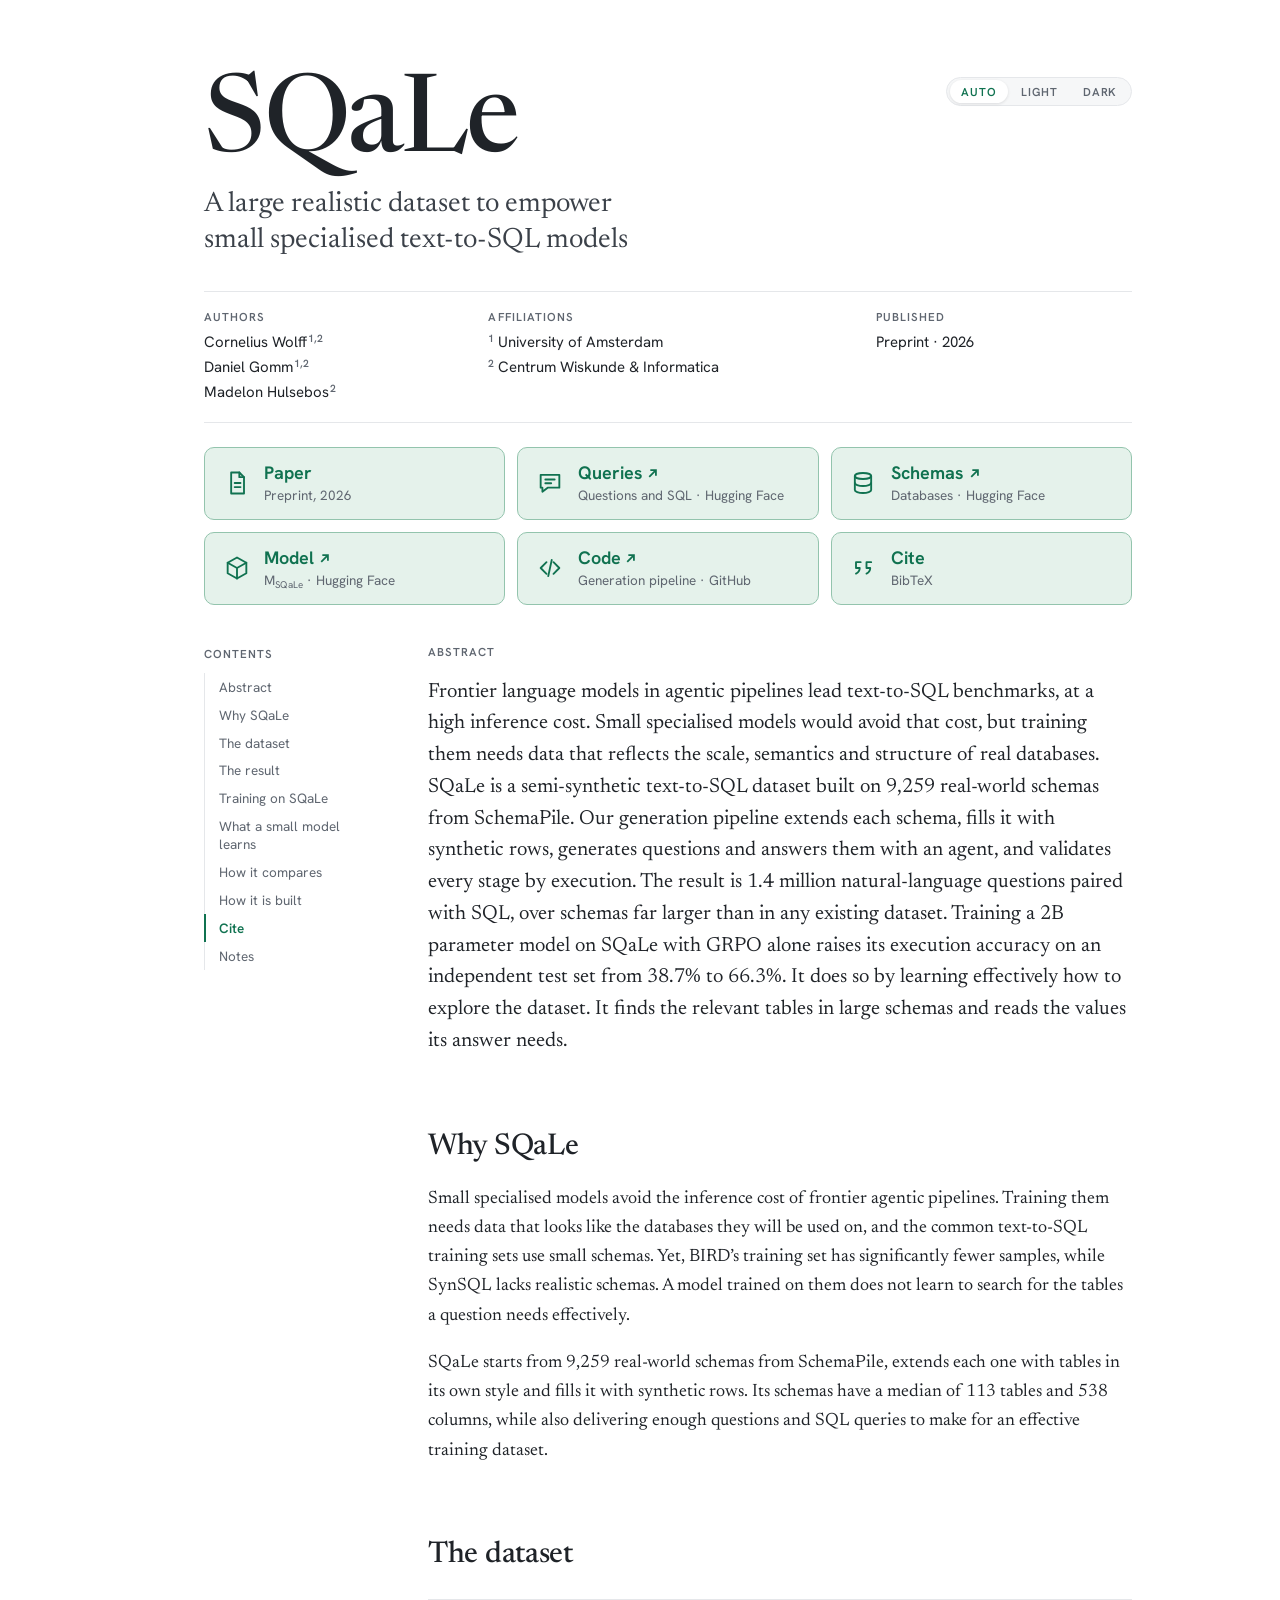
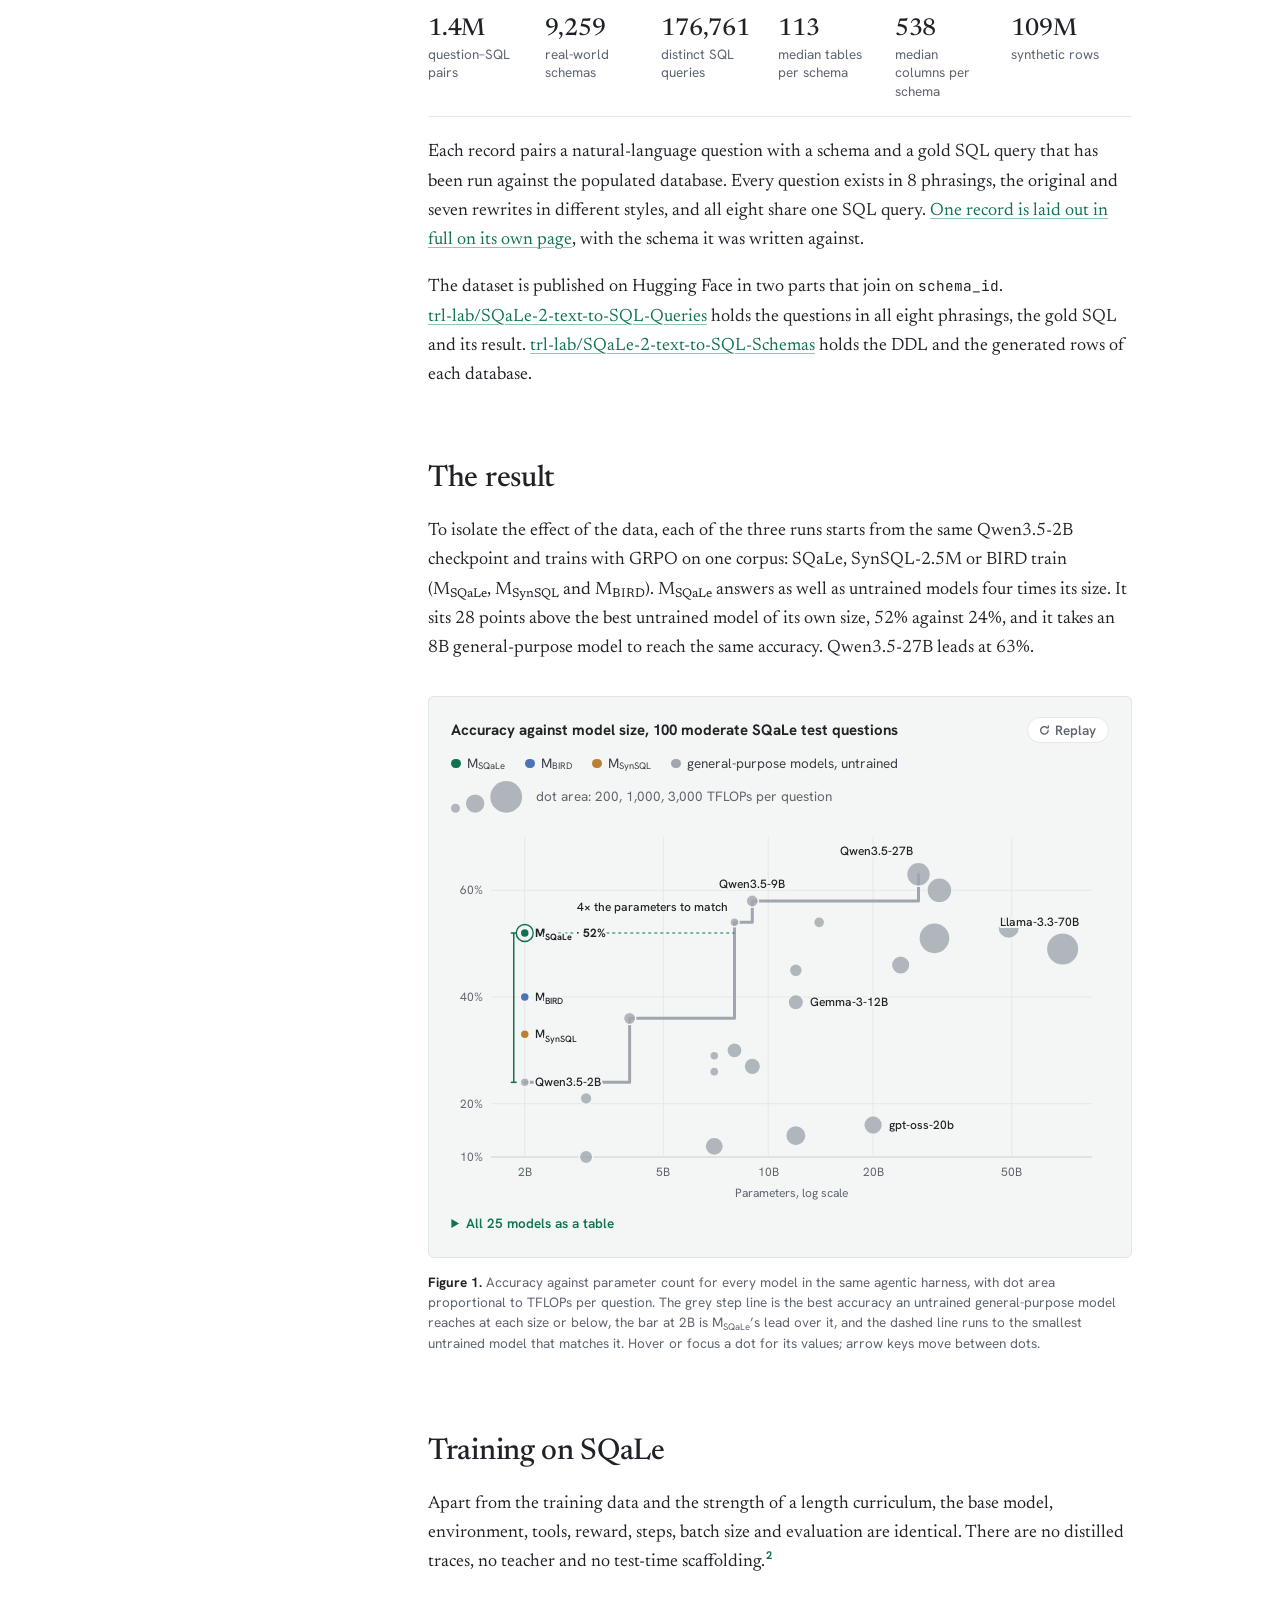
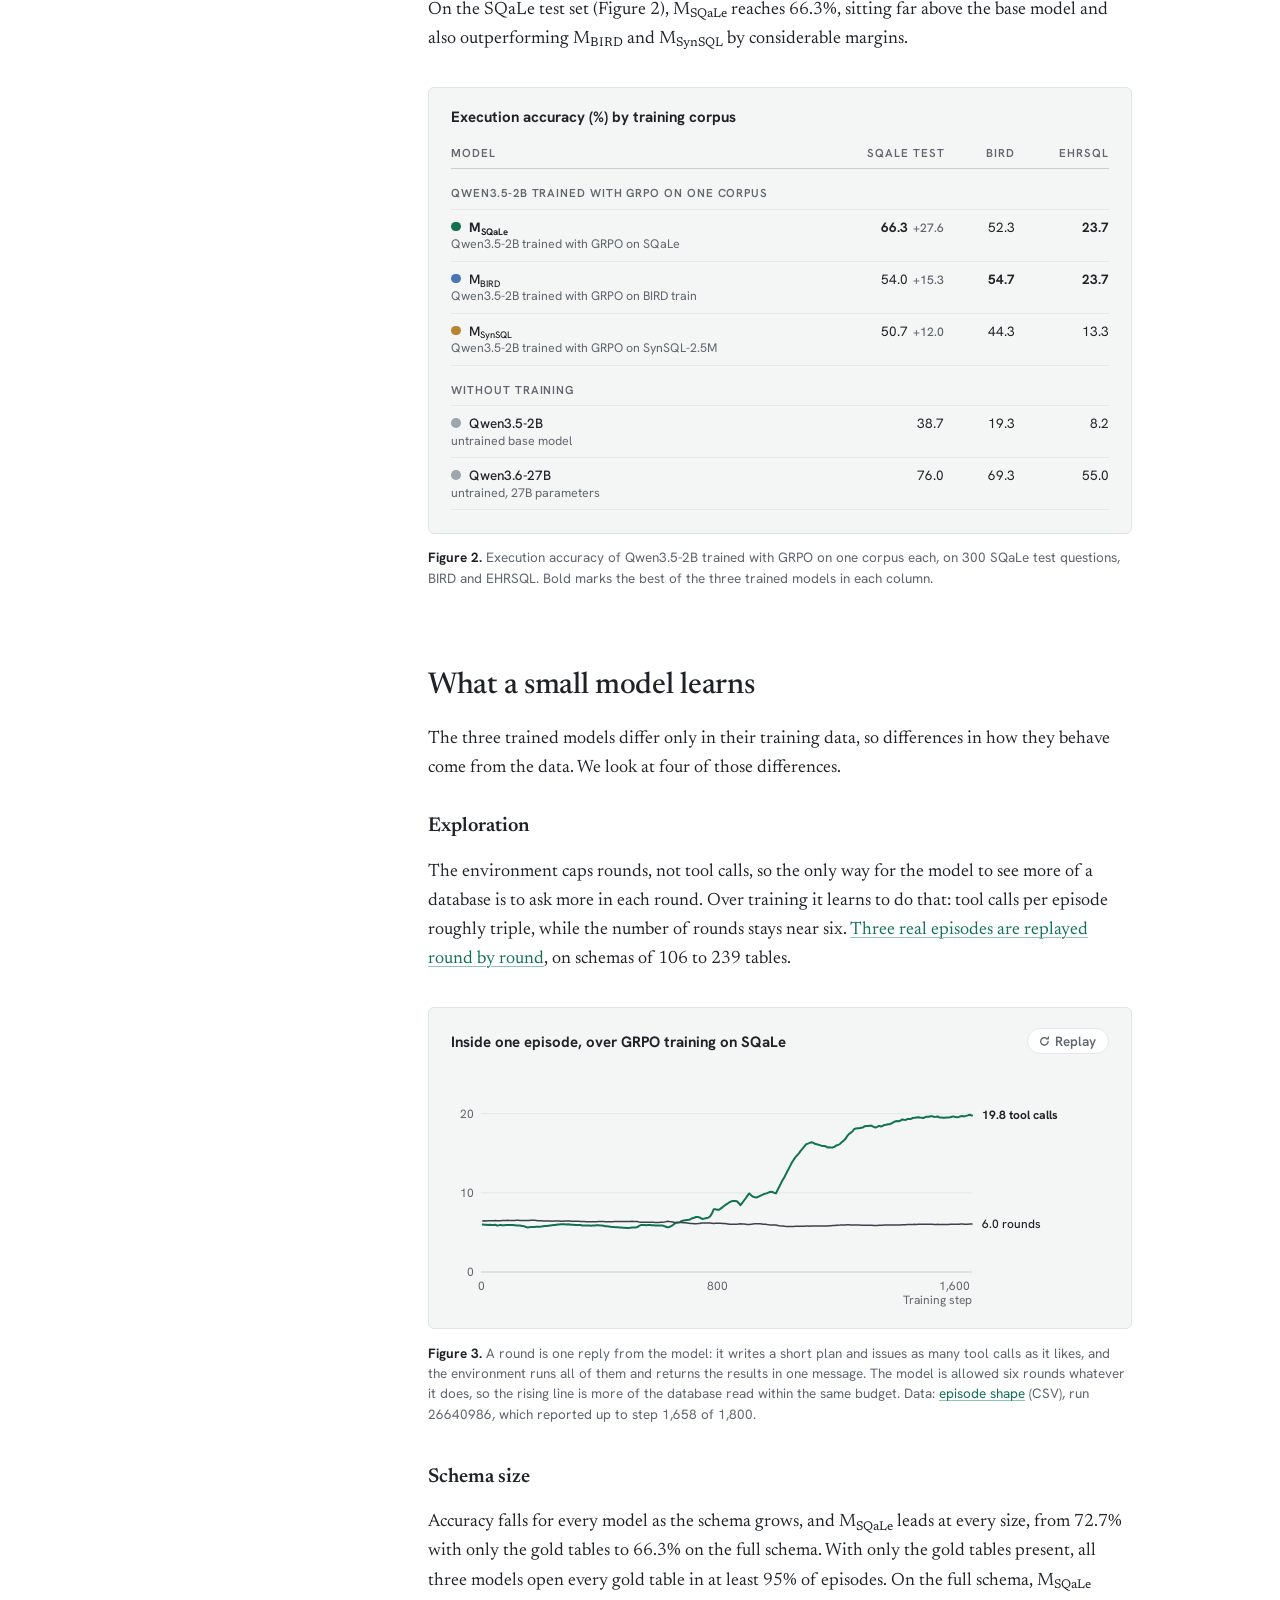
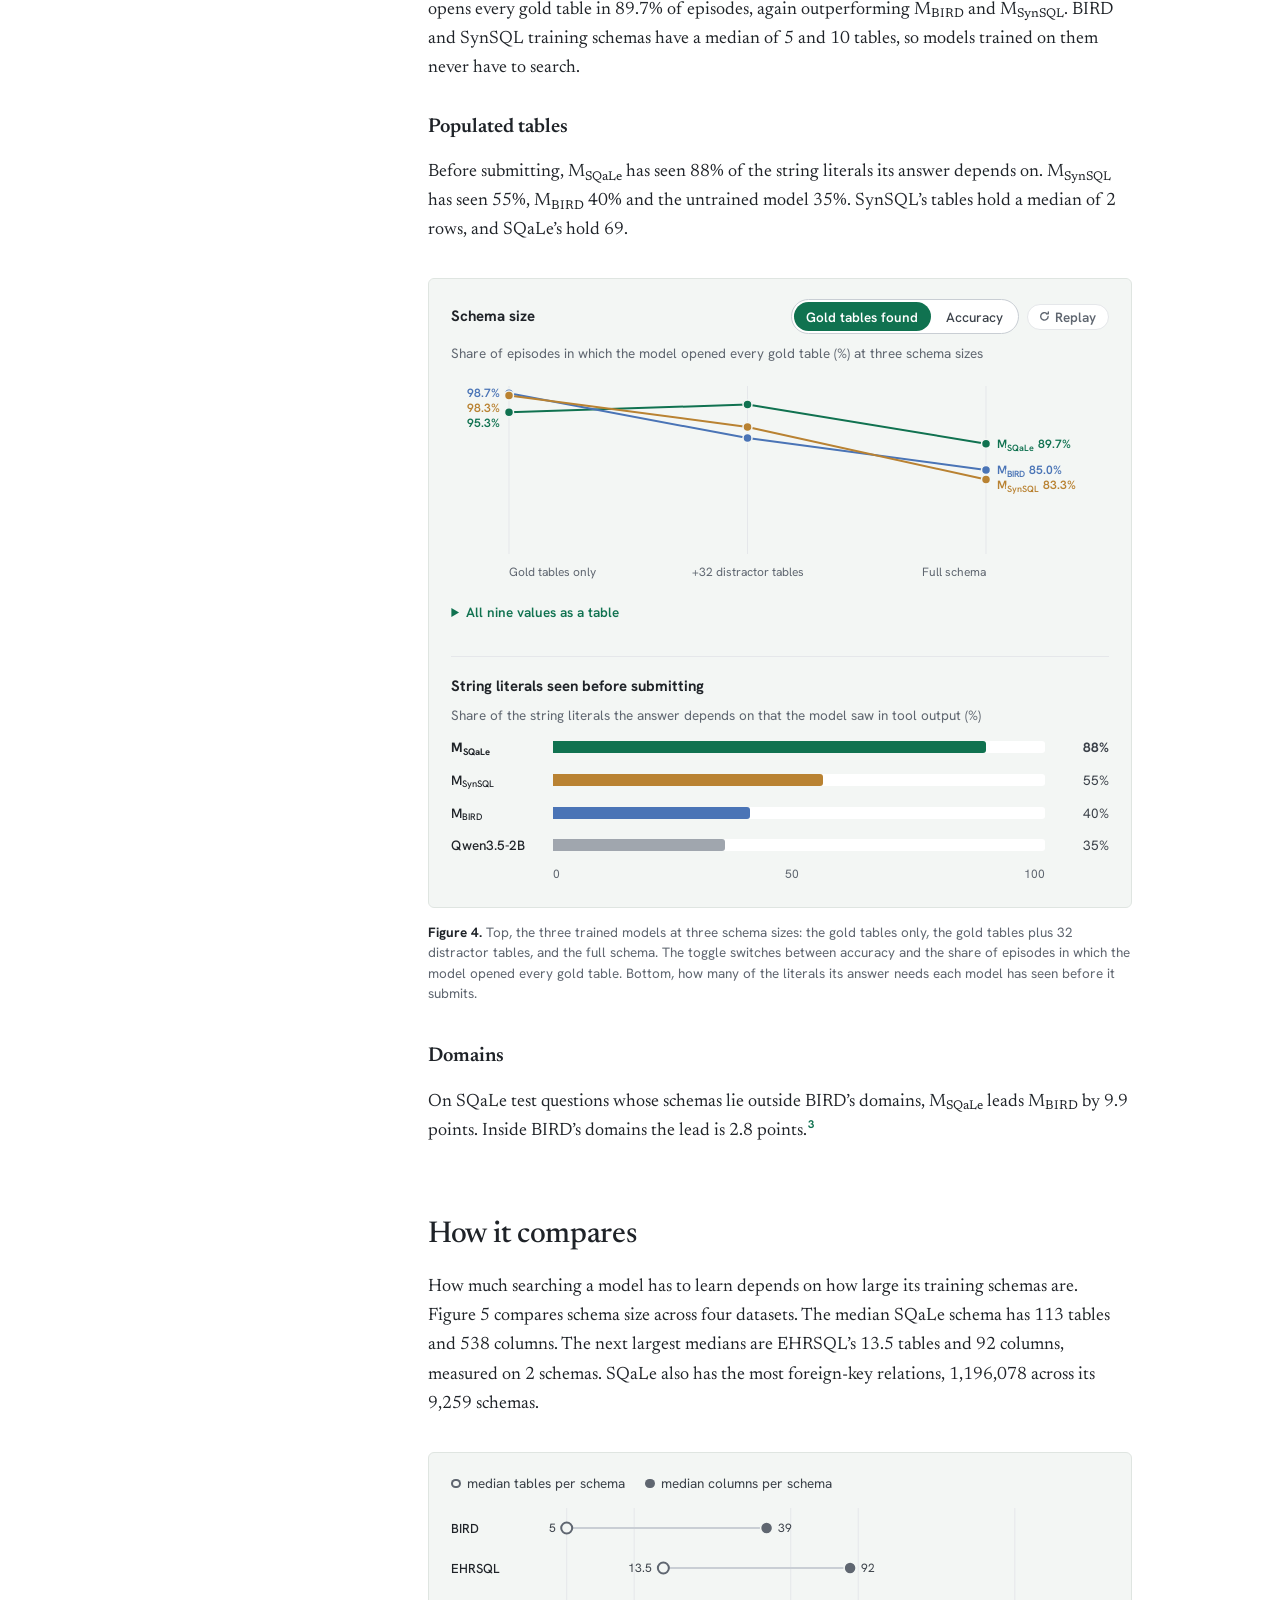
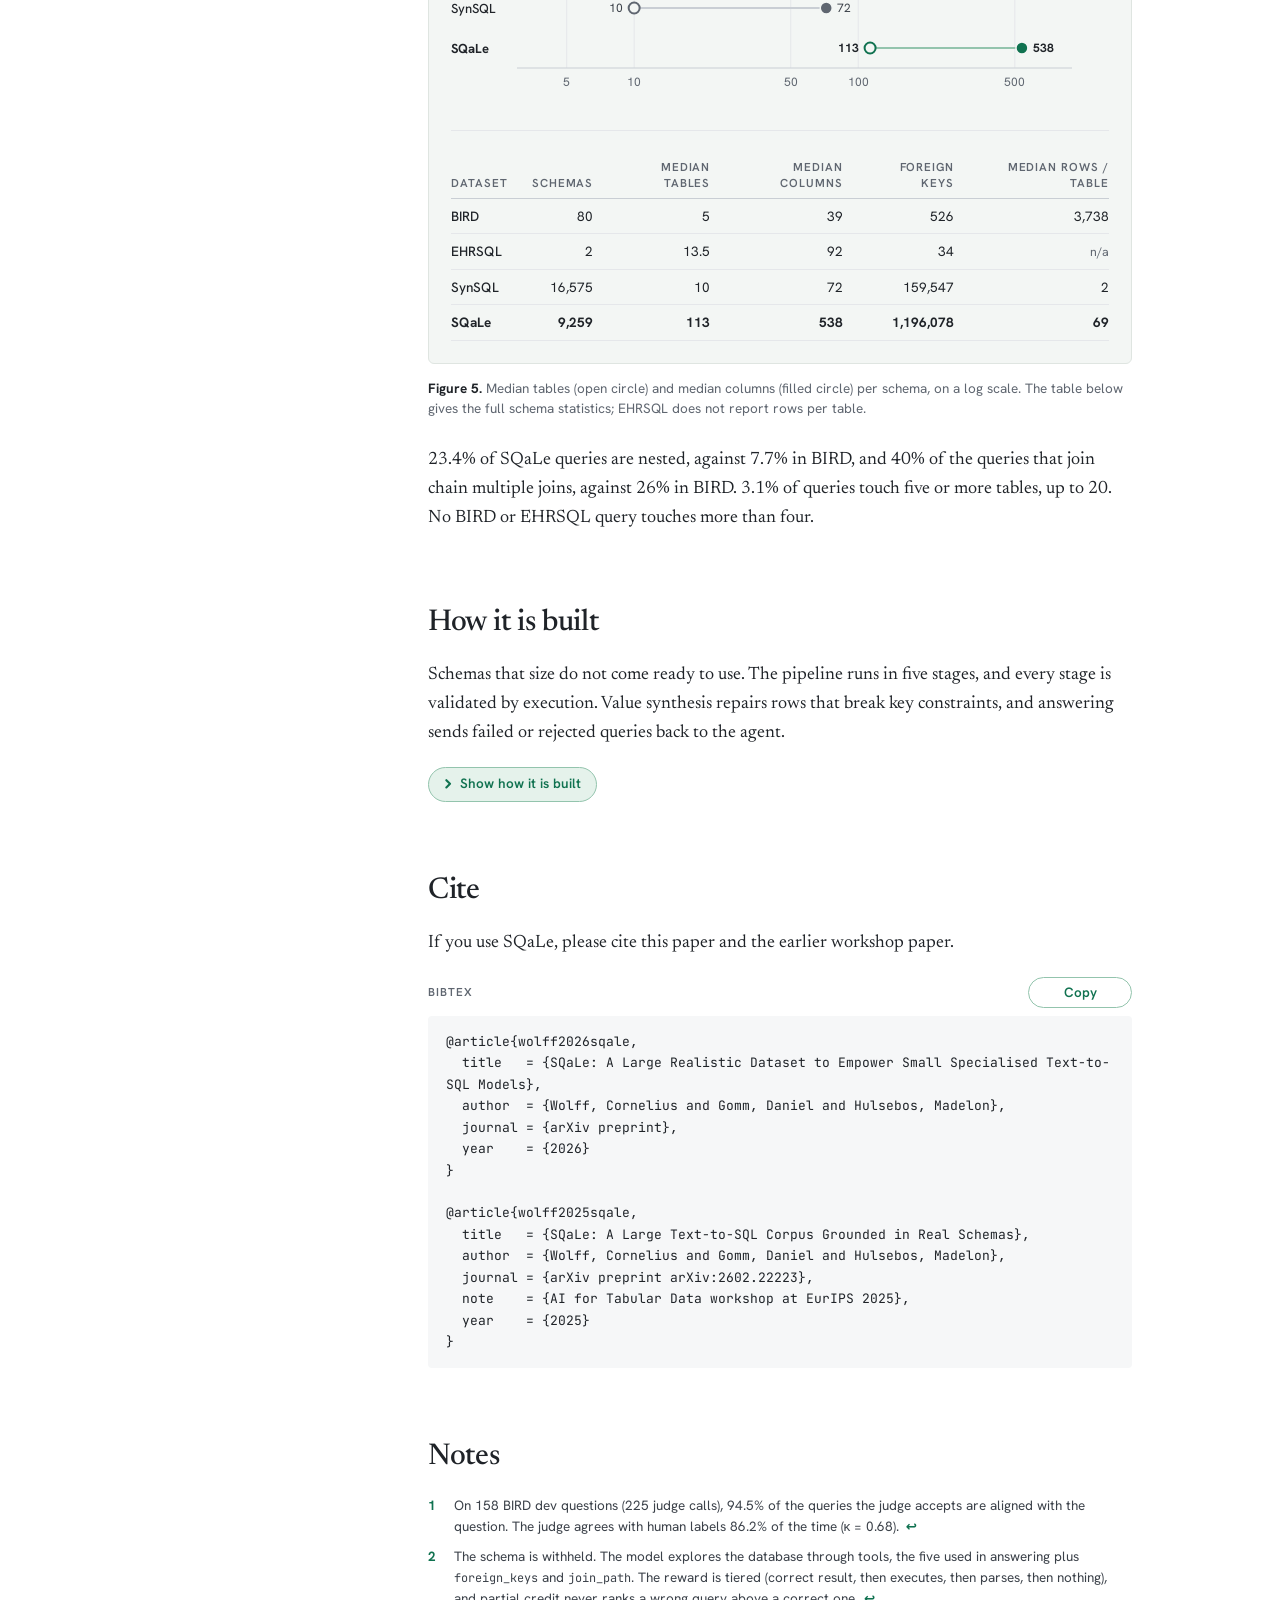
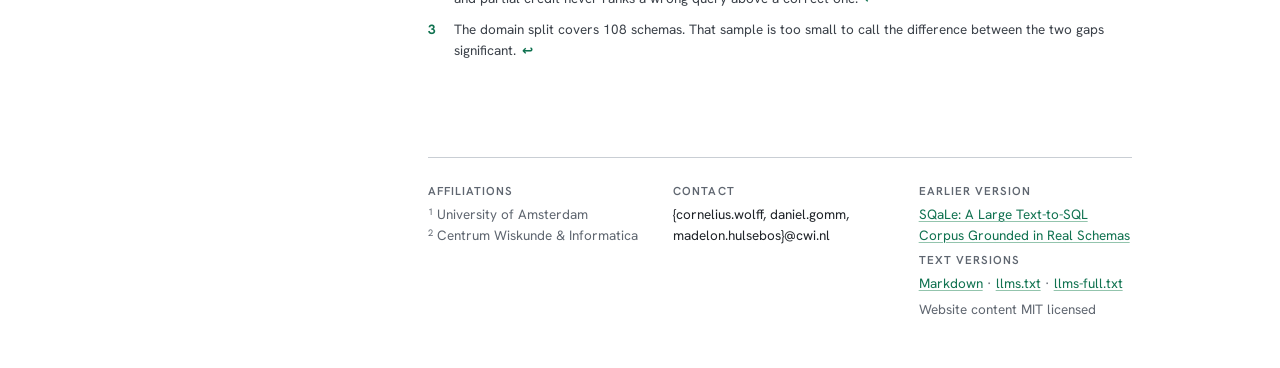
==== commit b6fff2af: "feat: Rebuild website" ====
--- a/index.html
+++ b/index.html
@@ -554,820 +554,9 @@
 <link rel="preconnect" href="https://fonts.googleapis.com">
 <link rel="preconnect" href="https://fonts.gstatic.com" crossorigin>
 <link rel="stylesheet" href="https://fonts.googleapis.com/css2?family=Newsreader:ital,opsz,wght@0,6..72,300..700;1,6..72,300..700&family=Hanken+Grotesk:wght@400..700&family=JetBrains+Mono:wght@400..600&display=swap">
-<style>
-/*
-  DESIGN PLAN · "Article"
-  Layout: a Distill-style long read. Text, figures and captions share one wide column
-  next to a sticky contents gutter (left); captions sit under their figures, and notes
-  are endnotes in a Notes section at the bottom. Collapses to one column on phones.
-  Colour tokens (light / dark):
-    ground   #FFFFFF / #1B1A18 (warm near-black, never pure black)
-    ink      #1F2328 / #ECE8E1, muted #5F6670 / #A39E95, rules #E5E7EA / #322F2B
-    accent   forest green #107250 / #5DC79B (links, active tab, M_SQaLe)
-    series   slate #4A74B6 / #6F8FDA (M_BIRD), sand #B98232 / #B57C2E (M_SynSQL),
-             grey #A0A6AE / #77726A (general-purpose models). Validated for CVD separation.
-  Type: Newsreader (opsz axis: display for the title, text size for body)
-        Hanken Grotesk for labels, metadata, captions and figure UI
-        JetBrains Mono for SQL and BibTeX
-*/
-:root {
-  --bg: #ffffff;
-  --fg: #1f2328;
-  --fg-2: #3b4149;
-  --muted: #5f6670;
-  --rule: #e5e7ea;
-  --rule-strong: #c9ced4;
-  --surface: #f6f7f8;
-  --panel: #f3f6f4;
-  --panel-line: #dfe5e1;
-  --raised: #ffffff;
-  --track: #eef0f2;
-  --accent: #107250;
-  --accent-line: #93c4ad;
-  --accent-soft: #e5f2eb;
-  --on-accent: #ffffff;
-  --slate: #4a74b6;
-  --sand: #b98232;
-  --dot: #a0a6ae;
-  --cell: #d8dce0;
-  --kw: #687079;
-  --str: #8a5a10;
-  --shadow: rgba(31, 35, 40, 0.12);
-  color-scheme: light;
-
-  --serif: "Newsreader", "Iowan Old Style", "Palatino Linotype", Palatino, Georgia, serif;
-  --sans: "Hanken Grotesk", "Helvetica Neue", Arial, system-ui, sans-serif;
-  --mono: "JetBrains Mono", ui-monospace, "SF Mono", Menlo, Consolas, monospace;
-
-  --fs-body: 1.21875rem;   /* 19.5px */
-  --fs-lede: 1.375rem;
-  --fs-h2: 2rem;
-  --fs-h3: 1.3125rem;
-  --fs-ui: 0.9375rem;
-  --fs-small: 0.84375rem;
-  --fs-label: 0.71875rem;
-
-  --w-toc: 11rem;
-  --w-text: 40rem;
-  --w-margin: 14.5rem;
-  --gap: 3rem;
-}
-@media (prefers-color-scheme: dark) {
-  :root:not([data-theme="light"]) {
-    --bg: #1b1a18;
-    --fg: #ece8e1;
-    --fg-2: #d2cdc5;
-    --muted: #a39e95;
-    --rule: #322f2b;
-    --rule-strong: #4a463f;
-    --surface: #242320;
-    --panel: #22211f;
-    --panel-line: #37342f;
-    --raised: #2c2a27;
-    --track: #2b2926;
-    --accent: #5dc79b;
-    --accent-line: #3a7a5f;
-    --accent-soft: #1f3a2e;
-    --on-accent: #0f1a14;
-    --slate: #6f8fda;
-    --sand: #b57c2e;
-    --dot: #77726a;
-    --cell: #3d3a35;
-    --kw: #a39e95;
-    --str: #d9ae6e;
-    --shadow: rgba(0, 0, 0, 0.45);
-    color-scheme: dark;
-  }
-}
-:root[data-theme="dark"] {
-  --bg: #1b1a18;
-  --fg: #ece8e1;
-  --fg-2: #d2cdc5;
-  --muted: #a39e95;
-  --rule: #322f2b;
-  --rule-strong: #4a463f;
-  --surface: #242320;
-  --panel: #22211f;
-  --panel-line: #37342f;
-  --raised: #2c2a27;
-  --track: #2b2926;
-  --accent: #5dc79b;
-  --accent-line: #3a7a5f;
-  --accent-soft: #1f3a2e;
-  --on-accent: #0f1a14;
-  --slate: #6f8fda;
-  --sand: #b57c2e;
-  --dot: #77726a;
-  --cell: #3d3a35;
-  --kw: #a39e95;
-  --str: #d9ae6e;
-  --shadow: rgba(0, 0, 0, 0.45);
-  color-scheme: dark;
-}
-
-*, *::before, *::after { box-sizing: border-box; }
-html { -webkit-text-size-adjust: 100%; text-size-adjust: 100%; }
-@media (prefers-reduced-motion: no-preference) { html { scroll-behavior: smooth; } }
-body {
-  margin: 0;
-  background: var(--bg);
-  color: var(--fg);
-  font-family: var(--serif);
-  font-size: var(--fs-body);
-  line-height: 1.62;
-  font-optical-sizing: auto;
-  -webkit-font-smoothing: antialiased;
-}
-::selection { background: var(--accent-soft); color: var(--fg); }
-a { color: var(--accent); text-decoration: underline; text-decoration-color: var(--accent-line); text-decoration-thickness: 1px; text-underline-offset: 0.18em; }
-a:hover { text-decoration-color: var(--accent); }
-:focus-visible { outline: 2px solid var(--accent); outline-offset: 2px; border-radius: 2px; }
-sub, sup { font-size: 0.7em; line-height: 0; position: relative; }
-sub { vertical-align: baseline; top: 0.28em; }
-sup { vertical-align: baseline; top: -0.45em; }
-code { font-family: var(--mono); font-size: 0.8em; }
-p { margin: 0; }
-h1, h2, h3, h4 { text-wrap: balance; margin: 0; }
-
-.skip { position: absolute; left: 16px; top: -100px; background: var(--bg); color: var(--accent); font: 600 var(--fs-ui) var(--sans); padding: 0.5rem 0.75rem; z-index: 10; }
-.skip:focus { top: 12px; }
-
-/* ---------- page grid ---------- */
-.page {
-  padding-inline: max(16px, env(safe-area-inset-left)) max(16px, env(safe-area-inset-right));
-  padding-block: 0 2rem;
-}
-/* Text and figures share the text and margin tracks (one wide column); the
-   left track holds the contents list. */
-.masthead, .layout, .site-foot {
-  display: grid;
-  grid-template-columns: [toc-start] var(--w-margin) [toc-end text-start] minmax(0, var(--w-text)) [text-end margin-start] var(--w-margin) [margin-end];
-  column-gap: var(--gap);
-  justify-content: center;
-}
-@media (max-width: 1199.98px) {
-  /* The contents list moves above the text, and the left track stays empty. */
-  :root { --gap: 2.5rem; --w-margin: 12rem; }
-  .masthead, .layout, .site-foot {
-    grid-template-columns: [side-start] var(--w-margin) [side-end toc-start text-start] minmax(0, var(--w-text)) [text-end margin-start] var(--w-margin) [margin-end toc-end];
-  }
-}
-@media (max-width: 999.98px) {
-  :root { --fs-body: 1.15625rem; --fs-lede: 1.28rem; --fs-h2: 1.75rem; }
-  .masthead, .layout, .site-foot {
-    grid-template-columns: [toc-start text-start margin-start] minmax(0, 42rem) [text-end margin-end toc-end];
-  }
-}
-@media (max-width: 559.98px) {
-  :root { --fs-body: 1.125rem; --fs-lede: 1.1875rem; --fs-h2: 1.5625rem; --fs-h3: 1.1875rem; }
-}
-
-/* ---------- theme switch ---------- */
-/* Three states: auto follows the browser, light and dark override it. */
-.theme {
-  grid-column: text-start / margin-end;
-  justify-self: end;
-  margin-block: -0.75rem -1.5rem;
-  display: inline-flex;
-  align-items: center;
-  gap: 0.15rem;
-  padding: 0.15rem;
-  border: 1px solid var(--rule);
-  border-radius: 999px;
-  background: var(--surface);
-}
-.theme-btn {
-  appearance: none;
-  border: 0;
-  background: none;
-  cursor: pointer;
-  font-family: var(--sans);
-  font-size: var(--fs-label);
-  font-weight: 600;
-  letter-spacing: 0.08em;
-  text-transform: uppercase;
-  color: var(--muted);
-  padding: 0.35rem 0.7rem;
-  border-radius: 999px;
-  line-height: 1;
-}
-.theme-btn:hover { color: var(--fg); }
-.theme-btn[aria-pressed="true"] { background: var(--raised); color: var(--accent); box-shadow: 0 1px 3px var(--shadow); }
-.theme-btn:focus-visible { outline: 2px solid var(--accent); outline-offset: 2px; }
-/* Wide enough for the switch to sit in the empty space beside the title, so it
-   costs the masthead no height. Narrower, it gets a row of its own. */
-@media (min-width: 1000px) {
-  .masthead > .theme, .masthead > .mast-title { grid-row: 1; }
-  /* The title shares the row and its box spans the full width, so the switch has
-     to be lifted above it or the h1 swallows the clicks. */
-  .masthead > .theme { align-self: start; margin-block: 0; position: relative; z-index: 1; }
-}
-
-/* ---------- masthead ---------- */
-.masthead { padding-block: clamp(2.5rem, 6vw, 5rem) 0; row-gap: 2rem; }
-.mast-title, .byline { grid-column: text-start / margin-end; min-width: 0; }
-.mast-title { display: grid; gap: 0.6rem; }
-.title {
-  font-family: var(--serif);
-  font-variation-settings: "opsz" 72;
-  font-weight: 460;
-  font-size: clamp(3.75rem, 1.6rem + 7vw, 6.75rem);
-  line-height: 0.92;
-  letter-spacing: -0.022em;
-}
-.deck {
-  font-family: var(--serif);
-  font-variation-settings: "opsz" 28;
-  font-size: clamp(1.3rem, 1rem + 1.1vw, 1.75rem);
-  line-height: 1.3;
-  color: var(--fg-2);
-  max-width: 30ch;
-  text-wrap: balance;
-}
-
-.byline {
-  margin: 0;
-  display: grid;
-  grid-template-columns: 1fr 1.4fr 1fr;
-  gap: 1.25rem 1.75rem;
-  border-block: 1px solid var(--rule);
-  padding-block: 1rem 1.15rem;
-  font-family: var(--sans);
-  font-size: var(--fs-ui);
-  line-height: 1.5;
-}
-.by-col { min-width: 0; display: grid; gap: 0.4rem; align-content: start; }
-.byline dt, .label {
-  font-family: var(--sans);
-  font-size: var(--fs-label);
-  font-weight: 600;
-  letter-spacing: 0.09em;
-  text-transform: uppercase;
-  color: var(--muted);
-}
-.byline dd { margin: 0; min-width: 0; }
-.byline ul, .byline ol { list-style: none; margin: 0; padding: 0; display: grid; gap: 0.15rem; }
-.byline sup { color: var(--muted); font-weight: 600; margin-left: 0.1em; }
-.affs sup { margin: 0 0.3em 0 0; }
-
-/* Resource links: the page's main actions, boxed under the paper information. */
-.resources { grid-column: text-start / margin-end; min-width: 0; margin-top: -0.5rem; }
-.resources ul {
-  list-style: none; margin: 0; padding: 0;
-  display: grid; grid-template-columns: repeat(3, minmax(0, 1fr)); gap: 0.75rem;
-}
-.res {
-  height: 100%; box-sizing: border-box;
-  display: grid; grid-template-columns: auto minmax(0, 1fr); column-gap: 0.85rem; row-gap: 0.1rem; align-items: center;
-  padding: 0.9rem 1.1rem;
-  border: 1px solid var(--accent-line); border-radius: 10px; background: var(--accent-soft);
-  color: var(--fg); text-decoration: none; font-family: var(--sans);
-  transition: border-color 0.15s, background-color 0.15s, box-shadow 0.15s;
-}
-.res:hover { border-color: var(--accent); background: var(--bg); box-shadow: 0 2px 10px var(--shadow); }
-.res:focus-visible { outline: 2px solid var(--accent); outline-offset: 2px; }
-.res-icon {
-  grid-row: 1 / span 2; width: 1.75rem; height: 1.75rem;
-  fill: none; stroke: var(--accent); stroke-width: 1.6; stroke-linecap: round; stroke-linejoin: round;
-}
-.res-name {
-  display: inline-flex; align-items: center; gap: 0.3rem;
-  font-size: 1.125rem; font-weight: 650; line-height: 1.25; color: var(--accent);
-}
-.res-ext { width: 0.62em; height: 0.62em; fill: none; stroke: currentColor; stroke-width: 1.6; }
-.res-sub { font-size: var(--fs-small); line-height: 1.35; color: var(--muted); min-width: 0; }
-.res-sub sub { font-size: 0.72em; }
-@media (prefers-reduced-motion: reduce) { .res { transition: none; } }
-
-@media (max-width: 999.98px) {
-  .byline { grid-template-columns: 1fr 1fr; }
-}
-@media (max-width: 559.98px) {
-  .resources ul { grid-template-columns: repeat(2, minmax(0, 1fr)); gap: 0.6rem; }
-  .res { grid-template-columns: minmax(0, 1fr); row-gap: 0.35rem; padding: 0.8rem 0.85rem; }
-  .res-icon { grid-row: auto; width: 1.5rem; height: 1.5rem; }
-  .byline { grid-template-columns: minmax(0, 1fr); gap: 0; padding-block: 0; }
-  .by-col { grid-template-columns: 6.25rem minmax(0, 1fr); gap: 0.75rem; padding-block: 0.75rem; border-top: 1px solid var(--rule); }
-  .by-col:first-child { border-top: 0; }
-  .byline dt { padding-top: 0.2rem; }
-}
-
-/* ---------- contents ---------- */
-.layout { padding-block: 2.5rem 0; row-gap: 2rem; }
-.toc { grid-column: toc-start / toc-end; min-width: 0; font-family: var(--sans); font-size: var(--fs-small); }
-.toc-label { margin-bottom: 0.6rem; }
-.toc ol { list-style: none; margin: 0; padding: 0; display: grid; }
-.toc a {
-  display: block; color: var(--muted); text-decoration: none;
-  padding: 0.3rem 0 0.3rem 0.85rem; border-left: 1px solid var(--rule); line-height: 1.35;
-}
-.toc a:hover { color: var(--fg); }
-.toc a[aria-current="true"] { color: var(--accent); border-left: 2px solid var(--accent); padding-left: calc(0.85rem - 1px); font-weight: 600; }
-.article { grid-column: text-start / margin-end; min-width: 0; display: flex; flex-direction: column; gap: clamp(3rem, 6vw, 4.5rem); }
-@media (min-width: 1200px) {
-  .toc { grid-row: 1; position: sticky; top: 2.25rem; align-self: start; justify-self: end; width: var(--w-toc); }
-  .article { grid-row: 1; }
-}
-@media (max-width: 1199.98px) {
-  .toc { border-bottom: 1px solid var(--rule); padding-bottom: 1rem; }
-  .toc ol { display: flex; flex-wrap: wrap; gap: 0.25rem 1.25rem; }
-  .toc a { border-left: 0; padding: 0.3rem 0; }
-  .toc a[aria-current="true"] { border-left: 0; padding-left: 0; }
-}
-
-/* ---------- sections ---------- */
-.sec {
-  display: grid;
-  grid-template-columns: [text-start] minmax(0, var(--w-text)) [text-end margin-start] var(--w-margin) [margin-end];
-  column-gap: var(--gap);
-  row-gap: 1.15rem;
-  align-content: start;
-  scroll-margin-top: 1.5rem;
-}
-@media (max-width: 999.98px) {
-  .sec { grid-template-columns: [text-start margin-start] minmax(0, 1fr) [text-end margin-end]; }
-}
-.sec > * { grid-column: text-start / margin-end; min-width: 0; }
-.sec > .wide { grid-column: text-start / margin-end; }
-.sec p { text-wrap: pretty; hanging-punctuation: first; }
-.sec h2 {
-  font-family: var(--serif);
-  font-size: var(--fs-h2);
-  font-weight: 500;
-  line-height: 1.15;
-  letter-spacing: -0.01em;
-  padding-bottom: 0.15rem;
-}
-.sec h3 {
-  font-family: var(--serif);
-  font-size: var(--fs-h3);
-  font-weight: 600;
-  line-height: 1.3;
-  padding-top: 0.75rem;
-}
-.sec h2.kicker { font-size: var(--fs-label); font-family: var(--sans); font-weight: 600; letter-spacing: 0.09em; padding: 0; }
-.sr-only { position: absolute; width: 1px; height: 1px; overflow: hidden; clip: rect(0 0 0 0); white-space: nowrap; }
-.lede { font-size: var(--fs-lede); line-height: 1.55; color: var(--fg); }
-.m { white-space: nowrap; }
-
-/* note references and the Notes section at the bottom */
-.sn-ref { font-family: var(--sans); font-weight: 700; font-size: 0.62em; top: -0.6em; }
-.sn-ref a { text-decoration: none; padding: 0 0.1em; scroll-margin-top: 30vh; }  /* back-links land with the sentence in view */
-.notes-list {
-  list-style: none; margin: 0; padding: 0; counter-reset: note;
-  display: grid; gap: 0.6rem;
-  font-family: var(--sans); font-size: var(--fs-small); line-height: 1.55; color: var(--fg-2);
-}
-.notes-list li { counter-increment: note; display: grid; grid-template-columns: 1.6rem minmax(0, 1fr); scroll-margin-top: 1.5rem; }
-.notes-list li::before { content: counter(note); font-weight: 700; color: var(--accent); font-variant-numeric: tabular-nums; }
-.notes-list li:target { background: var(--accent-soft); border-radius: 3px; }
-.notes-list code { font-size: 0.88em; }
-.notes-list .back { margin-left: 0.4rem; text-decoration: none; font-weight: 600; }
-
-/* stats row */
-.stats {
-  margin: 0.4rem 0 0.2rem;
-  display: grid;
-  grid-template-columns: repeat(5, minmax(0, 1fr)) minmax(0, 1.3fr);
-  gap: 1rem 1.5rem;
-  border-block: 1px solid var(--rule);
-  padding-block: 1rem;
-}
-.stat { min-width: 0; display: flex; flex-direction: column-reverse; justify-content: flex-end; gap: 0.15rem; }
-.stat dd {
-  margin: 0;
-  font-family: var(--serif);
-  font-variation-settings: "opsz" 40;
-  font-size: 1.5rem;
-  font-weight: 500;
-  line-height: 1.1;
-  font-variant-numeric: lining-nums tabular-nums;
-  letter-spacing: -0.01em;
-}
-.stat dt { font-family: var(--sans); font-size: var(--fs-small); line-height: 1.35; color: var(--muted); }
-@media (max-width: 999.98px) { .stats { grid-template-columns: repeat(3, minmax(0, 1fr)); } }
-@media (max-width: 559.98px) { .stats { grid-template-columns: repeat(2, minmax(0, 1fr)); } .stat dd { font-size: 1.4rem; } }
-
-/* lists of stages */
-.stages { margin: 0; padding: 0; list-style: none; counter-reset: st; display: grid; gap: 0.85rem; }
-.stages li { counter-increment: st; display: grid; grid-template-columns: 1.6rem minmax(0, 1fr); }
-.stages li::before {
-  content: counter(st);
-  font-family: var(--sans); font-weight: 600; font-size: var(--fs-small);
-  color: var(--muted); padding-top: 0.28rem; font-variant-numeric: tabular-nums;
-}
-.stages strong { font-weight: 600; }
-
-/* ---------- foldable detail ---------- */
-/* Secondary material behind a small button: the heading and the surrounding
-   prose stay, the figure and the long detail open on demand. */
-details.fold > summary {
-  display: inline-flex;
-  align-items: center;
-  gap: 0.45rem;
-  width: fit-content;
-  cursor: pointer;
-  list-style: none;
-  font-family: var(--sans);
-  font-size: var(--fs-small);
-  font-weight: 600;
-  color: var(--accent);
-  background: var(--accent-soft);
-  border: 1px solid var(--accent-line);
-  border-radius: 999px;
-  padding: 0.35rem 0.9rem;
-  transition: background-color 0.15s, border-color 0.15s;
-}
-details.fold > summary::-webkit-details-marker { display: none; }
-details.fold > summary::marker { content: ""; }
-details.fold > summary:hover { background: var(--bg); border-color: var(--accent); }
-details.fold > summary:focus-visible { outline: 2px solid var(--accent); outline-offset: 2px; }
-.fold-chev {
-  width: 0.6rem; height: 0.6rem; flex: none;
-  fill: none; stroke: currentColor; stroke-width: 2.2; stroke-linecap: round; stroke-linejoin: round;
-  transition: transform 0.15s;
-}
-details.fold[open] > summary .fold-chev { transform: rotate(90deg); }
-.fold-hide { display: none; }
-details.fold[open] .fold-show { display: none; }
-details.fold[open] .fold-hide { display: inline; }
-/* The folded content keeps the section's vertical rhythm. Figures inside it are
-   no longer items of the section grid, so they drop the subgrid for one column. */
-.fold-inner { display: grid; row-gap: 1.15rem; margin-top: 1.15rem; }
-.fold-inner > * { min-width: 0; }
-.fold-inner .fig { grid-template-columns: minmax(0, 1fr); margin-top: 0; }
-.fold-inner .fig > .fig-body, .fold-inner .fig > figcaption { grid-column: 1 / -1; }
-@media (prefers-reduced-motion: reduce) {
-  details.fold > summary, .fold-chev { transition: none; }
-}
-
-/* ---------- figures ---------- */
-.fig {
-  margin: 0.9rem 0 0.6rem;
-  display: grid;
-  grid-template-columns: subgrid;
-  row-gap: 0.85rem;
-}
-.fig > .fig-body { grid-column: text-start / margin-end; min-width: 0; }
-.fig > figcaption { grid-column: text-start / margin-end; min-width: 0; }
-figcaption {
-  font-family: var(--sans);
-  font-size: var(--fs-small);
-  line-height: 1.5;
-  color: var(--muted);
-}
-figcaption b { color: var(--fg); font-weight: 700; }
-/* Figures sit on a tinted panel. Inside it --bg is the panel, so label halos,
-   hollow markers and cut-outs match it; controls and cards use --raised. */
-.fig-body {
-  --bg: var(--panel);
-  --track: var(--raised);
-  background: var(--panel);
-  border: 1px solid var(--panel-line);
-  border-radius: 6px;
-  padding: 1.25rem 1.4rem 1.4rem;
-}
-@media (max-width: 559.98px) { .fig-body { padding: 1rem 0.9rem 1.1rem; } }
-.fig-body .code-wrap { background: var(--raised); box-shadow: inset 0 0 0 1px var(--panel-line); }
-.panel-title { font-family: var(--sans); font-weight: 700; font-size: var(--fs-ui); color: var(--fg); line-height: 1.3; }
-.panel-sub { font-family: var(--sans); font-size: var(--fs-small); color: var(--muted); line-height: 1.4; }
-.fig-panel { display: grid; gap: 0.6rem; min-width: 0; }
-.fig-panel + .fig-panel { margin-top: 2rem; padding-top: 1.25rem; border-top: 1px solid var(--rule); }
-
-/* tables */
-.table-wrap { overflow-x: auto; -webkit-overflow-scrolling: touch; }
-.tbl {
-  width: 100%;
-  border-collapse: collapse;
-  font-family: var(--sans);
-  font-size: var(--fs-small);
-  line-height: 1.35;
-  font-variant-numeric: tabular-nums;
-}
-.tbl th, .tbl td { padding: 0.5rem 0.75rem; text-align: left; border-bottom: 1px solid var(--rule); white-space: nowrap; vertical-align: baseline; }
-.tbl th:first-child, .tbl td:first-child { padding-left: 0; }
-.tbl th:last-child, .tbl td:last-child { padding-right: 0; }
-.tbl thead th { white-space: normal; font-size: var(--fs-label); font-weight: 600; letter-spacing: 0.08em; text-transform: uppercase; color: var(--muted); border-bottom: 1px solid var(--rule-strong); vertical-align: bottom; }
-.tbl .num { text-align: right; }
-.tbl tbody th { font-weight: 500; }
-#matrix-table tbody th { white-space: normal; }
-@media (max-width: 559.98px) {
-  .tbl th, .tbl td { padding: 0.45rem 0.45rem; }
-  #matrix-table .delta { display: block; margin-left: 0; }
-  #compare-table { font-size: 0.78rem; }
-  #compare-table th, #compare-table td { padding-inline: 0.15rem; }
-  .legend .size-key { flex-basis: 100%; }
-}
-.tbl tbody tr.is-ours th { font-weight: 700; }
-.tbl tbody tr.is-hl th, .tbl tbody tr.is-hl td { font-weight: 700; }
-.tbl .grp th { font-size: var(--fs-label); font-weight: 600; letter-spacing: 0.08em; text-transform: uppercase; color: var(--muted); padding-top: 1rem; white-space: normal; }
-.tbl .desc { display: block; font-weight: 400; color: var(--muted); font-size: 0.92em; }
-.tbl .delta { color: var(--muted); font-weight: 500; margin-left: 0.35rem; font-size: 0.9em; }
-.tbl .na { color: var(--muted); font-weight: 400; font-size: 0.92em; }
-.tbl strong { font-weight: 700; }
-.sw { display: inline-block; width: 0.6rem; height: 0.6rem; border-radius: 50%; margin-right: 0.5rem; vertical-align: 0.05em; }
-.sw-sqale { background: var(--accent); }
-.sw-bird { background: var(--slate); }
-.sw-synsql { background: var(--sand); }
-.sw-base { background: var(--dot); }
-.sw-ring { background: var(--bg); box-shadow: inset 0 0 0 2px var(--muted); }
-.sw-fill { background: var(--muted); }
-
-/* code */
-.code-wrap { overflow-x: auto; background: var(--surface); border-radius: 4px; -webkit-overflow-scrolling: touch; }
-pre { margin: 0; padding: 0.95rem 1.1rem; font-family: var(--mono); font-size: 0.8125rem; line-height: 1.65; color: var(--fg); tab-size: 2; }
-pre code { font-size: inherit; }
-.tok-kw { color: var(--kw); font-weight: 500; }
-.tok-str { color: var(--str); }
-.tok-tbl { font-weight: 600; text-decoration: underline; text-decoration-color: var(--accent); text-decoration-thickness: 2px; text-underline-offset: 3px; }
-
-/* ---------- Figure 1: the record ---------- */
-.record { container-type: inline-size; display: grid; gap: 1rem; }
-.rec-meta { font-family: var(--sans); font-size: var(--fs-small); color: var(--muted); font-variant-numeric: tabular-nums; }
-.rec-meta strong { color: var(--fg); font-weight: 600; font-family: var(--mono); font-size: 0.92em; }
-.rec-grid { display: grid; gap: 1.25rem; grid-template-columns: minmax(0, 1fr); }
-@container (min-width: 720px) {
-  .rec-grid { grid-template-columns: 12.5rem minmax(0, 1fr); column-gap: 2rem; }
-}
-.tabs { display: flex; flex-wrap: wrap; gap: 0.4rem; align-content: start; }
-.tab {
-  font-family: var(--sans); font-size: var(--fs-small); font-weight: 500; line-height: 1.25;
-  color: var(--fg-2); background: var(--raised);
-  border: 1px solid var(--rule-strong); border-radius: 999px;
-  padding: 0.4rem 0.75rem; cursor: pointer; text-align: left;
-}
-.tab:hover { border-color: var(--accent); color: var(--fg); }
-.tab[aria-selected="true"] { background: var(--accent); border-color: var(--accent); color: var(--on-accent); font-weight: 600; }
-@container (min-width: 720px) {
-  .tabs { flex-direction: column; flex-wrap: nowrap; gap: 0; }
-  .tab { border: 0; border-left: 1px solid var(--rule); border-radius: 0; padding: 0.5rem 0 0.5rem 0.9rem; background: var(--bg); }
-  .tab:hover { color: var(--accent); }
-  .tab[aria-selected="true"] { background: var(--bg); color: var(--accent); border-left: 2px solid var(--accent); padding-left: calc(0.9rem - 1px); }
-}
-.rec-main { display: grid; gap: 1.1rem; min-width: 0; }
-.qstack { display: grid; }
-.qpanel { grid-area: 1 / 1; visibility: hidden; opacity: 0; display: grid; gap: 0.35rem; align-content: start; }
-.qpanel.is-active { visibility: visible; opacity: 1; }
-@media (prefers-reduced-motion: no-preference) {
-  .qpanel { transition: opacity 0.28s ease, visibility 0s linear 0.28s; }
-  .qpanel.is-active { transition: opacity 0.28s ease 0.05s, visibility 0s; }
-}
-.q-text {
-  font-family: var(--serif);
-  font-variation-settings: "opsz" 30;
-  font-size: 1.3125rem;
-  line-height: 1.45;
-  white-space: pre-line;
-  color: var(--fg);
-}
-.blk { display: grid; gap: 0.4rem; min-width: 0; }
-.result .tbl td { font-family: var(--mono); font-size: 0.8125rem; }
-.result .tbl th { font-family: var(--mono); text-transform: none; letter-spacing: 0; font-size: 0.75rem; font-weight: 500; }
-.strip-wrap { display: grid; gap: 0.5rem; border-top: 1px solid var(--rule); padding-top: 0.9rem; }
-.schema-used { font-family: var(--sans); font-size: var(--fs-small); line-height: 1.5; color: var(--muted); }
-.schema-used code { color: var(--fg); font-size: 0.9em; }
-
-/* ---------- SVG charts ---------- */
-.chart { position: relative; min-width: 0; }
-.chart svg { display: block; overflow: visible; }
-.c-grid { stroke: var(--rule); stroke-width: 1; }
-.c-base { stroke: var(--rule-strong); stroke-width: 1; }
-.c-tick { fill: var(--muted); font-family: var(--sans); font-size: 12px; font-variant-numeric: tabular-nums; }
-.c-axis-title { fill: var(--muted); font-family: var(--sans); font-size: 12px; }
-.c-lab { fill: var(--fg); font-family: var(--sans); font-size: 12px; font-weight: 500; paint-order: stroke; stroke: var(--bg); stroke-width: 4px; stroke-linejoin: round; }
-.c-lab.strong { font-weight: 700; }
-.c-row { fill: var(--fg); font-family: var(--sans); font-size: 13px; font-weight: 500; }
-.c-row.strong { font-weight: 700; }
-.c-val { fill: var(--fg-2); font-family: var(--sans); font-size: 12px; font-variant-numeric: tabular-nums; }
-.c-val.strong { fill: var(--fg); font-weight: 700; }
-.f-sqale { fill: var(--accent); }
-.f-bird { fill: var(--slate); }
-.f-synsql { fill: var(--sand); }
-.f-base { fill: var(--dot); fill-opacity: 0.8; }
-.f-muted { fill: var(--muted); }
-.f-bg { fill: var(--bg); }
-.s-sqale { stroke: var(--accent); }
-.s-muted { stroke: var(--muted); }
-.ring-bg { stroke: var(--bg); stroke-width: 1.5px; }
-.conn { stroke: var(--rule-strong); stroke-width: 2px; }
-.conn.sqale { stroke: var(--accent-line); }
-.halo { fill: none; stroke: var(--accent); stroke-width: 1.5px; }
-.hit { fill: var(--bg); fill-opacity: 0; cursor: pointer; }
-.pt { outline: none; }
-.pt .focus-ring { fill: none; stroke: none; }
-.pt:focus-visible .focus-ring, .pt.is-hot .focus-ring { stroke: var(--fg); stroke-width: 1.5px; }
-
-/* pipeline */
-.p-box { fill: var(--raised); stroke: var(--rule-strong); stroke-width: 1; }
-.p-num { fill: var(--muted); font-family: var(--sans); font-size: 12px; font-weight: 600; font-variant-numeric: tabular-nums; }
-.p-title { fill: var(--fg); font-family: var(--sans); font-size: 13px; font-weight: 650; }
-.p-detail { fill: var(--muted); font-family: var(--sans); font-size: 12px; }
-.p-loop-lab { fill: var(--fg-2); font-family: var(--sans); font-size: 11.5px; }
-.p-arrow { stroke: var(--muted); stroke-width: 1.25; fill: none; }
-.p-loop { stroke: var(--fg-2); stroke-width: 1.25; fill: none; }
-.p-mk { fill: var(--muted); }
-.p-mk-loop { fill: var(--fg-2); }
-.p-bracket { stroke: var(--rule-strong); stroke-width: 1; fill: none; }
-.p-note { fill: var(--muted); font-family: var(--sans); font-size: 12px; font-style: italic; }
-
-/* training curves */
-.tr-line { fill: none; stroke-linejoin: round; stroke-linecap: round; }
-.tr-sqale { stroke: var(--accent); stroke-width: 2; }
-.tr-ink { stroke: var(--fg-2); stroke-width: 1.5; }
-.tr-muted { stroke: var(--muted); stroke-width: 1.5; }
-.tr-dash { stroke: var(--dot); stroke-width: 1.5; stroke-dasharray: 4 3; }
-.tr-raw { stroke: var(--dot); stroke-width: 1; opacity: 0.55; }
-.tr-gap { fill: var(--rule); }
-.tr-gap-lab { fill: var(--muted); font-family: var(--sans); font-size: 11px; }
-.tr-guide { stroke: var(--rule-strong); stroke-width: 1; }
-.tr-dot { stroke: var(--bg); stroke-width: 1.5px; }
-.f-ink { fill: var(--fg-2); }
-.f-dot { fill: var(--dot); }
-.chart.tr { outline: none; }
-.chart.tr:focus-visible { box-shadow: 0 0 0 2px var(--accent); border-radius: 4px; }
-.lg-line { display: inline-block; width: 18px; height: 0; border-top: 2px solid var(--fg-2); margin-right: 0.45rem; }
-.lg-line.lg-sqale { border-top-color: var(--accent); }
-.lg-line.lg-muted { border-top-color: var(--muted); }
-.lg-line.lg-dash { border-top: 2px dashed var(--dot); }
-.lg-line.lg-raw { border-top: 1px solid var(--dot); opacity: 0.7; }
-.lg-gap { display: inline-block; width: 14px; height: 10px; background: var(--rule); margin-right: 0.45rem; }
-
-/* legends */
-.legend { display: flex; flex-wrap: wrap; gap: 0.35rem 1.25rem; font-family: var(--sans); font-size: var(--fs-small); color: var(--fg-2); align-items: center; }
-.legend span { display: inline-flex; align-items: center; }
-.legend .sw { margin-right: 0.4rem; }
-.size-key { display: inline-flex; align-items: center; gap: 0.5rem; color: var(--muted); }
-.size-key svg { display: block; overflow: visible; }
-
-/* tooltip: a separate floating object, so it gets card styling */
-.tip {
-  position: absolute; z-index: 5; pointer-events: none;
-  background: var(--raised); color: var(--fg);
-  border: 1px solid var(--rule-strong); border-radius: 6px;
-  box-shadow: 0 6px 20px var(--shadow);
-  padding: 0.55rem 0.7rem;
-  font-family: var(--sans); font-size: var(--fs-small); line-height: 1.4;
-  min-width: 11rem; max-width: 15rem;
-  font-variant-numeric: tabular-nums;
-}
-.tip[hidden] { display: none; }
-.tip .t-val { font-size: 1.15rem; font-weight: 700; display: block; }
-.tip .t-name { font-weight: 600; display: block; }
-.tip .t-desc, .tip .t-more { color: var(--muted); display: block; }
-
-details.data { font-family: var(--sans); font-size: var(--fs-small); }
-details.data summary { cursor: pointer; color: var(--accent); font-weight: 600; width: fit-content; }
-details.data[open] summary { margin-bottom: 0.6rem; }
-
-/* ---------- Figure 8: bars ---------- */
-.f5 { container-type: inline-size; }
-.f5-head { display: flex; flex-wrap: wrap; align-items: center; justify-content: space-between; gap: 0.6rem 1.5rem; }
-.seg { display: inline-flex; border: 1px solid var(--rule-strong); border-radius: 999px; padding: 2px; gap: 2px; background: var(--raised); }
-.seg button {
-  font-family: var(--sans); font-size: var(--fs-small); font-weight: 500;
-  border: 0; border-radius: 999px; padding: 0.35rem 0.8rem; cursor: pointer;
-  background: var(--raised); color: var(--fg-2);
-}
-.seg button:hover { color: var(--accent); }
-.seg button[aria-pressed="true"] { background: var(--accent); color: var(--on-accent); font-weight: 600; }
-.mult { display: grid; grid-template-columns: minmax(0, 1fr); gap: 1.5rem; margin-top: 0.4rem; }
-@container (min-width: 700px) { .mult { grid-template-columns: repeat(3, minmax(0, 1fr)); gap: 2.25rem; } }
-.mpanel { display: grid; gap: 0.45rem; min-width: 0; align-content: start; }
-.mpanel-title { font-family: var(--sans); font-size: var(--fs-small); font-weight: 600; color: var(--fg); padding-bottom: 0.25rem; border-bottom: 1px solid var(--rule); }
-.bar-row {
-  display: grid;
-  grid-template-columns: 5.75rem minmax(0, 1fr) 3.4rem;
-  align-items: center;
-  column-gap: 0.6rem;
-  font-family: var(--sans);
-  font-size: var(--fs-small);
-  line-height: 1.2;
-  min-height: 1.6rem;
-}
-.bar-lab { color: var(--fg); font-weight: 500; white-space: nowrap; }
-.bar-row.is-ours .bar-lab, .bar-row.is-ours .bar-val { font-weight: 700; }
-.track { position: relative; height: 12px; background: var(--track); border-radius: 0 3px 3px 0; }
-.bar { position: absolute; left: 0; top: 0; bottom: 0; border-radius: 0 3px 3px 0; }
-@media (prefers-reduced-motion: no-preference) { .bar { transition: width 0.45s cubic-bezier(0.2, 0.7, 0.2, 1); } }
-.bar.b-sqale { background: var(--accent); }
-.bar.b-bird { background: var(--slate); }
-.bar.b-synsql { background: var(--sand); }
-.bar.b-base { background: var(--dot); }
-.bar-val { text-align: right; color: var(--fg-2); font-variant-numeric: tabular-nums; }
-.bar-scale { display: grid; grid-template-columns: 5.75rem minmax(0, 1fr) 3.4rem; column-gap: 0.6rem; font-family: var(--sans); font-size: 0.75rem; color: var(--muted); font-variant-numeric: tabular-nums; }
-.bar-scale span:nth-child(2) { display: flex; justify-content: space-between; }
-.lit { max-width: var(--w-text); }
-
-/* ---------- Figure 6: episodes ---------- */
-.ep { container-type: inline-size; display: grid; gap: 1.25rem; }
-.ep-pick { display: flex; flex-wrap: wrap; gap: 0.4rem; }
-/* keep the pill style; Figure 1's container query restyles .tab in wide containers */
-.ep-pick .tab, .ep-pick .tab[aria-selected="true"] { border: 1px solid var(--rule-strong); border-radius: 999px; padding: 0.4rem 0.75rem; }
-.ep-pick .tab:hover { border-color: var(--accent); color: var(--fg); }
-.ep-pick .tab[aria-selected="true"] { background: var(--accent); border-color: var(--accent); color: var(--on-accent); }
-.ep-q { display: grid; gap: 0.5rem; }
-.ep-hint { font-family: var(--sans); font-size: var(--fs-small); line-height: 1.5; color: var(--fg-2); max-width: 70ch; }
-.ep-hint .label { margin-right: 0.5rem; }
-
-.ep-rail {
-  list-style: none; margin: 0; padding: 0;
-  display: grid; grid-template-columns: repeat(var(--n, 5), minmax(0, 1fr));
-  border-top: 2px solid var(--rule);
-}
-.ep-step {
-  width: 100%; display: grid; gap: 0.3rem; align-content: start; text-align: left;
-  margin-top: -2px; padding: 0.6rem 0.75rem 0.4rem 0;
-  border: 0; border-top: 2px solid transparent; background: var(--bg);
-  font-family: var(--sans); color: var(--muted); cursor: pointer;
-}
-.ep-step:hover .ep-rl { color: var(--accent); }
-.ep-step.is-past { border-top-color: var(--accent-line); }
-.ep-step[aria-selected="true"] { border-top-color: var(--accent); }
-.ep-rn { font-size: var(--fs-label); font-weight: 600; letter-spacing: 0.08em; text-transform: uppercase; }
-.ep-rl { font-size: var(--fs-small); font-weight: 600; color: var(--fg); line-height: 1.25; }
-.ep-dots { display: flex; flex-wrap: wrap; gap: 3px; min-height: 7px; }
-.ep-dots i { width: 7px; height: 7px; border-radius: 50%; background: var(--rule-strong); }
-.ep-step.is-past .ep-dots i { background: var(--accent-line); }
-.ep-step[aria-selected="true"] .ep-dots i { background: var(--accent); }
-
-.ep-bar { display: flex; flex-wrap: wrap; align-items: center; justify-content: space-between; gap: 0.6rem 1rem; }
-.ep-status { font-family: var(--sans); font-size: var(--fs-small); color: var(--fg-2); font-variant-numeric: tabular-nums; }
-.ep-status strong { color: var(--fg); }
-.ep-ctrl { display: flex; gap: 0.4rem; }
-.ep-btn {
-  font-family: var(--sans); font-size: var(--fs-small); font-weight: 600;
-  color: var(--accent); background: var(--raised);
-  border: 1px solid var(--accent-line); border-radius: 999px;
-  padding: 0.35rem 0.85rem; cursor: pointer;
-}
-.ep-btn:hover:not(:disabled) { border-color: var(--accent); }
-.ep-btn:disabled { color: var(--muted); border-color: var(--rule); cursor: default; }
-
-.ep-round { display: grid; gap: 1rem; }
-.ep-think { display: grid; gap: 0.35rem; }
-.ep-think p {
-  font-family: var(--serif); font-style: italic; font-size: 1.0625rem; line-height: 1.55;
-  color: var(--fg-2); border-left: 2px solid var(--rule-strong); padding-left: 0.9rem; max-width: 68ch;
-}
-.ep-calls { display: grid; gap: 0.6rem; grid-template-columns: minmax(0, 1fr); }
-@container (min-width: 520px) { .ep-calls { grid-template-columns: repeat(2, minmax(0, 1fr)); } }
-@container (min-width: 820px) { .ep-calls { grid-template-columns: repeat(3, minmax(0, 1fr)); } }
-/* each call is a separate object the model emitted, so it gets a frame */
-.call { display: grid; grid-template-rows: auto auto 1fr; align-content: start; min-width: 0; border: 1px solid var(--panel-line); border-radius: 4px; background: var(--raised); }
-.call-head { display: flex; justify-content: space-between; align-items: baseline; gap: 0.5rem; padding: 0.45rem 0.7rem; border-bottom: 1px solid var(--rule); }
-.call-tool { font-family: var(--mono); font-size: 0.78rem; font-weight: 600; color: var(--fg); }
-.call-n { font-family: var(--sans); font-size: 0.72rem; font-weight: 600; color: var(--muted); white-space: nowrap; }
-.call-arg { margin: 0; padding: 0.5rem 0.7rem 0; font-family: var(--mono); font-size: 0.75rem; line-height: 1.55; color: var(--fg-2); white-space: pre-wrap; overflow-wrap: anywhere; }
-.call-out {
-  margin: 0.5rem 0.7rem 0.7rem; padding: 0.45rem 0.6rem; border-radius: 3px;
-  background: var(--surface); font-family: var(--mono); font-size: 0.7rem; line-height: 1.5; color: var(--fg-2);
-  white-space: pre; overflow: auto; max-height: 9.5rem; align-self: start;
-}
-.call-out.is-ddl { white-space: pre-wrap; overflow-wrap: anywhere; }
-.call.is-submit { grid-column: 1 / -1; border-color: var(--accent); }
-.call.is-submit .call-tool { color: var(--accent); }
-mark.ep-lit { background: var(--accent-soft); color: var(--fg); box-shadow: 0 0 0 1px var(--accent-line); border-radius: 2px; }
-.ep-final { display: grid; gap: 0.4rem; padding: 0 0.7rem 0.7rem; }
-.ep-ok { font-family: var(--sans); font-size: var(--fs-small); font-weight: 600; color: var(--accent); display: inline-flex; align-items: center; gap: 0.4rem; }
-.ep-ok svg { width: 1em; height: 1em; stroke: var(--accent); fill: none; stroke-width: 2.2; }
-.ep-final .tbl td { font-family: var(--mono); font-size: 0.75rem; white-space: normal; }
-.ep-final .tbl th { font-family: var(--mono); text-transform: none; letter-spacing: 0; font-size: 0.72rem; font-weight: 500; }
-.ep-budget { font-family: var(--sans); font-size: var(--fs-small); color: var(--muted); white-space: pre-line; overflow-wrap: anywhere; }
-.ep-note { font-family: var(--sans); font-size: var(--fs-small); line-height: 1.55; color: var(--fg-2); border-top: 1px solid var(--rule); padding-top: 0.8rem; max-width: 75ch; }
-.ep-note strong { color: var(--fg); }
-@media (max-width: 559.98px) {
-  .ep-step { padding-right: 0.4rem; }
-  .ep-rl { font-size: 0.78rem; }
-  .ep-bar { flex-direction: column; align-items: stretch; }
-  .ep-ctrl .ep-btn { flex: 1; }
-}
-
-/* ---------- cite ---------- */
-.bib { display: grid; gap: 0.5rem; }
-.bib pre { white-space: pre-wrap; overflow-wrap: anywhere; }
-.bib-head { display: flex; align-items: center; justify-content: space-between; gap: 1rem; }
-.copy {
-  font-family: var(--sans); font-size: var(--fs-small); font-weight: 600;
-  color: var(--accent); background: var(--bg);
-  border: 1px solid var(--accent-line); border-radius: 999px;
-  padding: 0.35rem 0.9rem; cursor: pointer; min-width: 6.5rem;
-}
-.copy:hover { border-color: var(--accent); }
-
-/* ---------- footer ---------- */
-.site-foot { margin-top: clamp(3.5rem, 8vw, 6rem); }
-.foot-inner {
-  grid-column: text-start / margin-end; min-width: 0;
-  border-top: 1px solid var(--rule-strong);
-  padding-block: 1.5rem 1rem;
-  display: grid; grid-template-columns: repeat(3, minmax(0, 1fr)); gap: 1.25rem 2rem;
-  font-family: var(--sans); font-size: var(--fs-small); line-height: 1.55; color: var(--muted);
-}
-.foot-inner > div { min-width: 0; display: grid; gap: 0.3rem; align-content: start; }
-.foot-inner p { overflow-wrap: anywhere; }
-.foot-inner .mail { color: var(--fg); user-select: all; -webkit-user-select: all; }
-@media (max-width: 759.98px) { .foot-inner { grid-template-columns: minmax(0, 1fr); } }
-</style>
+<link rel="stylesheet" href="assets/site.css">
+<!-- 100% privacy-first analytics -->
+<script async src="https://scripts.simpleanalyticscdn.com/latest.js"></script>
 </head>
 <body>
 <a class="skip" href="#article">Skip to article</a>
@@ -1423,10 +612,11 @@
       <li><a href="#abstract">Abstract</a></li>
       <li><a href="#why">Why SQaLe</a></li>
       <li><a href="#dataset">The dataset</a></li>
+      <li><a href="#result">The result</a></li>
+      <li><a href="#training">Training on SQaLe</a></li>
+      <li><a href="#learns">What a small model learns</a></li>
+      <li><a href="#compares">How it compares</a></li>
       <li><a href="#built">How it is built</a></li>
-      <li><a href="#compares">How it compares</a></li>
-      <li><a href="#episode">How the model answers</a></li>
-      <li><a href="#learns">What a small model learns</a></li>
       <li><a href="#cite">Cite</a></li>
       <li><a href="#notes">Notes</a></li>
     </ol>
@@ -1438,88 +628,136 @@
 
     <section class="sec" id="abstract" aria-labelledby="h-abstract">
       <h2 class="label kicker" id="h-abstract">Abstract</h2>
-      <p class="lede">Frontier language models in agentic pipelines lead text-to-SQL benchmarks, at a high inference cost. Small specialised models would avoid that cost, but training them needs data that reflects the scale, semantics and structure of real databases. SQaLe is a semi-synthetic text-to-SQL dataset built on 9,259 real-world schemas from SchemaPile. Our generation pipeline extends each schema, fills it with synthetic rows, generates questions and answers them with an agent, and validates every stage by execution. The result is 1,408,056 natural-language questions paired with SQL, over schemas far larger than in any existing dataset. We train Qwen3.5-2B on SQaLe with GRPO alone, and its execution accuracy on the SQaLe test set rises from 38.7% to 66.3%. The model learns to explore the database: it finds the relevant tables in large schemas and reads the values its answer needs, which training on existing datasets elicits far less.</p>
+      <p class="lede">Frontier language models in agentic pipelines lead text-to-SQL benchmarks, at a high inference cost. Small specialised models would avoid that cost, but training them needs data that reflects the scale, semantics and structure of real databases. SQaLe is a semi-synthetic text-to-SQL dataset built on 9,259 real-world schemas from SchemaPile. Our generation pipeline extends each schema, fills it with synthetic rows, generates questions and answers them with an agent, and validates every stage by execution. The result is 1.4 million natural-language questions paired with SQL, over schemas far larger than in any existing dataset. Training a 2B parameter model on SQaLe with GRPO alone raises its execution accuracy on an independent test set from 38.7% to 66.3%. It does so by learning effectively how to explore the dataset. It finds the relevant tables in large schemas and reads the values its answer needs.</p>
     </section>
 
     <section class="sec" id="why" aria-labelledby="h-why">
       <h2 id="h-why">Why SQaLe</h2>
-      <p>Small specialised models avoid the inference cost of frontier agentic pipelines. Training them needs data that looks like the databases they will be used on, and the common text-to-SQL training sets use small schemas. BIRD’s training schemas have a median of 5 tables and SynSQL’s a median of 10. A model trained on them never has to search for the tables a question needs.</p>
-      <p>SQaLe starts from 9,259 real-world schemas from SchemaPile, extends each one with tables in its own style and fills it with synthetic rows. Its schemas have a median of 113 tables and 538 columns. Questions are generated from connected groups of up to 20 tables, so a model has to find the tables a question needs before it can answer. In the record in Figure&nbsp;1, the question needs 3 of the schema’s 87 tables.</p>
+      <p>Small specialised models avoid the inference cost of frontier agentic pipelines. Training them needs data that looks like the databases they will be used on, and the common text-to-SQL training sets use small schemas. Yet, BIRD’s training set has significantly fewer samples, while SynSQL lacks realistic schemas. A model trained on them does not learn to search for the tables a question needs effectively.</p>
+      <p>SQaLe starts from 9,259 real-world schemas from SchemaPile, extends each one with tables in its own style and fills it with synthetic rows. Its schemas have a median of 113 tables and 538 columns, while also delivering enough questions and SQL queries to make for an effective training dataset.</p>
     </section>
 
     <section class="sec" id="dataset" aria-labelledby="h-dataset">
       <h2 id="h-dataset">The dataset</h2>
       <dl class="stats wide" aria-label="Key numbers">
-        <div class="stat"><dt>question–SQL pairs</dt><dd>1,408,056</dd></div>
+        <div class="stat"><dt>question–SQL pairs</dt><dd>1.4M</dd></div>
         <div class="stat"><dt>real-world schemas</dt><dd>9,259</dd></div>
         <div class="stat"><dt>distinct SQL queries</dt><dd>176,761</dd></div>
         <div class="stat"><dt>median tables per schema</dt><dd>113</dd></div>
         <div class="stat"><dt>median columns per schema</dt><dd>538</dd></div>
-        <div class="stat"><dt>synthetic rows</dt><dd>108,708,694</dd></div>
+        <div class="stat"><dt>synthetic rows</dt><dd>109M</dd></div>
       </dl>
 
-      <p>Each record pairs a natural-language question with a schema and a gold SQL query that has been run against the populated database. Every question exists in 8 phrasings, the original and seven rewrites in different styles, and all eight share one SQL query. The split into train and test is by schema, 95% / 5%.</p>
+      <p>Each record pairs a natural-language question with a schema and a gold SQL query that has been run against the populated database. Every question exists in 8 phrasings, the original and seven rewrites in different styles, and all eight share one SQL query. <a href="record.html" target="_blank" rel="noopener">One record is laid out in full on its own page</a>, with the schema it was written against.</p>
 
       <p>The dataset is published on Hugging Face in two parts that join on <code>schema_id</code>. <a class="m" href="https://huggingface.co/datasets/trl-lab/SQaLe-2-text-to-SQL-Queries" target="_blank" rel="noopener">trl-lab/SQaLe-2-text-to-SQL-Queries</a> holds the questions in all eight phrasings, the gold SQL and its result. <a class="m" href="https://huggingface.co/datasets/trl-lab/SQaLe-2-text-to-SQL-Schemas" target="_blank" rel="noopener">trl-lab/SQaLe-2-text-to-SQL-Schemas</a> holds the DDL and the generated rows of each database.</p>
-
-
-      <figure class="fig wide" id="fig-record" aria-labelledby="cap-1">
-        <div class="fig-body record">
-          <p class="rec-meta" id="rec-meta"></p>
-          <div class="rec-grid">
-            <div class="tabs" role="tablist" aria-label="Phrasing of the question" aria-orientation="vertical" id="style-tabs"></div>
-            <div class="rec-main">
-              <div class="qstack" id="style-panels"></div>
-              <div class="blk">
-                <span class="label">Gold SQL · the same for all 8 phrasings</span>
-                <div class="code-wrap"><pre><code id="rec-sql"></code></pre></div>
-              </div>
-              <div class="blk result">
-                <span class="label" id="rec-result-label">Result</span>
-                <div class="table-wrap"><table class="tbl" id="rec-result"></table></div>
+    </section>
+
+    <section class="sec" id="result" aria-labelledby="h-result">
+      <h2 id="h-result">The result</h2>
+      <p>To isolate the effect of the data, each of the three runs starts from the same Qwen3.5-2B checkpoint and trains with GRPO on one corpus: SQaLe, SynSQL-2.5M or BIRD train (<span class="m">M<sub>SQaLe</sub></span>, <span class="m">M<sub>SynSQL</sub></span> and <span class="m">M<sub>BIRD</sub></span>). <span class="m">M<sub>SQaLe</sub></span> answers as well as untrained models four times its size. It sits 28 points above the best untrained model of its own size, 52% against 24%, and it takes an 8B general-purpose model to reach the same accuracy. Qwen3.5-27B leads at 63%.</p>
+
+      <figure class="fig wide" id="fig-size" aria-labelledby="cap-1">
+        <div class="fig-body">
+          <div class="fig-panel">
+            <div class="fig-head">
+              <p class="panel-title">Accuracy against model size, 100 moderate SQaLe test questions</p>
+              <button type="button" class="replay" data-replay="pareto-plot" aria-label="Replay the animation"><svg viewBox="0 0 16 16" aria-hidden="true"><path d="M13.5 8a5.5 5.5 0 1 1-1.85-4.1"/><path d="M13.8 1.4v2.8h-2.8"/></svg>Replay</button>
+            </div>
+            <div class="legend" id="pareto-legend"></div>
+            <div class="chart" id="pareto-plot"><div class="tip" id="pareto-tip" hidden role="status"></div></div>
+            <details class="data">
+              <summary>All 25 models as a table</summary>
+              <div class="table-wrap"><table class="tbl" id="pareto-table"></table></div>
+            </details>
+          </div>
+        </div>
+        <figcaption id="cap-1"><b>Figure 1.</b> Accuracy against parameter count for every model in the same agentic harness, with dot area proportional to TFLOPs per question. The grey step line is the best accuracy an untrained general-purpose model reaches at each size or below, the bar at 2B is <span class="m">M<sub>SQaLe</sub></span>’s lead over it, and the dashed line runs to the smallest untrained model that matches it. Hover or focus a dot for its values; arrow keys move between dots.</figcaption>
+      </figure>
+    </section>
+
+    <section class="sec" id="training" aria-labelledby="h-training">
+      <h2 id="h-training">Training on SQaLe</h2>
+      <p>Apart from the training data and the strength of a length curriculum, the base model, environment, tools, reward, steps, batch size and evaluation are identical. There are no distilled traces, no teacher and no test-time scaffolding.<sup class="sn-ref"><a href="#sn-2" id="snr-2" aria-label="Note 2">2</a></sup></p>
+
+     <p>On the SQaLe test set (Figure&nbsp;2), <span class="m">M<sub>SQaLe</sub></span> reaches 66.3%, sitting far above the base model and also outperforming <span class="m">M<sub>BIRD</sub></span> and <span class="m">M<sub>SynSQL</sub></span> by considerable margins.</p>
+
+      <figure class="fig wide" id="fig-results" aria-labelledby="cap-2">
+        <div class="fig-body">
+          <div class="fig-panel">
+            <p class="panel-title">Execution accuracy (%) by training corpus</p>
+            <div class="table-wrap"><table class="tbl" id="matrix-table"></table></div>
+          </div>
+        </div>
+        <figcaption id="cap-2"><b>Figure 2.</b> Execution accuracy of Qwen3.5-2B trained with GRPO on one corpus each, on 300 SQaLe test questions, BIRD and EHRSQL. Bold marks the best of the three trained models in each column.</figcaption>
+      </figure>
+    </section>
+
+    <section class="sec" id="learns" aria-labelledby="h-learns">
+      <h2 id="h-learns">What a small model learns</h2>
+      <p>The three trained models differ only in their training data, so differences in how they behave come from the data. We look at four of those differences.</p>
+
+      <h3>Exploration</h3>
+      <p>The environment caps rounds, not tool calls, so the only way for the model to see more of a database is to ask more in each round. Over training it learns to do that: tool calls per episode roughly triple, while the number of rounds stays near six. <a href="answers.html" target="_blank" rel="noopener">Three real episodes are replayed round by round</a>, on schemas of 106 to 239 tables.</p>
+
+      <figure class="fig wide" id="fig-explore" aria-labelledby="cap-3">
+        <div class="fig-body">
+          <div class="fig-panel">
+            <div class="fig-head">
+              <p class="panel-title">Inside one episode, over GRPO training on SQaLe</p>
+              <button type="button" class="replay" data-replay="explore-plot" aria-label="Replay the animation"><svg viewBox="0 0 16 16" aria-hidden="true"><path d="M13.5 8a5.5 5.5 0 1 1-1.85-4.1"/><path d="M13.8 1.4v2.8h-2.8"/></svg>Replay</button>
+            </div>
+            <div class="chart" id="explore-plot"></div>
+          </div>
+        </div>
+        <figcaption id="cap-3"><b>Figure 3.</b> A round is one reply from the model: it writes a short plan and issues as many tool calls as it likes, and the environment runs all of them and returns the results in one message. The model is allowed six rounds whatever it does, so the rising line is more of the database read within the same budget. Data: <a href="assets/training/26640986-Episode-shape.csv" target="_blank" rel="noopener">episode shape</a> (CSV), run 26640986, which reported up to step 1,658 of 1,800.</figcaption>
+      </figure>
+
+
+      <h3>Schema size</h3>
+      <p>Accuracy falls for every model as the schema grows, and <span class="m">M<sub>SQaLe</sub></span> leads at every size, from 72.7% with only the gold tables to 66.3% on the full schema. With only the gold tables present, all three models open every gold table in at least 95% of episodes. On the full schema, <span class="m">M<sub>SQaLe</sub></span> opens every gold table in 89.7% of episodes, again outperforming <span class="m">M<sub>BIRD</sub></span> and <span class="m">M<sub>SynSQL</sub></span>. BIRD and SynSQL training schemas have a median of 5 and 10 tables, so models trained on them never have to search.</p>
+
+      <h3>Populated tables</h3>
+      <p>Before submitting, <span class="m">M<sub>SQaLe</sub></span> has seen 88% of the string literals its answer depends on. <span class="m">M<sub>SynSQL</sub></span> has seen 55%, <span class="m">M<sub>BIRD</sub></span> 40% and the untrained model 35%. SynSQL’s tables hold a median of 2 rows, and SQaLe’s hold 69.</p>
+
+      <figure class="fig wide" id="fig-learns" aria-labelledby="cap-4">
+        <div class="fig-body f5" id="scale-fig">
+          <div class="fig-panel">
+            <div class="f5-head">
+              <p class="panel-title">Schema size</p>
+              <div class="f5-ctrl">
+                <div class="seg" role="group" aria-label="Measure shown" id="scale-toggle">
+                  <button type="button" aria-pressed="true" data-metric="1">Gold tables found</button>
+                  <button type="button" aria-pressed="false" data-metric="0">Accuracy</button>
+                </div>
+                <button type="button" class="replay" data-replay="scale-fig" aria-label="Replay the animation"><svg viewBox="0 0 16 16" aria-hidden="true"><path d="M13.5 8a5.5 5.5 0 1 1-1.85-4.1"/><path d="M13.8 1.4v2.8h-2.8"/></svg>Replay</button>
               </div>
             </div>
+            <p class="panel-sub" id="scale-sub" aria-live="polite">Share of episodes in which the model opened every gold table (%) at three schema sizes</p>
+            <div class="chart" id="scale-slope"></div>
+            <details class="data">
+              <summary>All nine values as a table</summary>
+              <div class="table-wrap"><table class="tbl" id="scale-table"></table></div>
+            </details>
           </div>
-          <div class="strip-wrap">
-            <span class="label" id="strip-label">Schema</span>
-            <p class="schema-used" id="schema-used"></p>
+          <div class="fig-panel lit">
+            <p class="panel-title">String literals seen before submitting</p>
+            <p class="panel-sub">Share of the string literals the answer depends on that the model saw in tool output (%)</p>
+            <div class="mpanel" id="literals"></div>
           </div>
         </div>
-        <figcaption id="cap-1"><b>Figure 1.</b> One record from the test split. The tabs switch between the eight phrasings of the question; the gold SQL and its one-row result stay the same for all of them.</figcaption>
+        <figcaption id="cap-4"><b>Figure 4.</b> Top, the three trained models at three schema sizes: the gold tables only, the gold tables plus 32 distractor tables, and the full schema. The toggle switches between accuracy and the share of episodes in which the model opened every gold table. Bottom, how many of the literals its answer needs each model has seen before it submits.</figcaption>
       </figure>
 
-      <p>SQaLe’s databases hold 108,708,694 synthetic rows. Tables hold a median of 69 rows, 95.2% of tables are populated, and 95.1% of foreign-key cells are valid after repair. Every literal in a question is grounded in the data, so a model has to read values as well as table and column names.</p>
-      <p>23.4% of SQaLe queries are nested, against 7.7% in BIRD, and 40% of the queries that join chain multiple joins, against 26% in BIRD. 3.1% of queries touch five or more tables, up to 20. No BIRD or EHRSQL query touches more than four.</p>
-    </section>
-
-    <section class="sec" id="built" aria-labelledby="h-built">
-      <h2 id="h-built">How it is built</h2>
-      <details class="fold" id="fold-built">
-        <summary><svg class="fold-chev" viewBox="0 0 10 10" aria-hidden="true"><path d="M3.5 1.2 7.3 5 3.5 8.8"/></svg><span class="fold-show">Show how it is built</span><span class="fold-hide">Hide how it is built</span></summary>
-        <div class="fold-inner">
-          <p>The pipeline runs in five stages, and every stage is validated by execution. Value synthesis repairs rows that break key constraints, and answering sends failed or rejected queries back to the agent.</p>
-
-          <figure class="fig wide" id="fig-pipeline" aria-labelledby="cap-2">
-            <div class="fig-body"><div class="chart" id="pipeline" role="img" aria-label="The five pipeline stages from left to right: schema collection and extension, value synthesis, question generation, style variation, agentic answering and judging. Value synthesis has a repair loop; answering has return loops for execution errors and for queries the judge rejects."></div></div>
-            <figcaption id="cap-2"><b>Figure 2.</b> The generation pipeline. Return arrows mark the repair loop in value synthesis and the two feedback loops in answering.</figcaption>
-          </figure>
-
-          <ol class="stages">
-            <li><div><strong>Schema collection and extension.</strong> SchemaPile provides real-world schemas from permissively licensed GitHub repositories. A tool-using agent annotates each of the 14,597 source repositories with a domain description. An LLM then extends each schema with tables that keep its naming conventions, normalisation level and foreign-key style.</div></li>
-            <li><div><strong>Value synthesis.</strong> Tables are filled in foreign-key dependency order. For each table the LLM writes a Python function from its DDL, its original rows, the allowed foreign-key values and the domain description. Fact and junction tables get more rows and a skewed key distribution, and every table is checked for primary-key uniqueness and referential integrity.</div></li>
-            <li><div><strong>Question generation.</strong> A connected subgraph of up to 20 tables is sampled along foreign keys, together with sample rows. The LLM writes questions that need every table in it, at three difficulty levels (simple, moderate, hard), with every literal grounded in the data.</div></li>
-            <li><div><strong>Style variation.</strong> Each question is rewritten into the seven styles shown in Figure&nbsp;1. All eight versions share the gold SQL.</div></li>
-            <li><div><strong>Agentic answering and judging.</strong> An agent explores the live database with tools (<code>list_tables</code>, <code>describe_table</code>, <code>sample_rows</code>, <code>distinct_values</code>, <code>run_query</code>) and commits with <code>submit_sql</code>. Execution errors go back to the agent. An LLM judge checks the result against the question and sends rejected queries back for a rewrite.<sup class="sn-ref"><a href="#sn-1" id="snr-1" aria-label="Note 1">1</a></sup></div></li>
-          </ol>
-        </div>
-      </details>
+      <h3>Domains</h3>
+      <p>On SQaLe test questions whose schemas lie outside BIRD’s domains, <span class="m">M<sub>SQaLe</sub></span> leads <span class="m">M<sub>BIRD</sub></span> by 9.9 points. Inside BIRD’s domains the lead is 2.8 points.<sup class="sn-ref"><a href="#sn-3" id="snr-3" aria-label="Note 3">3</a></sup></p>
     </section>
 
     <section class="sec" id="compares" aria-labelledby="h-compares">
       <h2 id="h-compares">How it compares</h2>
-      <p>Figure&nbsp;3 compares schema size across four datasets. The median SQaLe schema has 113 tables and 538 columns. The next largest medians are EHRSQL’s 13.5 tables and 92 columns, measured on 2 schemas. SQaLe also has the most foreign-key relations, 1,196,078 across its 9,259 schemas.</p>
-
-      <figure class="fig wide" id="fig-compare" aria-labelledby="cap-3">
+      <p>How much searching a model has to learn depends on how large its training schemas are. Figure&nbsp;5 compares schema size across four datasets. The median SQaLe schema has 113 tables and 538 columns. The next largest medians are EHRSQL’s 13.5 tables and 92 columns, measured on 2 schemas. SQaLe also has the most foreign-key relations, 1,196,078 across its 9,259 schemas.</p>
+
+      <figure class="fig wide" id="fig-compare" aria-labelledby="cap-5">
         <div class="fig-body">
           <div class="fig-panel">
             <div class="legend" aria-hidden="true">
@@ -1532,132 +770,34 @@
             <div class="table-wrap"><table class="tbl" id="compare-table"></table></div>
           </div>
         </div>
-        <figcaption id="cap-3"><b>Figure 3.</b> Median tables (open circle) and median columns (filled circle) per schema, on a log scale. The table below gives the full schema statistics; EHRSQL does not report rows per table.</figcaption>
+        <figcaption id="cap-5"><b>Figure 5.</b> Median tables (open circle) and median columns (filled circle) per schema, on a log scale. The table below gives the full schema statistics; EHRSQL does not report rows per table.</figcaption>
       </figure>
 
-      <h3>Training on SQaLe</h3>
-      <p>To isolate the effect of the data, we train Qwen3.5-2B with GRPO directly from the base checkpoint three times, once each on SQaLe, SynSQL-2.5M and BIRD train. We call the results <span class="m">M<sub>SQaLe</sub></span> (Qwen3.5-2B trained with GRPO on SQaLe), <span class="m">M<sub>SynSQL</sub></span> and <span class="m">M<sub>BIRD</sub></span>. Apart from the training data and the strength of a length curriculum, the base model, environment, tools, reward, steps, batch size and evaluation are identical. There are no distilled traces, no teacher and no test-time scaffolding.<sup class="sn-ref"><a href="#sn-2" id="snr-2" aria-label="Note 2">2</a></sup></p>
-
-     <p>On the SQaLe test set (Figure&nbsp;4), <span class="m">M<sub>SQaLe</sub></span> reaches 66.3%, which is 27.6 points above the untrained model and 9.7 points behind Qwen3.6-27B. Training on BIRD adds 15.3 points and training on SynSQL 12.0. On BIRD, <span class="m">M<sub>SQaLe</sub></span> reaches 52.3% against 54.7% for <span class="m">M<sub>BIRD</sub></span>, which was trained on BIRD itself. On EHRSQL the two are tied at 23.7%.</p>
-
-      <details class="fold" id="fold-results">
-        <summary><svg class="fold-chev" viewBox="0 0 10 10" aria-hidden="true"><path d="M3.5 1.2 7.3 5 3.5 8.8"/></svg><span class="fold-show">Show Figure&nbsp;4: accuracy by training corpus</span><span class="fold-hide">Hide Figure&nbsp;4</span></summary>
+      <p>23.4% of SQaLe queries are nested, against 7.7% in BIRD, and 40% of the queries that join chain multiple joins, against 26% in BIRD. 3.1% of queries touch five or more tables, up to 20. No BIRD or EHRSQL query touches more than four.</p>
+    </section>
+
+    <section class="sec" id="built" aria-labelledby="h-built">
+      <h2 id="h-built">How it is built</h2>
+      <p>Schemas that size do not come ready to use. The pipeline runs in five stages, and every stage is validated by
+        execution. Value synthesis repairs rows that break key constraints, and answering sends failed or rejected
+        queries back to the agent.</p>
+      <details class="fold" id="fold-built">
+        <summary><svg class="fold-chev" viewBox="0 0 10 10" aria-hidden="true"><path d="M3.5 1.2 7.3 5 3.5 8.8"/></svg><span class="fold-show">Show how it is built</span><span class="fold-hide">Hide how it is built</span></summary>
         <div class="fold-inner">
-          <figure class="fig wide" id="fig-results" aria-labelledby="cap-5">
-            <div class="fig-body">
-              <div class="fig-panel">
-                <p class="panel-title">Execution accuracy (%) by training corpus</p>
-                <div class="table-wrap"><table class="tbl" id="matrix-table"></table></div>
-              </div>
-            </div>
-            <figcaption id="cap-5"><b>Figure 4.</b> Execution accuracy of Qwen3.5-2B trained with GRPO on one corpus each, on 300 SQaLe test questions, BIRD and EHRSQL. Bold marks the best of the three trained models in each column.</figcaption>
+          <figure class="fig wide" id="fig-pipeline" aria-labelledby="cap-6">
+            <div class="fig-body"><div class="chart" id="pipeline" role="img" aria-label="The five pipeline stages from left to right: schema collection and extension, value synthesis, question generation, style variation, agentic answering and judging. Value synthesis has a repair loop; answering has return loops for execution errors and for queries the judge rejects."></div></div>
+            <figcaption id="cap-6"><b>Figure 6.</b> The generation pipeline. Return arrows mark the repair loop in value synthesis and the two feedback loops in answering.</figcaption>
           </figure>
+
+          <ol class="stages">
+            <li><div><strong>Schema collection and extension.</strong> SchemaPile provides real-world schemas from permissively licensed GitHub repositories. A tool-using agent annotates each of the 14,597 source repositories with a domain description. An LLM then extends each schema with tables that keep its naming conventions, normalisation level and foreign-key style.</div></li>
+            <li><div><strong>Value synthesis.</strong> Tables are filled in foreign-key dependency order. For each table the LLM writes a Python function from its DDL, its original rows, the allowed foreign-key values and the domain description. Fact and junction tables get more rows and a skewed key distribution, and every table is checked for primary-key uniqueness and referential integrity.</div></li>
+            <li><div><strong>Question generation.</strong> A connected subgraph of up to 20 tables is sampled along foreign keys, together with sample rows. The LLM writes questions that need every table in it, at three difficulty levels (simple, moderate, hard), with every literal grounded in the data.</div></li>
+            <li><div><strong>Style variation.</strong> Each question is rewritten into the seven styles shown in the <a href="record.html">example record</a>. All eight versions share the gold SQL.</div></li>
+            <li><div><strong>Agentic answering and judging.</strong> An agent explores the live database with tools (<code>list_tables</code>, <code>describe_table</code>, <code>sample_rows</code>, <code>distinct_values</code>, <code>run_query</code>) and commits with <code>submit_sql</code>. Execution errors go back to the agent. An LLM judge checks the result against the question and sends rejected queries back for a rewrite.<sup class="sn-ref"><a href="#sn-1" id="snr-1" aria-label="Note 1">1</a></sup></div></li>
+          </ol>
         </div>
       </details>
-
-      <p>Figure&nbsp;5 compares cost. All models run in the same agentic harness on 100 moderate SQaLe test questions. <span class="m">M<sub>SQaLe</sub></span> reaches 52% at 224 TFLOPs per question, and Qwen3.5-27B reaches 63% at 1,710 TFLOPs. Among general-purpose models in the 9–12B range, only Qwen3.5-9B (58%) is ahead of <span class="m">M<sub>SQaLe</sub></span>.</p>
-
-      <figure class="fig wide" id="fig-size" aria-labelledby="cap-6">
-        <div class="fig-body">
-          <div class="fig-panel">
-            <p class="panel-title">Accuracy against model size, 100 moderate SQaLe test questions</p>
-            <div class="legend" id="pareto-legend"></div>
-            <div class="chart" id="pareto-plot"><div class="tip" id="pareto-tip" hidden role="status"></div></div>
-            <details class="data">
-              <summary>All 25 models as a table</summary>
-              <div class="table-wrap"><table class="tbl" id="pareto-table"></table></div>
-            </details>
-          </div>
-        </div>
-        <figcaption id="cap-6"><b>Figure 5.</b> Accuracy against parameter count for every model in the same agentic harness, with dot area proportional to TFLOPs per question. Hover or focus a dot for its values; arrow keys move between dots.</figcaption>
-      </figure>
-    </section>
-
-    <section class="sec" id="episode" aria-labelledby="h-episode">
-      <h2 id="h-episode">How the model answers</h2>
-      <p><span class="m">M<sub>SQaLe</sub></span> never sees the schema. In each round it writes a short plan and then emits one or more tool calls. The environment runs every call, returns all the results in one message and reports how many rounds are left before the model has to answer. Figure&nbsp;6 replays three of its episodes on full schemas of 106 to 239 tables, and all three end with a correct answer.<sup class="sn-ref"><a href="#sn-3" id="snr-3" aria-label="Note 3">3</a></sup></p>
-
-      <figure class="fig wide" id="fig-episode" aria-labelledby="cap-7">
-        <div class="fig-body ep">
-          <div class="ep-pick" role="tablist" aria-label="Episode" id="ep-tabs"></div>
-          <div class="ep-q">
-            <p class="rec-meta" id="ep-meta"></p>
-            <p class="q-text" id="ep-question"></p>
-            <p class="ep-hint" id="ep-hint"></p>
-          </div>
-          <ol class="ep-rail" role="tablist" aria-label="Rounds" id="ep-rail"></ol>
-          <div class="ep-bar">
-            <p class="ep-status" id="ep-status"></p>
-            <div class="ep-ctrl">
-              <button type="button" class="ep-btn" id="ep-prev">Previous</button>
-              <button type="button" class="ep-btn" id="ep-play" aria-pressed="false">Play</button>
-              <button type="button" class="ep-btn" id="ep-next">Next</button>
-            </div>
-          </div>
-          <div class="ep-round" id="ep-round" role="tabpanel">
-            <div class="ep-think">
-              <span class="label">Reasoning, abridged</span>
-              <p id="ep-think"></p>
-            </div>
-            <div class="ep-calls" id="ep-calls"></div>
-            <p class="ep-budget" id="ep-budget"></p>
-          </div>
-          <p class="ep-note" id="ep-note"></p>
-        </div>
-        <figcaption id="cap-7"><b>Figure 6.</b> Three real episodes of <span class="m">M<sub>SQaLe</sub></span> on full SQaLe schemas, with the schema withheld. Pick an episode and step through its rounds. Each round shows the model’s reasoning and every tool call it issued in that round, with the output it got back. After six rounds the environment stops the exploration and the model writes its final SQL as text. Reasoning is abridged to verbatim excerpts, identical calls within a round are shown once with a count, and long outputs are clipped.</figcaption>
-      </figure>
-
-      <p>All three episodes start the same way. The first round lists the tables, and the next one or two rounds inspect the few tables that match the question, with four to nine distinct calls in a round. The model then drafts a query and checks its output. The first two episodes end with <code>submit_sql</code>. The third keeps checking until the six rounds run out, and then the environment asks for the SQL as text. Most episodes end this way: in the 108-question evaluation these episodes come from, 84 of the 108 full-schema episodes reach the round limit.</p>
-
-      <p><span class="m">M<sub>SQaLe</sub></span> also learned to batch its tool calls. The prompt asks for a single JSON object per reply, and we neither encouraged nor limited multiple calls; the environment simply runs every call it finds. During training, rounds per episode stay between 5.6 and 6.8 (Figure&nbsp;7). Tool calls per episode stay near six for the first 800 steps, spike twice, and then climb steadily from step 954 to an average of 19.3 over steps 1,300 to 1,658. In the same evaluation, the untrained Qwen3.5-2B never issues more than one call per round on full schemas. <span class="m">M<sub>SQaLe</sub></span> issues several in 85% of its rounds, 5.5 calls per round of which 4.4 are distinct. The environment caps rounds, not calls, so batching lets the model inspect more of the database within the same budget. The other two GRPO runs picked up the habit less cleanly.</p>
-
-      <figure class="fig wide" id="fig-train-shape" aria-labelledby="cap-8">
-        <div class="fig-body">
-          <div class="fig-panel">
-            <p class="panel-title">Rounds and tool calls per episode during training</p>
-            <p class="panel-sub">Mean per reported step</p>
-            <div class="legend" id="tr-shape-legend"></div>
-            <div class="chart tr" id="tr-shape" tabindex="0" role="img" aria-label="Line chart over 1,800 training steps. Rounds per episode stay between 5.6 and 6.8. Tool calls per episode stay near 6 until step 800, spike twice, climb from step 954 and average 19.3 from step 1,300. Steps after 1,658 were not reported."><div class="tip" id="tr-shape-tip" hidden role="status"></div></div>
-          </div>
-        </div>
-        <figcaption id="cap-8"><b>Figure 7.</b> Rounds and tool calls per episode during GRPO training on SQaLe (run 26640986). The round limit never changes, so the growth in tool calls is growth in calls per round. The run trained for 1,800 steps; the reporting tool missed its updates after step 1,658, so the curves end there. Hover over a chart, or focus it and use the arrow keys, for the values at a step. Data: <a href="assets/training/26640986-Episode-shape.csv" target="_blank" rel="noopener">episode shape</a> (CSV).</figcaption>
-      </figure>
-    </section>
-
-    <section class="sec" id="learns" aria-labelledby="h-learns">
-      <h2 id="h-learns">What a small model learns</h2>
-      <p>The three trained models differ only in their training data, so differences in how they behave come from the data. We look at three of them.</p>
-
-      <h3>Schema size</h3>
-      <p>Accuracy falls for every model as the schema grows, and <span class="m">M<sub>SQaLe</sub></span> leads at every size, from 72.7% with only the gold tables to 66.3% on the full schema. With only the gold tables present, all three models open every gold table in at least 95% of episodes. On the full schema, <span class="m">M<sub>SQaLe</sub></span> opens every gold table in 89.7% of episodes, against 85.0% for <span class="m">M<sub>BIRD</sub></span> and 83.3% for <span class="m">M<sub>SynSQL</sub></span>. BIRD and SynSQL training schemas have a median of 5 and 10 tables, so models trained on them never have to search.</p>
-
-      <h3>Populated tables</h3>
-      <p>Before submitting, <span class="m">M<sub>SQaLe</sub></span> has seen 88% of the string literals its answer depends on. <span class="m">M<sub>SynSQL</sub></span> has seen 55%, <span class="m">M<sub>BIRD</sub></span> 40% and the untrained model 35%. SynSQL’s tables hold a median of 2 rows, and SQaLe’s hold 69.</p>
-
-      <figure class="fig wide" id="fig-learns" aria-labelledby="cap-9">
-        <div class="fig-body f5">
-          <div class="fig-panel">
-            <div class="f5-head">
-              <p class="panel-title">Schema size</p>
-              <div class="seg" role="group" aria-label="Measure shown" id="scale-toggle">
-                <button type="button" aria-pressed="true" data-metric="0">Accuracy</button>
-                <button type="button" aria-pressed="false" data-metric="1">Gold tables found</button>
-              </div>
-            </div>
-            <p class="panel-sub" id="scale-sub" aria-live="polite">Execution accuracy (%) at three schema sizes</p>
-            <div class="mult" id="scale-mult"></div>
-          </div>
-          <div class="fig-panel lit">
-            <p class="panel-title">String literals seen before submitting</p>
-            <p class="panel-sub">Share of the string literals the answer depends on that the model saw in tool output (%)</p>
-            <div class="mpanel" id="literals"></div>
-          </div>
-        </div>
-        <figcaption id="cap-9"><b>Figure 8.</b> Top, the three trained models at three schema sizes: the gold tables only, the gold tables plus 32 distractor tables, and the full schema. The toggle switches between accuracy and the share of episodes in which the model opened every gold table. Bottom, how many of the literals its answer needs each model has seen before it submits.</figcaption>
-      </figure>
-
-      <h3>Domains</h3>
-      <p>On SQaLe test questions whose schemas lie outside BIRD’s domains, <span class="m">M<sub>SQaLe</sub></span> leads <span class="m">M<sub>BIRD</sub></span> by 9.9 points (46.4% against 36.5%). Inside BIRD’s domains the lead is 2.8 points (39.3% against 36.5%).<sup class="sn-ref"><a href="#sn-4" id="snr-4" aria-label="Note 4">4</a></sup></p>
     </section>
 
     <section class="sec" id="cite" aria-labelledby="h-cite">
@@ -1678,8 +818,7 @@
       <ol class="notes-list">
         <li id="sn-1"><span>On 158 BIRD dev questions (225 judge calls), 94.5% of the queries the judge accepts are aligned with the question. The judge agrees with human labels 86.2% of the time (κ&nbsp;=&nbsp;0.68).<a class="back" href="#snr-1" aria-label="Back to note 1 in the text">↩</a></span></li>
         <li id="sn-2"><span>The schema is withheld. The model explores the database through tools, the five used in answering plus <code>foreign_keys</code> and <code>join_path</code>. The reward is tiered (correct result, then executes, then parses, then nothing), and partial credit never ranks a wrong query above a correct one.<a class="back" href="#snr-2" aria-label="Back to note 2 in the text">↩</a></span></li>
-        <li id="sn-3"><span>The episodes come from the full-schema condition of an earlier schema-size evaluation on 108 questions, not the 300-question evaluation behind Figures&nbsp;4 and&nbsp;8. Their questions use the evidence-supported phrasing, so each comes with a short evidence note.<a class="back" href="#snr-3" aria-label="Back to note 3 in the text">↩</a></span></li>
-        <li id="sn-4"><span>The domain split covers 108 schemas. That sample is too small to call the difference between the two gaps significant.<a class="back" href="#snr-4" aria-label="Back to note 4 in the text">↩</a></span></li>
+        <li id="sn-3"><span>The domain split covers 108 schemas. That sample is too small to call the difference between the two gaps significant.<a class="back" href="#snr-3" aria-label="Back to note 3 in the text">↩</a></span></li>
       </ol>
     </section>
 
@@ -1709,1031 +848,6 @@
 </div>
 
 <script src="assets/sqale-data.js"></script>
-<script>
-(function () {
-  'use strict';
-  var D = window.SQALE;
-  if (!D) return;
-  var NS = 'http://www.w3.org/2000/svg';
-
-  /* ---------- helpers ---------- */
-  function svg(tag, attrs, parent) {
-    var n = document.createElementNS(NS, tag);
-    if (attrs) for (var k in attrs) if (attrs[k] != null) n.setAttribute(k, attrs[k]);
-    if (parent) parent.appendChild(n);
-    return n;
-  }
-  function el(tag, attrs, parent, text) {
-    var n = document.createElement(tag);
-    if (attrs) for (var k in attrs) if (attrs[k] != null) n.setAttribute(k, attrs[k]);
-    if (text != null) n.textContent = text;
-    if (parent) parent.appendChild(n);
-    return n;
-  }
-  function fmt(n, d) {
-    d = d || 0;
-    return Number(n).toLocaleString('en-US', { minimumFractionDigits: d, maximumFractionDigits: d });
-  }
-  function fmtTrim(n) { return Number.isInteger(n) ? fmt(n) : fmt(n, 1); }
-  /* "M_SQaLe" -> M<sub>SQaLe</sub>, built with DOM nodes */
-  function appendModel(parent, name) {
-    var m = /^M_(.+)$/.exec(name);
-    if (!m) { parent.appendChild(document.createTextNode(name)); return; }
-    parent.appendChild(document.createTextNode('M'));
-    el('sub', null, parent, m[1]);
-  }
-  function appendModelSvg(textEl, name, fs) {
-    var m = /^M_(.+)$/.exec(name);
-    if (!m) { textEl.appendChild(document.createTextNode(name)); return; }
-    var shift = Math.round(fs * 0.28 * 10) / 10;
-    textEl.appendChild(document.createTextNode('M'));
-    var s = svg('tspan', { dy: shift, 'font-size': Math.round(fs * 0.76) }, textEl);
-    s.textContent = m[1];
-    var b = svg('tspan', { dy: -shift }, textEl);
-    b.textContent = ' ';
-  }
-  var MODEL_CLASS = { M_SQaLe: 'sqale', M_BIRD: 'bird', M_SynSQL: 'synsql' };
-  function cls(name) { return MODEL_CLASS[name] || 'base'; }
-  var MODEL_DESC = {
-    M_SQaLe: 'Qwen3.5-2B trained with GRPO on SQaLe',
-    M_BIRD: 'Qwen3.5-2B trained with GRPO on BIRD train',
-    M_SynSQL: 'Qwen3.5-2B trained with GRPO on SynSQL-2.5M',
-    'Qwen3.5-2B': 'untrained base model',
-    'Qwen3.6-27B': 'untrained, 27B parameters'
-  };
-
-  /* ---------- Figure 1: one record ---------- */
-  function buildRecord() {
-    var ex = D.example, sc = D.schema;
-    var meta = document.getElementById('rec-meta');
-    el('strong', null, meta, ex.schemaId);
-    meta.appendChild(document.createTextNode(' · ' + ex.numTables + ' tables · ' + fmt(sc.rows) + ' rows · ' + ex.difficulty + ' question · test split'));
-
-    var tabs = document.getElementById('style-tabs');
-    var stack = document.getElementById('style-panels');
-    var btns = [], panels = [];
-    D.styles.forEach(function (s, i) {
-      var b = el('button', {
-        type: 'button', role: 'tab', class: 'tab', id: 'tab-' + s.key,
-        'aria-controls': 'panel-' + s.key, 'aria-selected': i === 0 ? 'true' : 'false',
-        tabindex: i === 0 ? '0' : '-1'
-      }, tabs, s.label);
-      var p = el('div', {
-        role: 'tabpanel', class: 'qpanel' + (i === 0 ? ' is-active' : ''), id: 'panel-' + s.key,
-        'aria-labelledby': 'tab-' + s.key
-      }, stack);
-      el('span', { class: 'label' }, p, 'Question · phrasing ' + (i + 1) + ' of ' + D.styles.length);
-      el('p', { class: 'q-text' }, p, s.text);
-      btns.push(b); panels.push(p);
-    });
-    function select(i, focus) {
-      btns.forEach(function (b, j) {
-        var on = i === j;
-        b.setAttribute('aria-selected', on ? 'true' : 'false');
-        b.setAttribute('tabindex', on ? '0' : '-1');
-        panels[j].classList.toggle('is-active', on);
-      });
-      if (focus) btns[i].focus();
-    }
-    btns.forEach(function (b, i) {
-      b.addEventListener('click', function () { select(i, false); });
-      b.addEventListener('keydown', function (e) {
-        var n = btns.length, t = null;
-        if (e.key === 'ArrowDown' || e.key === 'ArrowRight') t = (i + 1) % n;
-        else if (e.key === 'ArrowUp' || e.key === 'ArrowLeft') t = (i - 1 + n) % n;
-        else if (e.key === 'Home') t = 0;
-        else if (e.key === 'End') t = n - 1;
-        if (t !== null) { e.preventDefault(); select(t, true); }
-      });
-    });
-
-    document.getElementById('rec-sql').innerHTML = highlightSQL(ex.sqlPretty);
-
-    var rl = document.getElementById('rec-result-label');
-    rl.textContent = 'Result · ' + ex.result.length + (ex.result.length === 1 ? ' row' : ' rows');
-    var t = document.getElementById('rec-result');
-    var tr = el('tr', null, el('thead', null, t));
-    ex.resultColumns.forEach(function (c) { el('th', { scope: 'col' }, tr, c); });
-    var tb = el('tbody', null, t);
-    ex.result.forEach(function (row) {
-      var r = el('tr', null, tb);
-      row.forEach(function (v) { el('td', null, r, v); });
-    });
-
-    var goldNames = sc.gold.map(function (i) { return sc.tables[i]; });
-    document.getElementById('strip-label').textContent = 'Schema · ' + sc.tables.length + ' tables';
-    var usedLine = document.getElementById('schema-used');
-    usedLine.appendChild(document.createTextNode('The gold SQL uses ' + goldNames.length + ' of them: '));
-    goldNames.forEach(function (n, j) {
-      el('code', null, usedLine, n);
-      var sep = j === goldNames.length - 1 ? '.' : j === goldNames.length - 2 ? ' and ' : ', ';
-      usedLine.appendChild(document.createTextNode(sep));
-    });
-  }
-
-  function esc(s) { return s.replace(/&/g, '&amp;').replace(/</g, '&lt;').replace(/>/g, '&gt;'); }
-  function highlightSQL(src) {
-    var re = /('(?:[^']|'')*')|\b(FROM|JOIN)\b(\s+)(\w+)|\b(SELECT|DISTINCT|ON|WHERE|AND|OR|AS|GROUP|BY|ORDER|LIMIT|IN|HAVING|DESC|ASC|INNER|LEFT|NOT|NULL|IS|LIKE|FROM|JOIN)\b/g;
-    var out = '', last = 0, m;
-    while ((m = re.exec(src))) {
-      out += esc(src.slice(last, m.index));
-      if (m[1]) out += '<span class="tok-str">' + esc(m[1]) + '</span>';
-      else if (m[2]) out += '<span class="tok-kw">' + m[2] + '</span>' + m[3] + '<span class="tok-tbl">' + esc(m[4]) + '</span>';
-      else out += '<span class="tok-kw">' + m[5] + '</span>';
-      last = re.lastIndex;
-    }
-    return out + esc(src.slice(last));
-  }
-
-  /* ---------- Figure 2: pipeline ---------- */
-  var STAGES = [
-    { t: ['Schema collection', 'and extension'], one: 'Schema collection and extension',
-      d: ['SchemaPile schemas,', 'LLM-added tables'], dv: 'SchemaPile schemas plus LLM-added tables' },
-    { t: ['Value', 'synthesis'], one: 'Value synthesis',
-      d: ['rows filled in', 'foreign-key order'], dv: 'Rows filled in foreign-key order',
-      loops: [{ h: ['key checks', 'and repair'], v: 'Key checks, then repair' }] },
-    { t: ['Question', 'generation'], one: 'Question generation',
-      d: ['subgraphs of up to', '20 tables, 3 levels'], dv: 'Subgraphs of up to 20 tables, 3 levels' },
-    { t: ['Style', 'variation'], one: 'Style variation',
-      d: ['7 rewrites,', 'one shared SQL'], dv: '7 rewrites that share one SQL query' },
-    { t: ['Agentic answering', 'and judging'], one: 'Agentic answering and judging',
-      d: ['agent explores the', 'live database'], dv: 'An agent explores the live database',
-      loops: [{ h: ['execution', 'error'], v: 'Execution errors go back to the agent' },
-              { h: ['judge', 'rejects'], v: 'Rejected queries go back for a rewrite' }] }
-  ];
-  function fitText(t, maxW) {
-    try {
-      var w = t.getComputedTextLength();
-      if (w > maxW && w > 0) {
-        var fs = parseFloat(getComputedStyle(t).fontSize) || 12;
-        t.style.fontSize = Math.max(9.5, fs * maxW / w).toFixed(2) + 'px';
-      }
-    } catch (e) { /* not rendered yet */ }
-  }
-  function markers(s, id) {
-    var defs = svg('defs', null, s);
-    [['a', 'p-mk'], ['l', 'p-mk-loop']].forEach(function (p) {
-      var mk = svg('marker', { id: id + p[0], viewBox: '0 0 10 10', refX: 8.5, refY: 5, markerWidth: 7, markerHeight: 7, orient: 'auto-start-reverse', markerUnits: 'userSpaceOnUse' }, defs);
-      mk.setAttribute('markerWidth', 8); mk.setAttribute('markerHeight', 8);
-      svg('path', { d: 'M0 0.5 L10 5 L0 9.5 z', class: p[1] }, mk);
-    });
-  }
-  function drawPipeline() {
-    var wrap = document.getElementById('pipeline');
-    var W = Math.floor(wrap.clientWidth);
-    if (!W) return;
-    wrap.textContent = '';
-    var id = 'pm' + W;
-    if (W >= 840) {
-      var g = 24, w = (W - 4 - 4 * g) / 5, by = 6, bh = 112, bb = by + bh;
-      var depth = 22, H = bb + depth + 92;
-      var s = svg('svg', { width: W, height: H, viewBox: '0 0 ' + W + ' ' + H, 'aria-hidden': 'true' }, wrap);
-      markers(s, id);
-      STAGES.forEach(function (st, i) {
-        var x = 2 + i * (w + g);
-        svg('rect', { x: x, y: by, width: w, height: bh, rx: 6, class: 'p-box' }, s);
-        svg('text', { x: x + 12, y: by + 22, class: 'p-num' }, s).textContent = String(i + 1);
-        st.t.forEach(function (line, j) {
-          var t = svg('text', { x: x + 12, y: by + 46 + j * 17, class: 'p-title' }, s);
-          t.textContent = line; fitText(t, w - 22);
-        });
-        st.d.forEach(function (line, j) {
-          var t = svg('text', { x: x + 12, y: by + 86 + j * 15, class: 'p-detail' }, s);
-          t.textContent = line; fitText(t, w - 22);
-        });
-        if (i < STAGES.length - 1) {
-          svg('path', { d: 'M' + (x + w + 3) + ' ' + (by + bh / 2) + ' H' + (x + w + g - 3), class: 'p-arrow', 'marker-end': 'url(#' + id + 'a)' }, s);
-        }
-        (st.loops || []).forEach(function (lp, j, arr) {
-          var sw = w / arr.length, cx = x + sw * (j + 0.5), hw = Math.min(20, sw / 2 - 14), r = 6;
-          var d = 'M' + (cx + hw) + ' ' + bb + ' V' + (bb + depth - r) +
-            ' Q' + (cx + hw) + ' ' + (bb + depth) + ' ' + (cx + hw - r) + ' ' + (bb + depth) +
-            ' H' + (cx - hw + r) + ' Q' + (cx - hw) + ' ' + (bb + depth) + ' ' + (cx - hw) + ' ' + (bb + depth - r) +
-            ' V' + (bb + 2);
-          svg('path', { d: d, class: 'p-loop', 'marker-end': 'url(#' + id + 'l)' }, s);
-          lp.h.forEach(function (line, k) {
-            var t = svg('text', { x: cx, y: bb + depth + 16 + k * 14, 'text-anchor': 'middle', class: 'p-loop-lab' }, s);
-            t.textContent = line;
-          });
-        });
-      });
-      var y = bb + depth + 58, x0 = 2, x1 = W - 2;
-      svg('path', { d: 'M' + x0 + ' ' + (y - 7) + ' V' + y + ' H' + x1 + ' V' + (y - 7), class: 'p-bracket' }, s);
-      var nt = svg('text', { x: W / 2, y: y + 18, 'text-anchor': 'middle', class: 'p-note' }, s);
-      nt.textContent = 'every stage validated by execution';
-    } else {
-      var bw = W - 34, gapV = 26, yy = 0, rows = [];
-      STAGES.forEach(function (st) {
-        var n = (st.loops || []).length;
-        var h = 58 + (n ? 8 + n * 19 : 0);
-        rows.push({ y: yy, h: h }); yy += h + gapV;
-      });
-      var Hv = yy - gapV + 34;
-      var sv = svg('svg', { width: W, height: Hv, viewBox: '0 0 ' + W + ' ' + Hv, 'aria-hidden': 'true' }, wrap);
-      markers(sv, id);
-      STAGES.forEach(function (st, i) {
-        var r0 = rows[i], x = 1, yb = r0.y + 1;
-        svg('rect', { x: x, y: yb, width: bw, height: r0.h - 2, rx: 6, class: 'p-box' }, sv);
-        var t = svg('text', { x: x + 12, y: yb + 23, class: 'p-title' }, sv);
-        var num = svg('tspan', { class: 'p-num' }, t); num.textContent = (i + 1) + ' ';
-        t.appendChild(document.createTextNode(st.one));
-        fitText(t, bw - 22);
-        var dt = svg('text', { x: x + 12, y: yb + 43, class: 'p-detail' }, sv);
-        dt.textContent = st.dv; fitText(dt, bw - 22);
-        (st.loops || []).forEach(function (lp, k) {
-          var ly = yb + 66 + k * 19;
-          var lt = svg('text', { x: x + 12, y: ly, class: 'p-loop-lab' }, sv);
-          lt.textContent = lp.v; fitText(lt, bw - 22);
-          var cy = ly - 4, ex = x + bw;
-          svg('path', { d: 'M' + ex + ' ' + (cy + 6) + ' H' + (ex + 10) + ' A6 6 0 0 0 ' + (ex + 10) + ' ' + (cy - 6) + ' H' + (ex + 2), class: 'p-loop', 'marker-end': 'url(#' + id + 'l)' }, sv);
-        });
-        if (i < STAGES.length - 1) {
-          var ax = x + 22;
-          svg('path', { d: 'M' + ax + ' ' + (yb + r0.h - 1) + ' V' + (rows[i + 1].y - 2), class: 'p-arrow', 'marker-end': 'url(#' + id + 'a)' }, sv);
-        }
-      });
-      var nt2 = svg('text', { x: 1, y: Hv - 10, class: 'p-note' }, sv);
-      nt2.textContent = 'every stage validated by execution';
-    }
-  }
-
-  /* ---------- Figure 3: schema size ---------- */
-  function drawCompare() {
-    var wrap = document.getElementById('compare-plot');
-    var W = Math.floor(wrap.clientWidth);
-    if (!W) return;
-    wrap.textContent = '';
-    var rows = D.compare, rowH = 40, m = { l: 66, r: 36, t: 4, b: 30 };
-    var H = m.t + rows.length * rowH + m.b, pw = W - m.l - m.r;
-    var lo = Math.log(3), hi = Math.log(900);
-    function X(v) { return m.l + (Math.log(v) - lo) / (hi - lo) * pw; }
-    var s = svg('svg', { width: W, height: H, viewBox: '0 0 ' + W + ' ' + H, role: 'img',
-      'aria-label': 'Median tables and columns per schema: ' + rows.map(function (d) { return d.name + ' ' + fmtTrim(d.medTables) + ' tables, ' + d.medCols + ' columns'; }).join('; ') }, wrap);
-    [5, 10, 50, 100, 500].forEach(function (v) {
-      svg('line', { x1: X(v), x2: X(v), y1: m.t, y2: H - m.b, class: 'c-grid' }, s);
-      svg('text', { x: X(v), y: H - m.b + 18, 'text-anchor': 'middle', class: 'c-tick' }, s).textContent = fmt(v);
-    });
-    svg('line', { x1: m.l, x2: W - m.r, y1: H - m.b, y2: H - m.b, class: 'c-base' }, s);
-    rows.forEach(function (d, i) {
-      var cy = m.t + rowH * (i + 0.5), ours = d.name === 'SQaLe';
-      var xt = X(d.medTables), xc = X(d.medCols);
-      svg('text', { x: 0, y: cy + 4.5, class: 'c-row' + (ours ? ' strong' : '') }, s).textContent = d.name;
-      svg('line', { x1: xt, x2: xc, y1: cy, y2: cy, class: 'conn' + (ours ? ' sqale' : '') }, s);
-      svg('circle', { cx: xt, cy: cy, r: 5.5, class: 'f-bg ' + (ours ? 's-sqale' : 's-muted'), 'stroke-width': 2 }, s);
-      svg('circle', { cx: xc, cy: cy, r: 6, class: (ours ? 'f-sqale' : 'f-muted') + ' ring-bg' }, s);
-      svg('text', { x: xt - 11, y: cy + 4, 'text-anchor': 'end', class: 'c-val' + (ours ? ' strong' : '') }, s).textContent = fmtTrim(d.medTables);
-      svg('text', { x: xc + 11, y: cy + 4, class: 'c-val' + (ours ? ' strong' : '') }, s).textContent = fmt(d.medCols);
-    });
-  }
-  function buildCompareTable() {
-    var t = document.getElementById('compare-table');
-    var head = el('tr', null, el('thead', null, t));
-    [['Dataset', ''], ['Schemas', 'num'], ['Median tables', 'num'], ['Median columns', 'num'], ['Foreign keys', 'num'], ['Median rows / table', 'num']]
-      .forEach(function (c) { el('th', { scope: 'col', class: c[1] || null }, head, c[0]); });
-    var tb = el('tbody', null, t);
-    D.compare.forEach(function (d) {
-      var r = el('tr', { class: d.name === 'SQaLe' ? 'is-hl' : null }, tb);
-      el('th', { scope: 'row' }, r, d.name);
-      el('td', { class: 'num' }, r, fmt(d.schemas));
-      el('td', { class: 'num' }, r, fmtTrim(d.medTables));
-      el('td', { class: 'num' }, r, fmt(d.medCols));
-      el('td', { class: 'num' }, r, fmt(d.fks));
-      var c = el('td', { class: 'num' }, r);
-      if (d.medRows == null) el('span', { class: 'na', title: 'not reported' }, c, 'n/a'); else c.textContent = fmt(d.medRows);
-    });
-  }
-
-  /* ---------- Figures 4 and 5: matrix, size/compute ---------- */
-  function buildMatrix() {
-    var t = document.getElementById('matrix-table');
-    var head = el('tr', null, el('thead', null, t));
-    [['Model', ''], ['SQaLe test', 'num'], ['BIRD', 'num'], ['EHRSQL', 'num']]
-      .forEach(function (c) { el('th', { scope: 'col', class: c[1] || null }, head, c[0]); });
-    var tb = el('tbody', null, t);
-    var trained = D.matrix.filter(function (r) { return r.kind !== 'base'; });
-    var base = D.matrix.filter(function (r) { return r.kind === 'base'; });
-    var baseline = D.matrix.filter(function (r) { return r.model === 'Qwen3.5-2B'; })[0];
-    var best = {};
-    ['sqale', 'bird', 'ehrsql'].forEach(function (k) {
-      best[k] = Math.max.apply(null, trained.map(function (r) { return r[k]; }));
-    });
-    function group(label) {
-      var g = el('tr', { class: 'grp' }, tb);
-      el('th', { colspan: 4, scope: 'colgroup' }, g, label);
-    }
-    function row(r, isTrained) {
-      var tr = el('tr', { class: r.kind === 'ours' ? 'is-ours' : null }, tb);
-      var th = el('th', { scope: 'row' }, tr);
-      el('i', { class: 'sw sw-' + cls(r.model), 'aria-hidden': 'true' }, th);
-      appendModel(th, r.model);
-      el('span', { class: 'desc' }, th, MODEL_DESC[r.model] || '');
-      ['sqale', 'bird', 'ehrsql'].forEach(function (k) {
-        var td = el('td', { class: 'num' }, tr);
-        if (r[k] == null) { el('span', { class: 'na' }, td, 'not measured'); return; }
-        var v = fmt(r[k], 1);
-        if (isTrained && r[k] === best[k]) el('strong', null, td, v);
-        else td.appendChild(document.createTextNode(v));
-        if (isTrained && k === 'sqale' && baseline) {
-          el('span', { class: 'delta' }, td, '+' + fmt(r[k] - baseline[k], 1));
-        }
-      });
-    }
-    group('Qwen3.5-2B trained with GRPO on one corpus');
-    trained.forEach(function (r) { row(r, true); });
-    group('Without training');
-    base.forEach(function (r) { row(r, false); });
-  }
-
-  function buildParetoLegend() {
-    var lg = document.getElementById('pareto-legend');
-    [['M_SQaLe', 'sqale'], ['M_BIRD', 'bird'], ['M_SynSQL', 'synsql']].forEach(function (p) {
-      var sp = el('span', null, lg);
-      el('i', { class: 'sw sw-' + p[1], 'aria-hidden': 'true' }, sp);
-      appendModel(sp, p[0]);
-    });
-    var o = el('span', null, lg);
-    el('i', { class: 'sw sw-base', 'aria-hidden': 'true' }, o);
-    o.appendChild(document.createTextNode('general-purpose models, untrained'));
-    var sk = el('span', { class: 'size-key' }, lg);
-    var vals = [200, 1000, 3000], rs = vals.map(radius), wTot = 0;
-    rs.forEach(function (r) { wTot += 2 * r + 6; });
-    var hS = 2 * rs[2] + 2;
-    var ks = svg('svg', { width: wTot, height: hS, viewBox: '0 0 ' + wTot + ' ' + hS, 'aria-hidden': 'true' }, sk);
-    var cx = 0;
-    rs.forEach(function (r) {
-      svg('circle', { cx: cx + r, cy: hS - r - 1, r: r, class: 'f-base' }, ks);
-      cx += 2 * r + 6;
-    });
-    sk.appendChild(document.createTextNode('dot area: 200, 1,000, 3,000 TFLOPs per question'));
-  }
-  function radius(tf) { return Math.max(4.5, 0.29 * Math.sqrt(tf)); }
-
-  var paretoFocus = 0;
-  function drawPareto() {
-    var wrap = document.getElementById('pareto-plot');
-    var tip = document.getElementById('pareto-tip');
-    var W = Math.floor(wrap.clientWidth);
-    if (!W) return;
-    var old = wrap.querySelector('svg');
-    if (old) wrap.removeChild(old);
-    tip.hidden = true;
-    var narrow = W < 600;
-    var H = narrow ? 330 : 410;
-    var m = { l: 40, r: 16, t: 14, b: 46 };
-    var pw = W - m.l - m.r, ph = H - m.t - m.b;
-    var lo = Math.log(1.6), hi = Math.log(85);
-    function X(p) { return m.l + (Math.log(p) - lo) / (hi - lo) * pw; }
-    function Y(a) { return m.t + ph - a / 70 * ph; }
-    var s = svg('svg', { width: W, height: H, viewBox: '0 0 ' + W + ' ' + H, role: 'group',
-      'aria-label': 'Scatter plot of accuracy against model size for 25 models. M_SQaLe reaches 52% at 2B parameters and 224 TFLOPs per question.' });
-    wrap.insertBefore(s, tip);
-    [0, 20, 40, 60].forEach(function (v) {
-      svg('line', { x1: m.l, x2: W - m.r, y1: Y(v), y2: Y(v), class: v === 0 ? 'c-base' : 'c-grid' }, s);
-      svg('text', { x: m.l - 8, y: Y(v) + 4, 'text-anchor': 'end', class: 'c-tick' }, s).textContent = v + '%';
-    });
-    [2, 5, 10, 20, 50].forEach(function (v) {
-      svg('line', { x1: X(v), x2: X(v), y1: Y(0), y2: Y(0) + 5, class: 'c-base' }, s);
-      svg('text', { x: X(v), y: Y(0) + 19, 'text-anchor': 'middle', class: 'c-tick' }, s).textContent = v + 'B';
-    });
-    svg('text', { x: m.l + pw / 2, y: H - 6, 'text-anchor': 'middle', class: 'c-axis-title' }, s).textContent = 'Parameters, log scale';
-
-    var pts = D.pareto.map(function (p) {
-      return { p: p, x: X(p.params), y: Y(p.acc * 100), r: radius(p.tflops) };
-    });
-    var drawOrder = pts.slice().sort(function (a, b) {
-      var ka = a.p.kind === 'base' ? 0 : 1, kb = b.p.kind === 'base' ? 0 : 1;
-      return ka - kb || b.p.tflops - a.p.tflops;
-    });
-    var navOrder = pts.slice().sort(function (a, b) { return a.p.params - b.p.params || b.p.acc - a.p.acc; });
-    var groups = [];
-    drawOrder.forEach(function (d) {
-      var g = svg('g', { class: 'pt', tabindex: '-1', role: 'img',
-        'aria-label': d.p.model.replace('M_', 'M ') + ': ' + Math.round(d.p.acc * 100) + '% accuracy, ' + fmt(Math.round(d.p.tflops)) + ' TFLOPs per question, ' + d.p.params + 'B parameters' }, s);
-      svg('circle', { cx: d.x, cy: d.y, r: d.r, class: 'f-' + cls(d.p.model) + ' ring-bg' }, g);
-      if (d.p.kind === 'ours') svg('circle', { cx: d.x, cy: d.y, r: d.r + 4, class: 'halo' }, g);
-      svg('circle', { cx: d.x, cy: d.y, r: d.r + 3, class: 'focus-ring' }, g);
-      svg('circle', { cx: d.x, cy: d.y, r: Math.max(12, d.r + 4), class: 'hit' }, g);
-      d.g = g; groups.push(d);
-      g.addEventListener('pointerenter', function () { show(d); });
-      g.addEventListener('pointerleave', function () { if (document.activeElement !== g) hide(d); });
-      g.addEventListener('focus', function () { paretoFocus = navOrder.indexOf(d); show(d); });
-      g.addEventListener('blur', function () { hide(d); });
-      g.addEventListener('keydown', function (e) {
-        var i = navOrder.indexOf(d), n = navOrder.length, t = null;
-        if (e.key === 'ArrowRight' || e.key === 'ArrowDown') t = (i + 1) % n;
-        else if (e.key === 'ArrowLeft' || e.key === 'ArrowUp') t = (i - 1 + n) % n;
-        else if (e.key === 'Home') t = 0;
-        else if (e.key === 'End') t = n - 1;
-        else if (e.key === 'Escape') { hide(d); return; }
-        if (t !== null) {
-          e.preventDefault();
-          d.g.setAttribute('tabindex', '-1');
-          navOrder[t].g.setAttribute('tabindex', '0');
-          navOrder[t].g.focus();
-        }
-      });
-    });
-    var start = navOrder[Math.min(paretoFocus, navOrder.length - 1)];
-    var ours = navOrder.filter(function (d) { return d.p.kind === 'ours'; })[0];
-    (paretoFocus ? start : ours).g.setAttribute('tabindex', '0');
-
-    /* direct labels: M_SQaLe, Qwen3.5-9B, Qwen3.5-27B always; others when there is room */
-    function find(name) { return pts.filter(function (d) { return d.p.model === name; })[0]; }
-    function label(name, dx, dy, anchor, strong, suffix) {
-      var d = find(name); if (!d) return;
-      var t = svg('text', { x: d.x + dx(d), y: d.y + dy(d), 'text-anchor': anchor, class: 'c-lab' + (strong ? ' strong' : ''), 'aria-hidden': 'true' }, s);
-      appendModelSvg(t, name, 12);
-      if (suffix) t.appendChild(document.createTextNode(suffix));
-    }
-    var right = function (d) { return d.r + 6; }, mid = function () { return 4; };
-    label('M_SQaLe', right, mid, 'start', true, ' · ' + Math.round(find('M_SQaLe').p.acc * 100) + '%');
-    label('Qwen3.5-9B', function () { return 0; }, function (d) { return -d.r - 7; }, 'middle', false);
-    label('Qwen3.5-27B', function (d) { return -d.r * 0.5; }, function (d) { return -d.r - 7; }, 'end', false);
-    if (!narrow) {
-      label('M_BIRD', right, mid, 'start', false);
-      label('M_SynSQL', right, mid, 'start', false);
-      label('Qwen3.5-2B', right, mid, 'start', false);
-    }
-
-    function show(d) {
-      groups.forEach(function (o) { o.g.classList.toggle('is-hot', o === d); });
-      tip.textContent = '';
-      el('span', { class: 't-val' }, tip, Math.round(d.p.acc * 100) + '% accuracy');
-      var nm = el('span', { class: 't-name' }, tip);
-      appendModel(nm, d.p.model);
-      if (MODEL_DESC[d.p.model] && d.p.kind !== 'base') el('span', { class: 't-desc' }, tip, MODEL_DESC[d.p.model]);
-      el('span', { class: 't-more' }, tip, fmt(Math.round(d.p.tflops)) + ' TFLOPs per question');
-      el('span', { class: 't-more' }, tip, d.p.params + 'B parameters');
-      tip.hidden = false;
-      var tw = tip.offsetWidth, th = tip.offsetHeight;
-      var left = d.x + d.r + 12, top = d.y - th / 2;
-      if (left + tw > W) left = d.x - d.r - 12 - tw;
-      if (left < 0) left = Math.max(0, Math.min(W - tw, d.x - tw / 2));
-      top = Math.max(0, Math.min(H - th, top));
-      tip.style.left = left + 'px';
-      tip.style.top = top + 'px';
-    }
-    function hide(d) {
-      if (d) d.g.classList.remove('is-hot');
-      tip.hidden = true;
-    }
-  }
-  function buildParetoTable() {
-    var t = document.getElementById('pareto-table');
-    var head = el('tr', null, el('thead', null, t));
-    [['Model', ''], ['Parameters', 'num'], ['Accuracy', 'num'], ['TFLOPs per question', 'num']]
-      .forEach(function (c) { el('th', { scope: 'col', class: c[1] || null }, head, c[0]); });
-    var tb = el('tbody', null, t);
-    D.pareto.slice().sort(function (a, b) { return a.params - b.params || b.acc - a.acc; }).forEach(function (p) {
-      var r = el('tr', { class: p.kind === 'ours' ? 'is-ours' : null }, tb);
-      var th = el('th', { scope: 'row' }, r);
-      el('i', { class: 'sw sw-' + cls(p.model), 'aria-hidden': 'true' }, th);
-      appendModel(th, p.model);
-      el('td', { class: 'num' }, r, p.params + 'B');
-      el('td', { class: 'num' }, r, Math.round(p.acc * 100) + '%');
-      el('td', { class: 'num' }, r, fmt(Math.round(p.tflops)));
-    });
-  }
-
-  /* ---------- Figure 8: what SQaLe teaches ---------- */
-  var scaleBars = [];
-  var SCALE_SUB = ['Execution accuracy (%) at three schema sizes', 'Share of episodes in which the model opened every gold table (%) at three schema sizes'];
-  function barRow(parent, name, value, decimals) {
-    var row = el('div', { class: 'bar-row' + (name === 'M_SQaLe' ? ' is-ours' : '') }, parent);
-    var lab = el('span', { class: 'bar-lab' }, row);
-    appendModel(lab, name);
-    var track = el('span', { class: 'track', 'aria-hidden': 'true' }, row);
-    var bar = el('span', { class: 'bar b-' + cls(name) }, track);
-    bar.style.width = value + '%';
-    var val = el('span', { class: 'bar-val' }, row, fmt(value, decimals) + '%');
-    return { bar: bar, val: val };
-  }
-  function scaleRow(parent) {
-    var sr = el('div', { class: 'bar-scale', 'aria-hidden': 'true' }, parent);
-    el('span', null, sr);
-    var mid = el('span', null, sr);
-    ['0', '50', '100'].forEach(function (v) { el('span', null, mid, v); });
-    el('span', null, sr);
-  }
-  function buildScale() {
-    var mult = document.getElementById('scale-mult');
-    var models = [['M_SQaLe', 'sqale'], ['M_BIRD', 'bird'], ['M_SynSQL', 'synsql']];
-    D.scale.forEach(function (lvl) {
-      var pnl = el('div', { class: 'mpanel' }, mult);
-      el('p', { class: 'mpanel-title' }, pnl, lvl.level);
-      models.forEach(function (mm) {
-        var b = barRow(pnl, mm[0], lvl[mm[1]][0], 1);
-        b.vals = lvl[mm[1]];
-        scaleBars.push(b);
-      });
-      scaleRow(pnl);
-    });
-    var btns = document.querySelectorAll('#scale-toggle button');
-    Array.prototype.forEach.call(btns, function (b) {
-      b.addEventListener('click', function () {
-        var k = Number(b.getAttribute('data-metric'));
-        Array.prototype.forEach.call(btns, function (o) { o.setAttribute('aria-pressed', o === b ? 'true' : 'false'); });
-        scaleBars.forEach(function (sb) {
-          sb.bar.style.width = sb.vals[k] + '%';
-          sb.val.textContent = fmt(sb.vals[k], 1) + '%';
-        });
-        document.getElementById('scale-sub').textContent = SCALE_SUB[k];
-      });
-    });
-    var lit = document.getElementById('literals');
-    D.literalsSeen.forEach(function (r) {
-      var b = barRow(lit, r.model, r.pct, 0);
-      if (r.model === 'Qwen3.5-2B') b.val.parentNode.querySelector('.bar-lab').title = 'untrained base model';
-    });
-    scaleRow(lit);
-  }
-
-  /* ---------- Figure 6: episodes ---------- */
-  function buildEpisode() {
-    var E = D.episodes;
-    if (!E || !E.length) return;
-    var tabsEl = document.getElementById('ep-tabs');
-    var rail = document.getElementById('ep-rail');
-    var callsEl = document.getElementById('ep-calls');
-    var prev = document.getElementById('ep-prev');
-    var next = document.getElementById('ep-next');
-    var play = document.getElementById('ep-play');
-    var cur = 0, round = 0, steps = [], timer = null;
-    var reduce = window.matchMedia && window.matchMedia('(prefers-reduced-motion: reduce)').matches;
-
-    function plural(n, one, many) { return n + ' ' + (n === 1 ? one : many); }
-    function literals(sql) {
-      var out = [], m, re = /'((?:[^']|'')+)'/g;
-      while ((m = re.exec(sql))) {
-        var v = m[1].replace(/^%+|%+$/g, '');  /* LIKE '%firmware%' marks "firmware" */
-        if (v.length >= 3) out.push(v);
-      }
-      return out;
-    }
-    /* text with every occurrence of a literal wrapped in <mark> */
-    function appendMarked(parent, text, lits) {
-      if (!lits.length) { parent.appendChild(document.createTextNode(text)); return; }
-      var re = new RegExp(lits.map(function (l) { return l.replace(/[.*+?^${}()|[\]\\]/g, '\\$&'); }).join('|'), 'g');
-      var last = 0, m;
-      while ((m = re.exec(text))) {
-        parent.appendChild(document.createTextNode(text.slice(last, m.index)));
-        el('mark', { class: 'ep-lit' }, parent, m[0]);
-        last = re.lastIndex;
-      }
-      parent.appendChild(document.createTextNode(text.slice(last)));
-    }
-    function listOut(ep) {
-      var head = ep.tables.slice(0, 6).join('\n');
-      return ep.tables.length + ' tables\n' + head + '\n… and ' + (ep.tables.length - 6) + ' more';
-    }
-
-    var tabs = E.map(function (ep, i) {
-      var b = el('button', {
-        type: 'button', role: 'tab', class: 'tab', id: 'ep-tab-' + i,
-        'aria-controls': 'ep-round', 'aria-selected': i === 0 ? 'true' : 'false', tabindex: i === 0 ? '0' : '-1'
-      }, tabsEl, ep.title + ' · ' + ep.nTables + ' tables');
-      b.addEventListener('click', function () { pick(i, false); });
-      b.addEventListener('keydown', function (e) { arrowKeys(e, i, E.length, function (t) { pick(t, true); }); });
-      return b;
-    });
-    function arrowKeys(e, i, n, go) {
-      var t = null;
-      if (e.key === 'ArrowRight' || e.key === 'ArrowDown') t = (i + 1) % n;
-      else if (e.key === 'ArrowLeft' || e.key === 'ArrowUp') t = (i - 1 + n) % n;
-      else if (e.key === 'Home') t = 0;
-      else if (e.key === 'End') t = n - 1;
-      if (t !== null) { e.preventDefault(); go(t); }
-    }
-
-    function stop() {
-      if (timer) { clearInterval(timer); timer = null; }
-      play.textContent = 'Play'; play.setAttribute('aria-pressed', 'false');
-    }
-
-    function pick(i, focus) {
-      stop();
-      cur = i;
-      var ep = E[i];
-      tabs.forEach(function (b, j) {
-        b.setAttribute('aria-selected', i === j ? 'true' : 'false');
-        b.setAttribute('tabindex', i === j ? '0' : '-1');
-      });
-      if (focus) tabs[i].focus();
-
-      var meta = document.getElementById('ep-meta');
-      meta.textContent = '';
-      el('strong', null, meta, ep.schemaId);
-      meta.appendChild(document.createTextNode(' · ' + ep.nTables + ' tables, schema withheld · ' + ep.difficulty + ' question · ' + (ep.correct ? 'answered correctly' : 'answered incorrectly')));
-      document.getElementById('ep-question').textContent = ep.question;
-      var hint = document.getElementById('ep-hint');
-      hint.textContent = '';
-      el('span', { class: 'label' }, hint, 'Evidence');
-      hint.appendChild(document.createTextNode(ep.hint));
-
-      rail.textContent = '';
-      rail.style.setProperty('--n', ep.rounds.length);
-      steps = ep.rounds.map(function (rd, k) {
-        var li = el('li', null, rail);
-        var b = el('button', {
-          type: 'button', role: 'tab', class: 'ep-step', id: 'ep-step-' + k, 'aria-controls': 'ep-round',
-          'aria-label': rd.forced ? 'Final answer, no tool call' : 'Round ' + (k + 1) + ', ' + rd.label + ', ' + plural(rd.nCalls, 'call', 'calls')
-        }, li);
-        el('span', { class: 'ep-rn' }, b, rd.forced ? 'Final' : 'Round ' + (k + 1));
-        el('span', { class: 'ep-rl' }, b, rd.label);
-        var dots = el('span', { class: 'ep-dots', 'aria-hidden': 'true' }, b);
-        for (var d = 0; d < rd.nCalls; d++) el('i', null, dots);
-        b.addEventListener('click', function () { stop(); show(k, false); });
-        b.addEventListener('keydown', function (e) { arrowKeys(e, k, ep.rounds.length, function (t) { stop(); show(t, true); }); });
-        return b;
-      });
-      var note = document.getElementById('ep-note');
-      note.textContent = '';
-      el('strong', null, note, 'What to look for. ');
-      note.appendChild(document.createTextNode(ep.note));
-      show(0, false);
-    }
-
-    function show(k, focus) {
-      var ep = E[cur], rd = ep.rounds[k], last = k === ep.rounds.length - 1;
-      round = k;
-      steps.forEach(function (b, j) {
-        b.setAttribute('aria-selected', j === k ? 'true' : 'false');
-        b.setAttribute('tabindex', j === k ? '0' : '-1');
-        b.classList.toggle('is-past', j < k);
-      });
-      document.getElementById('ep-round').setAttribute('aria-labelledby', 'ep-step-' + k);
-      if (focus) steps[k].focus();
-
-      var distinct = rd.calls.length;
-      var nTool = ep.rounds.filter(function (r) { return !r.forced; }).length;
-      var st = document.getElementById('ep-status');
-      st.textContent = '';
-      if (rd.forced) {
-        el('strong', null, st, 'Final answer');
-        st.appendChild(document.createTextNode(' · written as text, no tool call'));
-      } else {
-        el('strong', null, st, 'Round ' + (k + 1) + ' of ' + nTool);
-        st.appendChild(document.createTextNode(' · ' + plural(rd.nCalls, 'tool call', 'tool calls') +
-          (distinct < rd.nCalls ? ', ' + distinct + ' distinct' : '')));
-      }
-
-      document.getElementById('ep-think').textContent = rd.think;
-
-      var lits = literals(ep.final.sql);
-      callsEl.textContent = '';
-      rd.calls.forEach(function (c) {
-        var isFinal = c.tool === 'submit_sql' || c.tool === 'answer';
-        var card = el('div', { class: 'call' + (isFinal ? ' is-submit' : '') }, callsEl);
-        var head = el('div', { class: 'call-head' }, card);
-        el('span', { class: 'call-tool' }, head, c.tool === 'answer' ? 'final answer (text)' : c.tool);
-        if (c.n > 1) el('span', { class: 'call-n', title: 'issued ' + c.n + ' times in this round' }, head, '×' + c.n);
-        if (c.args) {
-          var arg = el('pre', { class: 'call-arg' }, card);
-          if (c.tool === 'run_query' || isFinal) arg.innerHTML = highlightSQL(c.args);
-          else arg.textContent = c.args;
-        }
-        if (c.tool === 'list_tables') {
-          el('pre', { class: 'call-out' }, card, listOut(ep));
-        } else if (c.out) {
-          var out = el('pre', { class: 'call-out' + (/^CREATE TABLE/.test(c.out) ? ' is-ddl' : '') }, card);
-          appendMarked(out, c.out, lits);
-        }
-        if (isFinal) {
-          var fin = el('div', { class: 'ep-final' }, card);
-          var ok = el('span', { class: 'ep-ok' }, fin);
-          var ic = svg('svg', { viewBox: '0 0 16 16', 'aria-hidden': 'true' }, ok);
-          svg('path', { d: 'M3 8.5l3.2 3L13 4.5' }, ic);
-          ok.appendChild(document.createTextNode('Result matches the gold query'));
-          var wrap = el('div', { class: 'table-wrap' }, fin);
-          var t = el('table', { class: 'tbl' }, wrap);
-          var tr = el('tr', null, el('thead', null, t));
-          ep.final.columns.forEach(function (h) { el('th', { scope: 'col' }, tr, h); });
-          var tb = el('tbody', null, t);
-          ep.final.rows.forEach(function (row) {
-            var r = el('tr', null, tb);
-            row.forEach(function (v) { el('td', null, r, v); });
-          });
-          if (ep.final.more) el('span', { class: 'ep-budget' }, fin, 'The environment showed the first ' + ep.final.rows.length + ' rows.');
-        }
-      });
-      document.getElementById('ep-budget').textContent = rd.budget
-        ? 'Environment: ' + rd.budget + (/[.]$/.test(rd.budget) ? '' : '.')
-        : rd.forced ? 'The answer ends the episode.' : 'submit_sql ends the episode.';
-
-      prev.disabled = k === 0;
-      next.disabled = last;
-    }
-
-    prev.addEventListener('click', function () { stop(); if (round > 0) show(round - 1, false); });
-    next.addEventListener('click', function () { stop(); if (round < E[cur].rounds.length - 1) show(round + 1, false); });
-    play.addEventListener('click', function () {
-      if (timer) { stop(); return; }
-      var n = E[cur].rounds.length;
-      if (round === n - 1) show(0, false);
-      play.textContent = 'Pause'; play.setAttribute('aria-pressed', 'true');
-      timer = setInterval(function () {
-        if (round >= E[cur].rounds.length - 1) { stop(); return; }
-        show(round + 1, false);
-        if (round >= E[cur].rounds.length - 1) stop();
-      }, reduce ? 4000 : 3200);
-    });
-
-    pick(0, false);
-  }
-
-  /* ---------- Figure 7: training curves ---------- */
-  var TRAIN = {
-    'tr-shape': {
-      yMax: 25, yTicks: [0, 5, 10, 15, 20, 25],
-      yFmt: function (v) { return String(v); },
-      tipFmt: function (v) { return fmt(v, 1); },
-      series: [
-        { key: 'toolCalls', label: 'tool calls', cls: 'tr-sqale', dot: 'f-sqale', lg: 'lg-sqale', strong: true },
-        { key: 'rounds', label: 'rounds', cls: 'tr-ink', dot: 'f-ink', lg: '' }
-      ]
-    }
-  };
-  function buildTrainLegends() {
-    Object.keys(TRAIN).forEach(function (id) {
-      var lg = document.getElementById(id + '-legend');
-      if (!lg) return;
-      TRAIN[id].series.forEach(function (s) {
-        var it = el('span', null, lg);
-        el('i', { class: 'lg-line ' + s.lg, 'aria-hidden': 'true' }, it);
-        it.appendChild(document.createTextNode(s.label));
-      });
-      if (TRAIN[id].smooth) {
-        var raw = el('span', null, lg);
-        el('i', { class: 'lg-line lg-raw', 'aria-hidden': 'true' }, raw);
-        raw.appendChild(document.createTextNode('unsmoothed values'));
-      }
-      var gap = el('span', null, lg);
-      el('i', { class: 'lg-gap', 'aria-hidden': 'true' }, gap);
-      gap.appendChild(document.createTextNode('steps 1,659 to 1,800, not reported'));
-    });
-  }
-  function drawTrain(id) {
-    var T = D.training, cfg = TRAIN[id];
-    var wrap = document.getElementById(id), tip = document.getElementById(id + '-tip');
-    if (!T || !wrap) return;
-    var W = Math.floor(wrap.clientWidth);
-    if (!W) return;
-    var old = wrap.querySelector('svg');
-    if (old) wrap.removeChild(old);
-    tip.hidden = true;
-    var narrow = W < 600;
-    var H = narrow ? 230 : 270;
-    var m = { l: 40, r: narrow ? 12 : 168, t: 12, b: 40 };
-    var pw = W - m.l - m.r, ph = H - m.t - m.b;
-    function X(st) { return m.l + st / T.totalSteps * pw; }
-    function Y(v) { return m.t + ph - Math.min(v, cfg.yMax) / cfg.yMax * ph; }
-    var excl = cfg.smoothExclude || [];
-    function smooth(vals) {  /* centred moving average; the window shrinks at both ends.
-                                Excluded steps are left out of every window and get null. */
-      if (!cfg.smooth) return vals;
-      var h = Math.floor(cfg.smooth / 2);
-      var keep = T.steps.map(function (st, i) { return excl.indexOf(st) < 0 ? i : -1; }).filter(function (i) { return i >= 0; });
-      var out = vals.map(function () { return null; });
-      keep.forEach(function (i, k) {
-        var a = Math.max(0, k - h), b = Math.min(keep.length - 1, k + h), sum = 0;
-        for (var j = a; j <= b; j++) sum += vals[keep[j]];
-        out[i] = sum / (b - a + 1);
-      });
-      return out;
-    }
-    var RAW = {}, VAL = {};
-    cfg.series.forEach(function (s) { RAW[s.key] = T[s.key]; VAL[s.key] = smooth(T[s.key]); });
-    var root = svg('svg', { width: W, height: H, viewBox: '0 0 ' + W + ' ' + H, 'aria-hidden': 'true' });
-    wrap.insertBefore(root, tip);
-
-    var gx = X(T.lastReported), gw = X(T.totalSteps) - gx;
-    svg('rect', { x: gx, y: m.t, width: gw, height: ph, class: 'tr-gap' }, root);
-    if (!narrow) {
-      ['not', 'reported'].forEach(function (w, k) {  /* two lines: the band is narrow */
-        var gl = svg('text', { x: gx + gw / 2, y: m.t + 14 + k * 13, 'text-anchor': 'middle', class: 'tr-gap-lab' }, root);
-        gl.textContent = w;
-      });
-    }
-    cfg.yTicks.forEach(function (v) {
-      svg('line', { x1: m.l, x2: m.l + pw, y1: Y(v), y2: Y(v), class: v === 0 ? 'c-base' : 'c-grid' }, root);
-      var t = svg('text', { x: m.l - 8, y: Y(v) + 4, 'text-anchor': 'end', class: 'c-tick' }, root);
-      t.textContent = cfg.yFmt(v);
-    });
-    (narrow ? [0, 600, 1200, 1800] : [0, 300, 600, 900, 1200, 1500, 1800]).forEach(function (st) {
-      var t = svg('text', { x: X(st), y: m.t + ph + 18, 'text-anchor': 'middle', class: 'c-tick' }, root);
-      t.textContent = fmt(st);
-    });
-    var at = svg('text', { x: m.l + pw, y: H - 4, 'text-anchor': 'end', class: 'c-axis-title' }, root);
-    at.textContent = 'Training step';
-
-    function pathOf(vals) {  /* skips null points */
-      var d = '', pen = false;
-      T.steps.forEach(function (st, i) {
-        if (vals[i] == null) { pen = false; return; }
-        d += (pen ? 'L' : 'M') + X(st).toFixed(1) + ',' + Y(vals[i]).toFixed(1); pen = true;
-      });
-      return d;
-    }
-    function lastOf(vals) { for (var i = vals.length - 1; i >= 0; i--) if (vals[i] != null) return vals[i]; return 0; }
-    if (cfg.smooth) cfg.series.forEach(function (s) { svg('path', { d: pathOf(RAW[s.key]), class: 'tr-line tr-raw' }, root); });
-    cfg.series.forEach(function (s) { svg('path', { d: pathOf(VAL[s.key]), class: 'tr-line ' + s.cls }, root); });
-
-    var last = T.steps.length - 1;
-    if (!narrow) {  /* direct labels beside the not-reported band, nudged apart */
-      var labs = cfg.series.map(function (s) { return { s: s, y: Y(lastOf(VAL[s.key])) }; })
-        .sort(function (a, b) { return a.y - b.y; });
-      for (var i = 1; i < labs.length; i++) if (labs[i].y - labs[i - 1].y < 15) labs[i].y = labs[i - 1].y + 15;
-      var over = labs.length ? labs[labs.length - 1].y - (m.t + ph) : 0;
-      if (over > 0) labs.forEach(function (o) { o.y -= over; });
-      labs.forEach(function (o) {
-        var t = svg('text', { x: X(T.totalSteps) + 10, y: o.y + 4, class: 'c-lab' + (o.s.strong ? ' strong' : '') }, root);
-        t.textContent = o.s.label;
-      });
-    }
-
-    /* hover and keyboard readout */
-    var guide = svg('line', { y1: m.t, y2: m.t + ph, class: 'tr-guide', visibility: 'hidden' }, root);
-    var dots = cfg.series.map(function (s) { return svg('circle', { r: 4, class: 'tr-dot ' + s.dot, visibility: 'hidden' }, root); });
-    var hit = svg('rect', { x: m.l, y: m.t, width: pw, height: ph, class: 'hit' }, root);
-    var idx = -1;
-    function show(i) {
-      idx = Math.max(0, Math.min(last, i));
-      var st = T.steps[idx], x = X(st);
-      guide.setAttribute('x1', x); guide.setAttribute('x2', x); guide.setAttribute('visibility', 'visible');
-      cfg.series.forEach(function (s, k) {
-        var v = VAL[s.key][idx] != null ? VAL[s.key][idx] : RAW[s.key][idx];
-        dots[k].setAttribute('cx', x); dots[k].setAttribute('cy', Y(v)); dots[k].setAttribute('visibility', 'visible');
-      });
-      tip.textContent = '';
-      el('span', { class: 't-name' }, tip, 'Step ' + fmt(st));
-      if (excl.indexOf(st) >= 0) el('span', { class: 't-desc' }, tip, 'left out of the moving average');
-      cfg.series.forEach(function (s) {
-        var sv = VAL[s.key][idx], rv = RAW[s.key][idx];
-        el('span', { class: 't-more' }, tip, s.label + ': ' + (sv == null ? cfg.tipFmt(rv) + ' raw' :
-          cfg.tipFmt(sv) + (cfg.smooth ? ' (raw ' + cfg.tipFmt(rv) + ')' : '')));
-      });
-      tip.hidden = false;
-      var tw = tip.offsetWidth, th = tip.offsetHeight;
-      var left = x + 14;
-      if (left + tw > W) left = x - 14 - tw;
-      tip.style.left = Math.max(0, left) + 'px';
-      tip.style.top = Math.max(0, m.t + 4) + 'px';
-    }
-    function hide() {
-      idx = -1; tip.hidden = true;
-      guide.setAttribute('visibility', 'hidden');
-      dots.forEach(function (c) { c.setAttribute('visibility', 'hidden'); });
-    }
-    function nearest(px) {
-      var st = (px - m.l) / pw * T.totalSteps, best = 0;
-      for (var i = 1; i <= last; i++) if (Math.abs(T.steps[i] - st) < Math.abs(T.steps[best] - st)) best = i;
-      return best;
-    }
-    hit.addEventListener('pointermove', function (e) {
-      var r = root.getBoundingClientRect();
-      show(nearest(e.clientX - r.left));
-    });
-    hit.addEventListener('pointerleave', hide);
-    wrap.onkeydown = function (e) {
-      if (e.key === 'ArrowRight' || e.key === 'ArrowLeft') {
-        e.preventDefault();
-        show(idx < 0 ? (e.key === 'ArrowRight' ? 0 : last) : idx + (e.key === 'ArrowRight' ? 1 : -1));
-      } else if (e.key === 'Home') { e.preventDefault(); show(0); }
-      else if (e.key === 'End') { e.preventDefault(); show(last); }
-      else if (e.key === 'Escape') hide();
-    };
-    wrap.onblur = hide;
-  }
-
-  /* ---------- cite ---------- */
-  function buildCite() {
-    var code = document.getElementById('bibtex');
-    code.textContent = D.bibtex;
-    var btn = document.getElementById('copy-bib');
-    var status = document.getElementById('bib-status');
-    var timer = null;
-    function flash(msg) {
-      btn.textContent = msg; status.textContent = msg;
-      clearTimeout(timer);
-      timer = setTimeout(function () { btn.textContent = 'Copy'; status.textContent = ''; }, 1800);
-    }
-    function fallback() {
-      var range = document.createRange();
-      range.selectNodeContents(code);
-      var sel = window.getSelection();
-      sel.removeAllRanges(); sel.addRange(range);
-      flash('Selected');
-    }
-    btn.addEventListener('click', function () {
-      try {
-        navigator.clipboard.writeText(D.bibtex).then(function () { flash('Copied'); }, fallback);
-      } catch (e) { fallback(); }
-    });
-  }
-
-  /* ---------- contents highlight ---------- */
-  function buildToc() {
-    var links = Array.prototype.slice.call(document.querySelectorAll('.toc a'));
-    var byId = {};
-    links.forEach(function (a) { byId[a.getAttribute('href').slice(1)] = a; });
-    function setCurrent(id) {
-      links.forEach(function (a) { a.removeAttribute('aria-current'); });
-      if (byId[id]) byId[id].setAttribute('aria-current', 'true');
-    }
-    setCurrent('abstract');
-    if (!('IntersectionObserver' in window)) return;
-    var io = new IntersectionObserver(function (entries) {
-      entries.forEach(function (e) { if (e.isIntersecting) setCurrent(e.target.id); });
-    }, { rootMargin: '-25% 0px -65% 0px' });
-    document.querySelectorAll('.sec').forEach(function (s) { io.observe(s); });
-  }
-
-  /* ---------- theme switch ---------- */
-  function buildTheme() {
-    var root = document.documentElement;
-    var group = document.getElementById('theme');
-    if (!group) return;
-    var btns = Array.prototype.slice.call(group.querySelectorAll('.theme-btn'));
-    function mark(v) {
-      btns.forEach(function (b) { b.setAttribute('aria-pressed', String(b.getAttribute('data-set') === v)); });
-    }
-    function apply(v) {
-      if (v === 'auto') root.removeAttribute('data-theme');
-      else root.setAttribute('data-theme', v);
-      try {
-        if (v === 'auto') localStorage.removeItem('sqale-theme');
-        else localStorage.setItem('sqale-theme', v);
-      } catch (e) { /* storage blocked */ }
-      mark(v);
-      drawAll();
-    }
-    btns.forEach(function (b) {
-      b.addEventListener('click', function () { apply(b.getAttribute('data-set')); });
-    });
-    mark(root.getAttribute('data-theme') || 'auto');
-  }
-
-  /* ---------- foldable detail ---------- */
-  function buildFolds() {
-    var folds = Array.prototype.slice.call(document.querySelectorAll('details.fold'));
-    if (!folds.length) return;
-    /* Charts inside a fold are drawn at zero width while it is closed. */
-    folds.forEach(function (d) {
-      d.addEventListener('toggle', function () { if (d.open) drawAll(); });
-    });
-    /* A link into folded content (a note back-link, a shared #hash) opens its fold. */
-    function reveal() {
-      var id = location.hash.length > 1 ? decodeURIComponent(location.hash.slice(1)) : '';
-      var t = id ? document.getElementById(id) : null;
-      if (!t || !t.closest) return;
-      var opened = false, d = t.closest('details.fold');
-      while (d) {
-        if (!d.open) { d.open = true; opened = true; }
-        d = d.parentElement ? d.parentElement.closest('details.fold') : null;
-      }
-      if (opened) setTimeout(function () { t.scrollIntoView(); }, 0);
-    }
-    window.addEventListener('hashchange', reveal);
-    reveal();
-  }
-
-  /* ---------- boot ---------- */
-  buildRecord();
-  buildCompareTable();
-  buildMatrix();
-  buildParetoLegend();
-  buildParetoTable();
-  buildScale();
-  buildEpisode();
-  buildTrainLegends();
-  buildCite();
-  buildToc();
-  buildTheme();
-  buildFolds();
-  function drawAll() { drawPipeline(); drawCompare(); drawPareto(); drawTrain('tr-shape'); }
-  drawAll();
-
-  var widths = new WeakMap();
-  if ('ResizeObserver' in window) {
-    var ro = new ResizeObserver(function (entries) {
-      entries.forEach(function (e) {
-        var w = Math.floor(e.contentRect.width);
-        if (widths.get(e.target) === w) return;
-        widths.set(e.target, w);
-        if (e.target.id === 'pipeline') drawPipeline();
-        else if (e.target.id === 'compare-plot') drawCompare();
-        else if (e.target.id === 'pareto-plot') drawPareto();
-        else if (e.target.id === 'tr-shape') drawTrain(e.target.id);
-      });
-    });
-    ['pipeline', 'compare-plot', 'pareto-plot', 'tr-shape'].forEach(function (id) { ro.observe(document.getElementById(id)); });
-  } else {
-    window.addEventListener('resize', drawAll);
-  }
-  if (document.fonts && document.fonts.ready) document.fonts.ready.then(drawAll);
-  var mq = window.matchMedia('(prefers-color-scheme: dark)');
-  if (mq.addEventListener) mq.addEventListener('change', drawAll);
-})();
-</script>
+<script src="assets/site.js"></script>
 </body>
 </html>
--- a/assets/site.css
+++ b/assets/site.css
@@ -0,0 +1,865 @@
+/*
+  DESIGN PLAN · "Article"
+  Layout: a Distill-style long read. Text, figures and captions share one wide column
+  next to a sticky contents gutter (left); captions sit under their figures, and notes
+  are endnotes in a Notes section at the bottom. Collapses to one column on phones.
+  Colour tokens (light / dark):
+    ground   #FFFFFF / #1B1A18 (warm near-black, never pure black)
+    ink      #1F2328 / #ECE8E1, muted #5F6670 / #A39E95, rules #E5E7EA / #322F2B
+    accent   forest green #107250 / #5DC79B (links, active tab, M_SQaLe)
+    series   slate #4A74B6 / #6F8FDA (M_BIRD), sand #B98232 / #B57C2E (M_SynSQL),
+             grey #A0A6AE / #77726A (general-purpose models). Validated for CVD separation.
+  Type: Newsreader (opsz axis: display for the title, text size for body)
+        Hanken Grotesk for labels, metadata, captions and figure UI
+        JetBrains Mono for SQL and BibTeX
+*/
+:root {
+  --bg: #ffffff;
+  --fg: #1f2328;
+  --fg-2: #3b4149;
+  --muted: #5f6670;
+  --rule: #e5e7ea;
+  --rule-strong: #c9ced4;
+  --surface: #f6f7f8;
+  --panel: #f3f6f4;
+  --panel-line: #dfe5e1;
+  --raised: #ffffff;
+  --track: #eef0f2;
+  --accent: #107250;
+  --accent-line: #93c4ad;
+  --accent-soft: #e5f2eb;
+  --on-accent: #ffffff;
+  --slate: #4a74b6;
+  --sand: #b98232;
+  --dot: #a0a6ae;
+  --cell: #d8dce0;
+  --kw: #687079;
+  --str: #8a5a10;
+  --shadow: rgba(31, 35, 40, 0.12);
+  color-scheme: light;
+
+  --serif: "Newsreader", "Iowan Old Style", "Palatino Linotype", Palatino, Georgia, serif;
+  --sans: "Hanken Grotesk", "Helvetica Neue", Arial, system-ui, sans-serif;
+  --mono: "JetBrains Mono", ui-monospace, "SF Mono", Menlo, Consolas, monospace;
+
+  --fs-body: 1.125rem;     /* 18px */
+  --fs-lede: 1.28rem;
+  --fs-h2: 1.875rem;
+  --fs-h3: 1.25rem;
+  --fs-ui: 0.9375rem;
+  --fs-small: 0.84375rem;
+  --fs-label: 0.71875rem;
+
+  --w-toc: 11rem;
+  /* One content column: text, figures and captions are all this wide. */
+  --w-text: 44rem;
+  --w-margin: 14.5rem;
+  --gap: 3rem;
+}
+@media (prefers-color-scheme: dark) {
+  :root:not([data-theme="light"]) {
+    --bg: #1b1a18;
+    --fg: #ece8e1;
+    --fg-2: #d2cdc5;
+    --muted: #a39e95;
+    --rule: #322f2b;
+    --rule-strong: #4a463f;
+    --surface: #242320;
+    --panel: #22211f;
+    --panel-line: #37342f;
+    --raised: #2c2a27;
+    --track: #2b2926;
+    --accent: #5dc79b;
+    --accent-line: #3a7a5f;
+    --accent-soft: #1f3a2e;
+    --on-accent: #0f1a14;
+    --slate: #6f8fda;
+    --sand: #b57c2e;
+    --dot: #77726a;
+    --cell: #3d3a35;
+    --kw: #a39e95;
+    --str: #d9ae6e;
+    --shadow: rgba(0, 0, 0, 0.45);
+    color-scheme: dark;
+  }
+}
+:root[data-theme="dark"] {
+  --bg: #1b1a18;
+  --fg: #ece8e1;
+  --fg-2: #d2cdc5;
+  --muted: #a39e95;
+  --rule: #322f2b;
+  --rule-strong: #4a463f;
+  --surface: #242320;
+  --panel: #22211f;
+  --panel-line: #37342f;
+  --raised: #2c2a27;
+  --track: #2b2926;
+  --accent: #5dc79b;
+  --accent-line: #3a7a5f;
+  --accent-soft: #1f3a2e;
+  --on-accent: #0f1a14;
+  --slate: #6f8fda;
+  --sand: #b57c2e;
+  --dot: #77726a;
+  --cell: #3d3a35;
+  --kw: #a39e95;
+  --str: #d9ae6e;
+  --shadow: rgba(0, 0, 0, 0.45);
+  color-scheme: dark;
+}
+
+*, *::before, *::after { box-sizing: border-box; }
+html { -webkit-text-size-adjust: 100%; text-size-adjust: 100%; }
+@media (prefers-reduced-motion: no-preference) { html { scroll-behavior: smooth; } }
+body {
+  margin: 0;
+  background: var(--bg);
+  color: var(--fg);
+  font-family: var(--serif);
+  font-size: var(--fs-body);
+  line-height: 1.62;
+  font-optical-sizing: auto;
+  -webkit-font-smoothing: antialiased;
+}
+::selection { background: var(--accent-soft); color: var(--fg); }
+a { color: var(--accent); text-decoration: underline; text-decoration-color: var(--accent-line); text-decoration-thickness: 1px; text-underline-offset: 0.18em; }
+a:hover { text-decoration-color: var(--accent); }
+:focus-visible { outline: 2px solid var(--accent); outline-offset: 2px; border-radius: 2px; }
+sub, sup { font-size: 0.7em; line-height: 0; position: relative; }
+sub { vertical-align: baseline; top: 0.28em; }
+sup { vertical-align: baseline; top: -0.45em; }
+code { font-family: var(--mono); font-size: 0.8em; }
+p { margin: 0; }
+h1, h2, h3, h4 { text-wrap: balance; margin: 0; }
+
+.skip { position: absolute; left: 16px; top: -100px; background: var(--bg); color: var(--accent); font: 600 var(--fs-ui) var(--sans); padding: 0.5rem 0.75rem; z-index: 10; }
+.skip:focus { top: 12px; }
+
+/* ---------- page grid ---------- */
+.page {
+  padding-inline: max(16px, env(safe-area-inset-left)) max(16px, env(safe-area-inset-right));
+  padding-block: 0 2rem;
+}
+/* Text and figures share the text and margin tracks (one wide column); the
+   left track holds the contents list. */
+.masthead, .layout, .site-foot {
+  display: grid;
+  grid-template-columns: [toc-start] var(--w-margin) [toc-end text-start margin-start] minmax(0, var(--w-text)) [text-end margin-end];
+  column-gap: var(--gap);
+  justify-content: center;
+}
+@media (max-width: 1199.98px) {
+  /* The contents list moves above the text, and the left track stays empty. */
+  :root { --gap: 2.5rem; --w-margin: 12rem; }
+  .masthead, .layout, .site-foot {
+    grid-template-columns: [side-start] var(--w-margin) [side-end toc-start text-start margin-start] minmax(0, var(--w-text)) [text-end margin-end toc-end];
+  }
+}
+@media (max-width: 999.98px) {
+  :root { --fs-body: 1.09375rem; --fs-lede: 1.2rem; --fs-h2: 1.6875rem; }
+  .masthead, .layout, .site-foot {
+    grid-template-columns: [toc-start text-start margin-start] minmax(0, var(--w-text)) [text-end margin-end toc-end];
+  }
+}
+@media (max-width: 559.98px) {
+  :root { --fs-body: 1.0625rem; --fs-lede: 1.125rem; --fs-h2: 1.5rem; --fs-h3: 1.1875rem; }
+}
+
+/* ---------- theme switch ---------- */
+/* Three states: auto follows the browser, light and dark override it. */
+.theme {
+  grid-column: toc-start / margin-end;
+  justify-self: end;
+  margin-block: -0.75rem -1.5rem;
+  display: inline-flex;
+  align-items: center;
+  gap: 0.15rem;
+  padding: 0.15rem;
+  border: 1px solid var(--rule);
+  border-radius: 999px;
+  background: var(--surface);
+}
+.theme-btn {
+  appearance: none;
+  border: 0;
+  background: none;
+  cursor: pointer;
+  font-family: var(--sans);
+  font-size: var(--fs-label);
+  font-weight: 600;
+  letter-spacing: 0.08em;
+  text-transform: uppercase;
+  color: var(--muted);
+  padding: 0.35rem 0.7rem;
+  border-radius: 999px;
+  line-height: 1;
+}
+.theme-btn:hover { color: var(--fg); }
+.theme-btn[aria-pressed="true"] { background: var(--raised); color: var(--accent); box-shadow: 0 1px 3px var(--shadow); }
+.theme-btn:focus-visible { outline: 2px solid var(--accent); outline-offset: 2px; }
+/* Wide enough for the switch to sit in the empty space beside the title, so it
+   costs the masthead no height. Narrower, it gets a row of its own. */
+@media (min-width: 1000px) {
+  .masthead > .theme, .masthead > .mast-title { grid-row: 1; }
+  /* The title shares the row and its box spans the full width, so the switch has
+     to be lifted above it or the h1 swallows the clicks. */
+  .masthead > .theme { align-self: start; margin-block: 0; position: relative; z-index: 1; }
+}
+
+/* ---------- subpages ---------- */
+/* record.html and answers.html: a smaller title, a way back, no contents list. */
+.masthead.sub { padding-block: clamp(2rem, 4vw, 3.5rem) 0; row-gap: 1.25rem; }
+.crumb { font-family: var(--sans); font-size: var(--fs-small); font-weight: 600; letter-spacing: 0.04em; }
+.crumb a { color: var(--muted); text-decoration: none; }
+.crumb a:hover { color: var(--accent); }
+.title.sub-title { font-size: clamp(2.25rem, 1.1rem + 3.6vw, 3.5rem); font-variation-settings: "opsz" 48; line-height: 1.04; }
+.deck.sub-deck { font-size: clamp(1.1rem, 0.95rem + 0.6vw, 1.3rem); max-width: 44ch; }
+.back-link { font-family: var(--sans); font-size: var(--fs-ui); font-weight: 600; }
+.back-link a { text-decoration: none; }
+.back-link a:hover { text-decoration: underline; }
+#back { border-top: 1px solid var(--rule); padding-top: 1.25rem; }
+
+/* ---------- masthead ---------- */
+.masthead { padding-block: clamp(2.5rem, 6vw, 5rem) 0; row-gap: 2rem; }
+.mast-title, .byline { grid-column: toc-start / margin-end; min-width: 0; }
+.mast-title { display: grid; gap: 0.6rem; }
+.title {
+  font-family: var(--serif);
+  font-variation-settings: "opsz" 72;
+  font-weight: 460;
+  font-size: clamp(3.75rem, 1.6rem + 7vw, 6.75rem);
+  line-height: 0.92;
+  letter-spacing: -0.022em;
+}
+.deck {
+  font-family: var(--serif);
+  font-variation-settings: "opsz" 28;
+  font-size: clamp(1.3rem, 1rem + 1.1vw, 1.75rem);
+  line-height: 1.3;
+  color: var(--fg-2);
+  max-width: 30ch;
+  text-wrap: balance;
+}
+
+.byline {
+  margin: 0;
+  display: grid;
+  grid-template-columns: 1fr 1.4fr 1fr;
+  gap: 1.25rem 1.75rem;
+  border-block: 1px solid var(--rule);
+  padding-block: 1rem 1.15rem;
+  font-family: var(--sans);
+  font-size: var(--fs-ui);
+  line-height: 1.5;
+}
+.by-col { min-width: 0; display: grid; gap: 0.4rem; align-content: start; }
+.byline dt, .label {
+  font-family: var(--sans);
+  font-size: var(--fs-label);
+  font-weight: 600;
+  letter-spacing: 0.09em;
+  text-transform: uppercase;
+  color: var(--muted);
+}
+.byline dd { margin: 0; min-width: 0; }
+.byline ul, .byline ol { list-style: none; margin: 0; padding: 0; display: grid; gap: 0.15rem; }
+.byline sup { color: var(--muted); font-weight: 600; margin-left: 0.1em; }
+.affs sup { margin: 0 0.3em 0 0; }
+
+/* Resource links: the page's main actions, boxed under the paper information. */
+.resources { grid-column: toc-start / margin-end; min-width: 0; margin-top: -0.5rem; }
+.resources ul {
+  list-style: none; margin: 0; padding: 0;
+  display: grid; grid-template-columns: repeat(3, minmax(0, 1fr)); gap: 0.75rem;
+}
+.res {
+  height: 100%; box-sizing: border-box;
+  display: grid; grid-template-columns: auto minmax(0, 1fr); column-gap: 0.85rem; row-gap: 0.1rem; align-items: center;
+  padding: 0.9rem 1.1rem;
+  border: 1px solid var(--accent-line); border-radius: 10px; background: var(--accent-soft);
+  color: var(--fg); text-decoration: none; font-family: var(--sans);
+  transition: border-color 0.15s, background-color 0.15s, box-shadow 0.15s;
+}
+.res:hover { border-color: var(--accent); background: var(--bg); box-shadow: 0 2px 10px var(--shadow); }
+.res:focus-visible { outline: 2px solid var(--accent); outline-offset: 2px; }
+.res-icon {
+  grid-row: 1 / span 2; width: 1.75rem; height: 1.75rem;
+  fill: none; stroke: var(--accent); stroke-width: 1.6; stroke-linecap: round; stroke-linejoin: round;
+}
+.res-name {
+  display: inline-flex; align-items: center; gap: 0.3rem;
+  font-size: 1.125rem; font-weight: 650; line-height: 1.25; color: var(--accent);
+}
+.res-ext { width: 0.62em; height: 0.62em; fill: none; stroke: currentColor; stroke-width: 1.6; }
+.res-sub { font-size: var(--fs-small); line-height: 1.35; color: var(--muted); min-width: 0; }
+.res-sub sub { font-size: 0.72em; }
+@media (prefers-reduced-motion: reduce) { .res { transition: none; } }
+
+@media (max-width: 999.98px) {
+  .byline { grid-template-columns: 1fr 1fr; }
+}
+@media (max-width: 559.98px) {
+  .resources ul { grid-template-columns: repeat(2, minmax(0, 1fr)); gap: 0.6rem; }
+  .res { grid-template-columns: minmax(0, 1fr); row-gap: 0.35rem; padding: 0.8rem 0.85rem; }
+  .res-icon { grid-row: auto; width: 1.5rem; height: 1.5rem; }
+  .byline { grid-template-columns: minmax(0, 1fr); gap: 0; padding-block: 0; }
+  .by-col { grid-template-columns: 6.25rem minmax(0, 1fr); gap: 0.75rem; padding-block: 0.75rem; border-top: 1px solid var(--rule); }
+  .by-col:first-child { border-top: 0; }
+  .byline dt { padding-top: 0.2rem; }
+}
+
+/* ---------- contents ---------- */
+.layout { padding-block: 2.5rem 0; row-gap: 2rem; }
+.toc { grid-column: toc-start / toc-end; min-width: 0; font-family: var(--sans); font-size: var(--fs-small); }
+.toc-label { margin-bottom: 0.6rem; }
+.toc ol { list-style: none; margin: 0; padding: 0; display: grid; }
+.toc a {
+  display: block; color: var(--muted); text-decoration: none;
+  padding: 0.3rem 0 0.3rem 0.85rem; border-left: 1px solid var(--rule); line-height: 1.35;
+}
+.toc a:hover { color: var(--fg); }
+.toc a[aria-current="true"] { color: var(--accent); border-left: 2px solid var(--accent); padding-left: calc(0.85rem - 1px); font-weight: 600; }
+.article { grid-column: text-start / margin-end; min-width: 0; display: flex; flex-direction: column; gap: clamp(3rem, 6vw, 4.5rem); }
+@media (min-width: 1200px) {
+  .toc { grid-row: 1; position: sticky; top: 2.25rem; align-self: start; justify-self: end; width: var(--w-toc); }
+  .article { grid-row: 1; }
+  /* The contents list is narrower than its track and sits at the track's right
+     edge, so the masthead is inset by the difference to start on the same line. */
+  .mast-title, .byline, .resources { margin-left: calc(var(--w-margin) - var(--w-toc)); }
+}
+@media (max-width: 1199.98px) {
+  .toc { border-bottom: 1px solid var(--rule); padding-bottom: 1rem; }
+  .toc ol { display: flex; flex-wrap: wrap; gap: 0.25rem 1.25rem; }
+  .toc a { border-left: 0; padding: 0.3rem 0; }
+  .toc a[aria-current="true"] { border-left: 0; padding-left: 0; }
+}
+
+/* ---------- sections ---------- */
+.sec {
+  display: grid;
+  grid-template-columns: [text-start margin-start] minmax(0, var(--w-text)) [text-end margin-end];
+  column-gap: var(--gap);
+  row-gap: 1.15rem;
+  align-content: start;
+  scroll-margin-top: 1.5rem;
+}
+@media (max-width: 999.98px) {
+  .sec { grid-template-columns: [text-start margin-start] minmax(0, 1fr) [text-end margin-end]; }
+}
+.sec > * { grid-column: text-start / margin-end; min-width: 0; }
+.sec > .wide { grid-column: text-start / margin-end; }
+.sec p { text-wrap: pretty; hanging-punctuation: first; }
+.sec h2 {
+  font-family: var(--serif);
+  font-size: var(--fs-h2);
+  font-weight: 500;
+  line-height: 1.15;
+  letter-spacing: -0.01em;
+  padding-bottom: 0.15rem;
+}
+.sec h3 {
+  font-family: var(--serif);
+  font-size: var(--fs-h3);
+  font-weight: 600;
+  line-height: 1.3;
+  padding-top: 0.75rem;
+}
+.sec h2.kicker { font-size: var(--fs-label); font-family: var(--sans); font-weight: 600; letter-spacing: 0.09em; padding: 0; }
+.sr-only { position: absolute; width: 1px; height: 1px; overflow: hidden; clip: rect(0 0 0 0); white-space: nowrap; }
+.lede { font-size: var(--fs-lede); line-height: 1.55; color: var(--fg); }
+.m { white-space: nowrap; }
+
+/* note references and the Notes section at the bottom */
+.sn-ref { font-family: var(--sans); font-weight: 700; font-size: 0.62em; top: -0.6em; }
+.sn-ref a { text-decoration: none; padding: 0 0.1em; scroll-margin-top: 30vh; }  /* back-links land with the sentence in view */
+.notes-list {
+  list-style: none; margin: 0; padding: 0; counter-reset: note;
+  display: grid; gap: 0.6rem;
+  font-family: var(--sans); font-size: var(--fs-small); line-height: 1.55; color: var(--fg-2);
+}
+.notes-list li { counter-increment: note; display: grid; grid-template-columns: 1.6rem minmax(0, 1fr); scroll-margin-top: 1.5rem; }
+.notes-list li::before { content: counter(note); font-weight: 700; color: var(--accent); font-variant-numeric: tabular-nums; }
+.notes-list li:target { background: var(--accent-soft); border-radius: 3px; }
+.notes-list code { font-size: 0.88em; }
+.notes-list .back { margin-left: 0.4rem; text-decoration: none; font-weight: 600; }
+
+/* stats row */
+.stats {
+  margin: 0.4rem 0 0.2rem;
+  display: grid;
+  grid-template-columns: repeat(5, minmax(0, 1fr)) minmax(0, 1.3fr);
+  gap: 1rem 1.5rem;
+  border-block: 1px solid var(--rule);
+  padding-block: 1rem;
+}
+.stat { min-width: 0; display: flex; flex-direction: column-reverse; justify-content: flex-end; gap: 0.15rem; }
+.stat dd {
+  margin: 0;
+  font-family: var(--serif);
+  font-variation-settings: "opsz" 40;
+  font-size: 1.5rem;
+  font-weight: 500;
+  line-height: 1.1;
+  font-variant-numeric: lining-nums tabular-nums;
+  letter-spacing: -0.01em;
+}
+.stat dt { font-family: var(--sans); font-size: var(--fs-small); line-height: 1.35; color: var(--muted); }
+@media (max-width: 999.98px) { .stats { grid-template-columns: repeat(3, minmax(0, 1fr)); } }
+@media (max-width: 559.98px) { .stats { grid-template-columns: repeat(2, minmax(0, 1fr)); } .stat dd { font-size: 1.4rem; } }
+
+/* lists of stages */
+.stages { margin: 0; padding: 0; list-style: none; counter-reset: st; display: grid; gap: 0.85rem; }
+.stages li { counter-increment: st; display: grid; grid-template-columns: 1.6rem minmax(0, 1fr); }
+.stages li::before {
+  content: counter(st);
+  font-family: var(--sans); font-weight: 600; font-size: var(--fs-small);
+  color: var(--muted); padding-top: 0.28rem; font-variant-numeric: tabular-nums;
+}
+.stages strong { font-weight: 600; }
+
+/* ---------- foldable detail ---------- */
+/* Secondary material behind a small button: the heading and the surrounding
+   prose stay, the figure and the long detail open on demand. */
+details.fold > summary {
+  display: inline-flex;
+  align-items: center;
+  gap: 0.45rem;
+  width: fit-content;
+  cursor: pointer;
+  list-style: none;
+  font-family: var(--sans);
+  font-size: var(--fs-small);
+  font-weight: 600;
+  color: var(--accent);
+  background: var(--accent-soft);
+  border: 1px solid var(--accent-line);
+  border-radius: 999px;
+  padding: 0.35rem 0.9rem;
+  transition: background-color 0.15s, border-color 0.15s;
+}
+details.fold > summary::-webkit-details-marker { display: none; }
+details.fold > summary::marker { content: ""; }
+details.fold > summary:hover { background: var(--bg); border-color: var(--accent); }
+details.fold > summary:focus-visible { outline: 2px solid var(--accent); outline-offset: 2px; }
+.fold-chev {
+  width: 0.6rem; height: 0.6rem; flex: none;
+  fill: none; stroke: currentColor; stroke-width: 2.2; stroke-linecap: round; stroke-linejoin: round;
+  transition: transform 0.15s;
+}
+details.fold[open] > summary .fold-chev { transform: rotate(90deg); }
+.fold-hide { display: none; }
+details.fold[open] .fold-show { display: none; }
+details.fold[open] .fold-hide { display: inline; }
+/* The folded content keeps the section's vertical rhythm. Figures inside it are
+   no longer items of the section grid, so they drop the subgrid for one column. */
+.fold-inner { display: grid; row-gap: 1.15rem; margin-top: 1.15rem; }
+.fold-inner > * { min-width: 0; }
+.fold-inner .fig { grid-template-columns: minmax(0, 1fr); margin-top: 0; }
+.fold-inner .fig > .fig-body, .fold-inner .fig > figcaption { grid-column: 1 / -1; }
+@media (prefers-reduced-motion: reduce) {
+  details.fold > summary, .fold-chev { transition: none; }
+}
+
+/* ---------- figures ---------- */
+.fig {
+  margin: 0.9rem 0 0.6rem;
+  display: grid;
+  grid-template-columns: subgrid;
+  row-gap: 0.85rem;
+}
+.fig > .fig-body { grid-column: text-start / margin-end; min-width: 0; }
+.fig > figcaption { grid-column: text-start / margin-end; min-width: 0; }
+figcaption {
+  font-family: var(--sans);
+  font-size: var(--fs-small);
+  line-height: 1.5;
+  color: var(--muted);
+}
+figcaption b { color: var(--fg); font-weight: 700; }
+/* Figures sit on a tinted panel. Inside it --bg is the panel, so label halos,
+   hollow markers and cut-outs match it; controls and cards use --raised. */
+.fig-body {
+  --bg: var(--panel);
+  --track: var(--raised);
+  background: var(--panel);
+  border: 1px solid var(--panel-line);
+  border-radius: 6px;
+  padding: 1.25rem 1.4rem 1.4rem;
+}
+@media (max-width: 559.98px) { .fig-body { padding: 1rem 0.9rem 1.1rem; } }
+.fig-body .code-wrap { background: var(--raised); box-shadow: inset 0 0 0 1px var(--panel-line); }
+.panel-title { font-family: var(--sans); font-weight: 700; font-size: var(--fs-ui); color: var(--fg); line-height: 1.3; }
+.panel-sub { font-family: var(--sans); font-size: var(--fs-small); color: var(--muted); line-height: 1.4; }
+.fig-panel { display: grid; gap: 0.6rem; min-width: 0; }
+.fig-panel + .fig-panel { margin-top: 2rem; padding-top: 1.25rem; border-top: 1px solid var(--rule); }
+
+/* tables */
+.table-wrap { overflow-x: auto; -webkit-overflow-scrolling: touch; }
+.tbl {
+  width: 100%;
+  border-collapse: collapse;
+  font-family: var(--sans);
+  font-size: var(--fs-small);
+  line-height: 1.35;
+  font-variant-numeric: tabular-nums;
+}
+.tbl th, .tbl td { padding: 0.5rem 0.75rem; text-align: left; border-bottom: 1px solid var(--rule); white-space: nowrap; vertical-align: baseline; }
+.tbl th:first-child, .tbl td:first-child { padding-left: 0; }
+.tbl th:last-child, .tbl td:last-child { padding-right: 0; }
+.tbl thead th { white-space: normal; font-size: var(--fs-label); font-weight: 600; letter-spacing: 0.08em; text-transform: uppercase; color: var(--muted); border-bottom: 1px solid var(--rule-strong); vertical-align: bottom; }
+.tbl .num { text-align: right; }
+.tbl tbody th { font-weight: 500; }
+#matrix-table tbody th { white-space: normal; }
+@media (max-width: 559.98px) {
+  .tbl th, .tbl td { padding: 0.45rem 0.45rem; }
+  #matrix-table .delta { display: block; margin-left: 0; }
+  #compare-table { font-size: 0.78rem; }
+  #compare-table th, #compare-table td { padding-inline: 0.15rem; }
+  .legend .size-key { flex-basis: 100%; }
+}
+.tbl tbody tr.is-ours th { font-weight: 700; }
+.tbl tbody tr.is-hl th, .tbl tbody tr.is-hl td { font-weight: 700; }
+.tbl .grp th { font-size: var(--fs-label); font-weight: 600; letter-spacing: 0.08em; text-transform: uppercase; color: var(--muted); padding-top: 1rem; white-space: normal; }
+.tbl .desc { display: block; font-weight: 400; color: var(--muted); font-size: 0.92em; }
+.tbl .delta { color: var(--muted); font-weight: 500; margin-left: 0.35rem; font-size: 0.9em; }
+.tbl .na { color: var(--muted); font-weight: 400; font-size: 0.92em; }
+.tbl strong { font-weight: 700; }
+.sw { display: inline-block; width: 0.6rem; height: 0.6rem; border-radius: 50%; margin-right: 0.5rem; vertical-align: 0.05em; }
+.sw-sqale { background: var(--accent); }
+.sw-bird { background: var(--slate); }
+.sw-synsql { background: var(--sand); }
+.sw-base { background: var(--dot); }
+.sw-ring { background: var(--bg); box-shadow: inset 0 0 0 2px var(--muted); }
+.sw-fill { background: var(--muted); }
+
+/* code */
+.code-wrap { overflow-x: auto; background: var(--surface); border-radius: 4px; -webkit-overflow-scrolling: touch; }
+pre { margin: 0; padding: 0.95rem 1.1rem; font-family: var(--mono); font-size: 0.8125rem; line-height: 1.65; color: var(--fg); tab-size: 2; }
+pre code { font-size: inherit; }
+.tok-kw { color: var(--kw); font-weight: 500; }
+.tok-str { color: var(--str); }
+.tok-tbl { font-weight: 600; text-decoration: underline; text-decoration-color: var(--accent); text-decoration-thickness: 2px; text-underline-offset: 3px; }
+
+/* ---------- Figure 5: the record ---------- */
+.record { container-type: inline-size; display: grid; gap: 1rem; }
+.rec-meta { font-family: var(--sans); font-size: var(--fs-small); color: var(--muted); font-variant-numeric: tabular-nums; }
+.rec-meta strong { color: var(--fg); font-weight: 600; font-family: var(--mono); font-size: 0.92em; }
+.rec-grid { display: grid; gap: 1.25rem; grid-template-columns: minmax(0, 1fr); }
+@container (min-width: 720px) {
+  .rec-grid { grid-template-columns: 12.5rem minmax(0, 1fr); column-gap: 2rem; }
+}
+.tabs { display: flex; flex-wrap: wrap; gap: 0.4rem; align-content: start; }
+.tab {
+  font-family: var(--sans); font-size: var(--fs-small); font-weight: 500; line-height: 1.25;
+  color: var(--fg-2); background: var(--raised);
+  border: 1px solid var(--rule-strong); border-radius: 999px;
+  padding: 0.4rem 0.75rem; cursor: pointer; text-align: left;
+}
+.tab:hover { border-color: var(--accent); color: var(--fg); }
+.tab[aria-selected="true"] { background: var(--accent); border-color: var(--accent); color: var(--on-accent); font-weight: 600; }
+@container (min-width: 720px) {
+  .tabs { flex-direction: column; flex-wrap: nowrap; gap: 0; }
+  .tab { border: 0; border-left: 1px solid var(--rule); border-radius: 0; padding: 0.5rem 0 0.5rem 0.9rem; background: var(--bg); }
+  .tab:hover { color: var(--accent); }
+  .tab[aria-selected="true"] { background: var(--bg); color: var(--accent); border-left: 2px solid var(--accent); padding-left: calc(0.9rem - 1px); }
+}
+.rec-main { display: grid; gap: 1.1rem; min-width: 0; }
+.qstack { display: grid; }
+.qpanel { grid-area: 1 / 1; visibility: hidden; opacity: 0; display: grid; gap: 0.35rem; align-content: start; }
+.qpanel.is-active { visibility: visible; opacity: 1; }
+@media (prefers-reduced-motion: no-preference) {
+  .qpanel { transition: opacity 0.28s ease, visibility 0s linear 0.28s; }
+  .qpanel.is-active { transition: opacity 0.28s ease 0.05s, visibility 0s; }
+}
+.q-text {
+  font-family: var(--serif);
+  font-variation-settings: "opsz" 30;
+  font-size: 1.3125rem;
+  line-height: 1.45;
+  white-space: pre-line;
+  color: var(--fg);
+}
+.blk { display: grid; gap: 0.4rem; min-width: 0; }
+.result .tbl td { font-family: var(--mono); font-size: 0.8125rem; }
+.result .tbl th { font-family: var(--mono); text-transform: none; letter-spacing: 0; font-size: 0.75rem; font-weight: 500; }
+.strip-wrap { display: grid; gap: 0.5rem; border-top: 1px solid var(--rule); padding-top: 0.9rem; }
+.schema-used { font-family: var(--sans); font-size: var(--fs-small); line-height: 1.5; color: var(--muted); }
+.schema-used code { color: var(--fg); font-size: 0.9em; }
+
+/* ---------- SVG charts ---------- */
+.chart { position: relative; min-width: 0; }
+.chart svg { display: block; overflow: visible; }
+.c-grid { stroke: var(--rule); stroke-width: 1; }
+.c-base { stroke: var(--rule-strong); stroke-width: 1; }
+.c-tick { fill: var(--muted); font-family: var(--sans); font-size: 12px; font-variant-numeric: tabular-nums; }
+.c-axis-title { fill: var(--muted); font-family: var(--sans); font-size: 12px; }
+.c-lab { fill: var(--fg); font-family: var(--sans); font-size: 12px; font-weight: 500; paint-order: stroke; stroke: var(--bg); stroke-width: 4px; stroke-linejoin: round; }
+.c-lab.strong { font-weight: 700; }
+/* Figures 1 and 3 play once when they scroll into view: marked paths draw
+   themselves, marked nodes fade in on a stagger set per element in JS. */
+.anim-draw { transition: stroke-dashoffset 1s cubic-bezier(0.22, 0.75, 0.3, 1); }
+.anim-off { transition: none !important; }
+/* Figure 4's bars are widths, so they grow instead of drawing; the metric
+   toggle rides the same transition. */
+.bar { transition: width 0.7s cubic-bezier(0.22, 0.75, 0.3, 1); }
+.anim-in { transition: opacity 0.6s ease, transform 0.6s cubic-bezier(0.22, 0.75, 0.3, 1); }
+/* linear, so progress along the path is progress in time: Figure 1 keys its
+   dots and labels to the moment the drawing line passes their x. */
+.c-front.anim-draw { transition-timing-function: linear; }
+.fig-head { display: flex; align-items: baseline; justify-content: space-between; gap: 1rem; }
+.replay {
+  appearance: none; cursor: pointer; flex: none;
+  display: inline-flex; align-items: center; gap: 0.35rem;
+  font-family: var(--sans); font-size: var(--fs-small); font-weight: 600; line-height: 1.2;
+  color: var(--muted); background: var(--raised);
+  border: 1px solid var(--rule); border-radius: 999px; padding: 0.25rem 0.7rem;
+}
+.replay:hover { color: var(--accent); border-color: var(--accent-line); }
+.replay:focus-visible { outline: 2px solid var(--accent); outline-offset: 2px; }
+.replay svg { width: 0.8em; height: 0.8em; fill: none; stroke: currentColor; stroke-width: 2; stroke-linecap: round; stroke-linejoin: round; }
+@media (prefers-reduced-motion: reduce) { .anim-draw, .anim-in, .bar { transition: none; } }
+/* Figure 1: the untrained-model frontier and M_SQaLe's lead over it */
+.c-front { fill: none; stroke: var(--dot); stroke-width: 3; stroke-linejoin: round; stroke-linecap: round; }
+.c-front-lab { fill: var(--muted); font-family: var(--sans); font-size: 11px; paint-order: stroke; stroke: var(--bg); stroke-width: 3px; stroke-linejoin: round; }
+.c-gap { stroke: var(--accent); stroke-width: 1.5; }
+.c-reach { fill: none; stroke: var(--accent); stroke-width: 1.2; stroke-dasharray: 3 3; }
+.c-row { fill: var(--fg); font-family: var(--sans); font-size: 13px; font-weight: 500; }
+.c-row.strong { font-weight: 700; }
+.c-val { fill: var(--fg-2); font-family: var(--sans); font-size: 12px; font-variant-numeric: tabular-nums; }
+.c-val.strong { fill: var(--fg); font-weight: 700; }
+.f-sqale { fill: var(--accent); }
+.f-bird { fill: var(--slate); }
+.f-synsql { fill: var(--sand); }
+.f-base { fill: var(--dot); fill-opacity: 0.8; }
+.f-muted { fill: var(--muted); }
+.f-bg { fill: var(--bg); }
+.s-sqale { stroke: var(--accent); }
+.s-muted { stroke: var(--muted); }
+.ring-bg { stroke: var(--bg); stroke-width: 1.5px; }
+.conn { stroke: var(--rule-strong); stroke-width: 2px; }
+.conn.sqale { stroke: var(--accent-line); }
+.halo { fill: none; stroke: var(--accent); stroke-width: 1.5px; }
+.hit { fill: var(--bg); fill-opacity: 0; cursor: pointer; }
+.pt { outline: none; }
+.pt .focus-ring { fill: none; stroke: none; }
+.pt:focus-visible .focus-ring, .pt.is-hot .focus-ring { stroke: var(--fg); stroke-width: 1.5px; }
+
+/* pipeline */
+.p-box { fill: var(--raised); stroke: var(--rule-strong); stroke-width: 1; }
+.p-num { fill: var(--muted); font-family: var(--sans); font-size: 12px; font-weight: 600; font-variant-numeric: tabular-nums; }
+.p-title { fill: var(--fg); font-family: var(--sans); font-size: 13px; font-weight: 650; }
+.p-detail { fill: var(--muted); font-family: var(--sans); font-size: 12px; }
+.p-loop-lab { fill: var(--fg-2); font-family: var(--sans); font-size: 11.5px; }
+.p-arrow { stroke: var(--muted); stroke-width: 1.25; fill: none; }
+.p-loop { stroke: var(--fg-2); stroke-width: 1.25; fill: none; }
+.p-mk { fill: var(--muted); }
+.p-mk-loop { fill: var(--fg-2); }
+.p-bracket { stroke: var(--rule-strong); stroke-width: 1; fill: none; }
+.p-note { fill: var(--muted); font-family: var(--sans); font-size: 12px; font-style: italic; }
+
+/* training curves */
+.tr-line { fill: none; stroke-linejoin: round; stroke-linecap: round; }
+.tr-sqale { stroke: var(--accent); stroke-width: 2; }
+.tr-ink { stroke: var(--fg-2); stroke-width: 1.5; }
+.tr-muted { stroke: var(--muted); stroke-width: 1.5; }
+.tr-dash { stroke: var(--dot); stroke-width: 1.5; stroke-dasharray: 4 3; }
+.f-ink { fill: var(--fg-2); }
+.f-dot { fill: var(--dot); }
+.lg-line { display: inline-block; width: 18px; height: 0; border-top: 2px solid var(--fg-2); margin-right: 0.45rem; }
+.lg-line.lg-sqale { border-top-color: var(--accent); }
+.lg-line.lg-muted { border-top-color: var(--muted); }
+.lg-line.lg-dash { border-top: 2px dashed var(--dot); }
+.lg-line.lg-raw { border-top: 1px solid var(--dot); opacity: 0.7; }
+.lg-gap { display: inline-block; width: 14px; height: 10px; background: var(--rule); margin-right: 0.45rem; }
+
+/* legends */
+.legend { display: flex; flex-wrap: wrap; gap: 0.35rem 1.25rem; font-family: var(--sans); font-size: var(--fs-small); color: var(--fg-2); align-items: center; }
+.legend span { display: inline-flex; align-items: center; }
+.legend .sw { margin-right: 0.4rem; }
+.size-key { display: inline-flex; align-items: center; gap: 0.5rem; color: var(--muted); }
+.size-key svg { display: block; overflow: visible; }
+
+/* tooltip: a separate floating object, so it gets card styling */
+.tip {
+  position: absolute; z-index: 5; pointer-events: none;
+  background: var(--raised); color: var(--fg);
+  border: 1px solid var(--rule-strong); border-radius: 6px;
+  box-shadow: 0 6px 20px var(--shadow);
+  padding: 0.55rem 0.7rem;
+  font-family: var(--sans); font-size: var(--fs-small); line-height: 1.4;
+  min-width: 11rem; max-width: 15rem;
+  font-variant-numeric: tabular-nums;
+}
+.tip[hidden] { display: none; }
+.tip .t-val { font-size: 1.15rem; font-weight: 700; display: block; }
+.tip .t-name { font-weight: 600; display: block; }
+.tip .t-desc, .tip .t-more { color: var(--muted); display: block; }
+
+details.data { font-family: var(--sans); font-size: var(--fs-small); }
+details.data summary { cursor: pointer; color: var(--accent); font-weight: 600; width: fit-content; }
+details.data[open] summary { margin-bottom: 0.6rem; }
+
+/* ---------- Figure 4: slope chart and bars ---------- */
+/* Three ordered schema sizes, one line per model: the fall and the constant
+   lead read at a glance, where three panels of bars had to be compared. */
+.sl-line { fill: none; stroke-width: 2; stroke-linejoin: round; stroke-linecap: round; }
+.sl-sqale { stroke: var(--accent); }
+.sl-bird { stroke: var(--slate); }
+.sl-synsql { stroke: var(--sand); }
+.sl-rule { stroke: var(--rule); stroke-width: 1; }
+.sl-cat { fill: var(--muted); font-family: var(--sans); font-size: 12px; }
+.sl-val { font-family: var(--sans); font-size: 12px; font-weight: 600; paint-order: stroke; stroke: var(--bg); stroke-width: 4px; stroke-linejoin: round; }
+.sl-val.is-sqale { fill: var(--accent); }
+.sl-val.is-bird { fill: var(--slate); }
+.sl-val.is-synsql { fill: var(--sand); }
+
+/* ---------- Figure 4: bars ---------- */
+.f5 { container-type: inline-size; }
+.f5-ctrl { display: flex; align-items: center; gap: 0.5rem; flex-wrap: wrap; }
+.f5-head { display: flex; flex-wrap: wrap; align-items: center; justify-content: space-between; gap: 0.6rem 1.5rem; }
+.seg { display: inline-flex; border: 1px solid var(--rule-strong); border-radius: 999px; padding: 2px; gap: 2px; background: var(--raised); }
+.seg button {
+  font-family: var(--sans); font-size: var(--fs-small); font-weight: 500;
+  border: 0; border-radius: 999px; padding: 0.35rem 0.8rem; cursor: pointer;
+  background: var(--raised); color: var(--fg-2);
+}
+.seg button:hover { color: var(--accent); }
+.seg button[aria-pressed="true"] { background: var(--accent); color: var(--on-accent); font-weight: 600; }
+.mult { display: grid; grid-template-columns: minmax(0, 1fr); gap: 1.5rem; margin-top: 0.4rem; }
+@container (min-width: 700px) { .mult { grid-template-columns: repeat(3, minmax(0, 1fr)); gap: 2.25rem; } }
+.mpanel { display: grid; gap: 0.45rem; min-width: 0; align-content: start; }
+.mpanel-title { font-family: var(--sans); font-size: var(--fs-small); font-weight: 600; color: var(--fg); padding-bottom: 0.25rem; border-bottom: 1px solid var(--rule); }
+.bar-row {
+  display: grid;
+  grid-template-columns: 5.75rem minmax(0, 1fr) 3.4rem;
+  align-items: center;
+  column-gap: 0.6rem;
+  font-family: var(--sans);
+  font-size: var(--fs-small);
+  line-height: 1.2;
+  min-height: 1.6rem;
+}
+.bar-lab { color: var(--fg); font-weight: 500; white-space: nowrap; }
+.bar-row.is-ours .bar-lab, .bar-row.is-ours .bar-val { font-weight: 700; }
+.track { position: relative; height: 12px; background: var(--track); border-radius: 0 3px 3px 0; }
+.bar { position: absolute; left: 0; top: 0; bottom: 0; border-radius: 0 3px 3px 0; }
+@media (prefers-reduced-motion: no-preference) { .bar { transition: width 0.45s cubic-bezier(0.2, 0.7, 0.2, 1); } }
+.bar.b-sqale { background: var(--accent); }
+.bar.b-bird { background: var(--slate); }
+.bar.b-synsql { background: var(--sand); }
+.bar.b-base { background: var(--dot); }
+.bar-val { text-align: right; color: var(--fg-2); font-variant-numeric: tabular-nums; }
+.bar-scale { display: grid; grid-template-columns: 5.75rem minmax(0, 1fr) 3.4rem; column-gap: 0.6rem; font-family: var(--sans); font-size: 0.75rem; color: var(--muted); font-variant-numeric: tabular-nums; }
+.bar-scale span:nth-child(2) { display: flex; justify-content: space-between; }
+.lit { max-width: var(--w-text); }
+
+/* ---------- Figure 8: episodes ---------- */
+.ep { container-type: inline-size; display: grid; gap: 1.25rem; }
+.ep-pick { display: flex; flex-wrap: wrap; gap: 0.4rem; }
+/* keep the pill style; Figure 5's container query restyles .tab in wide containers */
+.ep-pick .tab, .ep-pick .tab[aria-selected="true"] { border: 1px solid var(--rule-strong); border-radius: 999px; padding: 0.4rem 0.75rem; }
+.ep-pick .tab:hover { border-color: var(--accent); color: var(--fg); }
+.ep-pick .tab[aria-selected="true"] { background: var(--accent); border-color: var(--accent); color: var(--on-accent); }
+.ep-q { display: grid; gap: 0.5rem; }
+.ep-hint { font-family: var(--sans); font-size: var(--fs-small); line-height: 1.5; color: var(--fg-2); max-width: 70ch; }
+.ep-hint .label { margin-right: 0.5rem; }
+
+.ep-rail {
+  list-style: none; margin: 0; padding: 0;
+  display: grid; grid-template-columns: repeat(var(--n, 5), minmax(0, 1fr));
+  border-top: 2px solid var(--rule);
+}
+.ep-step {
+  width: 100%; display: grid; gap: 0.3rem; align-content: start; text-align: left;
+  margin-top: -2px; padding: 0.6rem 0.75rem 0.4rem 0;
+  border: 0; border-top: 2px solid transparent; background: var(--bg);
+  font-family: var(--sans); color: var(--muted); cursor: pointer;
+}
+.ep-step:hover .ep-rl { color: var(--accent); }
+.ep-step.is-past { border-top-color: var(--accent-line); }
+.ep-step[aria-selected="true"] { border-top-color: var(--accent); }
+.ep-rn { font-size: var(--fs-label); font-weight: 600; letter-spacing: 0.08em; text-transform: uppercase; }
+.ep-rl { font-size: var(--fs-small); font-weight: 600; color: var(--fg); line-height: 1.25; }
+.ep-dots { display: flex; flex-wrap: wrap; gap: 3px; min-height: 7px; }
+.ep-dots i { width: 7px; height: 7px; border-radius: 50%; background: var(--rule-strong); }
+.ep-step.is-past .ep-dots i { background: var(--accent-line); }
+.ep-step[aria-selected="true"] .ep-dots i { background: var(--accent); }
+
+.ep-bar { display: flex; flex-wrap: wrap; align-items: center; justify-content: space-between; gap: 0.6rem 1rem; }
+.ep-status { font-family: var(--sans); font-size: var(--fs-small); color: var(--fg-2); font-variant-numeric: tabular-nums; }
+.ep-status strong { color: var(--fg); }
+.ep-ctrl { display: flex; gap: 0.4rem; }
+.ep-btn {
+  font-family: var(--sans); font-size: var(--fs-small); font-weight: 600;
+  color: var(--accent); background: var(--raised);
+  border: 1px solid var(--accent-line); border-radius: 999px;
+  padding: 0.35rem 0.85rem; cursor: pointer;
+}
+.ep-btn:hover:not(:disabled) { border-color: var(--accent); }
+.ep-btn:disabled { color: var(--muted); border-color: var(--rule); cursor: default; }
+
+.ep-round { display: grid; gap: 1rem; }
+.ep-think { display: grid; gap: 0.35rem; }
+.ep-think p {
+  font-family: var(--serif); font-style: italic; font-size: 1.0625rem; line-height: 1.55;
+  color: var(--fg-2); border-left: 2px solid var(--rule-strong); padding-left: 0.9rem; max-width: 68ch;
+}
+.ep-calls { display: grid; gap: 0.6rem; grid-template-columns: minmax(0, 1fr); }
+@container (min-width: 520px) { .ep-calls { grid-template-columns: repeat(2, minmax(0, 1fr)); } }
+@container (min-width: 820px) { .ep-calls { grid-template-columns: repeat(3, minmax(0, 1fr)); } }
+/* each call is a separate object the model emitted, so it gets a frame */
+.call { display: grid; grid-template-rows: auto auto 1fr; align-content: start; min-width: 0; border: 1px solid var(--panel-line); border-radius: 4px; background: var(--raised); }
+.call-head { display: flex; justify-content: space-between; align-items: baseline; gap: 0.5rem; padding: 0.45rem 0.7rem; border-bottom: 1px solid var(--rule); }
+.call-tool { font-family: var(--mono); font-size: 0.78rem; font-weight: 600; color: var(--fg); }
+.call-n { font-family: var(--sans); font-size: 0.72rem; font-weight: 600; color: var(--muted); white-space: nowrap; }
+.call-arg { margin: 0; padding: 0.5rem 0.7rem 0; font-family: var(--mono); font-size: 0.75rem; line-height: 1.55; color: var(--fg-2); white-space: pre-wrap; overflow-wrap: anywhere; }
+.call-out {
+  margin: 0.5rem 0.7rem 0.7rem; padding: 0.45rem 0.6rem; border-radius: 3px;
+  background: var(--surface); font-family: var(--mono); font-size: 0.7rem; line-height: 1.5; color: var(--fg-2);
+  white-space: pre; overflow: auto; max-height: 9.5rem; align-self: start;
+}
+.call-out.is-ddl { white-space: pre-wrap; overflow-wrap: anywhere; }
+.call.is-submit { grid-column: 1 / -1; border-color: var(--accent); }
+.call.is-submit .call-tool { color: var(--accent); }
+mark.ep-lit { background: var(--accent-soft); color: var(--fg); box-shadow: 0 0 0 1px var(--accent-line); border-radius: 2px; }
+.ep-final { display: grid; gap: 0.4rem; padding: 0 0.7rem 0.7rem; }
+.ep-ok { font-family: var(--sans); font-size: var(--fs-small); font-weight: 600; color: var(--accent); display: inline-flex; align-items: center; gap: 0.4rem; }
+.ep-ok svg { width: 1em; height: 1em; stroke: var(--accent); fill: none; stroke-width: 2.2; }
+.ep-final .tbl td { font-family: var(--mono); font-size: 0.75rem; white-space: normal; }
+.ep-final .tbl th { font-family: var(--mono); text-transform: none; letter-spacing: 0; font-size: 0.72rem; font-weight: 500; }
+.ep-budget { font-family: var(--sans); font-size: var(--fs-small); color: var(--muted); white-space: pre-line; overflow-wrap: anywhere; }
+.ep-note { font-family: var(--sans); font-size: var(--fs-small); line-height: 1.55; color: var(--fg-2); border-top: 1px solid var(--rule); padding-top: 0.8rem; max-width: 75ch; }
+.ep-note strong { color: var(--fg); }
+@media (max-width: 559.98px) {
+  .ep-step { padding-right: 0.4rem; }
+  .ep-rl { font-size: 0.78rem; }
+  .ep-bar { flex-direction: column; align-items: stretch; }
+  .ep-ctrl .ep-btn { flex: 1; }
+}
+
+/* ---------- cite ---------- */
+.bib { display: grid; gap: 0.5rem; }
+.bib pre { white-space: pre-wrap; overflow-wrap: anywhere; }
+.bib-head { display: flex; align-items: center; justify-content: space-between; gap: 1rem; }
+.copy {
+  font-family: var(--sans); font-size: var(--fs-small); font-weight: 600;
+  color: var(--accent); background: var(--bg);
+  border: 1px solid var(--accent-line); border-radius: 999px;
+  padding: 0.35rem 0.9rem; cursor: pointer; min-width: 6.5rem;
+}
+.copy:hover { border-color: var(--accent); }
+
+/* ---------- footer ---------- */
+.site-foot { margin-top: clamp(3.5rem, 8vw, 6rem); }
+.foot-inner {
+  grid-column: text-start / margin-end; min-width: 0;
+  border-top: 1px solid var(--rule-strong);
+  padding-block: 1.5rem 1rem;
+  display: grid; grid-template-columns: repeat(3, minmax(0, 1fr)); gap: 1.25rem 2rem;
+  font-family: var(--sans); font-size: var(--fs-small); line-height: 1.55; color: var(--muted);
+}
+.foot-inner > div { min-width: 0; display: grid; gap: 0.3rem; align-content: start; }
+.foot-inner p { overflow-wrap: anywhere; }
+.foot-inner .mail { color: var(--fg); user-select: all; -webkit-user-select: all; }
+@media (max-width: 759.98px) { .foot-inner { grid-template-columns: minmax(0, 1fr); } }
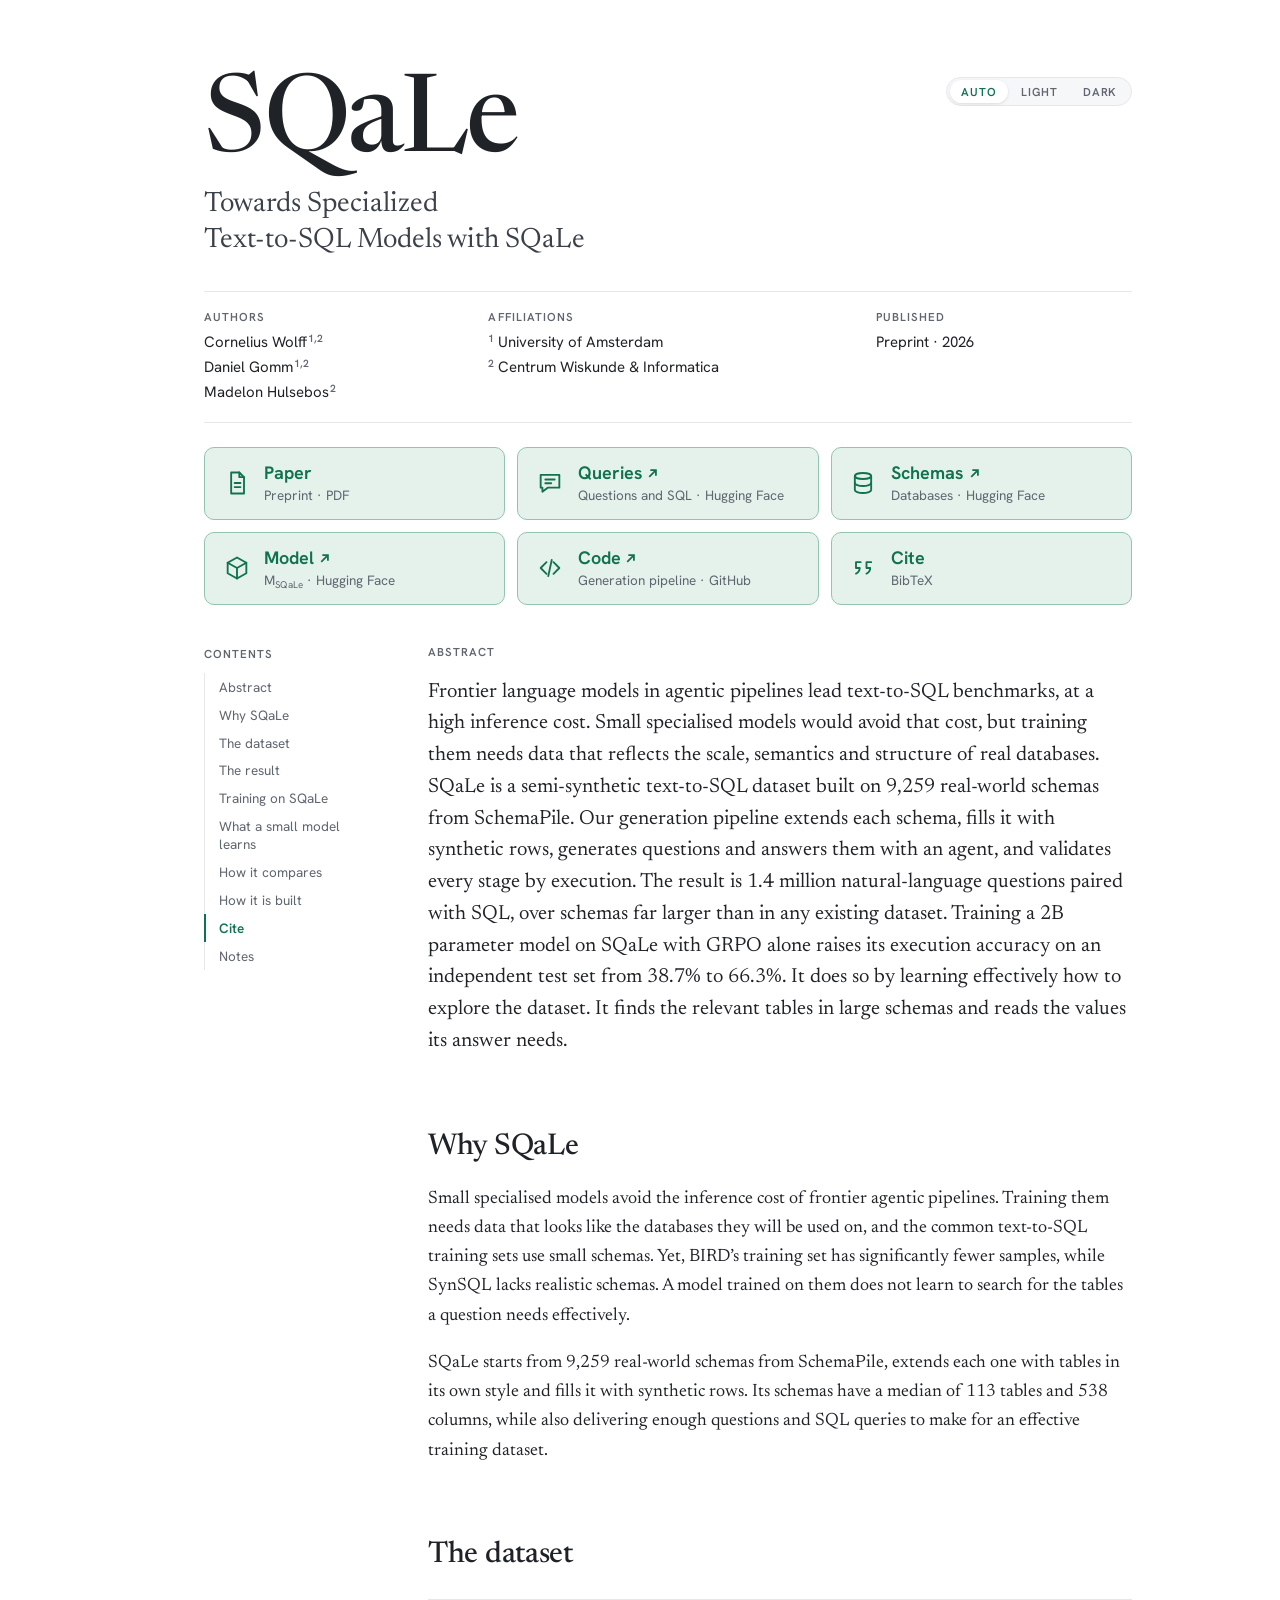
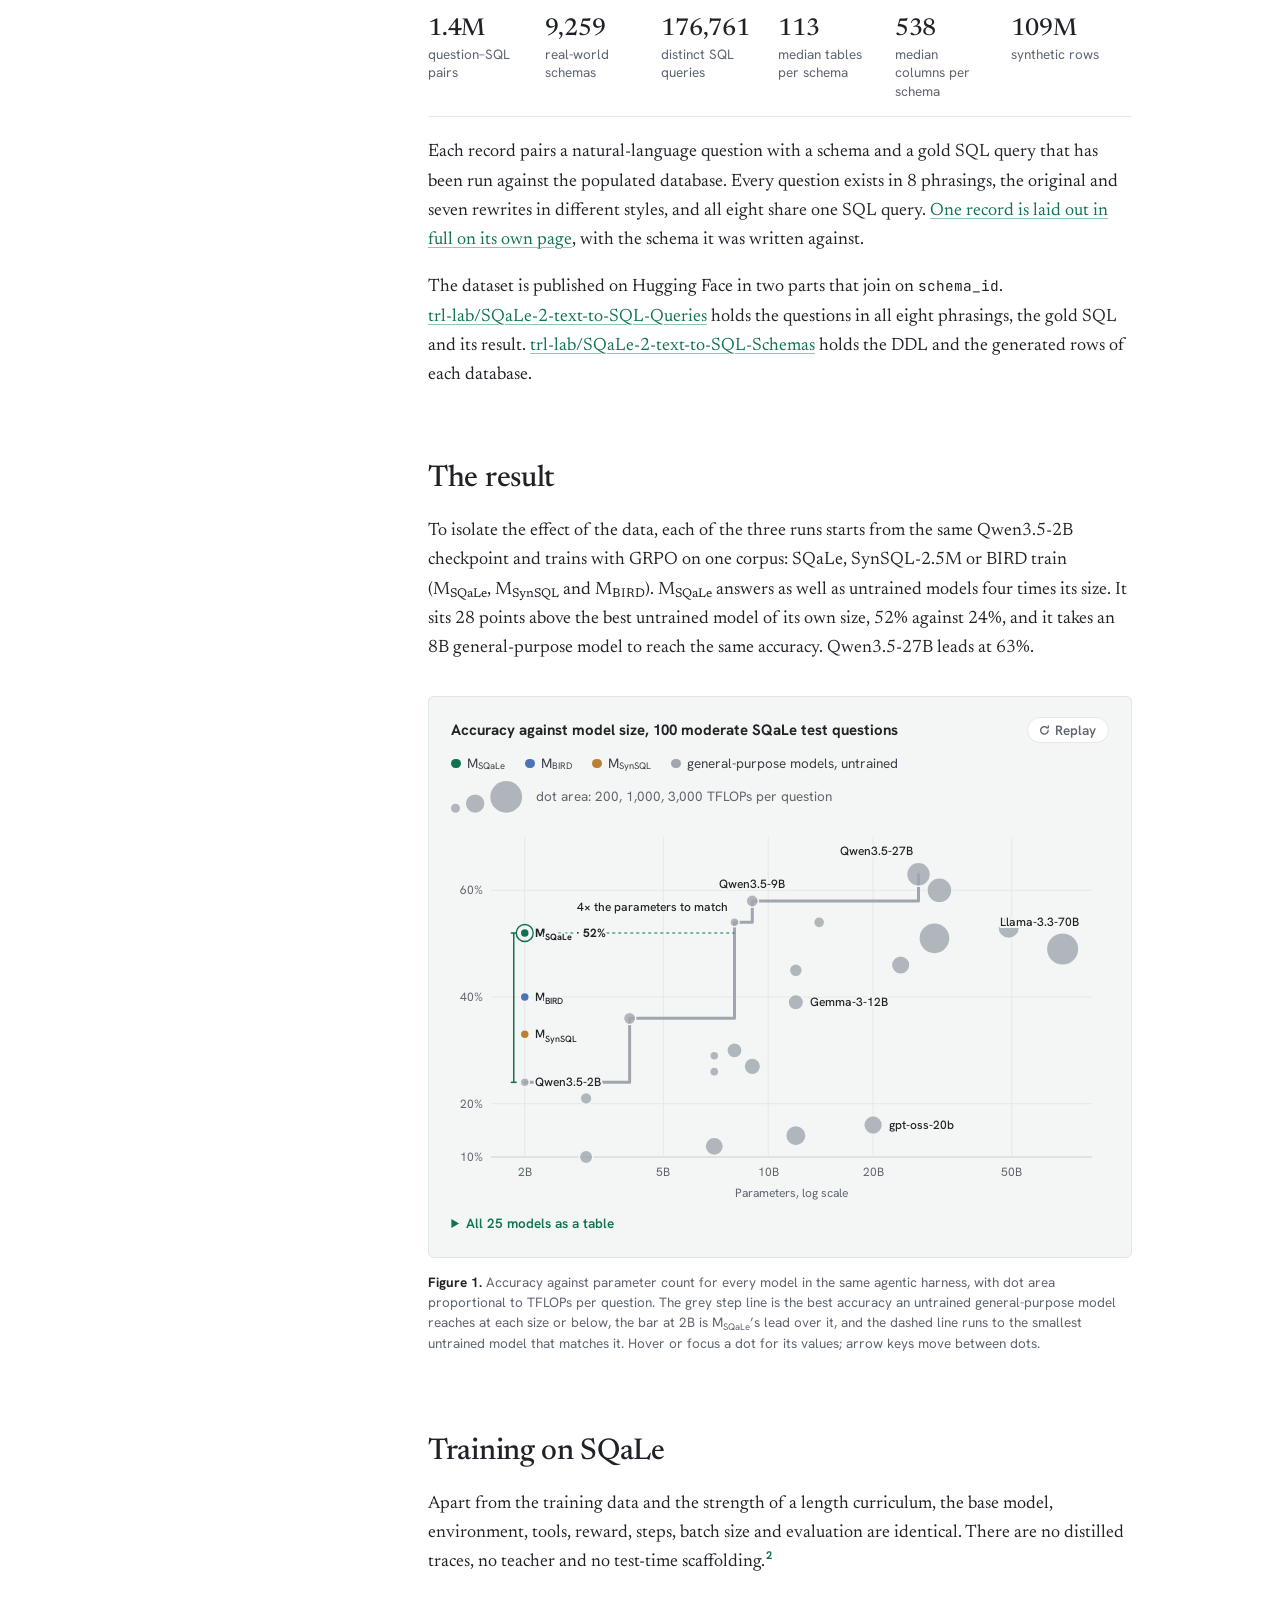
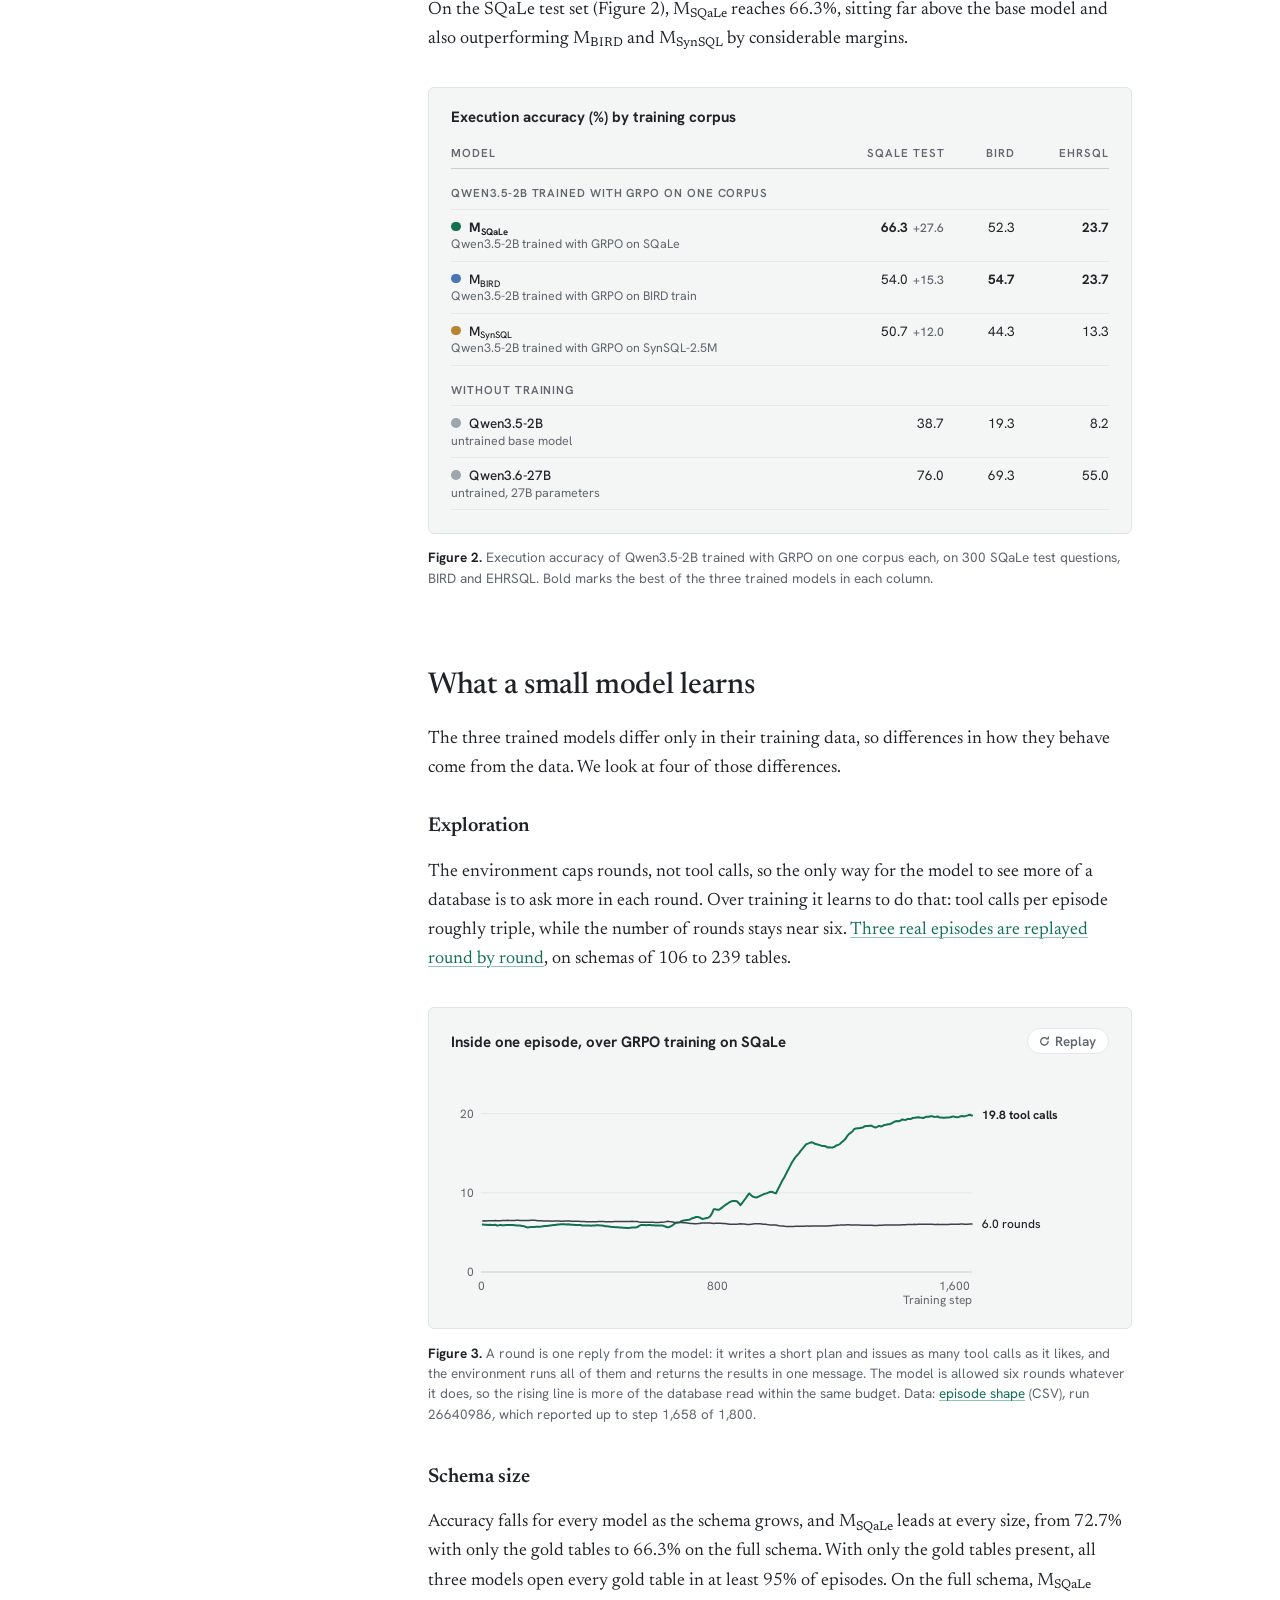
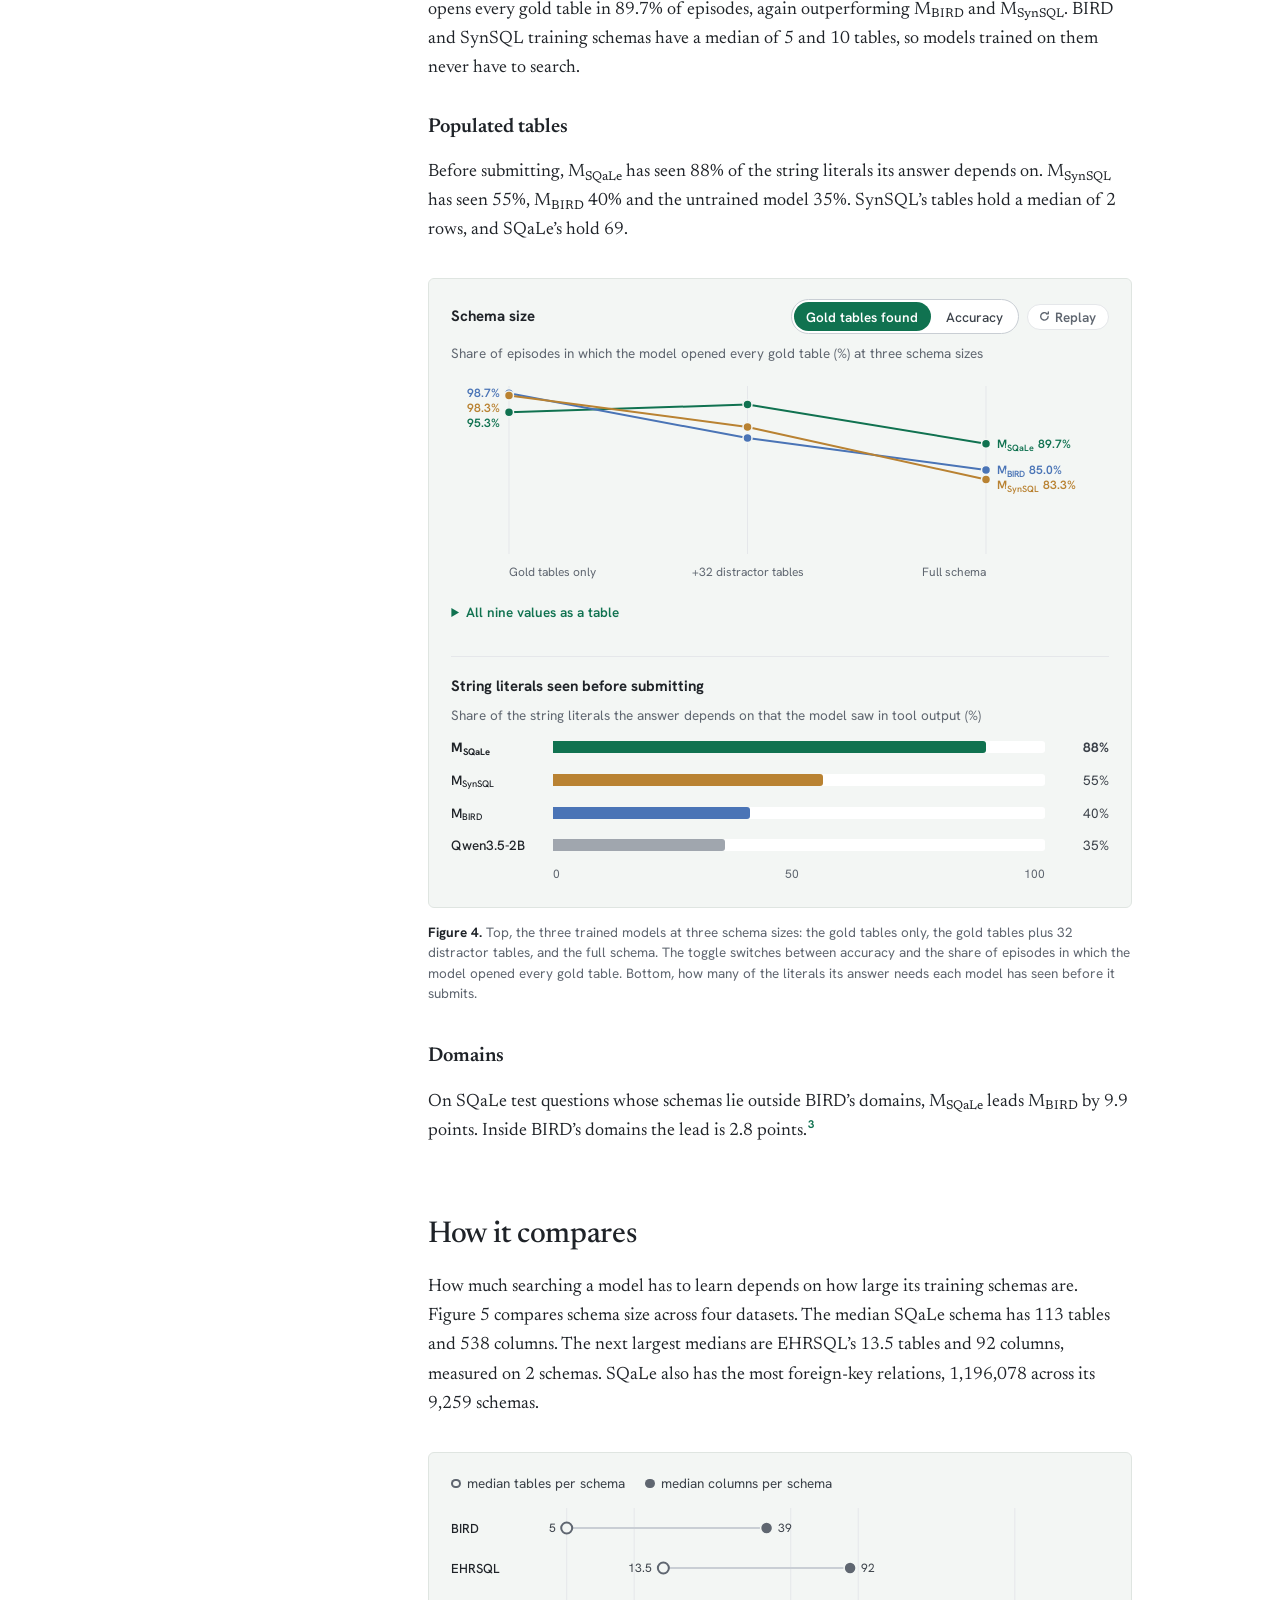
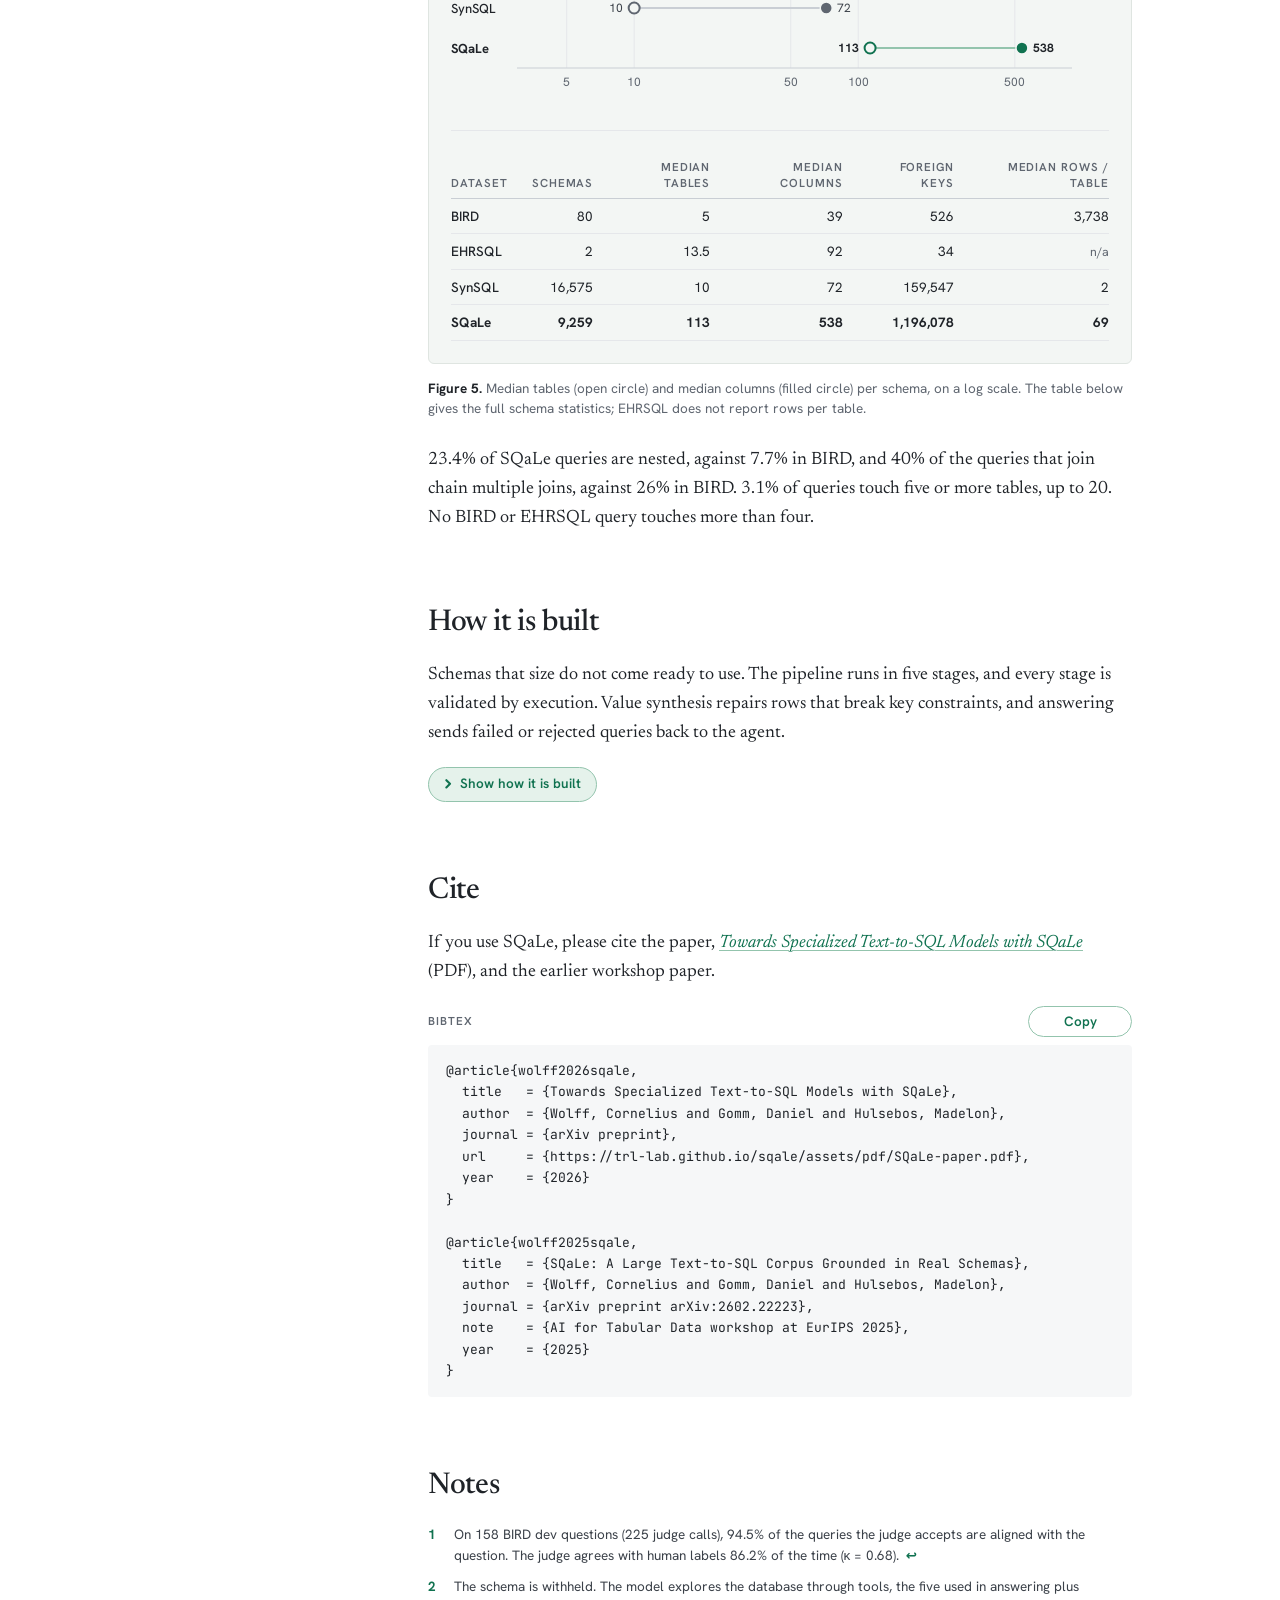
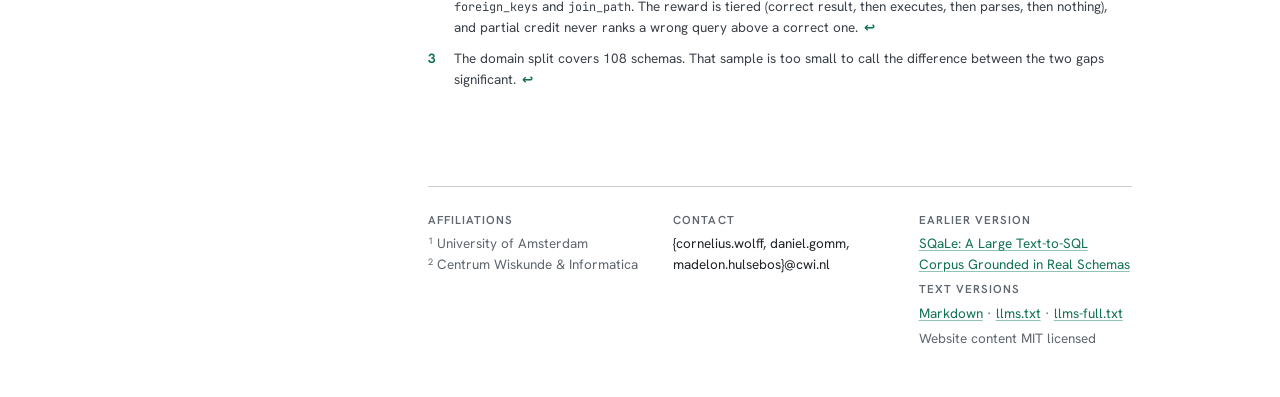
==== commit 7a5fe055: "feat: Link paper PDF and align title with the paper Add the paper as assets/pdf/SQaLe-paper.pdf and " ====
--- a/index.html
+++ b/index.html
@@ -13,7 +13,7 @@
   } catch (e) { /* storage blocked */ }
 })();
 </script>
-<title>SQaLe: a large realistic dataset for small text-to-SQL models</title>
+<title>Towards Specialized Text-to-SQL Models with SQaLe</title>
 <meta name="description" content="SQaLe is a semi-synthetic text-to-SQL dataset of 1,408,056 questions paired with SQL over 9,259 real-world schemas. A Qwen3.5-2B model trained on it with GRPO rises from 38.7% to 66.3% execution accuracy on the SQaLe test set.">
 <link rel="canonical" href="https://trl-lab.github.io/sqale/">
 <meta name="robots" content="index, follow, max-snippet:-1, max-image-preview:large, max-video-preview:-1">
@@ -28,25 +28,33 @@
 <!-- Social previews -->
 <meta property="og:type" content="website">
 <meta property="og:site_name" content="SQaLe">
-<meta property="og:title" content="SQaLe: a large realistic dataset for small text-to-SQL models">
+<meta property="og:title" content="Towards Specialized Text-to-SQL Models with SQaLe">
 <meta property="og:description" content="1,408,056 natural-language questions paired with SQL over 9,259 populated real-world schemas, and 2B text-to-SQL agents trained on it with GRPO.">
 <meta property="og:url" content="https://trl-lab.github.io/sqale/">
 <meta property="og:image" content="https://trl-lab.github.io/sqale/assets/og-image.png">
 <meta property="og:image:width" content="1200">
 <meta property="og:image:height" content="630">
-<meta property="og:image:alt" content="SQaLe: a large realistic dataset to empower small specialised text-to-SQL models. 1,408,056 questions with SQL, 9,259 real-world schemas, 113 median tables per schema.">
+<meta property="og:image:alt" content="SQaLe: Towards Specialized Text-to-SQL Models with SQaLe. 1,408,056 questions with SQL, 9,259 real-world schemas, 113 median tables per schema.">
 <meta property="og:locale" content="en_US">
 <meta name="twitter:card" content="summary_large_image">
-<meta name="twitter:title" content="SQaLe: a large realistic dataset for small text-to-SQL models">
+<meta name="twitter:title" content="Towards Specialized Text-to-SQL Models with SQaLe">
 <meta name="twitter:description" content="1,408,056 natural-language questions paired with SQL over 9,259 populated real-world schemas, and 2B text-to-SQL agents trained on it with GRPO.">
 <meta name="twitter:image" content="https://trl-lab.github.io/sqale/assets/og-image.png">
-<meta name="twitter:image:alt" content="SQaLe: a large realistic dataset to empower small specialised text-to-SQL models. 1,408,056 questions with SQL, 9,259 real-world schemas, 113 median tables per schema.">
-<!-- Citation metadata (Google Scholar, Zotero) -->
-<meta name="citation_title" content="SQaLe: A Large Realistic Dataset to Empower Small Specialised Text-to-SQL Models">
+<meta name="twitter:image:alt" content="SQaLe: Towards Specialized Text-to-SQL Models with SQaLe. 1,408,056 questions with SQL, 9,259 real-world schemas, 113 median tables per schema.">
+<!-- Citation metadata (Google Scholar, Zotero). citation_title must match the title printed in the PDF. -->
+<meta name="citation_title" content="Towards Specialized Text-to-SQL Models with SQaLe">
 <meta name="citation_author" content="Wolff, Cornelius">
+<meta name="citation_author_institution" content="University of Amsterdam">
+<meta name="citation_author_institution" content="Centrum Wiskunde &amp; Informatica">
 <meta name="citation_author" content="Gomm, Daniel">
+<meta name="citation_author_institution" content="University of Amsterdam">
+<meta name="citation_author_institution" content="Centrum Wiskunde &amp; Informatica">
 <meta name="citation_author" content="Hulsebos, Madelon">
+<meta name="citation_author_institution" content="Centrum Wiskunde &amp; Informatica">
 <meta name="citation_publication_date" content="2026">
+<meta name="citation_language" content="en">
+<meta name="citation_pdf_url" content="https://trl-lab.github.io/sqale/assets/pdf/SQaLe-paper.pdf">
+<meta name="citation_abstract_html_url" content="https://trl-lab.github.io/sqale/">
 <!-- Structured data: the paper, the two datasets (Google Dataset Search) and the library -->
 <script type="application/ld+json">
 {
@@ -56,7 +64,7 @@
    "@type": "WebPage",
    "@id": "https://trl-lab.github.io/sqale/#webpage",
    "url": "https://trl-lab.github.io/sqale/",
-   "name": "SQaLe: a large realistic dataset for small text-to-SQL models",
+   "name": "Towards Specialized Text-to-SQL Models with SQaLe",
    "inLanguage": "en",
    "description": "1,408,056 natural-language questions paired with SQL over 9,259 populated real-world schemas, and 2B text-to-SQL agents trained on it with GRPO.",
    "primaryImageOfPage": "https://trl-lab.github.io/sqale/assets/og-image.png",
@@ -75,8 +83,8 @@
   {
    "@type": "ScholarlyArticle",
    "@id": "https://trl-lab.github.io/sqale/#paper",
-   "headline": "SQaLe: A Large Realistic Dataset to Empower Small Specialised Text-to-SQL Models",
-   "name": "SQaLe: A Large Realistic Dataset to Empower Small Specialised Text-to-SQL Models",
+   "headline": "Towards Specialized Text-to-SQL Models with SQaLe",
+   "name": "Towards Specialized Text-to-SQL Models with SQaLe",
    "author": [
     {
      "@type": "Person",
@@ -125,6 +133,12 @@
    "datePublished": "2026",
    "inLanguage": "en",
    "url": "https://trl-lab.github.io/sqale/",
+   "isAccessibleForFree": true,
+   "encoding": {
+    "@type": "MediaObject",
+    "encodingFormat": "application/pdf",
+    "contentUrl": "https://trl-lab.github.io/sqale/assets/pdf/SQaLe-paper.pdf"
+   },
    "keywords": [
     "text-to-SQL",
     "NL2SQL",
@@ -570,7 +584,7 @@
   </div>
   <div class="mast-title">
     <h1 class="title">SQaLe</h1>
-    <p class="deck">A large realistic dataset to empower small specialised text-to-SQL models</p>
+    <p class="deck">Towards Specialized <span class="m">Text-to-SQL</span> Models with SQaLe</p>
   </div>
   <dl class="byline">
     <div class="by-col">
@@ -595,7 +609,7 @@
   </dl>
   <nav class="resources" aria-label="Paper, data, model and code">
     <ul>
-      <li><!-- TODO: arXiv URL --><a class="res" href="#"><svg class="res-icon" viewBox="0 0 24 24" aria-hidden="true"><path d="M7 3h7l4 4v14H7z"/><path d="M14 3v4h4"/><path d="M10 12h5M10 15.5h5"/></svg><span class="res-name">Paper</span><span class="res-sub">Preprint, 2026</span></a></li>
+      <li><a class="res" href="assets/pdf/SQaLe-paper.pdf" type="application/pdf" target="_blank" rel="noopener"><svg class="res-icon" viewBox="0 0 24 24" aria-hidden="true"><path d="M7 3h7l4 4v14H7z"/><path d="M14 3v4h4"/><path d="M10 12h5M10 15.5h5"/></svg><span class="res-name">Paper</span><span class="res-sub">Preprint · PDF</span></a></li>
       <li><a class="res" href="https://huggingface.co/datasets/trl-lab/SQaLe-2-text-to-SQL-Queries" target="_blank" rel="noopener"><svg class="res-icon" viewBox="0 0 24 24" aria-hidden="true"><path d="M4 5h16v11H10l-4.5 3.5V16H4z"/><path d="M8 9h8M8 12.2h5"/></svg><span class="res-name">Queries<svg class="res-ext" viewBox="0 0 10 10" aria-hidden="true"><path d="M3 2h5v5M8 2 2 8"/></svg></span><span class="res-sub">Questions and SQL · Hugging Face</span></a></li>
       <li><a class="res" href="https://huggingface.co/datasets/trl-lab/SQaLe-2-text-to-SQL-Schemas" target="_blank" rel="noopener"><svg class="res-icon" viewBox="0 0 24 24" aria-hidden="true"><ellipse cx="12" cy="6" rx="7" ry="2.6"/><path d="M5 6v12c0 1.4 3.1 2.6 7 2.6s7-1.2 7-2.6V6"/><path d="M5 12c0 1.4 3.1 2.6 7 2.6s7-1.2 7-2.6"/></svg><span class="res-name">Schemas<svg class="res-ext" viewBox="0 0 10 10" aria-hidden="true"><path d="M3 2h5v5M8 2 2 8"/></svg></span><span class="res-sub">Databases · Hugging Face</span></a></li>
       <li><a class="res" href="https://huggingface.co/trl-lab/qwen3.5-2b-grpo-sqale" target="_blank" rel="noopener"><svg class="res-icon" viewBox="0 0 24 24" aria-hidden="true"><path d="M12 3 20 7.5v9L12 21l-8-4.5v-9z"/><path d="M4 7.5 12 12l8-4.5M12 12v9"/></svg><span class="res-name">Model<svg class="res-ext" viewBox="0 0 10 10" aria-hidden="true"><path d="M3 2h5v5M8 2 2 8"/></svg></span><span class="res-sub">M<sub>SQaLe</sub> · Hugging Face</span></a></li>
@@ -802,7 +816,7 @@
 
     <section class="sec" id="cite" aria-labelledby="h-cite">
       <h2 id="h-cite">Cite</h2>
-      <p>If you use SQaLe, please cite this paper and the earlier workshop paper.</p>
+      <p>If you use SQaLe, please cite the paper, <a href="assets/pdf/SQaLe-paper.pdf" type="application/pdf" target="_blank" rel="noopener"><cite>Towards Specialized Text-to-SQL Models with SQaLe</cite></a> (PDF), and the earlier workshop paper.</p>
       <div class="bib wide">
         <div class="bib-head">
           <span class="label">BibTeX</span>
